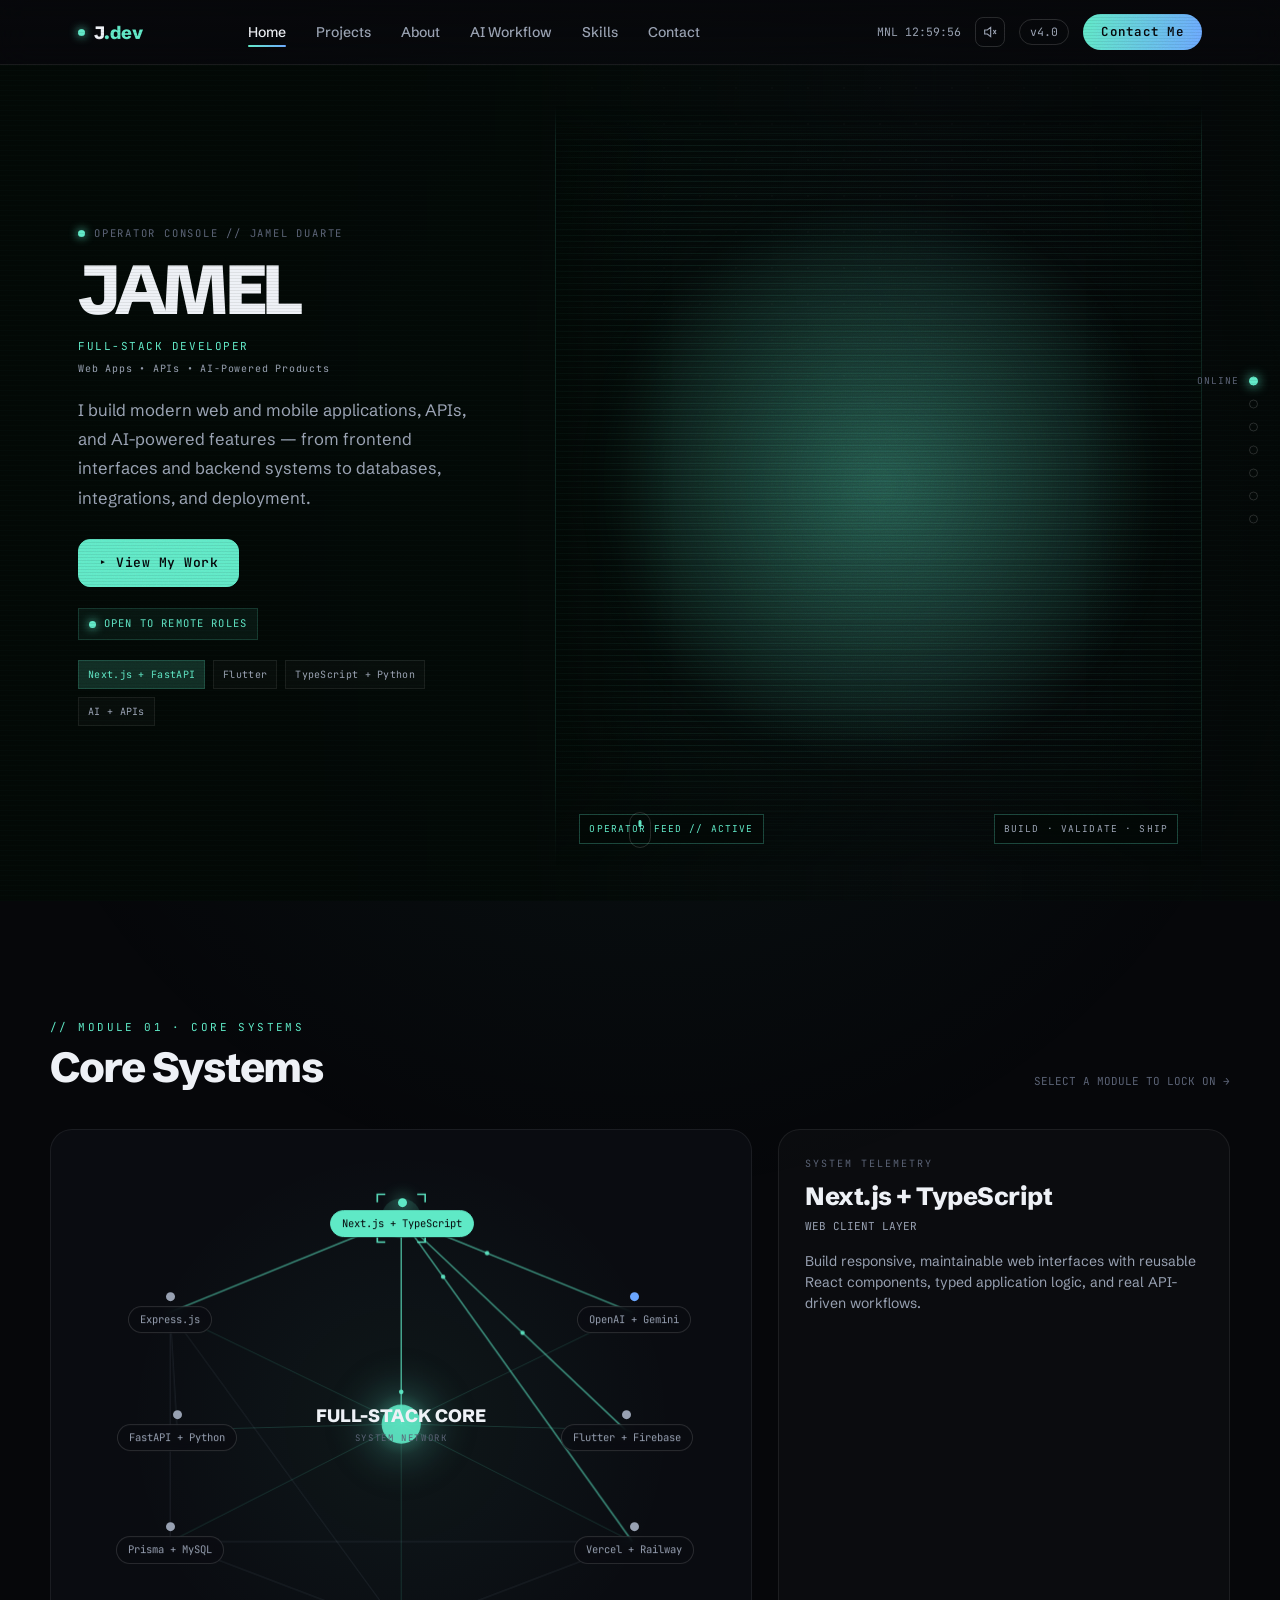
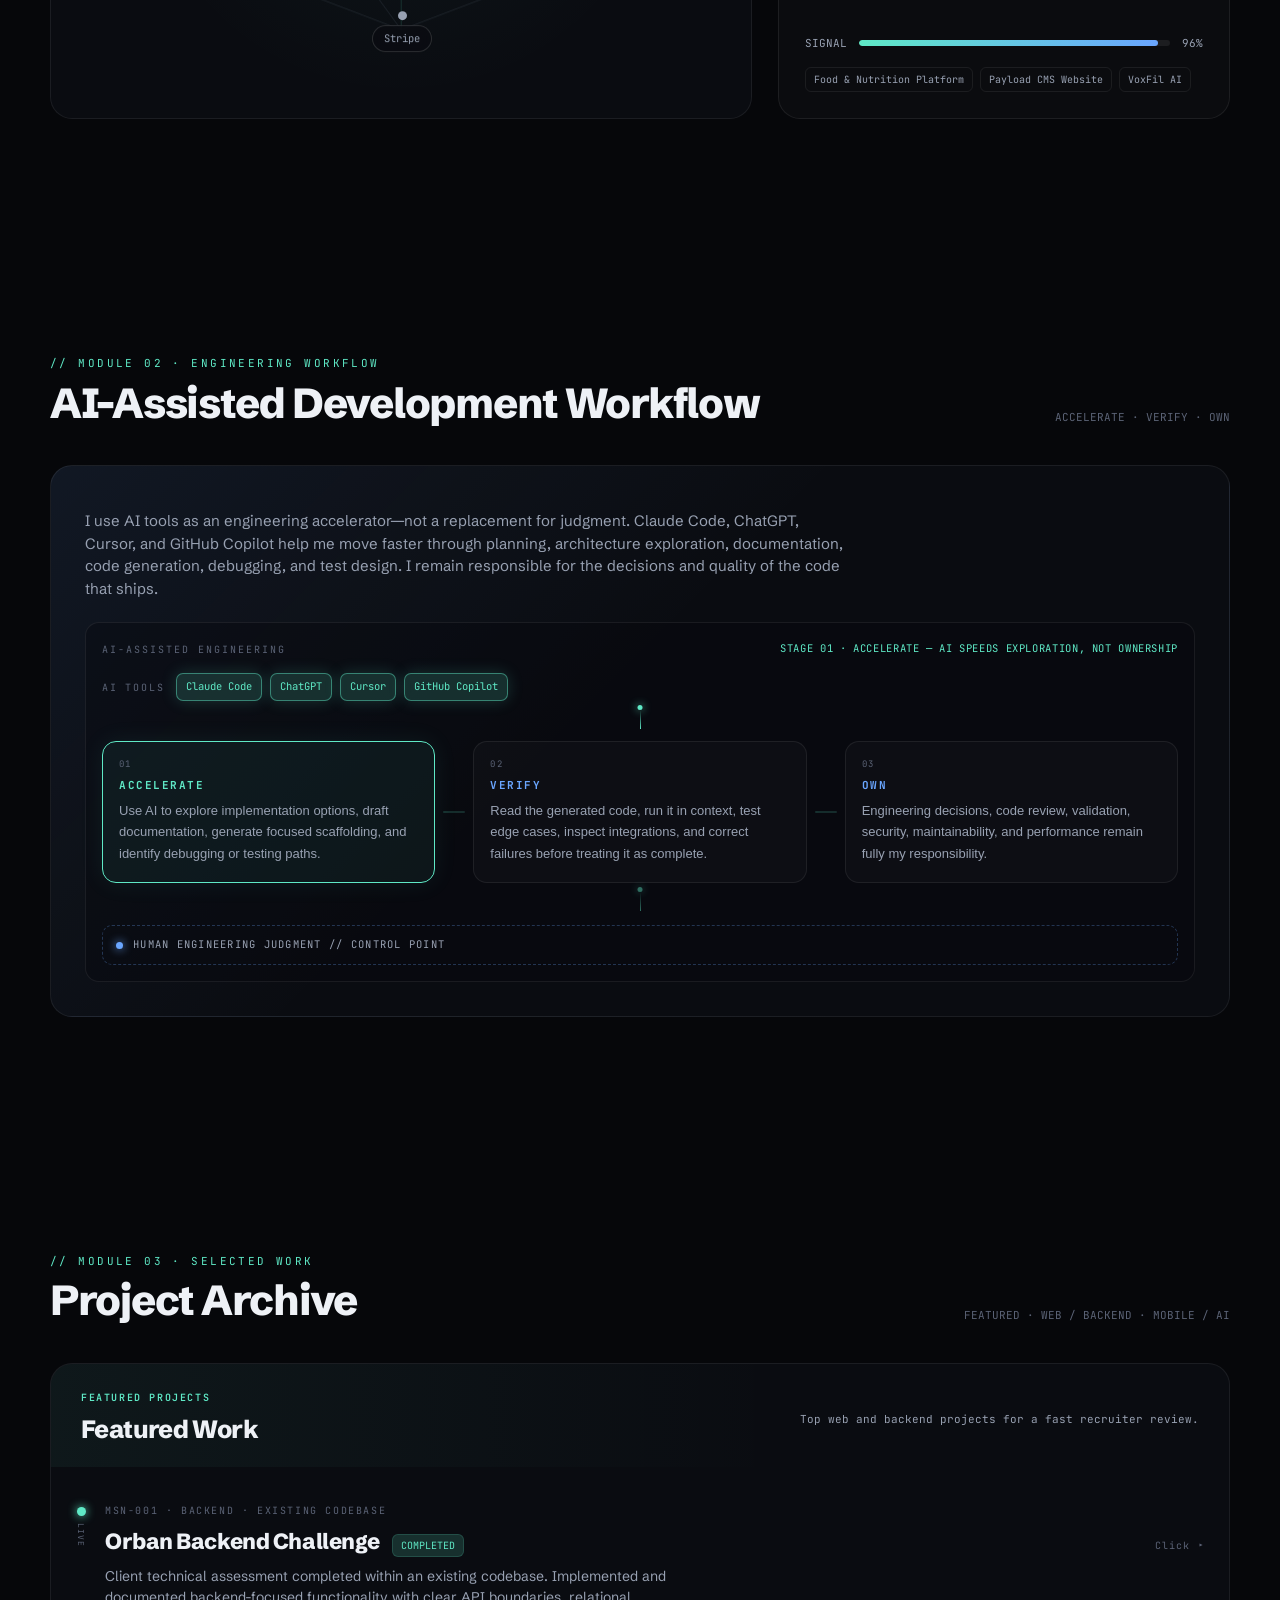
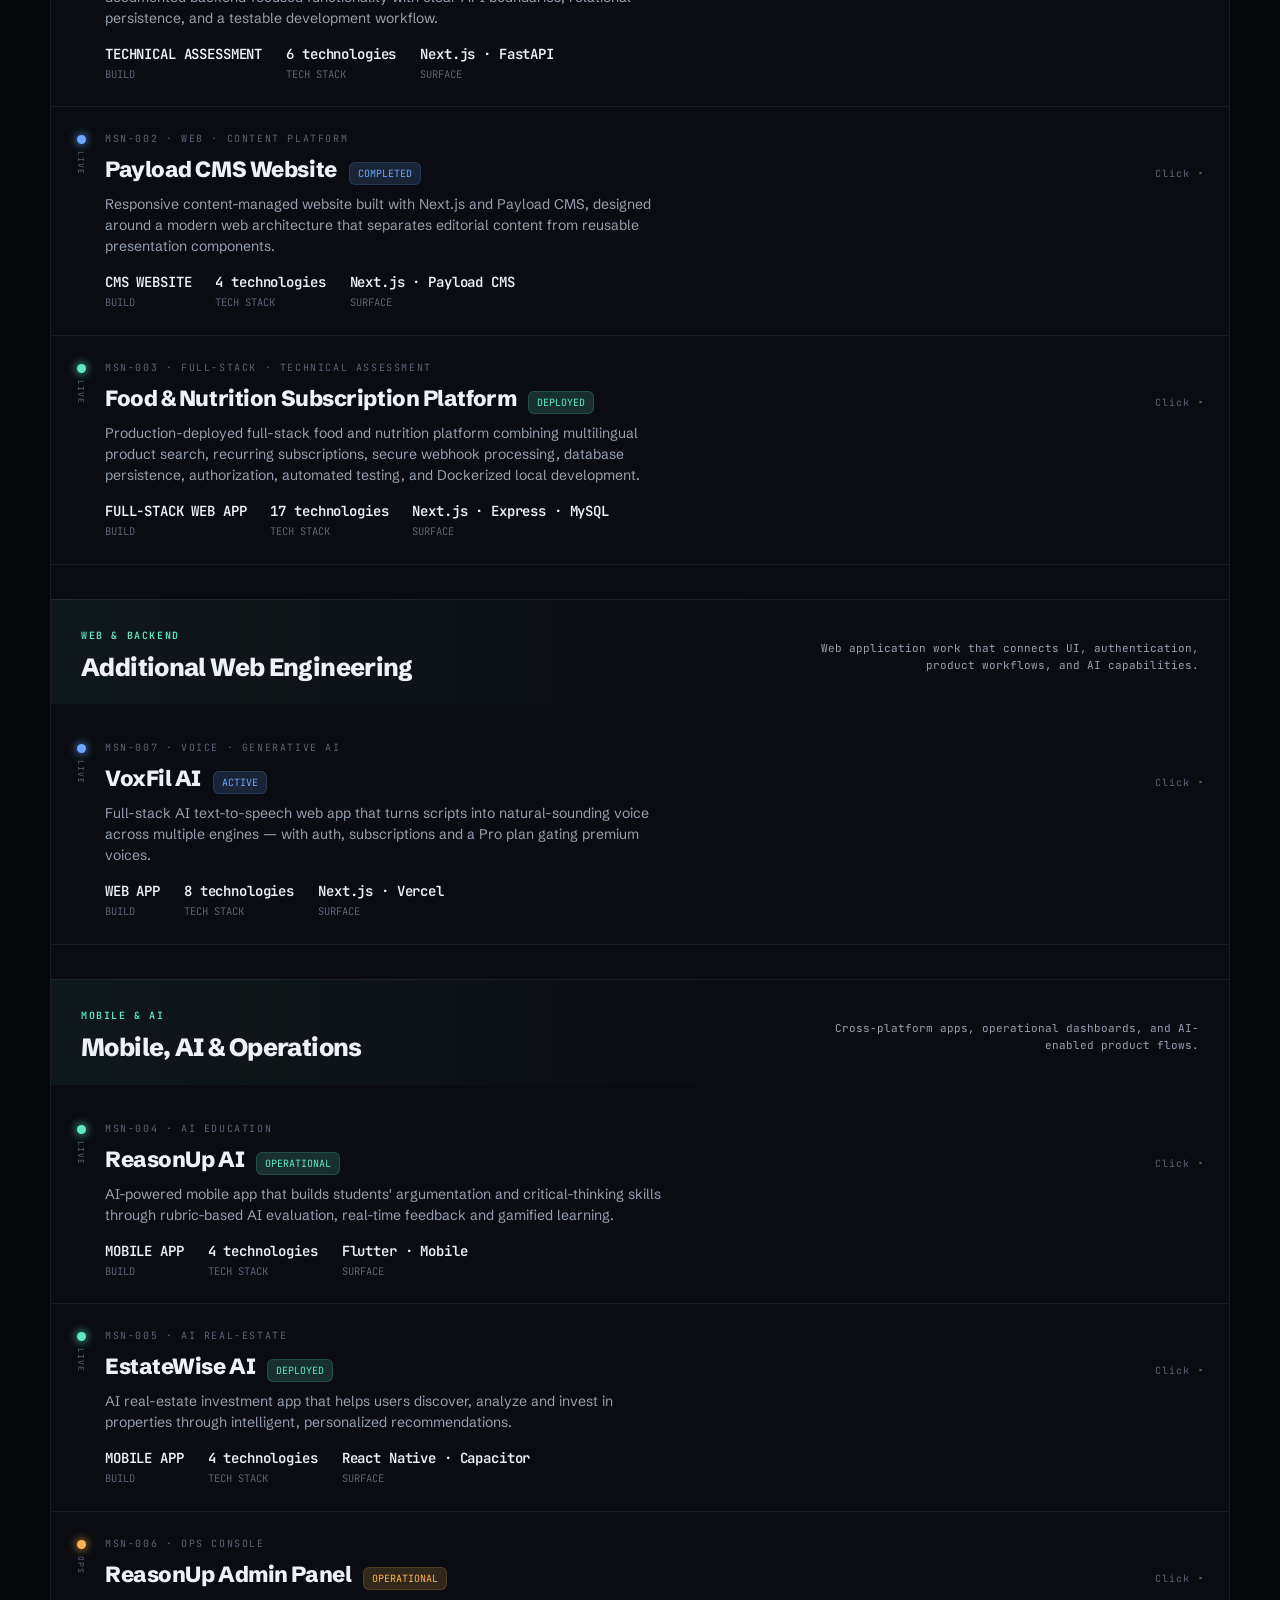
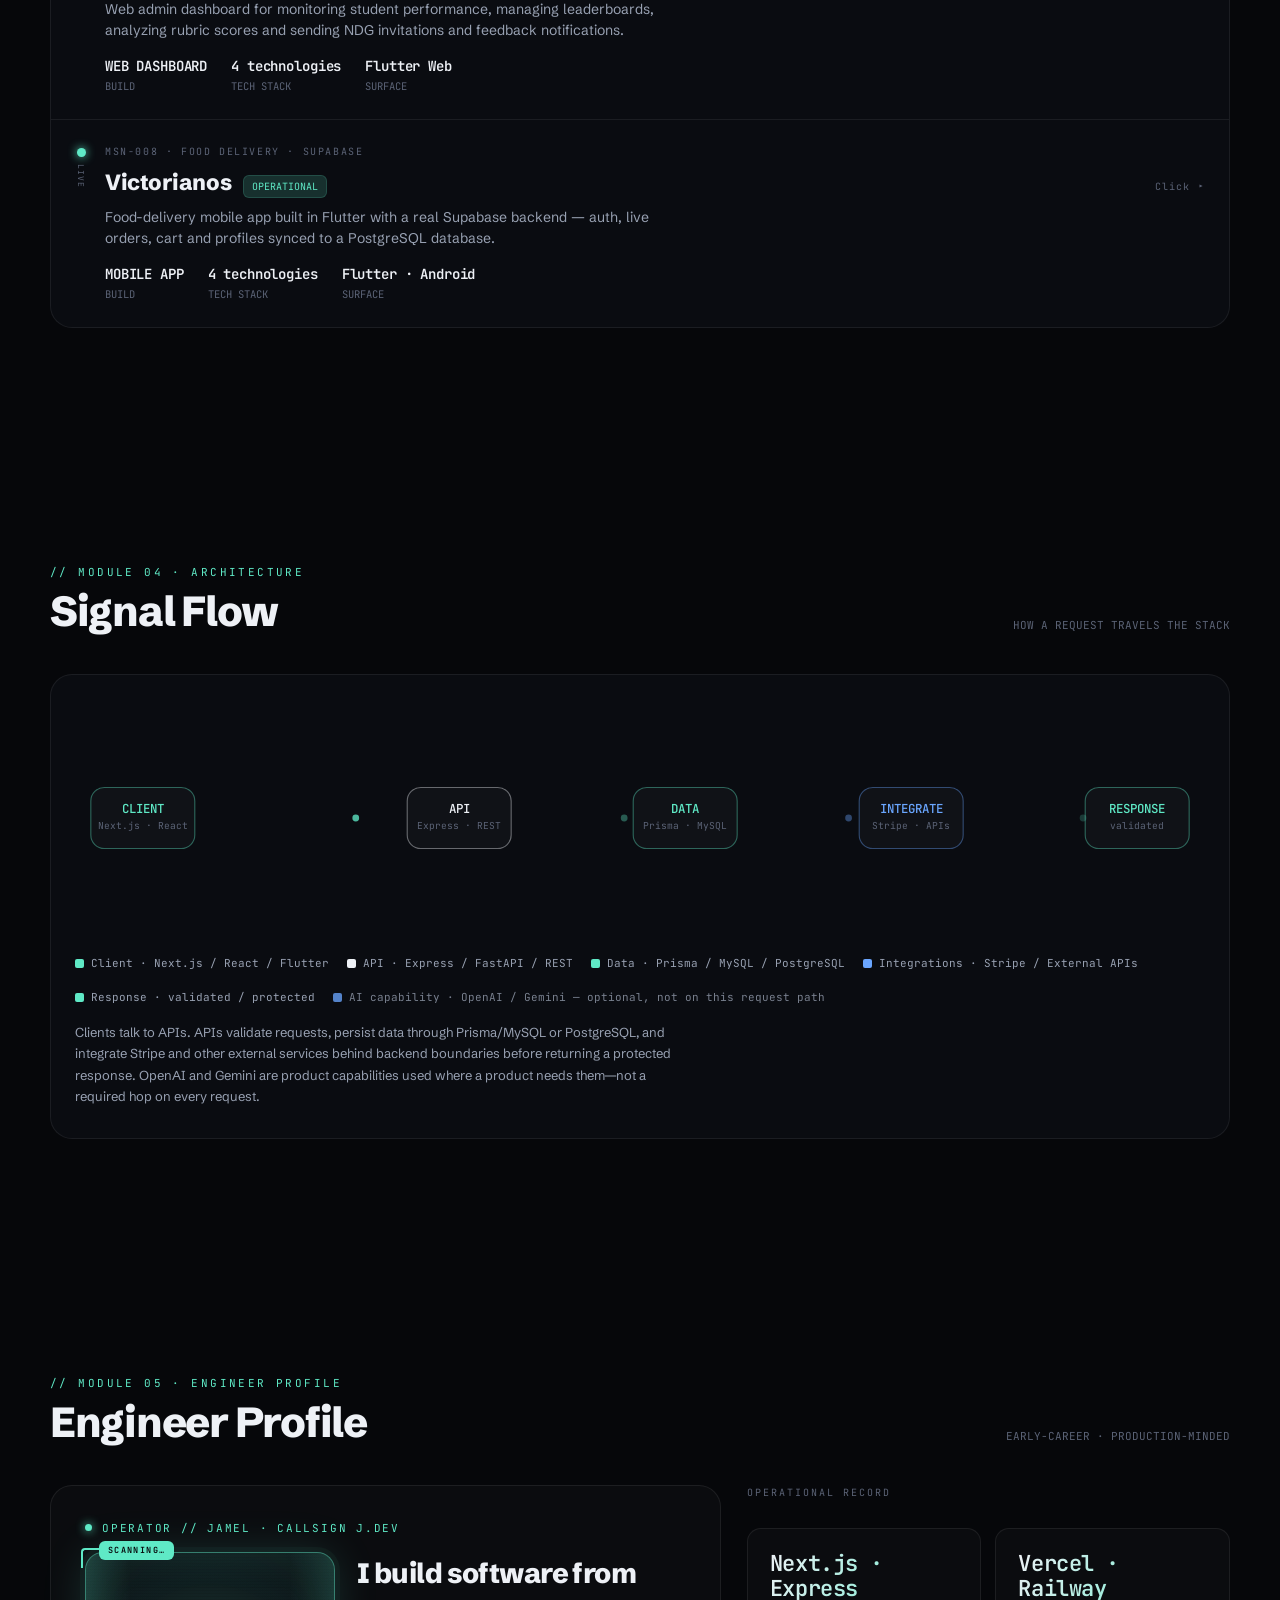
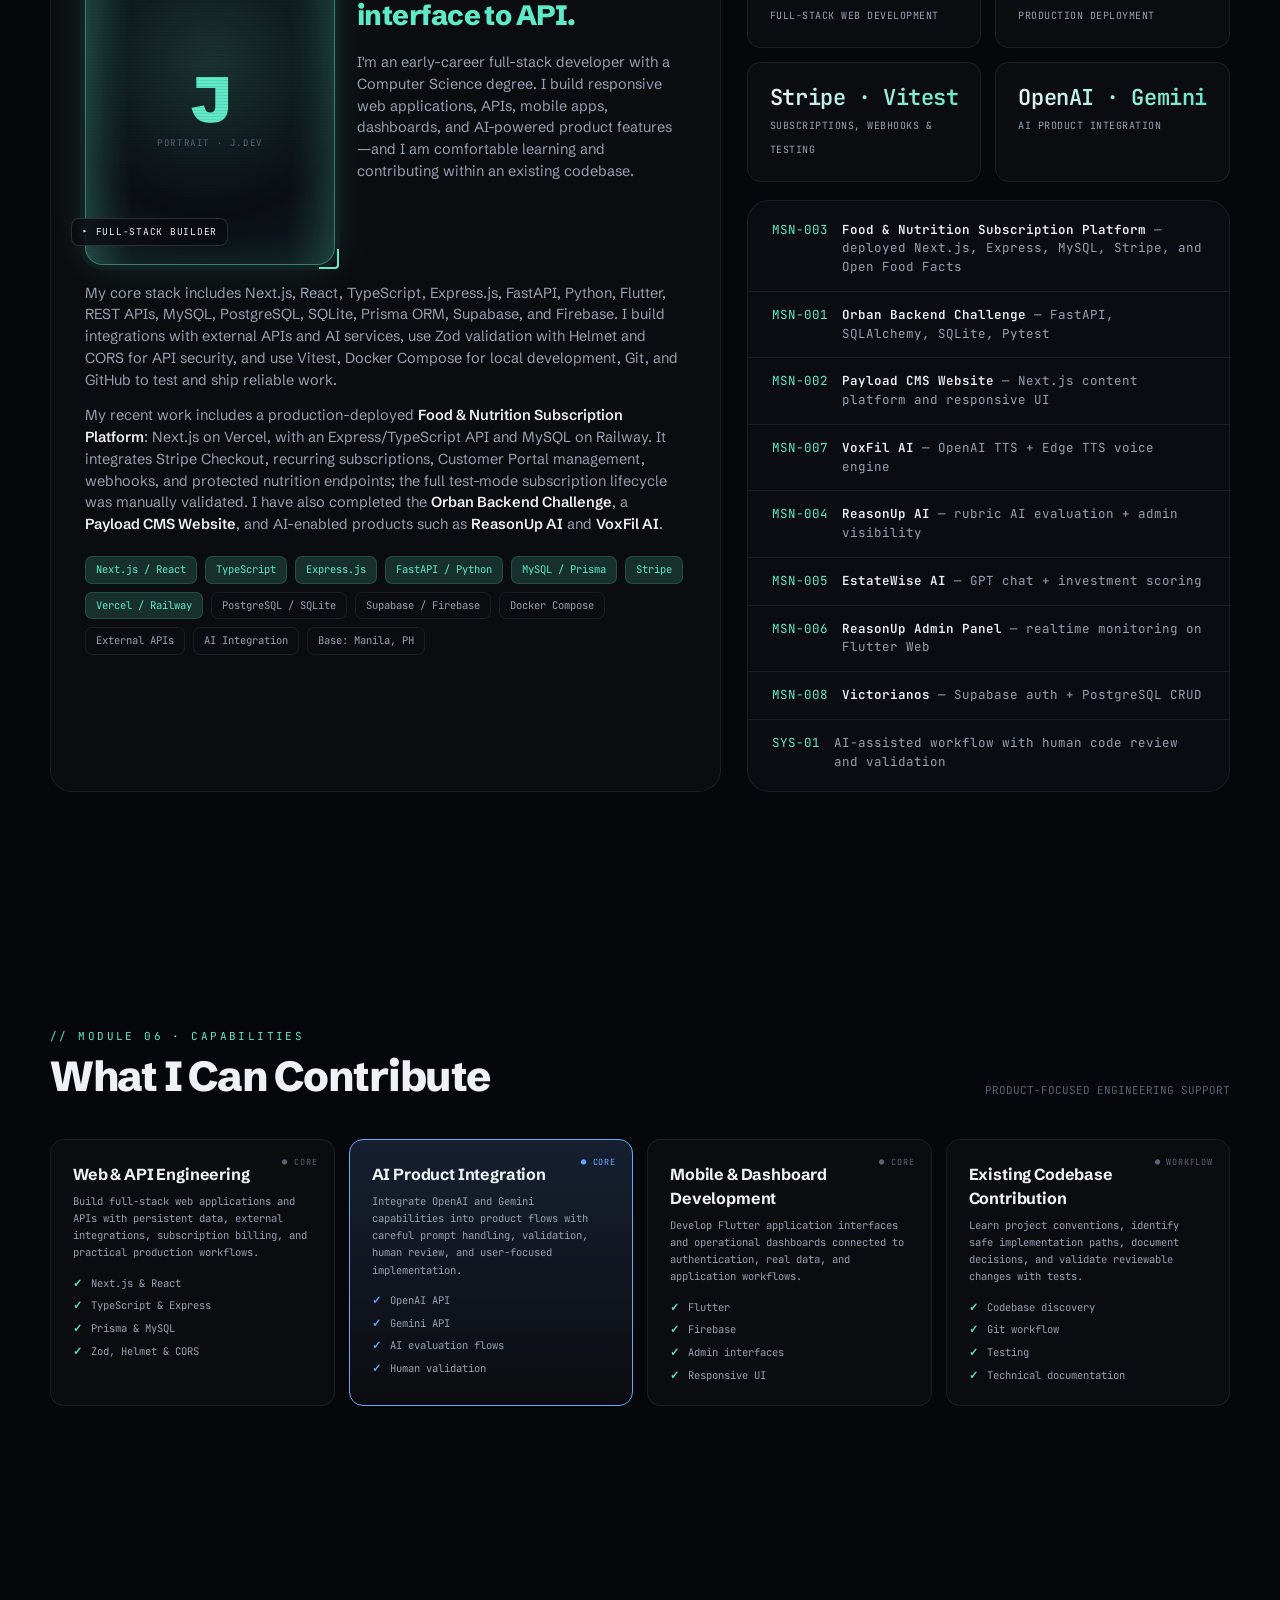
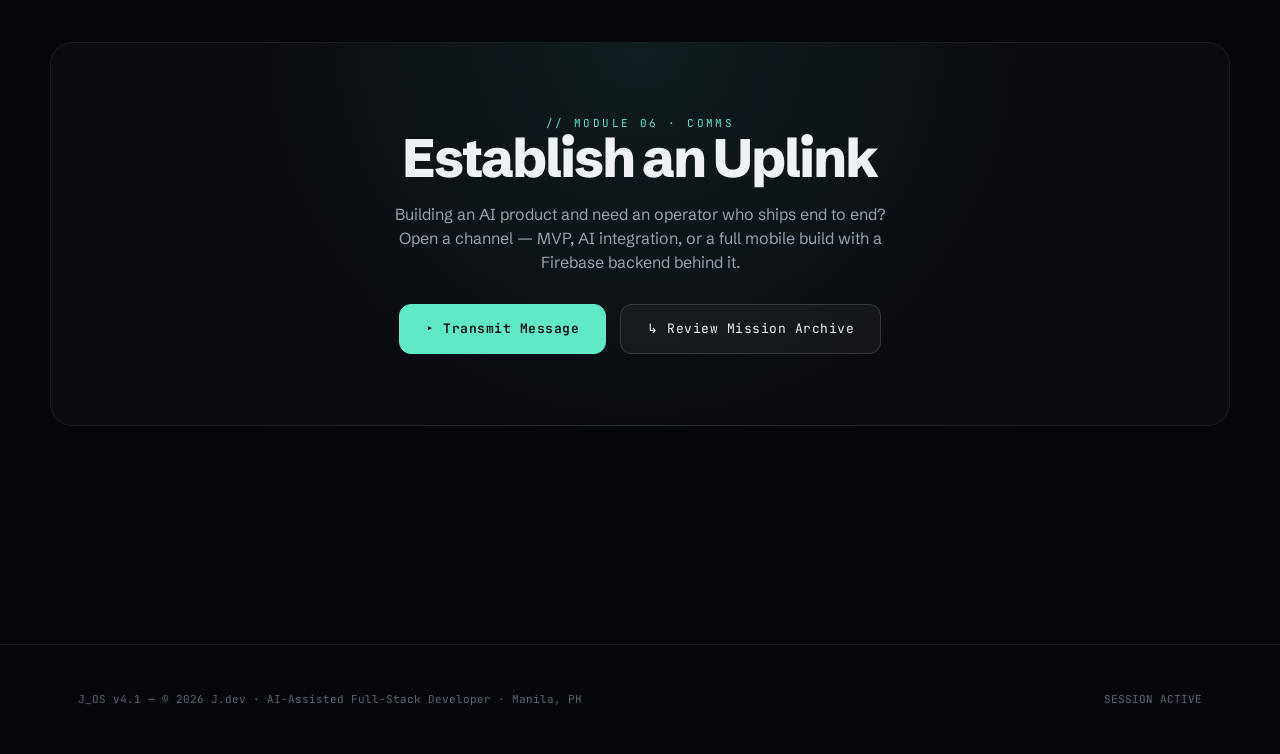
==== index.html @ 772b2059 "chore: remove experimental J.AI voice feature Co-authored-by: Cursor <cursoragent@cursor.com>" ====
<!doctype html>
<html lang="en">
<head>
<meta charset="utf-8" />
<meta name="viewport" content="width=device-width, initial-scale=1, viewport-fit=cover" />
<title>Jamel Duarte | AI-Assisted Full-Stack Developer</title>
<meta name="description" content="Jamel Duarte — early-career AI-assisted full-stack developer building production-minded web, backend, and mobile applications with Next.js, FastAPI, Flutter, TypeScript, and Python." />
<link rel="preconnect" href="https://fonts.googleapis.com">
<link rel="preconnect" href="https://fonts.gstatic.com" crossorigin>
<link href="https://fonts.googleapis.com/css2?family=Schibsted+Grotesk:wght@400;500;600;700;800;900&family=JetBrains+Mono:wght@400;500;600&display=swap" rel="stylesheet">
<style>
/* =====================================================================
   J.dev — AI Engineering Mission Control
   ┌ tokens ┌ reset ┌ atmosphere ┌ cursor ┌ shell ┌ modules ┌ responsive
   ===================================================================== */
:root{
  /* surfaces */
  --void:#06070A; --void-2:#0A0C11; --void-3:#0E1118;
  --panel:rgba(255,255,255,.025); --panel-2:rgba(255,255,255,.045);
  --line:rgba(255,255,255,.07); --line-2:rgba(255,255,255,.14);
  /* text */
  --ice:#EEF1F6; --mist:#98A1B2; --dim:#5b6376;
  /* signal palette — each colour has a JOB, not decoration */
  --signal:#5fe9c6;  --signal-d:rgba(95,233,198,.16);   /* systems online / primary */
  --amber:#ffb454;   --amber-d:rgba(255,180,84,.16);     /* live ops / active */
  --plasma:#6aa6ff;  --plasma-d:rgba(106,166,255,.16);   /* AI intelligence layer */
  --accent:var(--signal);
  /* shape & motion */
  --r:14px; --r-lg:22px; --maxw:1180px;
  --ease:cubic-bezier(.16,.84,.44,1);
  --fd:"Schibsted Grotesk",system-ui,sans-serif;
  --fm:"JetBrains Mono",ui-monospace,monospace;
}
*{box-sizing:border-box;margin:0;padding:0}
html{scroll-behavior:smooth;-webkit-text-size-adjust:100%}
body{font-family:var(--fd);background:var(--void);color:var(--ice);line-height:1.5;
  overflow-x:hidden;-webkit-font-smoothing:antialiased;cursor:none}
body.touch{cursor:auto}
a{color:inherit;text-decoration:none}
img,svg{display:block;max-width:100%}
::selection{background:var(--signal-d);color:#fff}
.mono{font-family:var(--fm)}

/* ---------- ATMOSPHERE ---------- */
.bg{position:fixed;inset:0;z-index:0;pointer-events:none}
.bg-grid{position:absolute;inset:-2px;
  background-image:radial-gradient(rgba(255,255,255,.04) 1px,transparent 1px);
  background-size:36px 36px;
  -webkit-mask-image:radial-gradient(circle at 50% 24%,#000,transparent 80%);
  mask-image:radial-gradient(circle at 50% 24%,#000,transparent 80%)}
.bg-aura{position:absolute;width:130vmax;height:130vmax;left:50%;top:-34%;transform:translateX(-50%);
  background:radial-gradient(circle,rgba(95,233,198,.06),transparent 58%);
  animation:aura 30s var(--ease) infinite alternate}
@keyframes aura{from{transform:translate(-53%,-3%) scale(1)}to{transform:translate(-47%,4%) scale(1.14)}}
.grain{position:fixed;inset:0;z-index:70;pointer-events:none;opacity:.38;mix-blend-mode:overlay;
  background-image:url("data:image/svg+xml;utf8,<svg xmlns='http://www.w3.org/2000/svg' width='150' height='150'><filter id='n'><feTurbulence type='fractalNoise' baseFrequency='.82' numOctaves='2'/></filter><rect width='100%25' height='100%25' filter='url(%23n)' opacity='.5'/></svg>")}
.scan{position:fixed;inset:0;z-index:69;pointer-events:none;opacity:.45;mix-blend-mode:multiply;
  background:repeating-linear-gradient(0deg,rgba(0,0,0,.16) 0 1px,transparent 1px 3px)}

/* ---------- NORMAL ARROW CURSOR ---------- */
.cursor{display:none!important}
*{cursor:auto!important}
a,button,.nav-link,.btn,.hire,.rail a,.dact,.mx,.cop,.vbadge,.burger,.sndbtn,.node,.social-btn,.brand,.ch-val,.ops-link,.wf-stage,.wf-tools span{cursor:pointer!important}

/* ---------- PRELOADER ---------- */
.boot{position:fixed;inset:0;z-index:100;background:var(--void);display:flex;align-items:center;justify-content:center;
  transition:opacity .8s,visibility .8s}
.boot.done{opacity:0;visibility:hidden;pointer-events:none}
.boot-in{width:min(540px,86vw);font-family:var(--fm);font-size:12.5px;color:var(--mist)}
.boot-logo{font-family:var(--fd);font-weight:800;font-size:30px;color:var(--ice);letter-spacing:-.03em;margin-bottom:8px}
.boot-logo span{color:var(--signal)}
.bk{animation:blink 1s steps(1) infinite}@keyframes blink{50%{opacity:0}}
.boot-line{display:flex;gap:10px;white-space:nowrap;overflow:hidden;padding:1px 0}
.boot-line b{color:var(--signal);font-weight:500}.boot-line .ok{color:var(--signal);margin-left:auto}
.boot-bar{height:2px;background:var(--line);border-radius:2px;overflow:hidden;margin-top:16px}
.boot-bar i{display:block;height:100%;width:0;background:linear-gradient(90deg,var(--signal),var(--plasma));transition:width .28s linear}
/* ---------- SNIPER SCOPE INTRO (one-time) ---------- */
.scope{position:fixed;inset:0;z-index:115;pointer-events:none;visibility:hidden}
.scope.run{visibility:visible}
.scope.done{display:none}
.scope-hole{position:fixed;left:50%;top:45%;width:min(440px,84vw);height:min(440px,84vw);border-radius:50%;
  transform:translate(-50%,-50%) scale(1.06);box-shadow:0 0 0 9999px rgba(0,0,0,.9),inset 0 0 60px rgba(0,0,0,.7)}
.scope.run .scope-hole{animation:scopeOpen 2.6s cubic-bezier(.7,0,.28,1) forwards}
.scope-ret{position:fixed;left:50%;top:45%;width:min(440px,84vw);height:min(440px,84vw);transform:translate(-50%,-50%);opacity:0}
.scope.run .scope-ret{animation:scopeRet 2.6s ease forwards}
.scope-hud{position:fixed;left:50%;top:calc(45% + min(220px,42vw));transform:translateX(-50%);
  font-family:var(--fm);font-size:12px;letter-spacing:.2em;color:var(--signal);opacity:0;white-space:nowrap}
.scope.run .scope-hud{animation:scopeHud 2.6s ease forwards}
@keyframes scopeOpen{0%{transform:translate(-50%,-50%) scale(1.06)}14%{transform:translate(-50%,-50%) scale(1)}
  40%{transform:translate(-50.7%,-49.3%) scale(1)}50%{transform:translate(-50%,-50%) scale(1)}
  60%{transform:translate(-50%,-50%) scale(1)}100%{transform:translate(-50%,-50%) scale(9)}}
@keyframes scopeRet{0%{opacity:0}8%{opacity:1}56%{opacity:1}70%{opacity:0}100%{opacity:0}}
@keyframes scopeHud{0%,20%{opacity:0}30%{opacity:1}52%{opacity:1}64%{opacity:0}100%{opacity:0}}

/* ---------- MODULE RAIL ---------- */
.rail{position:fixed;right:22px;top:50%;transform:translateY(-50%);z-index:45;display:flex;flex-direction:column;gap:14px}
.rail a{width:9px;height:9px;border-radius:50%;border:1px solid var(--line-2);position:relative;cursor:none;transition:.25s}
.rail a:after{content:attr(data-l);position:absolute;right:18px;top:50%;transform:translateY(-50%);
  font-family:var(--fm);font-size:9.5px;letter-spacing:.1em;color:var(--dim);opacity:0;white-space:nowrap;transition:.25s;text-transform:uppercase}
.rail a:hover:after,.rail a.on:after{opacity:1}
.rail a.on{background:var(--accent);border-color:var(--accent);box-shadow:0 0 12px var(--accent)}
@media(max-width:960px){.rail{display:none}}

/* ---------- NAV / HEADER ---------- */
.nav{position:sticky;top:0;z-index:50;backdrop-filter:blur(16px);
  background:linear-gradient(180deg,rgba(6,7,10,.9),rgba(6,7,10,.5));border-bottom:1px solid var(--line)}
.nav .wrap{display:flex;align-items:center;gap:20px;height:64px}
.brand{display:flex;align-items:center;gap:9px;font-family:var(--fd);font-weight:800;font-size:18px;letter-spacing:-.03em;cursor:none}
.brand span{color:var(--signal)}.brand .led{width:7px;height:7px}.brand .bword{color:var(--ice)}
.nav-links{display:none;align-items:center;gap:2px;margin:0 auto}
@media(min-width:920px){.nav-links{display:flex}}
.nav-link{position:relative;font-family:var(--fd);font-size:14px;font-weight:500;color:var(--mist);
  padding:8px 14px;border-radius:9px;cursor:none;transition:color .2s;background:none;border:0}
.nav-link:hover{color:var(--ice)}
.nav-link:after{content:"";position:absolute;left:14px;right:14px;bottom:4px;height:2px;border-radius:2px;
  background:linear-gradient(90deg,var(--signal),var(--plasma));transform:scaleX(0);transform-origin:left;transition:transform .26s var(--ease)}
.nav-link:hover:after{transform:scaleX(.45)}
.nav-link.on{color:var(--ice)}.nav-link.on:after{transform:scaleX(1)}
.nav-right{display:flex;align-items:center;gap:14px;margin-left:auto;font-family:var(--fm);font-size:11.5px}
@media(max-width:919px){.nav-right{display:none}}
.nav-clock{color:var(--mist);display:none}
@media(min-width:600px){.nav-clock{display:block}}
.vbadge{border:1px solid var(--line-2);border-radius:999px;padding:3px 10px;color:var(--mist);cursor:none;transition:.2s}
.vbadge:hover{border-color:var(--signal);color:var(--signal)}
@media(max-width:1100px){.vbadge{display:none}}
.hire{font-family:var(--fm);font-size:12.5px;font-weight:600;letter-spacing:.02em;color:var(--void);white-space:nowrap;cursor:none;
  background:linear-gradient(100deg,var(--signal),var(--plasma));border-radius:999px;padding:9px 18px;transition:.25s var(--ease)}
.hire:hover{box-shadow:0 0 28px var(--signal-d);transform:translateY(-1px)}
.sndbtn{width:30px;height:30px;border:1px solid var(--line-2);border-radius:8px;background:none;color:var(--mist);cursor:none;
  display:flex;align-items:center;justify-content:center;padding:0;transition:.2s}
.sndbtn:hover{color:var(--signal);border-color:var(--signal)}
.sndbtn svg{width:16px;height:16px}
.sndbtn .snd-on{display:none}
.sndbtn.on{color:var(--signal);border-color:var(--signal)}
.sndbtn.on .snd-x{display:none}
.sndbtn.on .snd-on{display:block}
.led{width:7px;height:7px;border-radius:50%;background:var(--signal);box-shadow:0 0 10px var(--signal);animation:pulse 2.4s infinite}
@keyframes pulse{0%,100%{opacity:1}50%{opacity:.35}}
/* hamburger */
.burger{display:flex;flex-direction:column;justify-content:center;gap:5px;width:28px;height:28px;margin-left:auto;
  background:none;border:0;padding:0;cursor:none}
@media(min-width:920px){.burger{display:none}}
.burger span{height:2px;width:100%;background:var(--ice);border-radius:2px;transition:.3s var(--ease)}
.burger.open span:nth-child(1){transform:translateY(7px) rotate(45deg)}
.burger.open span:nth-child(2){opacity:0}
.burger.open span:nth-child(3){transform:translateY(-7px) rotate(-45deg)}
/* mobile panel */
.mnav{position:fixed;left:0;right:0;top:64px;z-index:49;background:rgba(8,10,14,.98);backdrop-filter:blur(16px);
  border-bottom:1px solid var(--line);padding:12px 28px 24px;display:flex;flex-direction:column;
  transform:translateY(-14px);opacity:0;visibility:hidden;transition:.3s var(--ease)}
.mnav.open{transform:none;opacity:1;visibility:visible}
@media(min-width:920px){.mnav{display:none}}
.mnav .nav-link{font-size:16px;padding:14px 4px;border-bottom:1px solid var(--line);border-radius:0}
.mnav .nav-link:after{display:none}
.mnav .nav-link.on{color:var(--signal)}
.mnav-status{display:flex;flex-direction:column;gap:7px;font-family:var(--fm);font-size:11px;color:var(--mist);margin:18px 0 6px}
.mnav-status .led{display:inline-block;vertical-align:middle;margin-right:8px}
.mnav .hire{text-align:center;margin-top:10px}

.wrap{max-width:var(--maxw);margin:0 auto;padding:0 28px}
main section{scroll-margin-top:84px}
.eyebrow{font-family:var(--fm);font-size:11px;letter-spacing:.22em;text-transform:uppercase;color:var(--accent)}
.reveal{opacity:0;transform:translateY(26px);filter:blur(7px);
  transition:opacity .9s var(--ease),transform .9s var(--ease),filter .9s var(--ease)}
.reveal.on{opacity:1;transform:none;filter:none}
.modspace{padding:clamp(70px,11vw,118px) 0}
.shead{display:flex;align-items:flex-end;justify-content:space-between;gap:20px;flex-wrap:wrap;margin-bottom:40px}
.shead h2{font-size:clamp(27px,4.3vw,42px);font-weight:800;letter-spacing:-.03em;margin-top:10px;line-height:1.04}
.shead .idx{font-family:var(--fm);font-size:11px;color:var(--dim)}

/* ---------- HERO ---------- */
.hero{padding:96px 0 30px;text-align:center;position:relative}
.chip{display:inline-flex;align-items:center;gap:9px;font-family:var(--fm);font-size:11px;letter-spacing:.16em;
  text-transform:uppercase;color:var(--signal);border:1px solid var(--signal-d);background:var(--signal-d);border-radius:999px;padding:7px 15px}
.hero h1{font-size:clamp(42px,8.4vw,90px);font-weight:800;letter-spacing:-.04em;line-height:.96;margin-top:26px;position:relative}
/* ---------- TARGET KNOCKDOWN on hero title (one-time, FPS-style) ---------- */
.knockwrap{position:relative;perspective:1400px}
.knockwrap h1{transform-origin:50% 100%}
.knockwrap.knock h1{animation:knockdown 1.7s cubic-bezier(.34,1.3,.5,1) both}
@keyframes knockdown{0%{transform:rotateX(0)}5%{transform:rotateX(-8deg)}
  24%{transform:rotateX(-82deg) translateY(6px) scale(.97);opacity:.92}
  30%{transform:rotateX(-86deg) translateY(9px) scale(.95);opacity:.9}
  56%{transform:rotateX(-86deg) translateY(9px) scale(.95);opacity:.9}
  80%{transform:rotateX(12deg);opacity:1}92%{transform:rotateX(-4deg)}100%{transform:rotateX(0)}}
.htarget,.hitmark,.hflash,.hdown{position:absolute;left:50%;top:50%;visibility:hidden;pointer-events:none}
.htarget{width:min(300px,58vw);height:min(300px,58vw);transform:translate(-50%,-50%) scale(.3);border-radius:50%;
  background:repeating-radial-gradient(circle,rgba(95,233,198,.5) 0 1.5px,transparent 1.5px 24px)}
.htarget:before,.htarget:after{content:"";position:absolute;background:rgba(95,233,198,.55)}
.htarget:before{left:50%;top:8%;bottom:8%;width:1.5px;transform:translateX(-50%)}
.htarget:after{top:50%;left:8%;right:8%;height:1.5px;transform:translateY(-50%)}
.knockwrap.knock .htarget{visibility:visible;animation:htarget 1.7s var(--ease) both}
@keyframes htarget{0%{opacity:0;transform:translate(-50%,-50%) scale(.25)}8%{opacity:1;transform:translate(-50%,-50%) scale(1)}
  26%{opacity:.85}40%{opacity:0;transform:translate(-50%,-50%) scale(1.06)}100%{opacity:0}}
.hitmark{width:46px;height:46px;margin:-23px 0 0 -23px}
.hitmark span{position:absolute;width:13px;height:2.5px;background:#fff;border-radius:2px;box-shadow:0 0 8px var(--signal)}
.hitmark span:nth-child(1){top:6px;left:6px;transform:rotate(45deg)}
.hitmark span:nth-child(2){top:6px;right:6px;transform:rotate(-45deg)}
.hitmark span:nth-child(3){bottom:6px;left:6px;transform:rotate(-45deg)}
.hitmark span:nth-child(4){bottom:6px;right:6px;transform:rotate(45deg)}
.knockwrap.knock .hitmark{visibility:visible;animation:hitmark .5s var(--ease) both}
@keyframes hitmark{0%{opacity:0;transform:scale(1.6)}14%{opacity:1;transform:scale(1)}48%{opacity:1}100%{opacity:0;transform:scale(.9)}}
.hflash{width:130px;height:130px;border-radius:50%;transform:translate(-50%,-50%) scale(.2);
  background:radial-gradient(circle,rgba(255,255,255,.9),rgba(95,233,198,.4) 36%,transparent 70%)}
.knockwrap.knock .hflash{visibility:visible;animation:hflash .55s var(--ease) both}
@keyframes hflash{0%{opacity:0;transform:translate(-50%,-50%) scale(.2)}18%{opacity:1;transform:translate(-50%,-50%) scale(1)}100%{opacity:0;transform:translate(-50%,-50%) scale(1.7)}}
.hdown{transform:translate(-50%,-50%) translateY(46px);font-family:var(--fm);font-size:13px;letter-spacing:.2em;color:var(--amber);white-space:nowrap}
.knockwrap.knock .hdown{visibility:visible;animation:hdown 1.7s var(--ease) both}
@keyframes hdown{0%,18%{opacity:0}30%{opacity:1}54%{opacity:1}66%{opacity:0}100%{opacity:0}}
.hero h1 .grad{background:linear-gradient(108deg,var(--ice) 8%,var(--signal) 55%,var(--plasma));
  -webkit-background-clip:text;background-clip:text;-webkit-text-fill-color:transparent}
.hero .lead{max-width:600px;margin:24px auto 0;font-size:clamp(15px,2vw,18px);color:var(--mist)}
.ticker{margin-top:32px;display:flex;flex-wrap:wrap;gap:10px;justify-content:center;font-family:var(--fm);font-size:11px}
.ticker span{border:1px solid var(--line);border-radius:9px;padding:6px 12px;color:var(--mist)}
.ticker span b{color:var(--ice);font-weight:600}
.scrollcue{margin:52px auto 0;width:22px;height:36px;border:1px solid var(--line-2);border-radius:12px;position:relative}
.scrollcue:before{content:"";position:absolute;left:50%;top:7px;width:3px;height:7px;background:var(--accent);border-radius:2px;
  transform:translateX(-50%);animation:sd 1.8s var(--ease) infinite}
@keyframes sd{0%{opacity:0;transform:translate(-50%,0)}30%{opacity:1}100%{opacity:0;transform:translate(-50%,12px)}}

/* ---------- HERO HUD / OPERATOR REVEAL ---------- */
.hero.hero-hud{--hud-scroll:0;padding:28px 0 12px;text-align:left;min-height:calc(100svh - 64px);display:flex;align-items:center;overflow:hidden}
.hero-hud:before{content:"";position:absolute;inset:0;pointer-events:none;background:radial-gradient(circle at 50% 48%,rgba(95,233,198,.17),transparent 29%),linear-gradient(90deg,rgba(2,8,5,.96),rgba(2,8,5,.1) 42%,rgba(2,8,5,.86));z-index:0}
.hero-hud:after{content:"";position:absolute;inset:0;pointer-events:none;opacity:.33;background:repeating-linear-gradient(0deg,rgba(95,233,198,.045) 0 1px,transparent 1px 5px);z-index:1}
.hud-layout{position:relative;z-index:2;display:grid;grid-template-columns:minmax(260px,.9fr) minmax(320px,1.1fr) minmax(250px,.78fr);align-items:center;min-height:720px;gap:clamp(14px,2vw,34px)}
.hud-copy{position:relative;z-index:4}.hud-kicker{font-family:var(--fm);font-size:13px;letter-spacing:.17em;color:var(--signal);margin-bottom:15px}.hud-copy h1{font-family:var(--fm);font-size:clamp(44px,5.5vw,82px);line-height:.88;letter-spacing:-.075em;margin:0}.hud-copy h1 span{color:var(--signal);text-shadow:0 0 20px var(--signal-d)}
.hud-role{margin:16px 0 22px;font-family:var(--fm);font-size:clamp(11px,1.35vw,15px);letter-spacing:.1em;color:var(--signal)}.hud-copy .lead{max-width:37ch;margin:0;color:var(--mist);font-size:15px;line-height:1.75}.hud-actions{display:flex;gap:10px;flex-wrap:wrap;margin-top:25px}.hud-actions .btn{display:inline-flex;align-items:center;text-align:center}.hud-available{display:inline-flex;align-items:center;gap:8px;margin-top:24px;font-family:var(--fm);font-size:10.5px;letter-spacing:.11em;color:var(--signal);border:1px solid var(--signal-d);padding:7px 10px;background:rgba(95,233,198,.06)}.hud-available i{width:7px;height:7px;border-radius:50%;background:var(--signal);box-shadow:0 0 10px var(--signal)}
.hud-visual{position:relative;align-self:stretch;min-height:620px;display:flex;align-items:flex-end;justify-content:center;isolation:isolate;opacity:calc(1 - var(--hud-scroll)*.54);transform:translateY(calc(var(--hud-scroll)*-28px)) scale(calc(1 - var(--hud-scroll)*.055));transition:opacity .1s linear,transform .1s linear}.hud-visual:before{content:"";position:absolute;width:min(84%,530px);aspect-ratio:1;border-radius:50%;top:8%;left:50%;transform:translateX(-50%);background:radial-gradient(circle,rgba(95,233,198,.18),transparent 66%);filter:blur(12px);z-index:-2}
.hud-portrait{position:relative;width:min(100%,500px);height:650px;overflow:hidden;mask-image:linear-gradient(to bottom,#000 0 80%,transparent 100%);z-index:1}.hud-portrait video,.hud-portrait .video-poster{width:100%;height:100%;object-fit:cover;object-position:center 47%;filter:contrast(1.08) saturate(.88) brightness(.86);mix-blend-mode:screen}.hud-portrait .video-poster{display:none;position:absolute;inset:0}.hud-portrait:after{content:"";position:absolute;inset:0;background:linear-gradient(90deg,rgba(2,8,5,.66),transparent 25%,transparent 76%,rgba(2,8,5,.55)),repeating-linear-gradient(0deg,rgba(95,233,198,.11) 0 1px,transparent 1px 5px);pointer-events:none}
.hud-ring{position:absolute;left:50%;top:37%;width:min(94%,510px);aspect-ratio:1;border-radius:50%;transform:translate(-50%,-50%);pointer-events:none;z-index:2}.hud-ring.outer{border:1px solid rgba(95,233,198,.48);box-shadow:0 0 34px rgba(95,233,198,.18),inset 0 0 30px rgba(95,233,198,.08);border-right-color:transparent;border-bottom-color:rgba(95,233,198,.85);animation:hudSpin 22s linear infinite}.hud-ring.inner{width:min(75%,400px);border:2px dashed rgba(95,233,198,.42);border-top-color:#c8ffcf;border-left-color:transparent;animation:hudSpinReverse 16s linear infinite}.hud-ring.scan{width:min(105%,570px);background:conic-gradient(from 20deg,transparent 0 78%,rgba(95,233,198,.22) 82%,transparent 89%);mask-image:radial-gradient(transparent 61%,#000 63% 65%,transparent 67%);animation:hudSpin 8s linear infinite}.hud-ring:before,.hud-ring:after{content:"";position:absolute;width:12px;height:12px;border:2px solid var(--signal);box-shadow:0 0 12px var(--signal)}.hud-ring:before{top:12%;left:12%;border-right:0;border-bottom:0}.hud-ring:after{bottom:12%;right:12%;border-left:0;border-top:0}@keyframes hudSpin{to{transform:translate(-50%,-50%) rotate(360deg)}}@keyframes hudSpinReverse{to{transform:translate(-50%,-50%) rotate(-360deg)}}
.hud-panel{position:relative;border:1px solid rgba(95,233,198,.28);background:rgba(4,13,8,.68);padding:18px;box-shadow:inset 0 0 24px rgba(95,233,198,.035),0 0 24px rgba(95,233,198,.04);clip-path:polygon(0 0,93% 0,100% 10%,100% 90%,93% 100%,0 100%)}.hud-panel+.hud-panel{margin-top:20px}.hud-panel h2{font-family:var(--fm);font-size:11px;font-weight:600;letter-spacing:.14em;color:var(--signal);margin:0 0 14px}.hud-module{display:grid;grid-template-columns:30px 1fr;gap:10px;padding:12px 0;border-top:1px solid rgba(255,255,255,.07)}.hud-module i{width:28px;height:28px;border:1px solid var(--signal-d);display:grid;place-items:center;color:var(--signal);font-style:normal;font-family:var(--fm);font-size:11px}.hud-module b{display:block;font-family:var(--fm);font-size:10.5px;letter-spacing:.06em;color:var(--ice)}.hud-module span,.hud-mission p{display:block;margin-top:3px;color:var(--mist);font-size:12px;line-height:1.55}.hud-mission p{margin:0}.hud-status{margin-top:14px;padding:9px;border:1px solid var(--signal-d);font-family:var(--fm);font-size:10px;letter-spacing:.07em;color:var(--signal);display:flex;justify-content:space-between;align-items:center}.hud-status i{width:7px;height:7px;border-radius:50%;background:var(--signal);box-shadow:0 0 10px var(--signal)}
.hero-hud .scrollcue{position:absolute;z-index:4;bottom:28px;left:50%;margin:0;transform:translateX(-50%)}
@media(max-width:1040px){.hud-layout{grid-template-columns:minmax(230px,.85fr) minmax(310px,1.1fr);min-height:680px}.hud-side{display:none}.hud-portrait{height:610px}}
@media(max-width:720px){.hero.hero-hud{padding-top:30px;align-items:flex-start}.hud-layout{display:flex;flex-direction:column;min-height:auto;gap:10px;padding-top:25px;padding-bottom:86px}.hud-copy{text-align:center}.hud-copy .lead{margin-inline:auto}.hud-actions{justify-content:center}.hud-visual{width:100%;min-height:440px;height:56svh;max-height:560px;order:2}.hud-portrait{height:100%;width:min(100%,390px)}.hud-ring{top:43%;width:min(92%,400px)}.hud-ring.inner{width:min(72%,315px)}.hud-ring.scan{width:min(102%,430px)}.hud-copy h1{font-size:clamp(42px,13vw,62px)}.hud-role{font-size:10px}.hero-hud .scrollcue{bottom:22px}.hud-available{margin-top:18px}}
@media(prefers-reduced-motion:reduce){.hud-ring{animation:none}.hud-visual{transition:none}.hud-portrait:after{background:linear-gradient(90deg,rgba(2,8,5,.66),transparent 25%,transparent 76%,rgba(2,8,5,.55))}}

/* ---------- HERO HUD V2: CINEMATIC SPLIT CONSOLE ---------- */
.hero.hero-hud{padding:18px 0 12px}.hero-hud:before{background:radial-gradient(circle at 69% 50%,rgba(95,233,198,.15),transparent 29%),linear-gradient(90deg,rgba(2,8,5,.97) 0%,rgba(2,8,5,.91) 40%,rgba(2,8,5,.22) 73%,rgba(2,8,5,.68) 100%)}
.hud-layout{grid-template-columns:minmax(290px,.78fr) minmax(470px,1.22fr);gap:clamp(28px,5vw,88px);min-height:720px}.hud-copy{align-self:center;padding:26px 0 46px}.hud-kicker{font-size:10.5px;margin-bottom:16px;color:var(--dim)}.hud-kicker:before{content:"";display:inline-block;width:7px;height:7px;border-radius:50%;margin-right:9px;background:var(--signal);box-shadow:0 0 10px var(--signal)}.hud-copy h1{max-width:500px;font-family:var(--fd);font-size:clamp(50px,5.4vw,78px);line-height:.91;letter-spacing:-.065em;text-transform:none}.hud-role{margin:17px 0 20px;font-size:11px;letter-spacing:.14em}.hud-copy .lead{max-width:43ch;font-size:clamp(15px,1.3vw,17px);line-height:1.75;color:var(--mist)}.hud-actions{margin-top:26px}.hud-actions .btn{padding:13px 20px}.hud-available{margin-top:22px}.hud-stack{display:flex;flex-wrap:wrap;gap:8px;padding:0;margin:20px 0 0;list-style:none}.hud-stack li{font-family:var(--fm);font-size:10px;letter-spacing:.03em;color:var(--mist);border:1px solid var(--line);padding:6px 9px;background:rgba(255,255,255,.018)}.hud-stack li:first-child{color:var(--signal);border-color:var(--signal-d);background:var(--signal-d)}
.hud-visual{min-height:690px;height:calc(100svh - 94px);max-height:780px;align-self:center;align-items:center;justify-content:center}.hud-visual:before{width:min(96%,690px);top:50%;transform:translate(-50%,-50%);background:radial-gradient(circle,rgba(95,233,198,.24),transparent 65%);filter:blur(18px)}.hud-portrait{width:min(100%,650px);height:100%;max-height:760px;mask-image:linear-gradient(to bottom,transparent 0,#000 5%,#000 86%,transparent 100%);border-left:1px solid rgba(95,233,198,.12);border-right:1px solid rgba(95,233,198,.12)}.hud-portrait video,.hud-portrait .video-poster{object-position:center 48%;filter:contrast(1.06) saturate(.86) brightness(.91)}.hud-portrait:after{background:linear-gradient(90deg,rgba(2,8,5,.56),transparent 18%,transparent 82%,rgba(2,8,5,.36)),linear-gradient(to bottom,rgba(2,8,5,.15),transparent 20%,transparent 80%,rgba(2,8,5,.55)),repeating-linear-gradient(0deg,rgba(95,233,198,.07) 0 1px,transparent 1px 6px)}.hero-vmeta{position:absolute;z-index:3;left:clamp(10px,2vw,24px);right:clamp(10px,2vw,24px);bottom:32px;display:flex;justify-content:space-between;gap:10px;font-family:var(--fm);font-size:9.5px;letter-spacing:.12em;color:var(--signal);pointer-events:none}.hero-vmeta span{padding:7px 9px;border:1px solid rgba(95,233,198,.27);background:rgba(2,8,5,.7)}.hero-vmeta span:last-child{color:var(--mist)}
.hud-role{margin:17px 0 7px}.hud-specialization{margin:0 0 20px;font-family:var(--fm);font-size:10px;letter-spacing:.08em;color:var(--mist)}
@media(max-width:860px){.hud-layout{grid-template-columns:minmax(270px,.85fr) minmax(390px,1.15fr);gap:20px}.hud-copy h1{font-size:clamp(48px,6.2vw,65px)}.hud-visual{min-height:610px}.hud-portrait{height:670px}}
@media(max-width:720px){.hero.hero-hud{padding-top:0}.hud-layout{display:flex;flex-direction:column;gap:0;padding:0 0 84px}.hud-visual{order:1;width:100%;min-height:490px;height:57svh;max-height:610px}.hud-copy{order:2;width:100%;text-align:left;padding:16px 0 0}.hud-copy .lead{margin:0}.hud-actions{justify-content:flex-start}.hud-portrait{width:min(100%,450px);height:100%;mask-image:linear-gradient(to bottom,transparent 0,#000 6%,#000 86%,transparent 100%)}.hero-vmeta{bottom:20px}.hero-hud .scrollcue{bottom:20px}}

/* ---------- REACTOR ---------- */
.reactor{display:grid;grid-template-columns:1fr;gap:26px}
@media(min-width:940px){.reactor{grid-template-columns:1.4fr .9fr}}
.stage{position:relative;aspect-ratio:1/.84;min-height:350px;border:1px solid var(--line);border-radius:var(--r-lg);
  background:radial-gradient(circle at 50% 50%,rgba(95,233,198,.05),transparent 60%),var(--void-2);overflow:hidden}
.stage canvas{position:absolute;inset:0;width:100%;height:100%}
.node{position:absolute;transform:translate(-50%,-50%);display:flex;flex-direction:column;align-items:center;gap:5px;cursor:none;z-index:3}
.node .chip2{font-family:var(--fm);font-size:10.5px;color:var(--mist);border:1px solid var(--line-2);
  background:rgba(10,12,17,.72);backdrop-filter:blur(6px);border-radius:999px;padding:5px 11px;white-space:nowrap;transition:.2s var(--ease)}
.node .pip{width:9px;height:9px;border-radius:50%;background:var(--mist);transition:.25s}
.node[data-layer=ai] .pip{background:var(--plasma)}
.node:hover .chip2,.node.active .chip2{color:var(--void);background:var(--signal);border-color:var(--signal);transform:translateY(-2px)}
.node:hover .pip,.node.active .pip{background:var(--signal);box-shadow:0 0 16px var(--signal)}
.node[data-layer=ai]:hover .chip2,.node[data-layer=ai].active .chip2{background:var(--plasma);border-color:var(--plasma)}
.node[data-layer=ai]:hover .pip,.node[data-layer=ai].active .pip{background:var(--plasma);box-shadow:0 0 16px var(--plasma)}
.node.ping .pip{animation:nodePing .55s var(--ease)}
.node.ping .chip2{animation:nodePingChip .55s var(--ease)}
@keyframes nodePing{0%{box-shadow:0 0 0 0 var(--signal);background:var(--signal)}100%{box-shadow:0 0 14px var(--signal)}}
@keyframes nodePingChip{0%{border-color:var(--signal);color:var(--ice)}100%{}}
.corelbl{position:absolute;left:50%;top:50%;transform:translate(-50%,-50%);text-align:center;z-index:2;pointer-events:none}
.corelbl b{font-family:var(--fd);font-weight:800;font-size:18px;color:var(--ice)}
.corelbl small{display:block;font-family:var(--fm);font-size:9px;color:var(--dim);letter-spacing:.18em;margin-top:3px}
.telemetry{border:1px solid var(--line);border-radius:var(--r-lg);background:var(--panel);padding:26px;display:flex;flex-direction:column;min-height:350px}
.tlabel{font-family:var(--fm);font-size:10px;letter-spacing:.2em;text-transform:uppercase;color:var(--dim)}
.telemetry h3{font-size:25px;font-weight:800;letter-spacing:-.02em;margin:7px 0 2px;transition:color .3s}
.tsub{font-family:var(--fm);font-size:11px;color:var(--mist)}
.tdesc{font-size:14px;color:var(--mist);margin:17px 0;flex:1}
.sigrow{display:flex;align-items:center;gap:12px;font-family:var(--fm);font-size:11px;color:var(--mist);margin-bottom:12px}
.sigbar{flex:1;height:6px;border-radius:6px;background:var(--line);overflow:hidden}
.sigbar i{display:block;height:100%;width:0;background:linear-gradient(90deg,var(--signal),var(--plasma));border-radius:6px;transition:width 1s var(--ease)}
.tpw{display:flex;flex-wrap:wrap;gap:7px;margin-top:4px}
.tpw span{font-family:var(--fm);font-size:10px;color:var(--mist);border:1px solid var(--line);border-radius:6px;padding:4px 8px}

/* ---------- OPS BOARD ---------- */
.ops{border:1px solid var(--line);border-radius:var(--r-lg);overflow:hidden;background:var(--void-2)}
.ops-row{display:grid;grid-template-columns:auto 1fr;gap:18px;padding:24px;border-bottom:1px solid var(--line);cursor:none;transition:background .25s}
.ops-row:last-child{border-bottom:0}.ops-row:hover{background:var(--panel-2)}
.ops-led{display:flex;flex-direction:column;align-items:center;gap:7px;padding-top:4px}
.ops-led .led{width:9px;height:9px}
.ops-led .led.amber{background:var(--amber);box-shadow:0 0 10px var(--amber)}
.ops-led .led.plasma{background:var(--plasma);box-shadow:0 0 10px var(--plasma)}
.ops-led small{font-family:var(--fm);font-size:8px;color:var(--dim);writing-mode:vertical-rl;letter-spacing:.12em}
.ops-main{min-width:0}
.ops-top{display:flex;align-items:baseline;gap:12px;flex-wrap:wrap}
.ops-top h3{font-size:22px;font-weight:800;letter-spacing:-.02em}
.ops-top .tag{font-family:var(--fm);font-size:10px;color:var(--accent);border:1px solid var(--signal-d);background:var(--signal-d);border-radius:6px;padding:3px 8px}
.ops-desc{color:var(--mist);font-size:14px;margin-top:8px;max-width:64ch}
.ops-tele{display:flex;flex-wrap:wrap;gap:24px;margin-top:15px;font-family:var(--fm);font-size:10.5px;color:var(--dim)}
.ops-tele b{display:block;font-size:14px;color:var(--ice);font-weight:600;letter-spacing:-.01em;margin-bottom:2px}
.ops-tele i{font-style:normal}
.chev{margin-left:auto;color:var(--dim);font-family:var(--fm);transition:transform .3s}
.ops-row.open .chev{transform:rotate(90deg);color:var(--accent)}
.ops-exp{max-height:0;overflow:hidden;transition:max-height .5s var(--ease)}
.ops-row.open .ops-exp{max-height:260px}
.ops-feat{display:flex;flex-wrap:wrap;gap:7px;margin:16px 0 4px}
.ops-feat span{font-family:var(--fm);font-size:10px;color:var(--mist);border:1px solid var(--line);border-radius:6px;padding:4px 9px}
.ops-feat span.k{color:var(--signal);border-color:var(--signal-d);background:var(--signal-d)}

/* ---------- SIGNAL FLOW ---------- */
.flow{border:1px solid var(--line);border-radius:var(--r-lg);background:var(--void-2);padding:30px 24px}
.flow svg{width:100%;height:auto;overflow:visible}
.fnl{font-family:var(--fm);font-size:11px;font-weight:500}
.fns{font-family:var(--fm);font-size:8.5px;fill:var(--dim)}
.flow-leg{display:flex;flex-wrap:wrap;gap:18px;margin-top:24px;font-family:var(--fm);font-size:11px;color:var(--mist)}
.flow-leg i{font-style:normal;display:inline-flex;align-items:center;gap:7px}
.flow-leg i:before{content:"";width:9px;height:9px;border-radius:2px;background:var(--c,var(--signal))}
.flow-leg i.opt{opacity:.78}
.flow-note{margin-top:16px;max-width:78ch;color:var(--mist);font-size:13px;line-height:1.65}

/* ---------- AI-ASSISTED ENGINEERING WORKFLOW ---------- */
.workflow{border:1px solid var(--line);border-radius:var(--r-lg);background:linear-gradient(135deg,rgba(106,166,255,.08),transparent 46%),var(--void-2);padding:clamp(22px,4vw,34px)}
.workflow-intro{max-width:760px;color:var(--mist);font-size:15px;margin:10px 0 22px}
.wf-sys{border:1px solid var(--line);border-radius:var(--r);background:rgba(6,8,12,.35);padding:18px 16px 16px}
.wf-syshead{display:flex;justify-content:space-between;align-items:flex-end;gap:12px;flex-wrap:wrap;margin-bottom:16px}
.wf-telem{font-family:var(--fm);font-size:10.5px;letter-spacing:.06em;color:var(--signal);text-transform:uppercase}
.wf-tools{display:flex;flex-wrap:wrap;align-items:center;gap:8px}
.wf-inlbl{font-family:var(--fm);font-size:10px;letter-spacing:.18em;text-transform:uppercase;color:var(--dim);margin-right:4px}
.wf-tools span:not(.wf-inlbl){font-family:var(--fm);font-size:10.5px;color:var(--signal);border:1px solid var(--signal-d);background:var(--signal-d);border-radius:7px;padding:5px 9px;transition:.25s var(--ease)}
.wf-pipe[data-stage="accelerate"] .wf-tools span:not(.wf-inlbl){box-shadow:0 0 16px rgba(95,233,198,.18);border-color:rgba(95,233,198,.45)}
.wf-drop{width:1px;height:18px;margin:10px auto 12px;background:linear-gradient(to bottom,rgba(95,233,198,.05),var(--signal));position:relative;opacity:.45;transition:.25s}
.wf-pipe[data-stage="accelerate"] .wf-drop.from-tools,
.wf-pipe[data-stage="own"] .wf-drop.to-ctrl{opacity:1}
.wf-drop i{position:absolute;left:50%;width:5px;height:5px;border-radius:50%;background:var(--signal);transform:translate(-50%,-6px);box-shadow:0 0 8px var(--signal);animation:wfPulse 2.2s var(--ease) infinite}
.wf-flow{display:grid;grid-template-columns:1fr 22px 1fr 22px 1fr;gap:8px;align-items:stretch}
.wf-stage{text-align:left;border:1px solid var(--line);border-radius:var(--r);background:var(--panel);padding:16px 16px 18px;color:inherit;transition:.25s var(--ease)}
.wf-stage .wf-no{display:block;font-family:var(--fm);font-size:9px;letter-spacing:.16em;color:var(--dim);margin-bottom:8px}
.wf-stage b{display:block;font-family:var(--fm);font-size:11px;letter-spacing:.14em;color:var(--plasma);text-transform:uppercase;margin-bottom:8px}
.wf-stage p{font-size:13px;color:var(--mist);line-height:1.65}
.wf-stage.on{border-color:var(--signal);background:rgba(95,233,198,.06);box-shadow:0 0 24px rgba(95,233,198,.08)}
.wf-stage.on b{color:var(--signal)}
.wf-stage[data-stage="own"].on{border-color:var(--plasma);background:rgba(106,166,255,.08);box-shadow:0 0 24px rgba(106,166,255,.1)}
.wf-stage[data-stage="own"].on b{color:var(--plasma)}
.wf-link{position:relative;align-self:center;height:2px;background:rgba(95,233,198,.16);overflow:hidden;border-radius:2px}
.wf-link i{position:absolute;top:-2px;left:-8px;width:8px;height:6px;border-radius:50%;background:var(--signal);box-shadow:0 0 10px var(--signal);opacity:.2}
.wf-pipe[data-stage="verify"] .wf-link[data-from="accelerate"] i,
.wf-pipe[data-stage="own"] .wf-link[data-from="verify"] i{opacity:1;animation:wfSignal 1.6s linear infinite}
.wf-ctrl{margin-top:14px;display:flex;align-items:center;gap:10px;border:1px dashed rgba(106,166,255,.28);border-radius:10px;padding:11px 13px;font-family:var(--fm);font-size:10.5px;letter-spacing:.12em;text-transform:uppercase;color:var(--mist);transition:.25s var(--ease)}
.wf-ctrl .led.plasma{background:var(--plasma);box-shadow:0 0 10px var(--plasma);flex:0 0 auto}
.wf-pipe[data-stage="own"] .wf-ctrl{border-color:rgba(106,166,255,.55);color:var(--ice);background:rgba(106,166,255,.06);box-shadow:0 0 18px rgba(106,166,255,.08)}
@keyframes wfSignal{0%{left:-10px}100%{left:calc(100% + 4px)}}
@keyframes wfPulse{0%,100%{opacity:.35;transform:translate(-50%,-8px)}50%{opacity:1;transform:translate(-50%,6px)}}
@media(max-width:760px){
  .wf-flow{grid-template-columns:1fr}
  .wf-link{width:2px;height:18px;margin:0 auto;background:rgba(95,233,198,.16)}
  .wf-link i{left:-2px;top:-8px;animation-name:wfSignalY}
}
@keyframes wfSignalY{0%{top:-8px}100%{top:calc(100% + 4px)}}
@media(prefers-reduced-motion:reduce){
  .wf-drop i,.wf-link i{animation:none!important;opacity:.7}
}

/* ---------- FLIGHT LOG ---------- */
.split{display:grid;grid-template-columns:1fr;gap:26px}
@media(min-width:900px){.split{grid-template-columns:1.05fr 1fr}}
.metrics{display:grid;grid-template-columns:1fr 1fr;gap:14px}
.metric{border:1px solid var(--line);border-radius:var(--r);background:var(--panel);padding:22px}
.metric b{font-family:var(--fm);font-size:clamp(28px,5vw,42px);font-weight:600;letter-spacing:-.02em;display:block;
  background:linear-gradient(120deg,var(--ice),var(--signal));-webkit-background-clip:text;background-clip:text;-webkit-text-fill-color:transparent}
.metric small{font-family:var(--fm);font-size:10px;color:var(--mist);letter-spacing:.05em;text-transform:uppercase}
.log{border:1px solid var(--line);border-radius:var(--r-lg);background:var(--void-2);padding:6px 0;font-family:var(--fm);font-size:12.5px}
.lrow{display:grid;grid-template-columns:auto 1fr;gap:14px;padding:14px 24px;border-bottom:1px solid var(--line);align-items:baseline}
.lrow:last-child{border-bottom:0}
.lt{color:var(--accent)}.lmsg{color:var(--mist)}.lmsg b{color:var(--ice);font-weight:600}

/* ---------- UPLINK ---------- */
.uplink{border:1px solid var(--line);border-radius:var(--r-lg);position:relative;overflow:hidden;text-align:center;
  background:radial-gradient(circle at 50% 0%,rgba(95,233,198,.08),transparent 55%),var(--void-2);padding:clamp(44px,7vw,72px) 28px}
.uplink h2{font-size:clamp(30px,5.5vw,54px);font-weight:800;letter-spacing:-.035em;line-height:1.01}
.uplink p{color:var(--mist);max-width:500px;margin:16px auto 30px}
.btns{display:flex;gap:14px;justify-content:center;flex-wrap:wrap}
.btn{font-family:var(--fm);font-size:13px;letter-spacing:.04em;padding:14px 26px;border-radius:12px;cursor:none;
  border:1px solid var(--line-2);color:var(--ice);background:var(--panel-2);transition:.25s var(--ease);will-change:transform}
.btn.primary{background:var(--signal);color:var(--void);border-color:var(--signal);font-weight:600}
.btn.primary:hover{box-shadow:0 0 36px var(--signal-d)}
.btn:hover{border-color:var(--signal);color:var(--signal)}.btn.primary:hover{color:var(--void)}

footer{padding:46px 0;border-top:1px solid var(--line);margin-top:100px}
footer .wrap{display:flex;align-items:center;justify-content:space-between;flex-wrap:wrap;gap:14px;font-family:var(--fm);font-size:11px;color:var(--dim)}

/* ---------- DIAGNOSTICS + OVERCLOCK ---------- */
.diag{position:fixed;right:18px;bottom:18px;z-index:80;width:min(320px,80vw);font-family:var(--fm);font-size:10.5px;
  border:1px solid var(--line-2);border-radius:12px;background:rgba(8,10,14,.94);backdrop-filter:blur(10px);padding:14px 16px;color:var(--mist);
  transform:translateY(140%);opacity:0;transition:.4s var(--ease)}
.diag.show{transform:none;opacity:1}
.diag .dh{display:flex;justify-content:space-between;color:var(--signal);margin-bottom:9px;letter-spacing:.08em}
.diag .drow{display:flex;justify-content:space-between;padding:3px 0;border-bottom:1px dashed var(--line)}
.diag .drow:last-child{border-bottom:0}.diag .dv{color:var(--ice)}
.oc{position:fixed;top:64px;left:50%;transform:translateX(-50%);z-index:80;font-family:var(--fm);font-size:11px;letter-spacing:.2em;
  color:var(--amber);border:1px solid var(--amber-d);background:var(--amber-d);border-radius:999px;padding:6px 16px;opacity:0;transition:.4s;pointer-events:none}
.oc.show{opacity:1}
body.ocmode{--accent:var(--amber);--signal:var(--amber)}

/* ---------- MISSION ARCHIVE additions ---------- */
.ops-no{font-family:var(--fm);font-size:10px;letter-spacing:.16em;color:var(--dim);margin-bottom:7px;text-transform:uppercase}
.tag.amber{color:var(--amber);border-color:var(--amber-d);background:var(--amber-d)}
.tag.plasma{color:var(--plasma);border-color:var(--plasma-d);background:var(--plasma-d)}
.ops-impact{font-size:13px;color:var(--mist);margin:16px 0 2px;max-width:64ch}
.ops-impact .lbl{font-family:var(--fm);font-size:10px;letter-spacing:.12em;color:var(--accent);margin-right:6px}
.ops-row.open .ops-exp{max-height:440px}
.ops-links{display:flex;flex-wrap:wrap;gap:10px;margin-top:18px}
.ops-link{font-family:var(--fm);font-size:11px;letter-spacing:.03em;padding:9px 15px;border-radius:9px;
  border:1px solid var(--line-2);color:var(--ice);transition:.25s var(--ease);cursor:none;white-space:nowrap}
.ops-link:hover{border-color:var(--signal);color:var(--signal)}
.ops-link.pri{background:var(--signal-d);border-color:var(--signal-d);color:var(--signal)}
.ops-link.pri:hover{background:var(--signal);color:var(--void)}
.ops-link.dis{color:var(--dim);border-color:var(--line)}
.ops-link.dis:hover{color:var(--dim);border-color:var(--line)}
.ops-link em{font-style:normal;opacity:.55;font-size:9.5px;margin-left:4px}
.ops-creds{font-family:var(--fm);font-size:10.5px;color:var(--mist);margin-top:14px;border:1px dashed var(--line-2);border-radius:8px;padding:10px 12px}
.ops-creds b{color:var(--ice);font-weight:600}

/* ---------- PROJECT ARCHIVE GROUPS ---------- */
.archive-group{display:flex;align-items:center;justify-content:space-between;gap:24px;margin:34px 0 12px;padding:28px 30px 18px;border-top:1px solid var(--line);background:linear-gradient(90deg,rgba(95,233,198,.055),transparent 62%)}
.archive-group:first-child{margin-top:0;padding-top:26px;border-top:0}
.archive-group h3{font-size:clamp(20px,2.5vw,25px);font-weight:800;letter-spacing:-.025em;margin:0;color:var(--ice)}
.archive-group p{font-family:var(--fm);font-size:11px;color:var(--mist);max-width:410px;text-align:right;margin:0;line-height:1.6}
.archive-group .ag-kicker{display:block;font-family:var(--fm);font-size:10px;font-weight:600;letter-spacing:.16em;color:var(--signal);text-transform:uppercase;margin-bottom:6px}
@media(max-width:620px){.archive-group{display:block;padding:22px 20px 15px}.archive-group p{text-align:left;margin-top:9px}}

/* ---------- OPERATOR PROFILE ---------- */
.op{display:grid;grid-template-columns:1fr;gap:26px}
@media(min-width:900px){.op{grid-template-columns:1.25fr .9fr}}
.op-card{border:1px solid var(--line);border-radius:var(--r-lg);background:var(--panel);padding:clamp(24px,3vw,34px)}
.op-id{font-family:var(--fm);font-size:11px;letter-spacing:.16em;text-transform:uppercase;color:var(--accent);
  margin-bottom:16px;display:flex;gap:10px;align-items:center}
.op-card h3{font-size:clamp(22px,3vw,28px);font-weight:800;letter-spacing:-.02em;margin-bottom:16px}
.op-card h3 span{color:var(--signal)}
.op-card p{color:var(--mist);font-size:14.5px;margin-bottom:14px}
.op-meta{display:flex;flex-wrap:wrap;gap:8px;margin-top:20px}
.op-meta span{font-family:var(--fm);font-size:10.5px;color:var(--mist);border:1px solid var(--line);border-radius:7px;padding:5px 10px}
.op-meta span.k{color:var(--signal);border-color:var(--signal-d);background:var(--signal-d)}
.op-side{display:flex;flex-direction:column;gap:18px}
.op-side .tlabel{margin-bottom:10px;display:block}
/* operator portrait — HUD personnel frame (rectangle) */
.op-head{display:flex;flex-direction:column;gap:22px;margin-bottom:18px}
@media(min-width:580px){.op-head{flex-direction:row;align-items:flex-start}}
.op-headtext{min-width:0}
.op-photo{position:relative;width:100%;max-width:250px;flex:none;margin:6px auto 0;isolation:isolate}
@media(min-width:580px){.op-photo{margin:0}}
.op-photo .frame{position:relative;aspect-ratio:4/5;border-radius:18px;overflow:hidden;border:1px solid rgba(95,233,198,.52);
  background:radial-gradient(circle at 50% 35%,rgba(95,233,198,.18),transparent 65%),#0a0c11;box-shadow:0 0 0 5px rgba(95,233,198,.035),0 0 44px var(--signal-d),inset 0 0 40px rgba(95,233,198,.1)}
.op-photo .frame img,.op-photo .frame video{width:100%;height:100%;object-fit:cover;object-position:center 45%;display:block;position:relative;z-index:2;filter:contrast(1.08) saturate(.82) brightness(.92)}
.op-photo .frame .op-video-poster{display:none;position:absolute;inset:0}
.op-photo .frame:after{content:"";position:absolute;inset:0;z-index:3;pointer-events:none;
  background:repeating-linear-gradient(0deg,rgba(0,0,0,.16) 0 1px,transparent 1px 3px);mix-blend-mode:multiply;opacity:.5}
.op-photo .frame:before{content:"";position:absolute;z-index:4;inset:0;pointer-events:none;opacity:.75;
  background:linear-gradient(90deg,rgba(95,233,198,.22),transparent 18%,transparent 82%,rgba(95,233,198,.16)),radial-gradient(circle at 50% 45%,transparent 48%,rgba(95,233,198,.11) 100%)}
.op-photo.verified .frame img{filter:contrast(1.12) saturate(.78) brightness(.96) sepia(.12)}
.op-photo.verified .frame video{filter:contrast(1.12) saturate(.78) brightness(.96) sepia(.12)}
.op-fb{position:absolute;inset:0;z-index:1;display:flex;flex-direction:column;align-items:center;justify-content:center;gap:6px;
  font-family:var(--fd);color:var(--signal)}
.op-fb b{font-size:64px;font-weight:900;line-height:1;letter-spacing:-.04em}
.op-fb small{font-family:var(--fm);font-size:9px;letter-spacing:.18em;color:var(--dim)}
/* corner brackets */
.op-photo:before,.op-photo:after{content:"";position:absolute;width:18px;height:18px;z-index:4;pointer-events:none}
.op-photo:before{top:-4px;left:-4px;border-top:2px solid var(--signal);border-left:2px solid var(--signal);border-radius:4px 0 0 0}
.op-photo:after{bottom:-4px;right:-4px;border-bottom:2px solid var(--signal);border-right:2px solid var(--signal);border-radius:0 0 4px 0}
/* floating tags */
.op-tag{position:absolute;z-index:5;font-family:var(--fm);font-size:9.5px;letter-spacing:.08em;color:var(--ice);
  background:rgba(10,12,17,.82);backdrop-filter:blur(6px);border:1px solid var(--line-2);border-radius:8px;
  padding:6px 10px;white-space:nowrap;display:flex;align-items:center;gap:7px}
.op-tag .led{width:6px;height:6px}
.op-tag.t1{top:14px;right:-12px}
.op-tag.t2{bottom:18px;left:-14px}
.op-idtag{position:absolute;top:-11px;left:14px;z-index:5;font-family:var(--fm);font-size:8.5px;letter-spacing:.16em;
  color:var(--void);background:var(--signal);border-radius:6px;padding:3px 9px;font-weight:600;transition:background .3s}
/* one-time green scan / target-lock sweep */
.op-scan{position:absolute;left:0;right:0;top:-20%;height:15%;z-index:4;pointer-events:none;opacity:0;
  background:linear-gradient(180deg,transparent,rgba(95,233,198,.22) 78%,rgba(95,233,198,.95));
  box-shadow:0 0 24px 5px rgba(95,233,198,.45);border-bottom:1px solid var(--signal)}
.op-photo.scanning .op-scan{animation:opScan 1.9s cubic-bezier(.45,0,.2,1) forwards}
@keyframes opScan{0%{opacity:0;top:-20%}10%{opacity:1}90%{opacity:1}100%{opacity:0;top:104%}}
.op-photo.scanning .frame{animation:opFrame 1.9s var(--ease)}
@keyframes opFrame{0%,100%{box-shadow:0 0 44px var(--signal-d)}45%{box-shadow:0 0 72px rgba(95,233,198,.55)}}
.op-photo.scanning:before,.op-photo.scanning:after{animation:opBrk 1.9s var(--ease)}
@keyframes opBrk{0%,100%{box-shadow:none}40%{box-shadow:0 0 16px var(--signal)}}
.op-photo.verified:after{box-shadow:0 0 18px var(--signal)}
@media(prefers-reduced-motion:reduce){.op-photo .frame .op-video{display:none}.op-photo .frame .op-video-poster{display:block}}

/* ---------- CURRENT OPERATIONS ---------- */
.cops{display:grid;grid-template-columns:repeat(auto-fit,minmax(184px,1fr));gap:14px}
.cop{border:1px solid var(--line);border-radius:var(--r);background:var(--panel);padding:22px;position:relative;overflow:hidden;transition:.25s var(--ease)}
.cop:hover{border-color:var(--signal);background:var(--panel-2);transform:translateY(-3px)}
.cop .led{margin-bottom:16px}
.cop h4{font-size:16px;font-weight:700;letter-spacing:-.01em;margin-bottom:7px}
.cop p{font-family:var(--fm);font-size:10.5px;color:var(--mist);line-height:1.65}
.cop-feat{list-style:none;margin:14px 0 0;display:flex;flex-direction:column;gap:8px}
.cop-feat li{display:flex;gap:9px;font-family:var(--fm);font-size:10.5px;color:var(--mist);line-height:1.4}
.cop-feat li b{color:var(--signal);font-weight:700;flex:none}
.cop.featured{border-color:var(--plasma);background:linear-gradient(180deg,var(--plasma-d),var(--panel))}
.cop.featured:hover{border-color:var(--plasma)}
.cop.featured .st{color:var(--plasma)}
.cop.featured .cop-feat li b{color:var(--plasma)}
.cop .st{position:absolute;top:16px;right:16px;font-family:var(--fm);font-size:8.5px;letter-spacing:.1em;color:var(--dim)}

.metric b.txt{font-size:clamp(16px,2.4vw,22px);line-height:1.15}

/* ---------- DECRYPT affordance on archive rows ---------- */
.decrypt{margin-left:auto;font-family:var(--fm);font-size:10px;letter-spacing:.12em;color:var(--dim);transition:.25s;white-space:nowrap}
.ops-row:hover .decrypt{color:var(--accent)}

/* ---------- MISSION DOSSIER MODAL ---------- */
.modal{position:fixed;inset:0;z-index:120;display:flex;align-items:center;justify-content:center;padding:18px;
  background:rgba(4,5,8,.82);backdrop-filter:blur(0px);opacity:0;visibility:hidden;
  transition:opacity .45s var(--ease),visibility .45s var(--ease),backdrop-filter .45s var(--ease)}
.modal.open{opacity:1;visibility:visible;backdrop-filter:blur(10px)}
.modal-card{width:min(960px,100%);max-height:92vh;overflow-y:auto;border:1px solid var(--line-2);border-radius:var(--r-lg);
  background:radial-gradient(circle at 50% 0%,rgba(95,233,198,.06),transparent 50%),var(--void-2);
  transform:translateY(26px) scale(.97);opacity:.4;transition:transform .5s var(--ease),opacity .5s var(--ease)}
.modal.open .modal-card{transform:none;opacity:1}
.modal-head{position:sticky;top:0;display:flex;align-items:center;gap:12px;padding:16px 22px;border-bottom:1px solid var(--line);
  background:rgba(10,12,17,.92);backdrop-filter:blur(10px);font-family:var(--fm);font-size:11px;letter-spacing:.1em;color:var(--dim);z-index:3}
.modal-head .mx{margin-left:auto;cursor:none;color:var(--mist);border:1px solid var(--line-2);border-radius:7px;padding:5px 10px;transition:.2s}
.modal-head .mx:hover{color:var(--signal);border-color:var(--signal)}
.modal-body{padding:clamp(20px,3vw,34px)}
.modal-grid{display:grid;grid-template-columns:1fr;gap:30px;align-items:start}
/* portrait/phone projects: side-by-side on desktop, stacked on mobile */
@media(min-width:780px){.modal-grid.grid-split{grid-template-columns:.95fr 1.05fr}}
/* landscape/desktop projects: big centered media on top, details below */
.modal-grid.grid-stack>div:first-child{display:flex;justify-content:center}
.modal-grid>div{opacity:0;transform:translateY(16px)}
.modal.open .modal-grid>div{animation:dossierIn .55s var(--ease) forwards}
.modal.open .modal-grid>div:nth-child(1){animation-delay:.12s}
.modal.open .modal-grid>div:nth-child(2){animation-delay:.22s}
@keyframes dossierIn{to{opacity:1;transform:none}}
.dossier-type{font-family:var(--fm);font-size:11px;color:var(--accent);letter-spacing:.08em;text-transform:uppercase}
.modal-body h3{font-size:clamp(22px,3vw,30px);font-weight:800;letter-spacing:-.02em;margin:6px 0 4px}
.dossier-desc{color:var(--mist);font-size:14px;margin:14px 0}
.dossier-stack{display:flex;flex-wrap:wrap;gap:7px;margin:6px 0 4px}
.dossier-stack span{font-family:var(--fm);font-size:10.5px;color:var(--mist);border:1px solid var(--line);border-radius:6px;padding:4px 9px}
.dossier-feat{list-style:none;margin:18px 0 4px;display:flex;flex-direction:column;gap:10px}
.dossier-feat li{display:flex;gap:11px;font-size:13.5px;color:var(--ice);line-height:1.45}
.dossier-feat li b{color:var(--signal);font-weight:700;flex:none}
.dossier-creds{font-family:var(--fm);font-size:11.5px;color:var(--mist);border:1px solid var(--line);border-radius:9px;
  padding:12px 14px;margin-top:16px;line-height:1.9;background:var(--panel)}
.dossier-creds b{color:var(--ice)}.dossier-creds .lbl{color:var(--accent)}
.dossier-actions{display:flex;flex-wrap:wrap;gap:11px;margin-top:24px}
.dact{font-family:var(--fm);font-size:12.5px;font-weight:600;padding:12px 19px;border-radius:11px;cursor:none;
  transition:.25s var(--ease);display:inline-flex;align-items:center;gap:8px;white-space:nowrap}
.dact.primary{background:var(--signal);color:var(--void);border:1px solid var(--signal)}
.dact.primary:hover{box-shadow:0 0 28px var(--signal-d);transform:translateY(-2px)}
.dact.ghost{background:var(--panel-2);color:var(--ice);border:1px solid var(--line-2)}
.dact.ghost:hover{border-color:var(--signal);color:var(--signal)}
.dact.disabled{opacity:.38;pointer-events:none;background:transparent;color:var(--dim);border:1px solid var(--line)}
body.modal-open{overflow:hidden}

/* ---------- UPLINK COMMS CONSOLE ---------- */
.uplink-console{max-height:0;opacity:0;overflow:hidden;text-align:left;
  transition:max-height .55s var(--ease),opacity .45s var(--ease),margin-top .55s var(--ease)}
.uplink-console.open{max-height:1400px;opacity:1;margin-top:36px}
.console-grid{display:grid;grid-template-columns:1fr;gap:26px;border-top:1px solid var(--line);padding-top:30px}
@media(min-width:820px){.console-grid{grid-template-columns:.85fr 1.15fr}}
.console-grid .tlabel{display:block;margin-bottom:6px}
.channel{display:flex;align-items:center;gap:13px;padding:13px 0;border-bottom:1px solid var(--line)}
.channel:last-of-type{border-bottom:0}
.ch-ic{width:40px;height:40px;flex:none;border-radius:11px;border:1px solid var(--line-2);background:var(--panel);
  display:flex;align-items:center;justify-content:center;color:var(--signal)}
.ch-ic svg{width:18px;height:18px}
.ch-meta{display:flex;flex-direction:column;min-width:0}
.ch-label{font-family:var(--fm);font-size:9.5px;letter-spacing:.14em;text-transform:uppercase;color:var(--dim)}
.ch-val{font-size:14px;color:var(--ice);word-break:break-all}
a.ch-val{transition:.2s}a.ch-val:hover{color:var(--signal)}
.social-row{display:flex;gap:10px;margin-top:20px;flex-wrap:wrap}
.social-btn{width:42px;height:42px;border-radius:11px;border:1px solid var(--line-2);background:var(--panel);color:var(--mist);
  display:flex;align-items:center;justify-content:center;cursor:none;transition:.22s var(--ease)}
.social-btn:hover{color:var(--signal);border-color:var(--signal);transform:translateY(-2px);box-shadow:0 0 18px var(--signal-d)}
.social-btn svg{width:18px;height:18px}
.cform{display:flex;flex-direction:column;gap:15px}
.form-row{display:grid;grid-template-columns:1fr;gap:15px}
@media(min-width:520px){.form-row{grid-template-columns:1fr 1fr}}
.fg{display:flex;flex-direction:column;gap:7px}
.fg label{font-family:var(--fm);font-size:9.5px;letter-spacing:.14em;text-transform:uppercase;color:var(--dim)}
.fg input,.fg textarea{font-family:var(--fd);font-size:14px;color:var(--ice);background:var(--void-3);border:1px solid var(--line-2);
  border-radius:11px;padding:13px 15px;outline:none;transition:.2s;resize:vertical;width:100%}
.fg input::placeholder,.fg textarea::placeholder{color:var(--dim)}
.fg input:focus,.fg textarea:focus{border-color:var(--signal);box-shadow:0 0 0 3px var(--signal-d)}
.btn.full{width:100%;justify-content:center;text-align:center;display:inline-flex;align-items:center;gap:8px}
.form-fb{font-family:var(--fm);font-size:12px;min-height:18px;transition:.2s}
.form-fb.ok{color:var(--signal)}.form-fb.err{color:var(--amber)}

/* ---------- DEVICE MOCKUPS + media feed ---------- */
.pf{position:relative;width:min(244px,72vw);aspect-ratio:9/19;border-radius:32px;border:1px solid var(--line-2);background:#000;overflow:hidden;margin:0 auto;
  box-shadow:0 0 0 6px #0c0e13,0 30px 70px rgba(0,0,0,.6),0 0 50px var(--signal-d)}
.pf:before{content:"";position:absolute;top:10px;left:50%;transform:translateX(-50%);width:56px;height:6px;border-radius:6px;background:#1b1f27;z-index:4}
.df{position:relative;width:100%;max-width:760px;border-radius:14px;border:1px solid var(--line-2);background:#000;overflow:hidden;margin:0 auto;
  box-shadow:0 24px 60px rgba(0,0,0,.6),0 0 50px var(--signal-d)}
.df .bar{height:30px;background:#0c0e13;display:flex;align-items:center;gap:7px;padding:0 13px;border-bottom:1px solid var(--line)}
.df .bar i{width:9px;height:9px;border-radius:50%;background:#2a2f3a}
.df .scr{aspect-ratio:16/10;position:relative}
.pf video,.pf img,.df .scr video{width:100%;height:100%;object-fit:cover;display:block;position:relative;z-index:2}
.df .scr img{width:100%;height:100%;object-fit:contain;background:#0a0c11;display:block;position:relative;z-index:2}
.feed-fb{position:absolute;inset:0;z-index:1;display:flex;flex-direction:column;align-items:center;justify-content:center;gap:10px;
  background:radial-gradient(circle at 50% 38%,rgba(95,233,198,.1),transparent 60%),#0a0c11;
  font-family:var(--fm);color:var(--dim);font-size:9.5px;letter-spacing:.12em;text-align:center;padding:12px}
.feed-fb .pl{width:50px;height:50px;border-radius:50%;border:1px solid var(--signal);color:var(--signal);
  display:flex;align-items:center;justify-content:center;font-size:15px;animation:pulse 2.6s infinite}
.feed-fb .fn{color:var(--mist)}

@media(prefers-reduced-motion:reduce){*{animation-duration:.001ms!important;transition-duration:.01ms!important}}
</style>
</head>
<body>
<div class="bg"><div class="bg-aura"></div><div class="bg-grid"></div></div>
<div class="scan"></div><div class="grain"></div>

<div class="cursor" id="cursor"><div class="ring"><div class="dot"></div></div><div class="co" id="co">0000 · 0000</div></div>

<div class="boot" id="boot"><div class="boot-in">
  <div class="boot-logo">J<span>.dev</span><span class="bk">_</span></div>
  <div id="bootlog"></div>
  <div class="boot-bar"><i id="bootbar"></i></div>
</div></div>

<div class="scope" id="scope" aria-hidden="true">
  <div class="scope-hole"></div>
  <svg class="scope-ret" viewBox="0 0 440 440">
    <circle cx="220" cy="220" r="216" fill="none" stroke="rgba(95,233,198,.55)" stroke-width="1.5"/>
    <circle cx="220" cy="220" r="205" fill="none" stroke="rgba(95,233,198,.14)" stroke-width="1"/>
    <line x1="220" y1="6" x2="220" y2="194" stroke="rgba(95,233,198,.85)" stroke-width="1"/>
    <line x1="220" y1="246" x2="220" y2="434" stroke="rgba(95,233,198,.85)" stroke-width="1"/>
    <line x1="6" y1="220" x2="194" y2="220" stroke="rgba(95,233,198,.85)" stroke-width="1"/>
    <line x1="246" y1="220" x2="434" y2="220" stroke="rgba(95,233,198,.85)" stroke-width="1"/>
    <circle cx="220" cy="100" r="2" fill="#5fe9c6"/><circle cx="220" cy="140" r="2" fill="#5fe9c6"/>
    <circle cx="220" cy="300" r="2" fill="#5fe9c6"/><circle cx="220" cy="340" r="2" fill="#5fe9c6"/>
    <circle cx="100" cy="220" r="2" fill="#5fe9c6"/><circle cx="140" cy="220" r="2" fill="#5fe9c6"/>
    <circle cx="300" cy="220" r="2" fill="#5fe9c6"/><circle cx="340" cy="220" r="2" fill="#5fe9c6"/>
    <circle cx="220" cy="220" r="22" fill="none" stroke="rgba(95,233,198,.8)" stroke-width="1"/>
    <circle cx="220" cy="220" r="2.6" fill="#5fe9c6"/>
    <path d="M220 14v14M220 426v-14M14 220h14M426 220h-14" stroke="#5fe9c6" stroke-width="2"/>
  </svg>
  <div class="scope-hud">◎ TARGET ACQUIRED · J.DEV</div>
</div>

<nav class="rail" id="rail">
  <a href="#hero" data-l="online" class="on"></a>
  <a href="#core-sec" data-l="core systems"></a>
  <a href="#workflow-sec" data-l="ai workflow"></a>
  <a href="#archive-sec" data-l="mission archive"></a>
  <a href="#flow-sec" data-l="signal flow"></a>
  <a href="#operator-sec" data-l="operator"></a>
  <a href="#current-sec" data-l="current ops"></a>
</nav>

<header class="nav"><div class="wrap">
  <a href="#hero" class="brand"><span class="led"></span><span class="bword">J<span>.dev</span></span></a>
  <nav class="nav-links">
    <a href="#hero" class="nav-link on">Home</a>
    <a href="#archive-sec" class="nav-link">Projects</a>
    <a href="#operator-sec" class="nav-link">About</a>
    <a href="#workflow-sec" class="nav-link">AI Workflow</a>
    <a href="#core-sec" class="nav-link">Skills</a>
    <a href="#uplink-sec" class="nav-link">Contact</a>
  </nav>
  <div class="nav-right">
    <span class="nav-clock" id="clock">MNL --:--:--</span>
    <button class="sndbtn" id="sndbtn" aria-label="Toggle sound" title="Sound off">
      <svg viewBox="0 0 24 24" fill="none" stroke="currentColor" stroke-width="1.7"><path d="M4 9v6h4l5 4V5L8 9H4z"/><path class="snd-x" d="M17 9l4 6M21 9l-4 6"/><path class="snd-on" d="M16.5 8.5a5 5 0 0 1 0 7M19 6a8 8 0 0 1 0 12"/></svg>
    </button>
    <span class="vbadge" id="vbadge" title="diagnostics">v4.0</span>
    <a href="#uplink-sec" class="hire">Contact Me</a>
  </div>
  <button class="burger" id="burger" aria-label="Toggle menu"><span></span><span></span><span></span></button>
</div></header>

<div class="mnav" id="mnav">
  <a href="#hero" class="nav-link on">Home</a>
  <a href="#archive-sec" class="nav-link">Projects</a>
  <a href="#operator-sec" class="nav-link">About</a>
  <a href="#workflow-sec" class="nav-link">AI Workflow</a>
  <a href="#core-sec" class="nav-link">Skills</a>
  <div class="mnav-status">
    <span><span class="led"></span>ALL SYSTEMS NOMINAL</span>
    <span id="uptime">UPTIME 00:00:00</span>
  </div>
  <a href="#uplink-sec" class="hire">Contact Me</a>
</div>

<main>
  <!-- HERO -->
  <section class="hero hero-hud" id="hero" aria-labelledby="heroTitle"><div class="wrap hud-layout">
    <div class="hud-copy">
      <p class="hud-kicker reveal">OPERATOR CONSOLE // JAMEL DUARTE</p>
      <h1 class="reveal" id="heroTitle">JAMEL</h1>
      <p class="hud-role reveal">FULL-STACK DEVELOPER</p>
      <p class="hud-specialization reveal">Web Apps • APIs • AI-Powered Products</p>
      <p class="lead reveal">I build modern web and mobile applications, APIs, and AI-powered features — from frontend interfaces and backend systems to databases, integrations, and deployment.</p>
      <div class="hud-actions reveal"><a class="btn primary" href="#archive-sec">▸ View My Work</a></div>
      <span class="hud-available reveal"><i></i> OPEN TO REMOTE ROLES</span>
      <ul class="hud-stack reveal" aria-label="Primary technologies"><li>Next.js + FastAPI</li><li>Flutter</li><li>TypeScript + Python</li><li>AI + APIs</li></ul>
    </div>
    <div class="hud-visual" aria-label="Jamel Duarte in a green futuristic engineering operator portrait">
      <div class="hud-portrait">
        <video autoplay muted loop playsinline preload="metadata" aria-label="Cinematic green futuristic developer armor portrait of Jamel Duarte"><source src="videos/jamel-operator-powerup.mp4?v=20260901" type="video/mp4"></video>
      </div>
      <div class="hero-vmeta" aria-hidden="true"><span>OPERATOR FEED // ACTIVE</span><span>BUILD · VALIDATE · SHIP</span></div>
    </div>
    <div class="scrollcue" aria-hidden="true"></div>
  </div></section>

  <!-- CORE SYSTEMS -->
  <section class="modspace wrap" id="core-sec">
    <div class="shead reveal">
      <div><div class="eyebrow">// module 01 · core systems</div><h2>Core Systems</h2></div>
      <div class="idx">SELECT A MODULE TO LOCK ON →</div>
    </div>
    <div class="reactor reveal">
      <div class="stage" id="stage">
        <canvas id="rcanvas"></canvas>
        <div class="corelbl"><b>FULL-STACK CORE</b><small>SYSTEM NETWORK</small></div>
      </div>
      <div class="telemetry" id="telemetry">
        <span class="tlabel">System Telemetry</span>
        <h3 id="t-name">Next.js + TypeScript</h3>
        <span class="tsub" id="t-sub">WEB CLIENT LAYER</span>
        <p class="tdesc" id="t-desc"></p>
        <div class="sigrow"><span>SIGNAL</span><div class="sigbar"><i id="t-sig"></i></div><span id="t-val">96%</span></div>
        <div class="tpw" id="t-pw"></div>
      </div>
    </div>
  </section>

  <!-- AI-ASSISTED DEVELOPMENT WORKFLOW -->
  <section class="modspace wrap" id="workflow-sec">
    <div class="shead reveal">
      <div><div class="eyebrow">// module 02 · engineering workflow</div><h2>AI-Assisted Development Workflow</h2></div>
      <div class="idx">ACCELERATE · VERIFY · OWN</div>
    </div>
    <div class="workflow reveal">
      <p class="workflow-intro">I use AI tools as an engineering accelerator—not a replacement for judgment. Claude Code, ChatGPT, Cursor, and GitHub Copilot help me move faster through planning, architecture exploration, documentation, code generation, debugging, and test design. I remain responsible for the decisions and quality of the code that ships.</p>
      <div class="wf-sys wf-pipe" id="wfPipe" data-stage="accelerate">
        <div class="wf-syshead">
          <span class="tlabel">AI-Assisted Engineering</span>
          <span class="wf-telem" id="wfTelem">STAGE 01 · ACCELERATE — AI speeds exploration, not ownership</span>
        </div>
        <div class="wf-tools" id="wfTools">
          <span class="wf-inlbl">AI Tools</span>
          <span data-stage="accelerate">Claude Code</span>
          <span data-stage="accelerate">ChatGPT</span>
          <span data-stage="accelerate">Cursor</span>
          <span data-stage="accelerate">GitHub Copilot</span>
        </div>
        <div class="wf-drop from-tools" aria-hidden="true"><i></i></div>
        <div class="wf-flow">
          <button type="button" class="wf-stage on" data-stage="accelerate">
            <span class="wf-no">01</span>
            <b>Accelerate</b>
            <p>Use AI to explore implementation options, draft documentation, generate focused scaffolding, and identify debugging or testing paths.</p>
          </button>
          <div class="wf-link" data-from="accelerate" aria-hidden="true"><i></i></div>
          <button type="button" class="wf-stage" data-stage="verify">
            <span class="wf-no">02</span>
            <b>Verify</b>
            <p>Read the generated code, run it in context, test edge cases, inspect integrations, and correct failures before treating it as complete.</p>
          </button>
          <div class="wf-link" data-from="verify" aria-hidden="true"><i></i></div>
          <button type="button" class="wf-stage" data-stage="own">
            <span class="wf-no">03</span>
            <b>Own</b>
            <p>Engineering decisions, code review, validation, security, maintainability, and performance remain fully my responsibility.</p>
          </button>
        </div>
        <div class="wf-drop to-ctrl" aria-hidden="true"><i></i></div>
        <div class="wf-ctrl"><span class="led plasma"></span>Human engineering judgment // control point</div>
      </div>
    </div>
  </section>

  <!-- MISSION ARCHIVE -->
  <section class="modspace wrap" id="archive-sec">
    <div class="shead reveal">
      <div><div class="eyebrow">// module 03 · selected work</div><h2>Project Archive</h2></div>
      <div class="idx">FEATURED · WEB / BACKEND · MOBILE / AI</div>
    </div>
    <div class="ops reveal" id="ops"></div>
  </section>

  <!-- SIGNAL FLOW -->
  <section class="modspace wrap" id="flow-sec">
    <div class="shead reveal">
      <div><div class="eyebrow">// module 04 · architecture</div><h2>Signal Flow</h2></div>
      <div class="idx">HOW A REQUEST TRAVELS THE STACK</div>
    </div>
    <div class="flow reveal">
      <svg id="flowSvg" viewBox="0 0 1000 200" preserveAspectRatio="xMidYMid meet">
        <defs><linearGradient id="lg" x1="0" x2="1"><stop offset="0" stop-color="#5fe9c6"/><stop offset="1" stop-color="#6aa6ff"/></linearGradient></defs>
        <path class="fpath" d="M120,100 H300"/><path class="fpath" d="M380,100 H500"/>
        <path class="fpath" d="M580,100 H700"/><path class="fpath" d="M780,100 H900"/>
        <g id="flowNodes"></g>
      </svg>
      <div class="flow-leg">
        <i style="--c:var(--signal)">Client · Next.js / React / Flutter</i>
        <i style="--c:var(--ice)">API · Express / FastAPI / REST</i>
        <i style="--c:var(--signal)">Data · Prisma / MySQL / PostgreSQL</i>
        <i style="--c:var(--plasma)">Integrations · Stripe / External APIs</i>
        <i style="--c:var(--signal)">Response · validated / protected</i>
        <i class="opt" style="--c:var(--plasma)">AI capability · OpenAI / Gemini — optional, not on this request path</i>
      </div>
      <p class="flow-note">Clients talk to APIs. APIs validate requests, persist data through Prisma/MySQL or PostgreSQL, and integrate Stripe and other external services behind backend boundaries before returning a protected response. OpenAI and Gemini are product capabilities used where a product needs them—not a required hop on every request.</p>
    </div>
  </section>

  <!-- OPERATOR PROFILE -->
  <section class="modspace wrap" id="operator-sec">
    <div class="shead reveal">
      <div><div class="eyebrow">// module 05 · engineer profile</div><h2>Engineer Profile</h2></div>
      <div class="idx">EARLY-CAREER · PRODUCTION-MINDED</div>
    </div>
    <div class="op reveal">
      <div class="op-card">
        <div class="op-id"><span class="led"></span> OPERATOR // JAMEL · CALLSIGN J.DEV</div>
        <div class="op-head">
          <div class="op-photo">
            <span class="op-idtag">OPERATOR ID</span>
            <div class="frame">
              <div class="op-fb"><b>J</b><small>PORTRAIT · J.DEV</small></div>
              <video class="op-video" muted loop playsinline preload="none" aria-label="Cinematic green operator profile video of Jamel Duarte"><source src="videos/jamel-operator-powerup.mp4?v=20260901" type="video/mp4"></video>
              <div class="op-scan"></div>
            </div>
            <span class="op-tag t2">▸ FULL-STACK BUILDER</span>
          </div>
          <div class="op-headtext">
            <h3>I build software from <span>interface to API.</span></h3>
            <p>I'm an early-career full-stack developer with a Computer Science degree. I build responsive web applications, APIs, mobile apps, dashboards, and AI-powered product features—and I am comfortable learning and contributing within an existing codebase.</p>
          </div>
        </div>
        <p>My core stack includes Next.js, React, TypeScript, Express.js, FastAPI, Python, Flutter, REST APIs, MySQL, PostgreSQL, SQLite, Prisma ORM, Supabase, and Firebase. I build integrations with external APIs and AI services, use Zod validation with Helmet and CORS for API security, and use Vitest, Docker Compose for local development, Git, and GitHub to test and ship reliable work.</p>
        <p>My recent work includes a production-deployed <b style="color:var(--ice);font-weight:600">Food &amp; Nutrition Subscription Platform</b>: Next.js on Vercel, with an Express/TypeScript API and MySQL on Railway. It integrates Stripe Checkout, recurring subscriptions, Customer Portal management, webhooks, and protected nutrition endpoints; the full test-mode subscription lifecycle was manually validated. I have also completed the <b style="color:var(--ice);font-weight:600">Orban Backend Challenge</b>, a <b style="color:var(--ice);font-weight:600">Payload CMS Website</b>, and AI-enabled products such as <b style="color:var(--ice);font-weight:600">ReasonUp AI</b> and <b style="color:var(--ice);font-weight:600">VoxFil AI</b>.</p>
        <div class="op-meta">
          <span class="k">Next.js / React</span><span class="k">TypeScript</span><span class="k">Express.js</span><span class="k">FastAPI / Python</span><span class="k">MySQL / Prisma</span><span class="k">Stripe</span><span class="k">Vercel / Railway</span>
          <span>PostgreSQL / SQLite</span><span>Supabase / Firebase</span><span>Docker Compose</span><span>External APIs</span><span>AI Integration</span><span>Base: Manila, PH</span>
        </div>
      </div>
      <div class="op-side">
        <span class="tlabel">Operational Record</span>
        <div class="metrics" id="metrics"></div>
        <div class="log" id="log"></div>
      </div>
    </div>
  </section>

  <!-- CURRENT OPERATIONS -->
  <section class="modspace wrap" id="current-sec">
    <div class="shead reveal">
      <div><div class="eyebrow">// module 06 · capabilities</div><h2>What I Can Contribute</h2></div>
      <div class="idx">PRODUCT-FOCUSED ENGINEERING SUPPORT</div>
    </div>
    <div class="cops reveal" id="cops"></div>
  </section>

  <!-- UPLINK -->
  <section class="modspace wrap" id="uplink-sec">
    <div class="uplink reveal">
      <div class="eyebrow">// module 06 · comms</div>
      <h2>Establish an Uplink</h2>
      <p>Building an AI product and need an operator who ships end to end? Open a channel — MVP, AI integration, or a full mobile build with a Firebase backend behind it.</p>
      <div class="btns">
        <a class="btn primary" id="transmit" href="#">▸ Transmit Message</a>
        <a class="btn" id="archive" href="#archive-sec">↳ Review Mission Archive</a>
      </div>

      <div class="uplink-console" id="uplinkConsole">
        <div class="console-grid">
          <div class="channels">
            <span class="tlabel">Comms Channels</span>
            <div class="channel">
              <div class="ch-ic"><svg viewBox="0 0 24 24" fill="none" stroke="currentColor" stroke-width="1.6"><rect x="3" y="5" width="18" height="14" rx="2"/><path d="M3 7l9 6 9-6"/></svg></div>
              <div class="ch-meta"><span class="ch-label">Email</span><a class="ch-val" href="mailto:jamelduarte93@gmail.com">jamelduarte93@gmail.com</a></div>
            </div>
            <div class="channel">
              <div class="ch-ic"><svg viewBox="0 0 24 24" fill="currentColor"><path d="M24 12.07C24 5.4 18.63 0 12 0S0 5.4 0 12.07c0 6.03 4.39 11.03 10.13 11.93v-8.44H7.08v-3.49h3.05V9.41c0-3.02 1.79-4.69 4.53-4.69 1.31 0 2.68.24 2.68.24v2.97h-1.5c-1.49 0-1.95.93-1.95 1.88v2.26h3.32l-.53 3.49h-2.79V24C19.61 23.1 24 18.1 24 12.07z"/></svg></div>
              <div class="ch-meta"><span class="ch-label">Facebook</span><a class="ch-val" href="https://www.facebook.com/profile.php?id=61567499357368" target="_blank" rel="noopener">Jamel Duarte</a></div>
            </div>
            <div class="channel">
              <div class="ch-ic"><svg viewBox="0 0 24 24" fill="currentColor"><path d="M.057 24l1.687-6.163a11.867 11.867 0 0 1-1.587-5.946C.16 5.335 5.495 0 12.05 0a11.82 11.82 0 0 1 8.413 3.488 11.82 11.82 0 0 1 3.48 8.414c-.003 6.557-5.338 11.892-11.893 11.892a11.9 11.9 0 0 1-5.688-1.448L.057 24zm6.597-3.807c1.676.995 3.276 1.591 5.392 1.592 5.448 0 9.886-4.434 9.889-9.885.002-5.462-4.415-9.89-9.881-9.892-5.452 0-9.887 4.434-9.889 9.884-.001 2.225.651 3.891 1.746 5.634l-.999 3.648 3.742-.981zm11.387-5.464c-.074-.124-.272-.198-.57-.347-.297-.149-1.758-.868-2.031-.967-.272-.099-.47-.149-.669.149-.198.297-.768.967-.941 1.165-.173.198-.347.223-.644.074-.297-.149-1.255-.462-2.39-1.475-.883-.788-1.48-1.761-1.653-2.059-.173-.297-.018-.458.13-.606.134-.133.297-.347.446-.521.151-.172.2-.296.3-.495.099-.198.05-.372-.025-.521-.075-.148-.669-1.611-.916-2.206-.242-.579-.487-.501-.669-.51l-.57-.01c-.198 0-.52.074-.792.372s-1.04 1.016-1.04 2.479 1.065 2.876 1.213 3.074c.149.198 2.095 3.2 5.076 4.487.709.306 1.263.489 1.694.626.712.226 1.36.194 1.872.118.571-.085 1.758-.719 2.006-1.413.248-.695.248-1.29.173-1.414z"/></svg></div>
              <div class="ch-meta"><span class="ch-label">WhatsApp</span><a class="ch-val" href="https://wa.me/qr/N3QDIKGLJFK6G1" target="_blank" rel="noopener">Message me on WhatsApp</a></div>
            </div>
            <div class="channel">
              <div class="ch-ic"><svg viewBox="0 0 24 24" fill="currentColor"><path d="M12 .5C5.7.5.5 5.7.5 12c0 5.1 3.3 9.4 7.9 10.9.6.1.8-.3.8-.6v-2c-3.2.7-3.9-1.4-3.9-1.4-.5-1.3-1.3-1.7-1.3-1.7-1.1-.7.1-.7.1-.7 1.2.1 1.8 1.2 1.8 1.2 1 .1.8 1.3 1.5 1.6 1.2.5 2 .9 2.2.4-.1-.8.3-1.2.6-1.5-2.6-.3-5.3-1.3-5.3-5.8 0-1.3.5-2.3 1.2-3.1-.1-.3-.5-1.5.1-3.2 0 0 1-.3 3.3 1.2a11.5 11.5 0 0 1 6 0C17 4.7 18 5 18 5c.6 1.7.2 2.9.1 3.2.8.8 1.2 1.8 1.2 3.1 0 4.5-2.7 5.5-5.3 5.8.4.3.7 1 .7 2v3c0 .3.2.7.8.6 4.6-1.5 7.9-5.8 7.9-10.9C23.5 5.7 18.3.5 12 .5z"/></svg></div>
              <div class="ch-meta"><span class="ch-label">GitHub</span><a class="ch-val" href="https://github.com/melLsCode" target="_blank" rel="noopener">@melLsCode</a></div>
            </div>
            <div class="channel">
              <div class="ch-ic"><svg viewBox="0 0 24 24" fill="currentColor"><path d="M20.317 4.369a19.79 19.79 0 0 0-4.885-1.515.074.074 0 0 0-.079.037c-.211.375-.444.864-.608 1.249a18.27 18.27 0 0 0-5.487 0 12.64 12.64 0 0 0-.617-1.249.077.077 0 0 0-.079-.037A19.736 19.736 0 0 0 3.677 4.369a.07.07 0 0 0-.032.027C.533 9.046-.32 13.58.099 18.057a.082.082 0 0 0 .031.057 19.9 19.9 0 0 0 5.993 3.03.078.078 0 0 0 .084-.028 14.09 14.09 0 0 0 1.226-1.994.076.076 0 0 0-.041-.106 13.1 13.1 0 0 1-1.872-.892.077.077 0 0 1-.008-.128c.126-.094.252-.192.372-.291a.074.074 0 0 1 .077-.01c3.928 1.793 8.18 1.793 12.062 0a.074.074 0 0 1 .078.009c.12.099.246.198.373.292a.077.077 0 0 1-.006.127 12.3 12.3 0 0 1-1.873.891.077.077 0 0 0-.041.107c.36.698.772 1.362 1.225 1.993a.076.076 0 0 0 .084.028 19.84 19.84 0 0 0 6.002-3.03.077.077 0 0 0 .032-.054c.5-5.177-.838-9.674-3.549-13.66a.061.061 0 0 0-.031-.028zM8.02 15.331c-1.183 0-2.157-1.085-2.157-2.419 0-1.333.956-2.419 2.157-2.419 1.21 0 2.176 1.096 2.157 2.419 0 1.334-.956 2.419-2.157 2.419zm7.975 0c-1.183 0-2.157-1.085-2.157-2.419 0-1.333.955-2.419 2.157-2.419 1.21 0 2.176 1.096 2.157 2.419 0 1.334-.946 2.419-2.157 2.419z"/></svg></div>
              <div class="ch-meta"><span class="ch-label">Discord</span><span class="ch-val">jamel00929</span></div>
            </div>
            <div class="social-row">
              <a href="https://www.facebook.com/profile.php?id=61567499357368" target="_blank" rel="noopener" class="social-btn" aria-label="Facebook"><svg viewBox="0 0 24 24" fill="currentColor"><path d="M24 12.07C24 5.4 18.63 0 12 0S0 5.4 0 12.07c0 6.03 4.39 11.03 10.13 11.93v-8.44H7.08v-3.49h3.05V9.41c0-3.02 1.79-4.69 4.53-4.69 1.31 0 2.68.24 2.68.24v2.97h-1.5c-1.49 0-1.95.93-1.95 1.88v2.26h3.32l-.53 3.49h-2.79V24C19.61 23.1 24 18.1 24 12.07z"/></svg></a>
              <a href="https://wa.me/qr/N3QDIKGLJFK6G1" target="_blank" rel="noopener" class="social-btn" aria-label="WhatsApp"><svg viewBox="0 0 24 24" fill="currentColor"><path d="M.057 24l1.687-6.163a11.867 11.867 0 0 1-1.587-5.946C.16 5.335 5.495 0 12.05 0a11.82 11.82 0 0 1 8.413 3.488 11.82 11.82 0 0 1 3.48 8.414c-.003 6.557-5.338 11.892-11.893 11.892a11.9 11.9 0 0 1-5.688-1.448L.057 24zm6.597-3.807c1.676.995 3.276 1.591 5.392 1.592 5.448 0 9.886-4.434 9.889-9.885.002-5.462-4.415-9.89-9.881-9.892-5.452 0-9.887 4.434-9.889 9.884-.001 2.225.651 3.891 1.746 5.634l-.999 3.648 3.742-.981zm11.387-5.464c-.074-.124-.272-.198-.57-.347-.297-.149-1.758-.868-2.031-.967-.272-.099-.47-.149-.669.149-.198.297-.768.967-.941 1.165-.173.198-.347.223-.644.074-.297-.149-1.255-.462-2.39-1.475-.883-.788-1.48-1.761-1.653-2.059-.173-.297-.018-.458.13-.606.134-.133.297-.347.446-.521.151-.172.2-.296.3-.495.099-.198.05-.372-.025-.521-.075-.148-.669-1.611-.916-2.206-.242-.579-.487-.501-.669-.51l-.57-.01c-.198 0-.52.074-.792.372s-1.04 1.016-1.04 2.479 1.065 2.876 1.213 3.074c.149.198 2.095 3.2 5.076 4.487.709.306 1.263.489 1.694.626.712.226 1.36.194 1.872.118.571-.085 1.758-.719 2.006-1.413.248-.695.248-1.29.173-1.414z"/></svg></a>
              <a href="https://github.com/melLsCode" target="_blank" rel="noopener" class="social-btn" aria-label="GitHub"><svg viewBox="0 0 24 24" fill="currentColor"><path d="M12 .5C5.7.5.5 5.7.5 12c0 5.1 3.3 9.4 7.9 10.9.6.1.8-.3.8-.6v-2c-3.2.7-3.9-1.4-3.9-1.4-.5-1.3-1.3-1.7-1.3-1.7-1.1-.7.1-.7.1-.7 1.2.1 1.8 1.2 1.8 1.2 1 .1.8 1.3 1.5 1.6 1.2.5 2 .9 2.2.4-.1-.8.3-1.2.6-1.5-2.6-.3-5.3-1.3-5.3-5.8 0-1.3.5-2.3 1.2-3.1-.1-.3-.5-1.5.1-3.2 0 0 1-.3 3.3 1.2a11.5 11.5 0 0 1 6 0C17 4.7 18 5 18 5c.6 1.7.2 2.9.1 3.2.8.8 1.2 1.8 1.2 3.1 0 4.5-2.7 5.5-5.3 5.8.4.3.7 1 .7 2v3c0 .3.2.7.8.6 4.6-1.5 7.9-5.8 7.9-10.9C23.5 5.7 18.3.5 12 .5z"/></svg></a>
              <span class="social-btn" aria-label="Discord" title="Discord: jamel00929"><svg viewBox="0 0 24 24" fill="currentColor"><path d="M20.317 4.369a19.79 19.79 0 0 0-4.885-1.515.074.074 0 0 0-.079.037c-.211.375-.444.864-.608 1.249a18.27 18.27 0 0 0-5.487 0 12.64 12.64 0 0 0-.617-1.249.077.077 0 0 0-.079-.037A19.736 19.736 0 0 0 3.677 4.369a.07.07 0 0 0-.032.027C.533 9.046-.32 13.58.099 18.057a.082.082 0 0 0 .031.057 19.9 19.9 0 0 0 5.993 3.03.078.078 0 0 0 .084-.028 14.09 14.09 0 0 0 1.226-1.994.076.076 0 0 0-.041-.106 13.1 13.1 0 0 1-1.872-.892.077.077 0 0 1-.008-.128c.126-.094.252-.192.372-.291a.074.074 0 0 1 .077-.01c3.928 1.793 8.18 1.793 12.062 0a.074.074 0 0 1 .078.009c.12.099.246.198.373.292a.077.077 0 0 1-.006.127 12.3 12.3 0 0 1-1.873.891.077.077 0 0 0-.041.107c.36.698.772 1.362 1.225 1.993a.076.076 0 0 0 .084.028 19.84 19.84 0 0 0 6.002-3.03.077.077 0 0 0 .032-.054c.5-5.177-.838-9.674-3.549-13.66a.061.061 0 0 0-.031-.028zM8.02 15.331c-1.183 0-2.157-1.085-2.157-2.419 0-1.333.956-2.419 2.157-2.419 1.21 0 2.176 1.096 2.157 2.419 0 1.334-.956 2.419-2.157 2.419zm7.975 0c-1.183 0-2.157-1.085-2.157-2.419 0-1.333.955-2.419 2.157-2.419 1.21 0 2.176 1.096 2.157 2.419 0 1.334-.946 2.419-2.157 2.419z"/></svg></span>
            </div>
          </div>
          <form class="cform" id="contactForm" novalidate>
            <div class="form-row">
              <div class="fg"><label for="c_name">Name</label><input id="c_name" type="text" placeholder="Your name" required></div>
              <div class="fg"><label for="c_email">Email</label><input id="c_email" type="email" placeholder="your@email.com" required></div>
            </div>
            <div class="fg"><label for="c_subject">Subject</label><input id="c_subject" type="text" placeholder="Project inquiry"></div>
            <div class="fg"><label for="c_message">Message</label><textarea id="c_message" rows="5" placeholder="Tell me about your project..." required></textarea></div>
            <button type="submit" class="btn primary full">Transmit ▸</button>
            <div class="form-fb" id="formFeedback"></div>
          </form>
        </div>
      </div>
    </div>
  </section>

  <footer><div class="wrap"><div>J_OS v4.1 — © 2026 J.dev · AI-Assisted Full-Stack Developer · Manila, PH</div><div id="fclock">SESSION ACTIVE</div></div></footer>
</main>

<div class="modal" id="modal"><div class="modal-card" id="modalCard"></div></div>

<div class="diag" id="diag">
  <div class="dh"><span>◢ DIAGNOSTICS</span><span id="diag-x" style="cursor:none">[ESC]</span></div>
  <div class="drow"><span>render</span><span class="dv" id="d-fps">— fps</span></div>
  <div class="drow"><span>core systems</span><span class="dv">8 / 8 online</span></div>
  <div class="drow"><span>ai providers</span><span class="dv">openai · gemini</span></div>
  <div class="drow"><span>projects</span><span class="dv">8 selected</span></div>
  <div class="drow"><span>viewport</span><span class="dv" id="d-vp">—</span></div>
  <div class="drow"><span>build</span><span class="dv">jos-4.1-recruiter</span></div>
</div>
<div class="oc" id="oc">⚡ OVERCLOCK MODE ENGAGED</div>

<script>
"use strict";
(function(){
  const reduce=matchMedia("(prefers-reduced-motion: reduce)").matches;
  const isTouch=matchMedia("(pointer: coarse)").matches;
  if(isTouch)document.body.classList.add("touch");
  const $=(s,p=document)=>p.querySelector(s), $$=(s,p=document)=>[...p.querySelectorAll(s)];

  /* ===== REAL DATA — core systems (engineering architecture map) ===== */
  const NODES=[
    {name:"Next.js + TypeScript",layer:"client",sub:"WEB CLIENT LAYER",sig:96,x:.50,y:.15,
     desc:"Build responsive, maintainable web interfaces with reusable React components, typed application logic, and real API-driven workflows.",
     pw:["Food & Nutrition Platform","Payload CMS Website","VoxFil AI"]},
    {name:"Express.js",layer:"backend",sub:"API / SERVICE LAYER",sig:95,x:.17,y:.31,
     desc:"Build structured REST APIs with clear service boundaries, validation, security middleware, error handling, and external service integrations.",
     pw:["Food & Nutrition Platform","Stripe","Open Food Facts"]},
    {name:"Prisma + MySQL",layer:"backend",sub:"DATA LAYER",sig:94,x:.17,y:.70,
     desc:"Design persistent application data models and reliable database workflows using Prisma ORM and relational databases.",
     pw:["Food & Nutrition Platform","Railway MySQL"]},
    {name:"Stripe",layer:"client",sub:"BILLING INTEGRATION",sig:93,x:.50,y:.85,
     desc:"Integrate recurring subscriptions, Checkout, Customer Portal, and verified webhooks into production-oriented application flows.",
     pw:["Food & Nutrition Platform","Checkout","Subscription webhooks"]},
    {name:"Vercel + Railway",layer:"client",sub:"PRODUCTION DEPLOYMENT",sig:94,x:.83,y:.70,
     desc:"Deploy full-stack applications across managed frontend, API, and database infrastructure with environment-specific configuration.",
     pw:["Food & Nutrition Platform","Vercel frontend","Railway API + MySQL"]},
    {name:"OpenAI + Gemini",layer:"ai",sub:"AI PRODUCT INTEGRATION",sig:92,x:.83,y:.31,
     desc:"Integrate AI capabilities into product workflows with prompt handling, validation, evaluation, and user-focused implementation.",
     pw:["ReasonUp AI","VoxFil AI","EstateWise AI"]},
    {name:"FastAPI + Python",layer:"backend",sub:"API / SERVICE LAYER",sig:92,x:.18,y:.51,
     desc:"Develop testable Python API services with clear REST boundaries, documentation, and maintainable existing-codebase contributions.",
     pw:["Orban Backend Challenge","REST APIs","Pytest"]},
    {name:"Flutter + Firebase",layer:"client",sub:"MOBILE / APPLICATION LAYER",sig:90,x:.82,y:.51,
     desc:"Build mobile application interfaces and operational dashboards connected to authentication, real data, and application workflows.",
     pw:["ReasonUp AI","ReasonUp Admin Panel","Firebase"]}
  ];

  /* ===== REAL DATA — mission archive (real dev projects) ===== */
  const MISSIONS=[
    {no:"MSN-001",name:"Orban Backend Challenge",status:"COMPLETED",state:"signal",platform:"TECHNICAL ASSESSMENT",
     tag:"BACKEND · EXISTING CODEBASE",engine:"FastAPI + SQLAlchemy",surface:"Next.js · FastAPI",media:"desktop",video:null,poster:"images/orban-backend.png",
     objective:"Client technical assessment completed within an existing codebase. Implemented and documented backend-focused functionality with clear API boundaries, relational persistence, and a testable development workflow.",
     impact:"Demonstrates practical engineering beyond a greenfield UI: codebase discovery, backend architecture, Git workflow, API implementation, documentation, and automated validation with Pytest.",
     stack:["Next.js","FastAPI","SQLite","SQLAlchemy","Pytest","TypeScript"],
     feat:["Worked within an existing codebase","Implemented backend architecture and REST API flows","Modeled persistence with SQLite and SQLAlchemy","Validated behavior with Pytest","Documented implementation decisions and workflow"],
     links:[{label:"View Code",href:"https://github.com/melLsCode/orban-backend-challenge",primary:true}]},

    {no:"MSN-002",name:"Payload CMS Website",status:"COMPLETED",state:"plasma",platform:"CMS WEBSITE",
     tag:"WEB · CONTENT PLATFORM",engine:"Payload CMS",surface:"Next.js · Payload CMS",media:"desktop",video:null,poster:"images/payload-cms.png",
     objective:"Responsive content-managed website built with Next.js and Payload CMS, designed around a modern web architecture that separates editorial content from reusable presentation components.",
     impact:"Shows CMS development, responsive UI implementation, and a maintainable architecture for teams that need to update content without rewriting the front end.",
     stack:["Next.js","Payload CMS","TypeScript","Responsive Design"],
     feat:["Next.js application architecture","Payload CMS content modeling","Reusable, responsive UI components","Editorial workflow separated from presentation"],
     links:[{label:"Live Demo",href:"https://lendly-payload-hero-section-vert.vercel.app/",primary:true},{label:"View Code",href:"https://github.com/melLsCode/lendly-payload-hero-section"}]},

    {no:"MSN-003",name:"Food & Nutrition Subscription Platform",status:"DEPLOYED",state:"signal",platform:"FULL-STACK WEB APP",
     tag:"FULL-STACK · TECHNICAL ASSESSMENT",engine:"Stripe + Open Food Facts",surface:"Next.js · Express · MySQL",media:"desktop",video:null,poster:"images/foodSearch.png",
     objective:"Production-deployed full-stack food and nutrition platform combining multilingual product search, recurring subscriptions, secure webhook processing, database persistence, authorization, automated testing, and Dockerized local development.",
     impact:"Live production deployment with the complete subscription lifecycle manually validated: subscribe, nutrition unlock, manage subscription, cancel, nutrition lock, and subscribe again.",
     stack:["TypeScript","React","Next.js","Express.js","REST APIs","MySQL","Prisma ORM","Stripe Checkout","Stripe Webhooks","Open Food Facts","Zod","Vitest","Docker","Docker Compose","Helmet","CORS","Git + GitHub"],
     feat:["Production deployment with Next.js on Vercel, Express API and MySQL on Railway, with Stripe test-mode billing and webhooks.","Open Food Facts product search with English, Dutch, German, and French support","Recent-search persistence in MySQL through Prisma ORM","Stripe Checkout and monthly recurring subscriptions in test mode","Webhook signature verification, idempotency, and subscription state persistence","Backend authorization for protected nutrition data and API endpoints","External API caching with in-flight request deduplication","Zod validation, Helmet, CORS, error handling, and environment configuration","Vitest unit and integration tests with Docker Compose local MySQL and Prisma migrations","Source code is available privately upon request"],
     links:[{label:"Live Demo",href:"https://food-product-search-web.vercel.app",primary:true},{label:"Source Code · Private Repository",href:"#",private:true}]},

    {no:"MSN-004",name:"ReasonUp AI",status:"OPERATIONAL",state:"signal",platform:"MOBILE APP",
     tag:"AI EDUCATION",engine:"OpenAI + Gemini",surface:"Flutter · Mobile",media:"phone",video:"videos/reasonup-demo.mp4",poster:"images/reasonup-homepage.png",
     objective:"AI-powered mobile app that builds students' argumentation and critical-thinking skills through rubric-based AI evaluation, real-time feedback and gamified learning.",
     impact:"Dual-engine evaluation on OpenAI + Gemini grades reasoning against rubrics in real time, with anti-cheat answer protection and a leaderboard that keeps students progressing.",
     stack:["Flutter","Firebase","OpenAI API","Gemini API"],
     feat:["AI-based rubric evaluation","Real-time feedback & suggestions","Anti-cheat timer & answer protection","Leaderboard & progress tracking"],
     links:[{label:"Install App",href:"https://drive.google.com/file/d/1Me-kjHiP5dgrvhUpR3r-NR_GsOtyzsbK/view?usp=sharing",primary:true},{label:"View Code",href:"#"}]},

    {no:"MSN-005",name:"EstateWise AI",status:"DEPLOYED",state:"signal",platform:"MOBILE APP",
     tag:"AI REAL-ESTATE",engine:"OpenAI GPT-3.5",surface:"React Native · Capacitor",media:"phone",video:"videos/estatewise-demo.mp4",poster:"images/estatewise-preview.png",
     objective:"AI real-estate investment app that helps users discover, analyze and invest in properties through intelligent, personalized recommendations.",
     impact:"A live GPT-3.5 chatbot plus AI investment scoring turns listings into ranked, explainable plays — with Google sign-in, contact-agent (call / SMS / email) and a Stripe-style premium flow.",
     stack:["React Native","Capacitor","Firebase","OpenAI API"],
     feat:["AI-powered property investment scoring","Live GPT-3.5 real-estate chatbot","Google Sign-in via Firebase Auth","Contact Agent — Call / SMS / Email","Stripe-style premium subscription UI","Real-time property recommendations"],
     links:[{label:"Install App",href:"https://drive.google.com/file/d/1lD7sonUY-Mj9i5wfCjLKZ8J5JHUvChAm/view?usp=sharing",primary:true},{label:"View Code",href:"#"}]},

    {no:"MSN-006",name:"ReasonUp Admin Panel",status:"OPERATIONAL",state:"amber",platform:"WEB DASHBOARD",
     tag:"OPS CONSOLE",engine:"Gemini",surface:"Flutter Web",media:"desktop",video:null,poster:"images/reasonup-admin.png",
     objective:"Web admin dashboard for monitoring student performance, managing leaderboards, analyzing rubric scores and sending NDG invitations and feedback notifications.",
     impact:"Real-time Firebase monitoring with student analytics, leaderboard / ranking management and an NDG invitation + notification system — the control surface behind ReasonUp.",
     stack:["Flutter Web","Firebase","Dart","Gemini API"],
     feat:["Student performance analytics","Leaderboard & ranking management","NDG invitation & notification system","Real-time Firebase monitoring"],
     links:[{label:"Live Demo",href:"#",primary:true},{label:"View Code",href:"#"}]},

    {no:"MSN-007",name:"VoxFil AI",status:"ACTIVE",state:"plasma",platform:"WEB APP",
     tag:"VOICE · GENERATIVE AI",engine:"OpenAI TTS + Edge TTS",surface:"Next.js · Vercel",media:"desktop",video:"videos/voxfil-demo.mp4",poster:"images/voice-studio.png",
     objective:"Full-stack AI text-to-speech web app that turns scripts into natural-sounding voice across multiple engines — with auth, subscriptions and a Pro plan gating premium voices.",
     impact:"Three TTS engines (Web Speech, free Edge TTS, premium OpenAI), Supabase auth (email/password + Google), and Stripe subscriptions gating Pro features — shipped live on Vercel.",
     stack:["Next.js 14","React","TypeScript","Tailwind CSS","Supabase","Stripe","OpenAI API","Vercel"],
     feat:["Browser-based TTS (Web Speech, 20K chars)","Free Edge TTS download — no API key, multi-language","OpenAI TTS — 6 premium voices, MP3 export","Adjustable speed & tone","Supabase auth — email/password + Google OAuth","Stripe subscriptions with Pro-plan gating","Protected routes via middleware + session management","Deployed live on Vercel"],
     links:[{label:"Live Demo",href:"https://vox-fil-3kw1.vercel.app/",primary:true},{label:"View Code",href:"https://github.com/melLsCode/VoxFil"}]},

    {no:"MSN-008",name:"Victorianos",status:"OPERATIONAL",state:"signal",platform:"MOBILE APP",
     tag:"FOOD DELIVERY · SUPABASE",engine:"Supabase",surface:"Flutter · Android",media:"phone",video:"videos/victorianos-demo1.mp4",poster:"images/onboarding.png",
     objective:"Food-delivery mobile app built in Flutter with a real Supabase backend — auth, live orders, cart and profiles synced to a PostgreSQL database.",
     impact:"Email/password and Google sign-in through Supabase Auth, full CRUD on orders, a persistent cart, and profile editing backed by real user data — with an order flow from checkout to tracking.",
     stack:["Flutter","Dart","Supabase","PostgreSQL"],
     feat:["Supabase Auth — email/password + Google Sign-In","Real-time orders, cart & profiles on Supabase PostgreSQL","Full CRUD order flow: checkout → place → track","Persistent cart service across navigation","Profile management with live user data","Row Level Security (RLS) on user data"],
     links:[{label:"Install App",href:"https://drive.google.com/file/d/1qFiQzM3Iirm71BZVq7k4WsGGbWnB3uO0/view?usp=sharing",primary:true},{label:"View Code",href:"https://github.com/melLsCode/victorianos"}]}
  ];

  /* ===== mission status metrics, field log, current ops ===== */
  const METRICS=[
    {text:"Next.js · Express",label:"Full-Stack Web Development"},
    {text:"Vercel · Railway",label:"Production Deployment"},
    {text:"Stripe · Vitest",label:"Subscriptions, Webhooks & Testing"},
    {text:"OpenAI · Gemini",label:"AI Product Integration"}
  ];
  const LOG=[
    ["MSN-003","<b>Food &amp; Nutrition Subscription Platform</b> — deployed Next.js, Express, MySQL, Stripe, and Open Food Facts"],
    ["MSN-001","<b>Orban Backend Challenge</b> — FastAPI, SQLAlchemy, SQLite, Pytest"],
    ["MSN-002","<b>Payload CMS Website</b> — Next.js content platform and responsive UI"],
    ["MSN-007","<b>VoxFil AI</b> — OpenAI TTS + Edge TTS voice engine"],
    ["MSN-004","<b>ReasonUp AI</b> — rubric AI evaluation + admin visibility"],
    ["MSN-005","<b>EstateWise AI</b> — GPT chat + investment scoring"],
    ["MSN-006","<b>ReasonUp Admin Panel</b> — realtime monitoring on Flutter Web"],
    ["MSN-008","<b>Victorianos</b> — Supabase auth + PostgreSQL CRUD"],
    ["SYS-01","AI-assisted workflow with human code review and validation"]
  ];
  const CURRENTOPS=[
    {h:"Web & API Engineering",st:"CORE",state:"signal",
     p:"Build full-stack web applications and APIs with persistent data, external integrations, subscription billing, and practical production workflows.",
     feat:["Next.js & React","TypeScript & Express","Prisma & MySQL","Zod, Helmet & CORS"]},
    {h:"AI Product Integration",st:"CORE",state:"plasma",featured:true,
     p:"Integrate OpenAI and Gemini capabilities into product flows with careful prompt handling, validation, human review, and user-focused implementation.",
     feat:["OpenAI API","Gemini API","AI evaluation flows","Human validation"]},
    {h:"Mobile & Dashboard Development",st:"CORE",state:"signal",
     p:"Develop Flutter application interfaces and operational dashboards connected to authentication, real data, and application workflows.",
     feat:["Flutter","Firebase","Admin interfaces","Responsive UI"]},
    {h:"Existing Codebase Contribution",st:"WORKFLOW",state:"amber",
     p:"Learn project conventions, identify safe implementation paths, document decisions, and validate reviewable changes with tests.",
     feat:["Codebase discovery","Git workflow","Testing","Technical documentation"]}
  ];
  const FLOW=[
    {x:60,label:"CLIENT",sub:"Next.js · React",c:"#5fe9c6"},
    {x:340,label:"API",sub:"Express · REST",c:"#EEF1F6"},
    {x:540,label:"DATA",sub:"Prisma · MySQL",c:"#5fe9c6"},
    {x:740,label:"INTEGRATE",sub:"Stripe · APIs",c:"#6aa6ff"},
    {x:940,label:"RESPONSE",sub:"validated",c:"#5fe9c6"}
  ];

  /* ===== PRELOADER ===== */
  const bootLines=[
    ["init j_os kernel","OK"],["mount client layer · next.js / flutter","OK"],
    ["link api + data layer · fastapi / sql","OK"],["handshake openai api","OK"],["handshake gemini api","OK"],
    ["calibrate core systems · 8 modules","OK"],["index project archive · 8 projects","OK"],["all systems nominal","READY"]
  ];
  function runBoot(){
    if(reduce){finishBoot();return;}
    const lg=$("#bootlog"),bar=$("#bootbar");let i=0;
    (function step(){
      if(i<bootLines.length){
        const[t,ok]=bootLines[i];const r=document.createElement("div");r.className="boot-line";
        r.innerHTML=`<b>›</b><span>${t}</span><span class="ok">[${ok}]</span>`;lg.appendChild(r);
        bar.style.width=((i+1)/bootLines.length*100)+"%";i++;setTimeout(step,210);
      }else setTimeout(finishBoot,420);
    })();
  }
  function finishBoot(){
    $("#boot").classList.add("done");revealObserver();
    $$(".hero .reveal").forEach((el,k)=>setTimeout(()=>el.classList.add("on"),k*90));
    /* INTRO DISABLED (sniper scope + title knockdown) — uncomment to re-enable:
    setTimeout(startScope,280); */
  }
  function startScope(){
    const sc=$("#scope");if(!sc)return;
    if(reduce){sc.remove();return;}
    sc.classList.add("run");
    const hole=sc.querySelector(".scope-hole");
    if(hole)hole.addEventListener("animationend",()=>sc.classList.add("done"),{once:true});
    setTimeout(()=>sc.classList.add("done"),3200);
    setTimeout(knockText,1750);
  }
  function knockText(){
    const h1=$("#heroTitle");if(!h1||reduce||h1.dataset.knocked)return;
    h1.dataset.knocked="1";
    let wrap=h1.closest(".knockwrap");
    if(!wrap){wrap=document.createElement("div");wrap.className="knockwrap";h1.parentNode.insertBefore(wrap,h1);wrap.appendChild(h1);}
    const add=(cls,inner)=>{const e=document.createElement("span");e.className=cls;if(inner)e.innerHTML=inner;wrap.appendChild(e);};
    add("htarget");
    add("hitmark","<span></span><span></span><span></span><span></span>");
    add("hflash");
    add("hdown","▼ TARGET DOWN");
    wrap.classList.add("knock");
    if(typeof thwip==="function")thwip();
    setTimeout(()=>{wrap.classList.remove("knock");wrap.querySelectorAll(".htarget,.hitmark,.hflash,.hdown").forEach(n=>n.remove());},1750);
  }

  /* ===== REVEAL ON SCROLL ===== */
  function revealObserver(){
    const io=new IntersectionObserver(es=>es.forEach(e=>{if(e.isIntersecting){e.target.classList.add("on");io.unobserve(e.target);}}),{threshold:.12});
    $$(".reveal").forEach(el=>{if(!el.classList.contains("on"))io.observe(el);});
  }

  /* ===== CURSOR + MOUSE LIGHT ===== */
  const cursor=$("#cursor"),co=$("#co");
  let mx=innerWidth/2,my=innerHeight/2;
  if(!isTouch){
    addEventListener("pointermove",e=>{
      mx=e.clientX;my=e.clientY;
      cursor.style.transform=`translate(${mx}px,${my}px) translate(-50%,-50%)`;
      co.textContent=String(Math.round(mx)).padStart(4,"0")+" · "+String(Math.round(my)).padStart(4,"0");
    },{passive:true});
    const hot=".node,.ops-row,.btn,.vbadge,.rail a,a,.dact,.mx,.decrypt,.hire,.burger,.cop,.sndbtn";
    addEventListener("pointerover",e=>{if(e.target.closest(hot))cursor.classList.add("hot");});
    addEventListener("pointerout",e=>{if(e.target.closest(hot))cursor.classList.remove("hot");});
  }

  /* ===== MAGNETIC BUTTONS ===== */
  if(!isTouch&&!reduce){
    $$(".btn").forEach(b=>{
      b.addEventListener("pointermove",e=>{const r=b.getBoundingClientRect();
        b.style.transform=`translate(${(e.clientX-r.left-r.width/2)*.25}px,${(e.clientY-r.top-r.height/2)*.35}px)`;});
      b.addEventListener("pointerleave",()=>b.style.transform="");
    });
  }

  /* ===== CLOCKS ===== */
  const start=Date.now(),p2=n=>String(n).padStart(2,"0");
  function tick(){
    const mnl=new Date(new Date().toLocaleString("en-US",{timeZone:"Asia/Manila"}));
    const c=$("#clock");if(c)c.textContent="MNL "+p2(mnl.getHours())+":"+p2(mnl.getMinutes())+":"+p2(mnl.getSeconds());
    const up=Math.floor((Date.now()-start)/1000),u=$("#uptime");
    if(u)u.textContent="UPTIME "+p2(up/3600|0)+":"+p2((up/60|0)%60)+":"+p2(up%60);
  }
  setInterval(tick,1000);tick();

  /* ===== CAPABILITY REACTOR ===== */
  const stage=$("#stage"),canvas=$("#rcanvas"),ctx=canvas.getContext("2d");
  const dpr=Math.min(devicePixelRatio||1,2);
  let W=0,H=0,nodeEls=[],hover=-1,active=0,lastUser=Date.now();
  let nx=[],ny=[];
  function buildNodes(){
    NODES.forEach((n,i)=>{
      const el=document.createElement("div");el.className="node";el.dataset.layer=n.layer;
      el.innerHTML=`<div class="pip"></div><div class="chip2">${n.name}</div>`;
      el.addEventListener("pointerenter",()=>{hover=i;lastUser=Date.now();setActive(i);});
      el.addEventListener("pointerleave",()=>hover=-1);
      el.addEventListener("click",()=>{lastUser=Date.now();setActive(i);});
      stage.appendChild(el);nodeEls.push(el);
    });
  }
  function layout(){
    const r=stage.getBoundingClientRect();W=r.width;H=r.height;
    canvas.width=W*dpr;canvas.height=H*dpr;ctx.setTransform(dpr,0,0,dpr,0,0);
    nx=[];ny=[];
    NODES.forEach((n,i)=>{
      const x=W*n.x,y=H*n.y;
      nx[i]=x;ny[i]=y;
      nodeEls[i].style.left=x+"px";nodeEls[i].style.top=y+"px";
    });
  }
  function setActive(i){
    active=i;nodeEls.forEach((e,k)=>e.classList.toggle("active",k===i));
    const n=NODES[i];
    $("#t-name").textContent=n.name;$("#t-sub").textContent=n.sub;$("#t-desc").textContent=n.desc;
    $("#t-val").textContent=n.sig+"%";$("#t-sig").style.width=n.sig+"%";
    $("#t-name").style.color=n.layer==="ai"?"var(--plasma)":"var(--ice)";
    const pw=$("#t-pw");pw.innerHTML="";n.pw.forEach(x=>{const s=document.createElement("span");s.textContent=x;pw.appendChild(s);});
  }
  function drawBracket(x,y,ai){
    ctx.strokeStyle=ai?"rgba(106,166,255,.95)":"rgba(95,233,198,.95)";ctx.lineWidth=1.6;
    const r=24,t=8;[[-1,-1],[1,-1],[1,1],[-1,1]].forEach(([sx,sy])=>{
      ctx.beginPath();ctx.moveTo(x+sx*r,y+sy*r-sy*t);ctx.lineTo(x+sx*r,y+sy*r);ctx.lineTo(x+sx*r-sx*t,y+sy*r);ctx.stroke();});
  }
  function drawNetwork(t){
    if(!W)return;ctx.clearRect(0,0,W,H);
    const cx=W/2,cy=H/2,cr=18+(reduce?0:Math.sin(t*.002)*2);
    const g=ctx.createRadialGradient(cx,cy,0,cx,cy,cr*4);
    g.addColorStop(0,"rgba(95,233,198,.5)");g.addColorStop(.4,"rgba(95,233,198,.12)");g.addColorStop(1,"transparent");
    ctx.fillStyle=g;ctx.beginPath();ctx.arc(cx,cy,cr*4,0,7);ctx.fill();
    ctx.fillStyle="rgba(95,233,198,.9)";ctx.beginPath();ctx.arc(cx,cy,cr,0,7);ctx.fill();
    NODES.forEach((n,i)=>{
      const activeLink=i===active||i===hover;
      ctx.strokeStyle=activeLink?"rgba(95,233,198,.7)":"rgba(95,233,198,.16)";
      ctx.lineWidth=activeLink?1.5:1;ctx.beginPath();ctx.moveTo(cx,cy);ctx.lineTo(nx[i],ny[i]);ctx.stroke();
      if(!reduce&&activeLink){
        const p=(t*.00032+i*.13)%1,x=cx+(nx[i]-cx)*p,y=cy+(ny[i]-cy)*p;
        ctx.fillStyle="rgba(95,233,198,.95)";ctx.beginPath();ctx.arc(x,y,2.3,0,7);ctx.fill();
      }
    });
    const links=[[0,1],[0,4],[1,2],[1,3],[1,6],[2,3],[2,4],[3,4],[0,5],[0,7]];
    links.forEach(([a,b],k)=>{
      const activeLink=a===active||b===active;
      ctx.strokeStyle=activeLink?"rgba(95,233,198,.58)":"rgba(149,172,191,.14)";
      ctx.lineWidth=activeLink?1.5:1;ctx.beginPath();ctx.moveTo(nx[a],ny[a]);ctx.lineTo(nx[b],ny[b]);ctx.stroke();
      if(!reduce&&activeLink){
        const p=(t*.00028+k*.17)%1,x=nx[a]+(nx[b]-nx[a])*p,y=ny[a]+(ny[b]-ny[a])*p;
        ctx.fillStyle="rgba(95,233,198,.9)";ctx.beginPath();ctx.arc(x,y,2.2,0,7);ctx.fill();
      }
    });
    NODES.forEach((n,i)=>{
      const ai=n.layer==="ai",on=(i===active||i===hover);
      if(on){ctx.fillStyle=ai?"rgba(106,166,255,.16)":"rgba(95,233,198,.14)";ctx.beginPath();ctx.arc(nx[i],ny[i],20,0,7);ctx.fill();}
      if(on)drawBracket(nx[i],ny[i],ai);
    });
    if(!reduce&&Date.now()-lastUser>5000){lastUser=Date.now();setActive((active+1)%NODES.length);}
  }

  /* ===== MISSION ARCHIVE ===== */
  /* ===== MEDIA FEED (device mockups w/ graceful fallback) ===== */
  function mediaHTML(s){
    const file=(s.video||s.poster||"").split("/").pop()||"no media";
    const fb=`<div class="feed-fb"><div class="pl">▶</div><span>MISSION FEED</span><span class="fn">${file}</span><span style="opacity:.55">plays on deployment</span></div>`;
    let inner;
    if(s.video) inner=`${fb}<video autoplay loop muted playsinline preload="auto"${s.poster?` poster="${s.poster}"`:""} onerror="this.style.display='none'"><source src="${s.video}" type="video/mp4"></video>`;
    else if(s.poster) inner=`${fb}<img src="${s.poster}" alt="${s.name}" onerror="this.style.display='none'">`;
    else inner=fb;
    return s.media==='desktop'
      ? `<div class="df"><div class="bar"><i></i><i></i><i></i></div><div class="scr">${inner}</div></div>`
      : `<div class="pf">${inner}</div>`;
  }
  function actBtn(b){
    if(b.private)return `<span class="dact disabled">⌁ ${b.label}</span>`;
    const real=b.href&&b.href!=="#";
    const lc=b.label.toLowerCase();
    const g=lc.includes("install")?"⬇":lc.includes("code")?"&lt;/&gt;":"↗";
    if(real) return `<a class="dact ${b.primary?'primary':'ghost'}" href="${b.href}" target="_blank" rel="noopener">${g} ${b.label}</a>`;
    return `<span class="dact disabled">${g} ${lc.includes("code")?"Repo Private":b.label}</span>`;
  }

  /* ===== MISSION DOSSIER ===== */
  function openDossier(i){
    const s=MISSIONS[i];if(!s)return;
    const statusCls=s.state==='amber'?'amber':s.state==='plasma'?'plasma':'';
    const stack=s.stack.map(t=>`<span>${t}</span>`).join("");
    const feat=s.feat.map(f=>`<li><b>✓</b><span>${f}</span></li>`).join("");
    const creds=s.creds?`<div class="dossier-creds"><span class="lbl">TEST CREDENTIALS //</span><br>Email: <b>${s.creds[0]}</b><br>Password: <b>${s.creds[1]}</b></div>`:"";
    const btns=s.links.map(actBtn).join("");
    $("#modalCard").innerHTML=`
      <div class="modal-head"><span>${s.no} · ${s.tag}</span><span style="color:var(--accent)">● ${s.status}</span><span class="mx" id="mx">CLOSE [ESC]</span></div>
      <div class="modal-body"><div class="modal-grid ${s.media==='desktop'?'grid-stack':'grid-split'}">
        <div>${mediaHTML(s)}</div>
        <div>
          <span class="dossier-type">${(s.platform||s.type)} · ${s.surface}</span>
          <h3>${s.name}</h3>
          <p class="dossier-desc">${s.objective}</p>
          <p class="dossier-desc" style="color:var(--ice)"><span style="font-family:var(--fm);font-size:10px;letter-spacing:.12em;color:var(--accent)">IMPACT // </span>${s.impact}</p>
          <div class="dossier-stack">${stack}</div>
          <ul class="dossier-feat">${feat}</ul>
          ${creds}
          <div class="dossier-actions">${btns}</div>
        </div>
      </div></div>`;
    $("#modal").classList.add("open");document.body.classList.add("modal-open");
    const mx=$("#mx");if(mx)mx.addEventListener("click",closeDossier);
  }
  function closeDossier(){
    const m=$("#modal");m.classList.remove("open");document.body.classList.remove("modal-open");
    const v=m.querySelector("video");if(v){try{v.pause();}catch(e){}}
  }
  function dossierSetup(){
    const m=$("#modal");if(!m)return;
    m.addEventListener("click",e=>{if(e.target===m)closeDossier();});
    addEventListener("keydown",e=>{if(e.key==="Escape")closeDossier();});
  }

  /* ===== MISSION ARCHIVE BOARD ===== */
  function buildOps(){
    const ops=$("#ops");
    const groups=[
      {kicker:"Featured projects",title:"Featured Work",detail:"Top web and backend projects for a fast recruiter review.",items:[0,1,2]},
      {kicker:"Web & backend",title:"Additional Web Engineering",detail:"Web application work that connects UI, authentication, product workflows, and AI capabilities.",items:[6]},
      {kicker:"Mobile & AI",title:"Mobile, AI & Operations",detail:"Cross-platform apps, operational dashboards, and AI-enabled product flows.",items:[3,4,5,7]}
    ];
    groups.forEach(group=>{
      const head=document.createElement("div");head.className="archive-group";
      head.innerHTML=`<div><span class="ag-kicker">${group.kicker}</span><h3>${group.title}</h3></div><p>${group.detail}</p>`;
      ops.appendChild(head);
      group.items.forEach(i=>{
        const s=MISSIONS[i],row=document.createElement("div");row.className="ops-row";row.tabIndex=0;
        const statusCls=s.state==='amber'?'amber':s.state==='plasma'?'plasma':'';
        const tele=`<i><b>${s.platform}</b>BUILD</i><i><b>${s.stack.length} technologies</b>TECH STACK</i><i><b>${s.surface}</b>SURFACE</i>`;
        row.innerHTML=`<div class="ops-led"><span class="led ${statusCls}"></span><small>${s.state==='amber'?'OPS':'LIVE'}</small></div>
        <div class="ops-main">
          <div class="ops-no">${s.no} · ${s.tag}</div>
          <div class="ops-top"><h3>${s.name}</h3><span class="tag ${statusCls}">${s.status}</span><span class="decrypt">Click ▸</span></div>
          <div class="ops-desc">${s.objective}</div>
          <div class="ops-tele">${tele}</div>
        </div>`;
        row.addEventListener("click",()=>openDossier(i));
        row.addEventListener("keydown",e=>{if(e.key==="Enter"){e.preventDefault();openDossier(i);}});
        ops.appendChild(row);
      });
    });
  }

  /* ===== CURRENT OPERATIONS ===== */
  function buildCurrentOps(){
    const c=$("#cops");if(!c)return;
    CURRENTOPS.forEach(o=>{
      const cls=o.state==='amber'?'amber':o.state==='plasma'?'plasma':'';
      const feat=(o.feat||[]).map(f=>`<li><b>✓</b><span>${f}</span></li>`).join("");
      const d=document.createElement("div");d.className="cop"+(o.featured?" featured":"");
      d.innerHTML=`<span class="st">● ${o.st}</span><span class="led ${cls}"></span><h4>${o.h}</h4><p>${o.p}</p>`+(feat?`<ul class="cop-feat">${feat}</ul>`:"");
      c.appendChild(d);
    });
  }

  /* ===== SIGNAL FLOW ===== */
  function buildFlow(){
    const NS="http://www.w3.org/2000/svg",g=$("#flowNodes");
    FLOW.forEach(f=>{
      const grp=document.createElementNS(NS,"g"),w=92,h=54;
      const rect=document.createElementNS(NS,"rect");
      rect.setAttribute("x",f.x-w/2);rect.setAttribute("y",100-h/2);rect.setAttribute("width",w);rect.setAttribute("height",h);
      rect.setAttribute("rx",12);rect.setAttribute("fill","rgba(255,255,255,.025)");rect.setAttribute("stroke",f.c);rect.setAttribute("stroke-opacity",".4");
      const t1=document.createElementNS(NS,"text");t1.setAttribute("x",f.x);t1.setAttribute("y",96);t1.setAttribute("text-anchor","middle");
      t1.setAttribute("class","fnl");t1.setAttribute("fill",f.c);t1.textContent=f.label;
      const t2=document.createElementNS(NS,"text");t2.setAttribute("x",f.x);t2.setAttribute("y",110);t2.setAttribute("text-anchor","middle");
      t2.setAttribute("class","fns");t2.textContent=f.sub;
      grp.append(rect,t1,t2);g.appendChild(grp);
    });
    const paths=$$(".fpath");
    paths.forEach(p=>{p.setAttribute("stroke","url(#lg)");p.setAttribute("stroke-width","1.4");p.setAttribute("fill","none");p.setAttribute("stroke-opacity",".5");});
    if(reduce)return;
    const svg=$("#flowSvg");
    paths.forEach((p,k)=>{
      const len=p.getTotalLength(),dot=document.createElementNS(NS,"circle");
      dot.setAttribute("r","3");dot.setAttribute("fill",k===2?"#6aa6ff":"#5fe9c6");svg.appendChild(dot);
      let s=Math.random();
      (function move(){s=(s+.006)%1;const pt=p.getPointAtLength(s*len);
        dot.setAttribute("cx",pt.x);dot.setAttribute("cy",pt.y);dot.setAttribute("opacity",Math.sin(s*Math.PI).toFixed(2));
        requestAnimationFrame(move);})();
    });
  }

  /* ===== METRICS + LOG ===== */
  function buildMetrics(){
    const m=$("#metrics");
    METRICS.forEach(x=>{const d=document.createElement("div");d.className="metric";
      if(x.text){d.innerHTML=`<b class="txt">${x.text}</b><small>${x.label}</small>`;}
      else{d.innerHTML=`<b data-v="${x.v}" data-suf="${x.suf}">0</b><small>${x.label}</small>`;}
      m.appendChild(d);});
    const log=$("#log");
    LOG.forEach(([t,msg])=>{const r=document.createElement("div");r.className="lrow";
      r.innerHTML=`<span class="lt">${t}</span><span class="lmsg">${msg}</span>`;log.appendChild(r);});
    const io=new IntersectionObserver(es=>es.forEach(e=>{if(e.isIntersecting){countUp(e.target);io.unobserve(e.target);}}),{threshold:.5});
    $$("#metrics b:not(.txt)").forEach(b=>io.observe(b));
  }
  function countUp(el){
    const tv=+el.dataset.v,suf=el.dataset.suf,dur=1100;
    if(reduce){el.textContent=tv+suf;return;}
    const t0=performance.now();
    (function f(t){const p=Math.min((t-t0)/dur,1),v=tv*(1-Math.pow(1-p,3));
      el.textContent=Math.floor(v)+suf;if(p<1)requestAnimationFrame(f);else el.textContent=tv+suf;})(t0);
  }

  /* ===== RAIL SCROLL SPY ===== */
  function railSpy(){
    const secs=["hero","core-sec","workflow-sec","archive-sec","flow-sec","operator-sec","current-sec"];
    const io=new IntersectionObserver(es=>es.forEach(e=>{
      if(e.isIntersecting){const id=e.target.id;
        $$(".rail a").forEach(a=>a.classList.toggle("on",a.getAttribute("href")==="#"+id));
        // only re-point nav links when this section is actually in the nav (skip Signal Flow)
        if($$('.nav-link[href="#'+id+'"]').length)
          $$(".nav-link").forEach(a=>a.classList.toggle("on",a.getAttribute("href")==="#"+id));}
    }),{threshold:.4});
    secs.forEach(id=>{const s=document.getElementById(id);if(s)io.observe(s);});
  }

  /* ===== OPERATOR SCAN (one-time green target-lock) ===== */
  function runScan(){
    const ph=$(".op-photo");if(!ph)return;
    const tag=ph.querySelector(".op-idtag");
    ph.classList.remove("scanning","verified");void ph.offsetWidth;ph.classList.add("scanning");
    if(tag)tag.textContent="SCANNING…";
    clearTimeout(ph._a);clearTimeout(ph._b);
    ph._a=setTimeout(()=>{if(tag)tag.textContent="● ID VERIFIED";ph.classList.add("verified");},1900);
    ph._b=setTimeout(()=>{if(tag)tag.textContent="OPERATOR ID";ph.classList.remove("scanning");},4400);
  }
  function operatorScan(){
    const sec=$("#operator-sec");
    if(sec){
      const io=new IntersectionObserver(es=>es.forEach(e=>{if(e.isIntersecting){runScan();io.unobserve(e.target);}}),{threshold:.45});
      io.observe(sec);
    }
    $$('a[href="#operator-sec"]').forEach(a=>a.addEventListener("click",()=>setTimeout(runScan,650)));
  }

  /* ===== MOBILE NAV ===== */
  function mobileNav(){
    const burger=$("#burger"),mnav=$("#mnav");if(!burger||!mnav)return;
    const close=()=>{mnav.classList.remove("open");burger.classList.remove("open");};
    burger.addEventListener("click",()=>{const o=mnav.classList.toggle("open");burger.classList.toggle("open",o);});
    $$(".mnav a").forEach(a=>a.addEventListener("click",close));
    addEventListener("keydown",e=>{if(e.key==="Escape")close();});
  }

  /* ===== EASTER EGGS ===== */
  const diag=$("#diag");
  $("#vbadge").addEventListener("click",()=>diag.classList.toggle("show"));
  $("#diag-x").addEventListener("click",()=>diag.classList.remove("show"));
  addEventListener("keydown",e=>{if(e.key==="Escape")diag.classList.remove("show");});
  const vp=()=>{const d=$("#d-vp");if(d)d.textContent=innerWidth+"×"+innerHeight;};vp();addEventListener("resize",vp);
  const seq=["ArrowUp","ArrowUp","ArrowDown","ArrowDown","ArrowLeft","ArrowRight","ArrowLeft","ArrowRight","b","a"];let ki=0;
  addEventListener("keydown",e=>{
    ki=(e.key.toLowerCase()===seq[ki].toLowerCase())?ki+1:0;
    if(ki===seq.length){ki=0;document.body.classList.toggle("ocmode");
      const oc=$("#oc");oc.classList.add("show");setTimeout(()=>oc.classList.remove("show"),2200);}
  });
  /* ===== UPLINK CONSOLE + CONTACT FORM ===== */
  (function(){
    const tBtn=$("#transmit"),uc=$("#uplinkConsole");
    if(tBtn&&uc){
      tBtn.addEventListener("click",e=>{e.preventDefault();
        const open=uc.classList.toggle("open");
        tBtn.textContent=open?"▾ Close Channel":"▸ Transmit Message";
        if(open)setTimeout(()=>uc.scrollIntoView({behavior:"smooth",block:"center"}),170);
      });
    }
    const cform=$("#contactForm");
    if(cform){
      cform.addEventListener("submit",e=>{
        e.preventDefault();
        const fb=$("#formFeedback"),v=id=>($("#"+id).value||"").trim();
        const name=v("c_name"),email=v("c_email"),subject=v("c_subject"),message=v("c_message");
        const okEmail=/^[^\s@]+@[^\s@]+\.[^\s@]+$/.test(email);
        if(!name||!okEmail||!message){
          fb.className="form-fb err";
          fb.textContent="⚠ Transmission incomplete — need a name, a valid email and a message.";
          return;
        }
        const sub=encodeURIComponent(subject||("Project inquiry from "+name));
        const body=encodeURIComponent(message+"\n\n— "+name+" ("+email+")");
        fb.className="form-fb ok";
        fb.textContent="● Channel open — routing to your mail client…";
        window.location.href="mailto:jamelduarte93@gmail.com?subject="+sub+"&body="+body;
      });
    }
  })();
  /* ===== SOUND — silenced-sniper click (Web Audio, no files) ===== */
  let ac=null,master=null,sndOn=false;
  function ensureAudio(){
    if(ac)return;
    const AC=window.AudioContext||window.webkitAudioContext;if(!AC)return;
    ac=new AC();master=ac.createGain();master.gain.value=0.85;master.connect(ac.destination);
  }
  function thwip(){
    if(!sndOn||!ac)return;
    const t=ac.currentTime,dur=0.14;
    // suppressed-shot air burst: decaying noise through a downward lowpass
    const buf=ac.createBuffer(1,Math.floor(ac.sampleRate*dur),ac.sampleRate),d=buf.getChannelData(0);
    for(let i=0;i<d.length;i++)d[i]=(Math.random()*2-1)*Math.pow(1-i/d.length,2);
    const src=ac.createBufferSource();src.buffer=buf;
    const lp=ac.createBiquadFilter();lp.type="lowpass";
    lp.frequency.setValueAtTime(3200,t);lp.frequency.exponentialRampToValueAtTime(380,t+dur);
    const g=ac.createGain();g.gain.setValueAtTime(0.0001,t);
    g.gain.exponentialRampToValueAtTime(0.5,t+0.004);g.gain.exponentialRampToValueAtTime(0.0001,t+dur);
    src.connect(lp);lp.connect(g);g.connect(master);src.start(t);src.stop(t+dur);
    // crisp transient "snap" at the very start (the click bite)
    const sb=ac.createBuffer(1,Math.floor(ac.sampleRate*0.02),ac.sampleRate),sd=sb.getChannelData(0);
    for(let i=0;i<sd.length;i++)sd[i]=(Math.random()*2-1)*Math.pow(1-i/sd.length,1);
    const ssrc=ac.createBufferSource();ssrc.buffer=sb;
    const hp=ac.createBiquadFilter();hp.type="highpass";hp.frequency.value=1800;
    const sg=ac.createGain();sg.gain.setValueAtTime(0.45,t);sg.gain.exponentialRampToValueAtTime(0.0001,t+0.02);
    ssrc.connect(hp);hp.connect(sg);sg.connect(master);ssrc.start(t);ssrc.stop(t+0.02);
    // low "suppressed" thump for body
    const o=ac.createOscillator();o.type="sine";
    o.frequency.setValueAtTime(190,t);o.frequency.exponentialRampToValueAtTime(60,t+0.1);
    const og=ac.createGain();og.gain.setValueAtTime(0.0001,t);
    og.gain.exponentialRampToValueAtTime(0.3,t+0.004);og.gain.exponentialRampToValueAtTime(0.0001,t+0.12);
    o.connect(og);og.connect(master);o.start(t);o.stop(t+0.13);
  }
  function powerBeep(){
    if(!ac)return;const t=ac.currentTime;
    const o=ac.createOscillator();o.type="triangle";
    o.frequency.setValueAtTime(520,t);o.frequency.exponentialRampToValueAtTime(880,t+0.12);
    const g=ac.createGain();g.gain.setValueAtTime(0.0001,t);
    g.gain.exponentialRampToValueAtTime(0.32,t+0.02);g.gain.exponentialRampToValueAtTime(0.0001,t+0.22);
    o.connect(g);g.connect(master);o.start(t);o.stop(t+0.24);
  }
  function setupSound(){
    const sb=$("#sndbtn");if(!sb)return;
    sb.addEventListener("click",()=>{
      sndOn=!sndOn;sb.classList.toggle("on",sndOn);sb.title=sndOn?"Sound on":"Sound off";
      if(sndOn){ensureAudio();if(ac&&ac.state==="suspended")ac.resume();powerBeep();}
    });
    const SEL=".nav-link,.btn,.hire,.ops-row,.node,.dact,.mx,.social-btn,.cop,.vbadge,.rail a,.burger,.decrypt,.ch-val,.wf-stage";
    document.addEventListener("click",e=>{
      if(!sndOn||!e.target.closest(SEL))return;
      ensureAudio();if(ac&&ac.state==="suspended")ac.resume();thwip();
    },true);
  }
  /* ===== HERO HUD SCROLL TRANSITION ===== */
  function heroHudTransition(){
    const hero=$(".hero-hud");if(!hero||reduce)return;
    let queued=false;
    const update=()=>{queued=false;const rect=hero.getBoundingClientRect(),progress=Math.max(0,Math.min(1,-rect.top/Math.max(innerHeight*.9,1)));hero.style.setProperty("--hud-scroll",progress.toFixed(3));};
    const onScroll=()=>{if(!queued){queued=true;requestAnimationFrame(update);}};
    addEventListener("scroll",onScroll,{passive:true});addEventListener("resize",onScroll,{passive:true});update();
  }
  /* ===== VIDEO PLAYBACK: ONE VISIBLE OPERATOR FEED AT A TIME ===== */
  function manageOperatorVideos(){
    const videos=$$(".hud-portrait video,.op-video");if(!videos.length||reduce)return;
    const start=video=>{const play=video.play();if(play&&typeof play.catch==="function")play.catch(()=>{});};
    const observer=new IntersectionObserver(entries=>entries.forEach(entry=>{if(entry.isIntersecting)start(entry.target);else entry.target.pause();}),{threshold:.35});
    videos.forEach(video=>observer.observe(video));
  }
  console.log("%cJ_OS v4.0 — AI Engineering Mission Control","color:#5fe9c6;font:600 14px monospace");
  console.log("%cYou opened the console. That's the kind of curiosity I build for. — J.dev","color:#98A1B2;font:12px monospace");

  /* ===== FPS ===== */
  let frames=0,lastF=performance.now();
  function fps(t){frames++;if(t-lastF>=1000){const el=$("#d-fps");if(el)el.textContent=frames+" fps";frames=0;lastF=t;}}

  /* ===== AI ENGINEERING CONTROL FLOW ===== */
  function bindWorkflow(){
    const pipe=$("#wfPipe");if(!pipe)return;
    const telem=$("#wfTelem");
    const copy={
      accelerate:"STAGE 01 · ACCELERATE — AI speeds exploration, not ownership",
      verify:"STAGE 02 · VERIFY — generated code is inspected and tested",
      own:"STAGE 03 · OWN — human judgment remains the control point"
    };
    let last=Date.now(),stage="accelerate";
    const setStage=s=>{
      stage=s;pipe.dataset.stage=s;
      $$(".wf-stage",pipe).forEach(el=>el.classList.toggle("on",el.dataset.stage===s));
      if(telem)telem.textContent=copy[s];
    };
    pipe.addEventListener("pointerenter",e=>{
      const t=e.target.closest("[data-stage]");if(!t||!copy[t.dataset.stage])return;
      last=Date.now();setStage(t.dataset.stage);
    });
    pipe.addEventListener("click",e=>{
      const t=e.target.closest("[data-stage]");if(!t||!copy[t.dataset.stage])return;
      last=Date.now();setStage(t.dataset.stage);
    });
    if(!reduce)setInterval(()=>{
      if(Date.now()-last<5000)return;
      const order=["accelerate","verify","own"];
      setStage(order[(order.indexOf(stage)+1)%order.length]);
    },5000);
  }

  /* ===== LOOP + INIT ===== */
  function loop(t){drawNetwork(t);fps(t);requestAnimationFrame(loop);}
  function init(){
    buildNodes();layout();setActive(0);buildOps();buildFlow();buildMetrics();buildCurrentOps();railSpy();mobileNav();dossierSetup();operatorScan();setupSound();heroHudTransition();manageOperatorVideos();bindWorkflow();
    addEventListener("resize",layout);requestAnimationFrame(loop);
    /* BOOT PRELOADER DISABLED — reveal directly. To re-enable, swap finishBoot() back to runBoot(): */
    finishBoot(); /* was: runBoot(); */
  }
  if(document.readyState!=="loading")init();else addEventListener("DOMContentLoaded",init);
})();
</script>
</body>
</html>
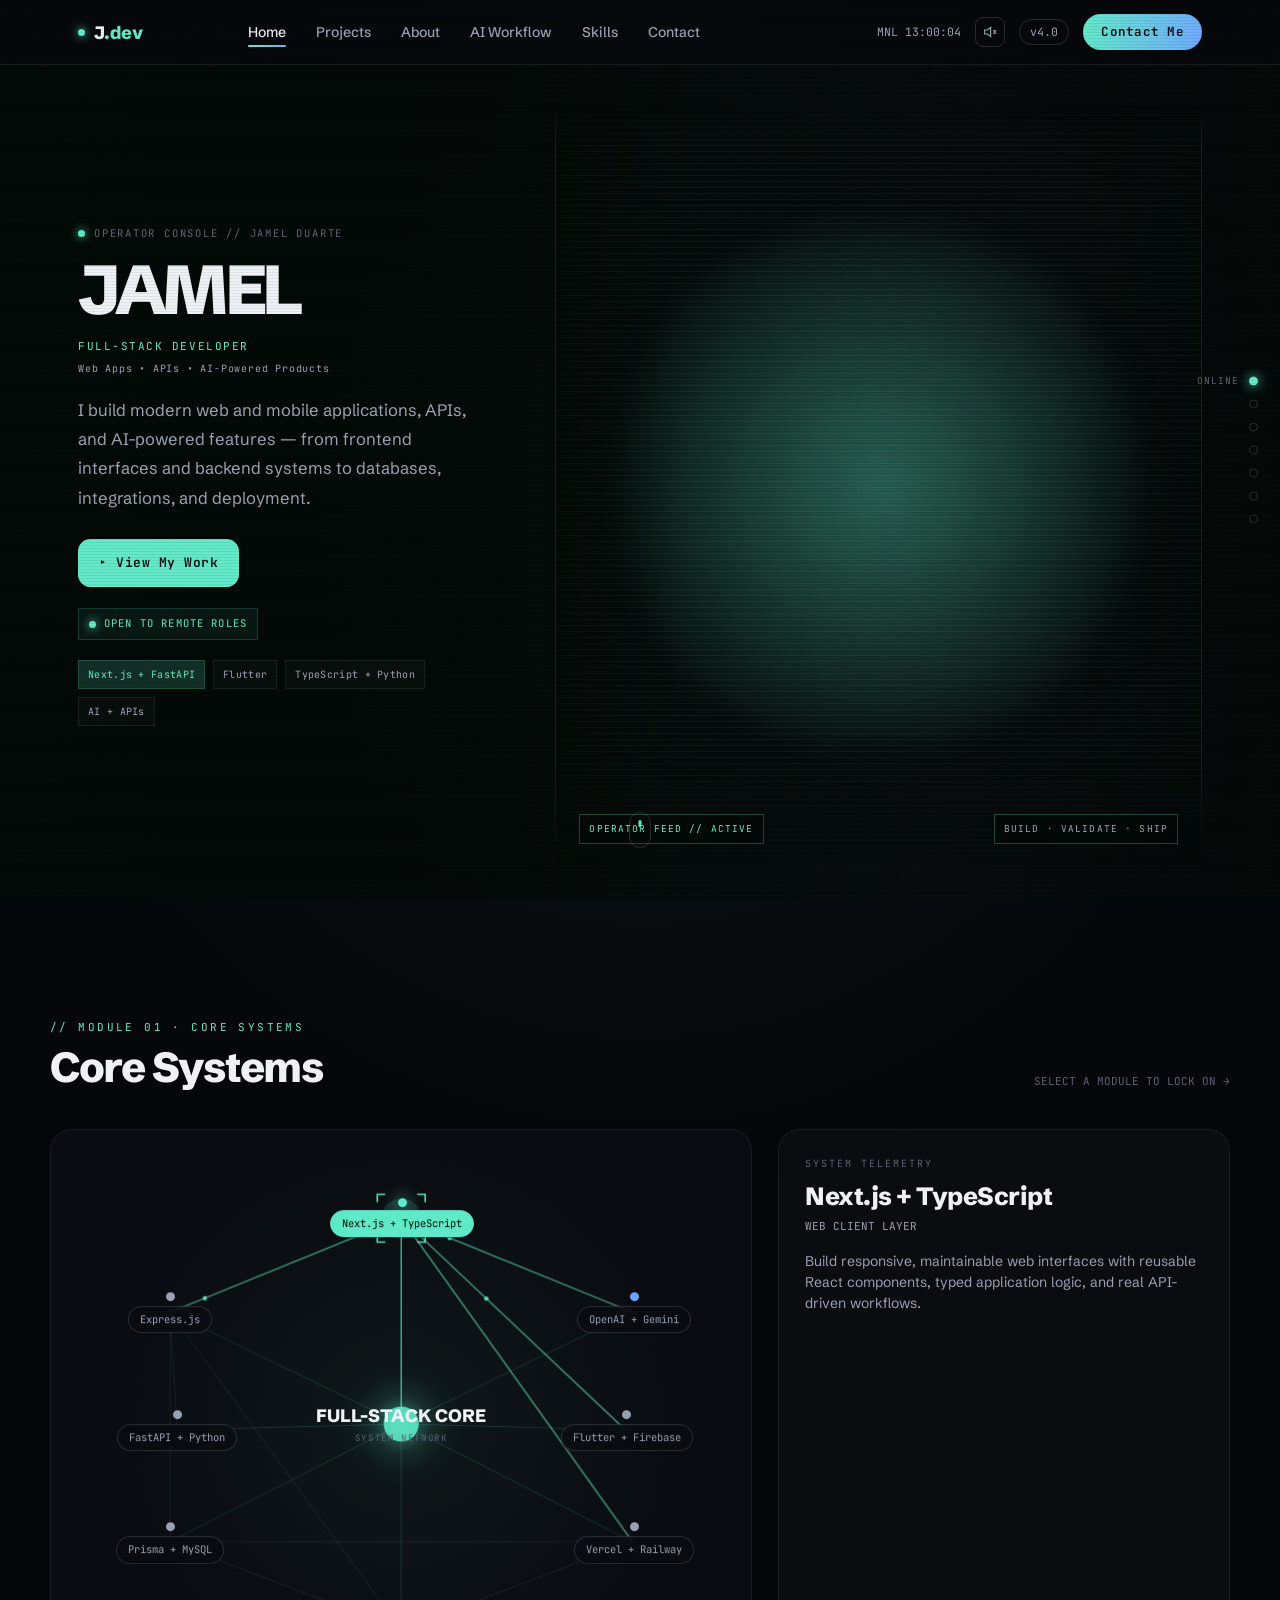
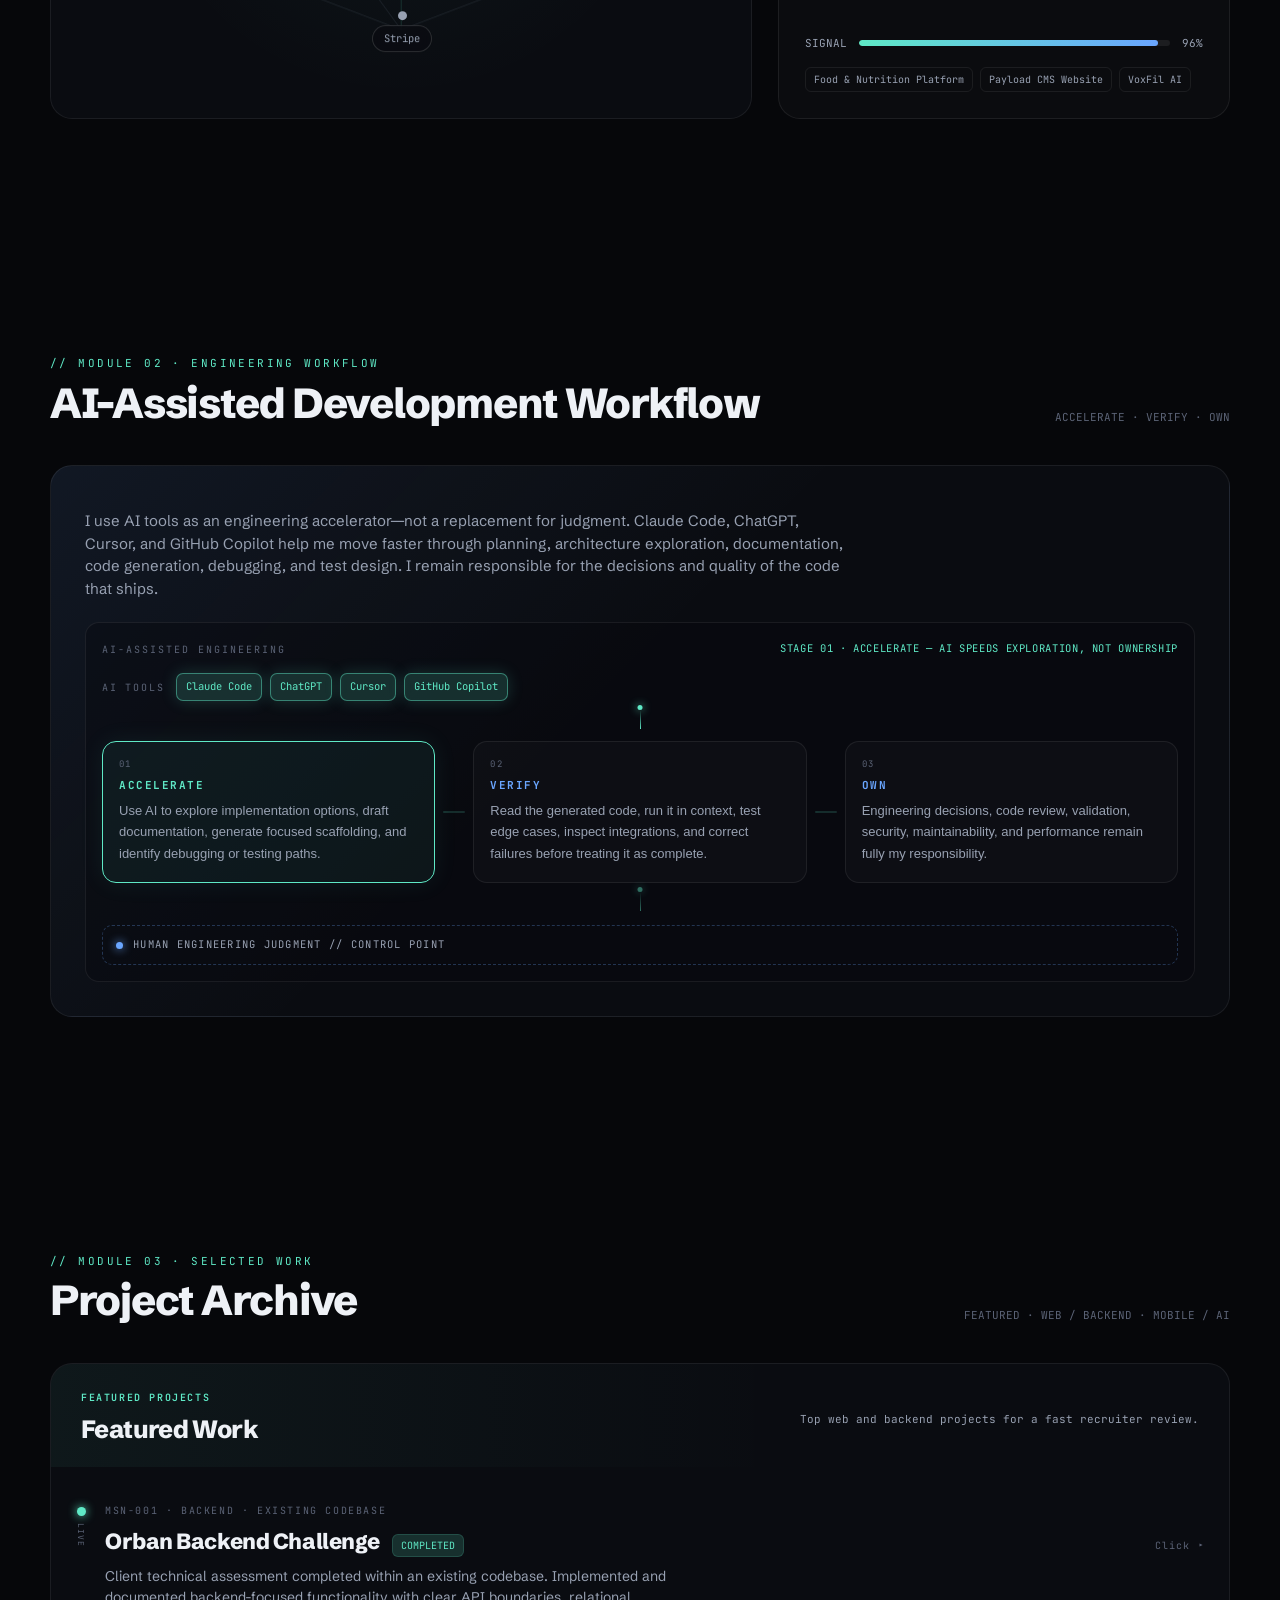
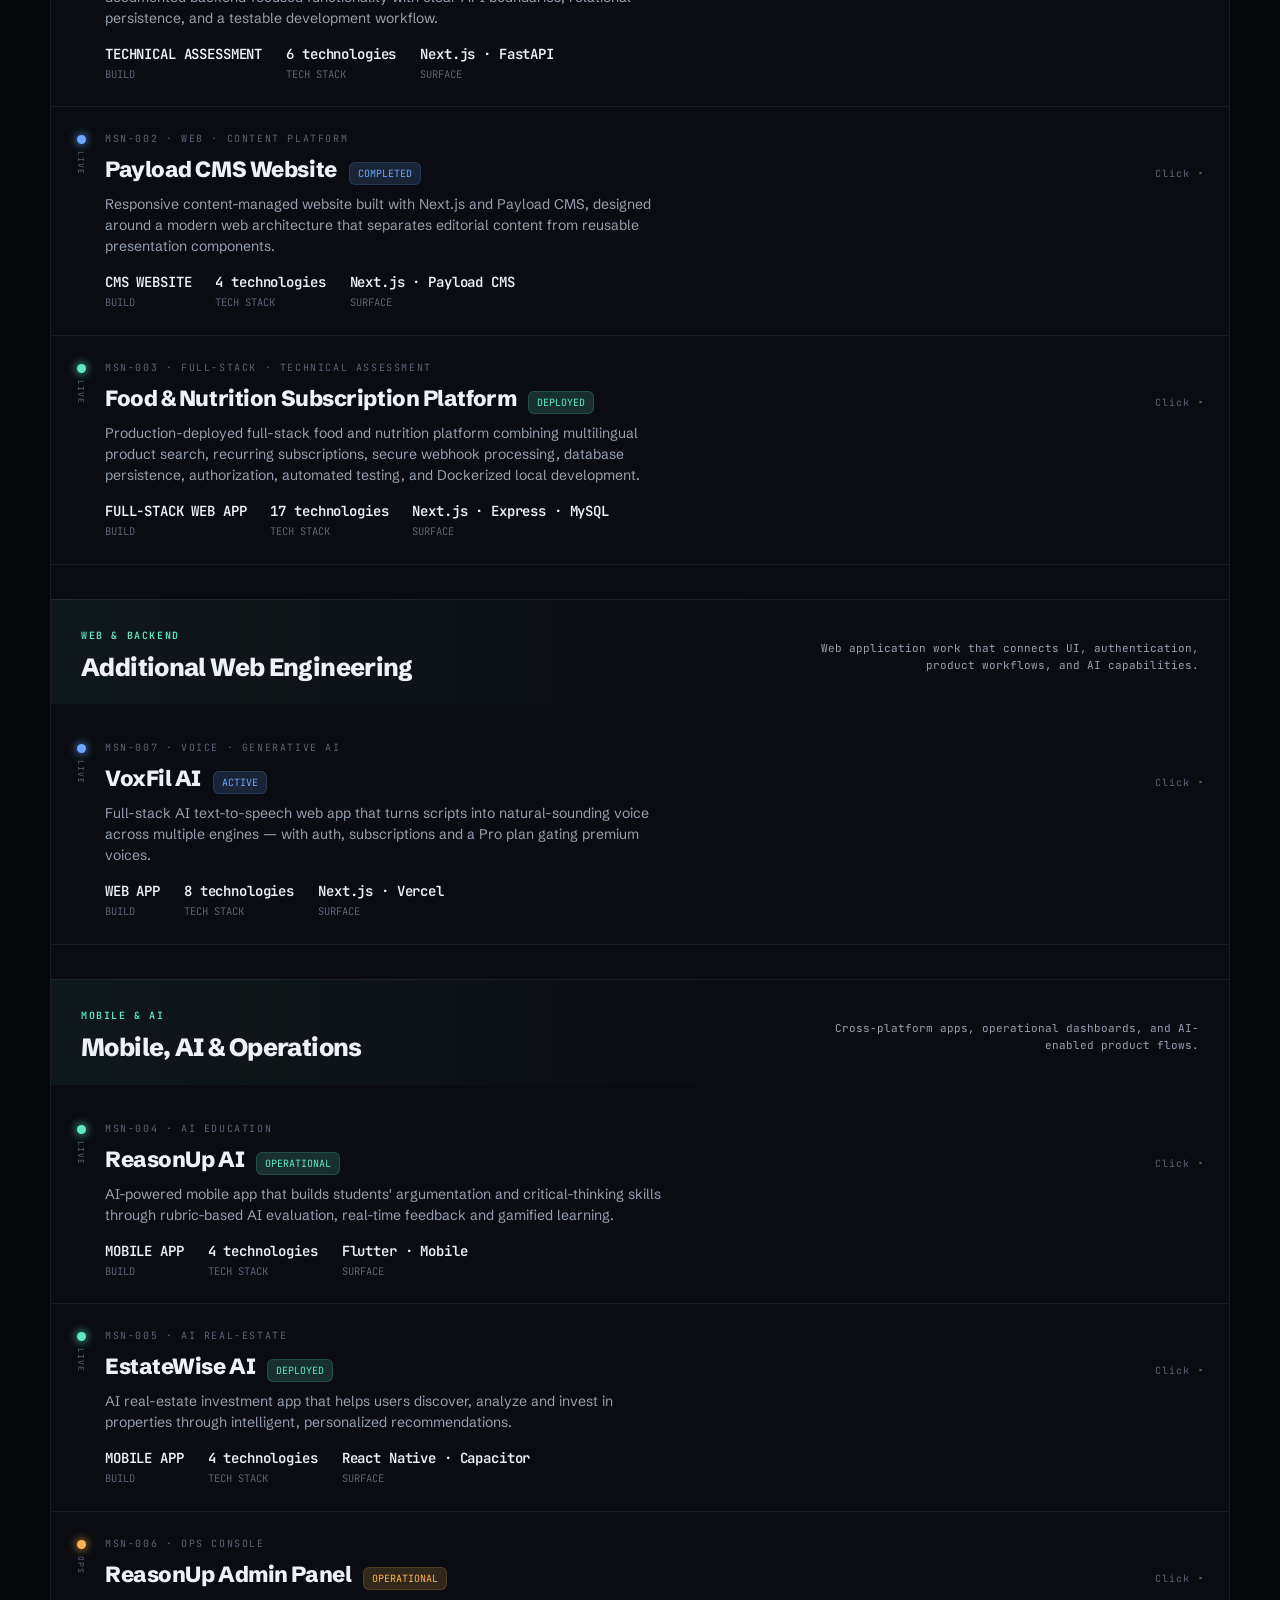
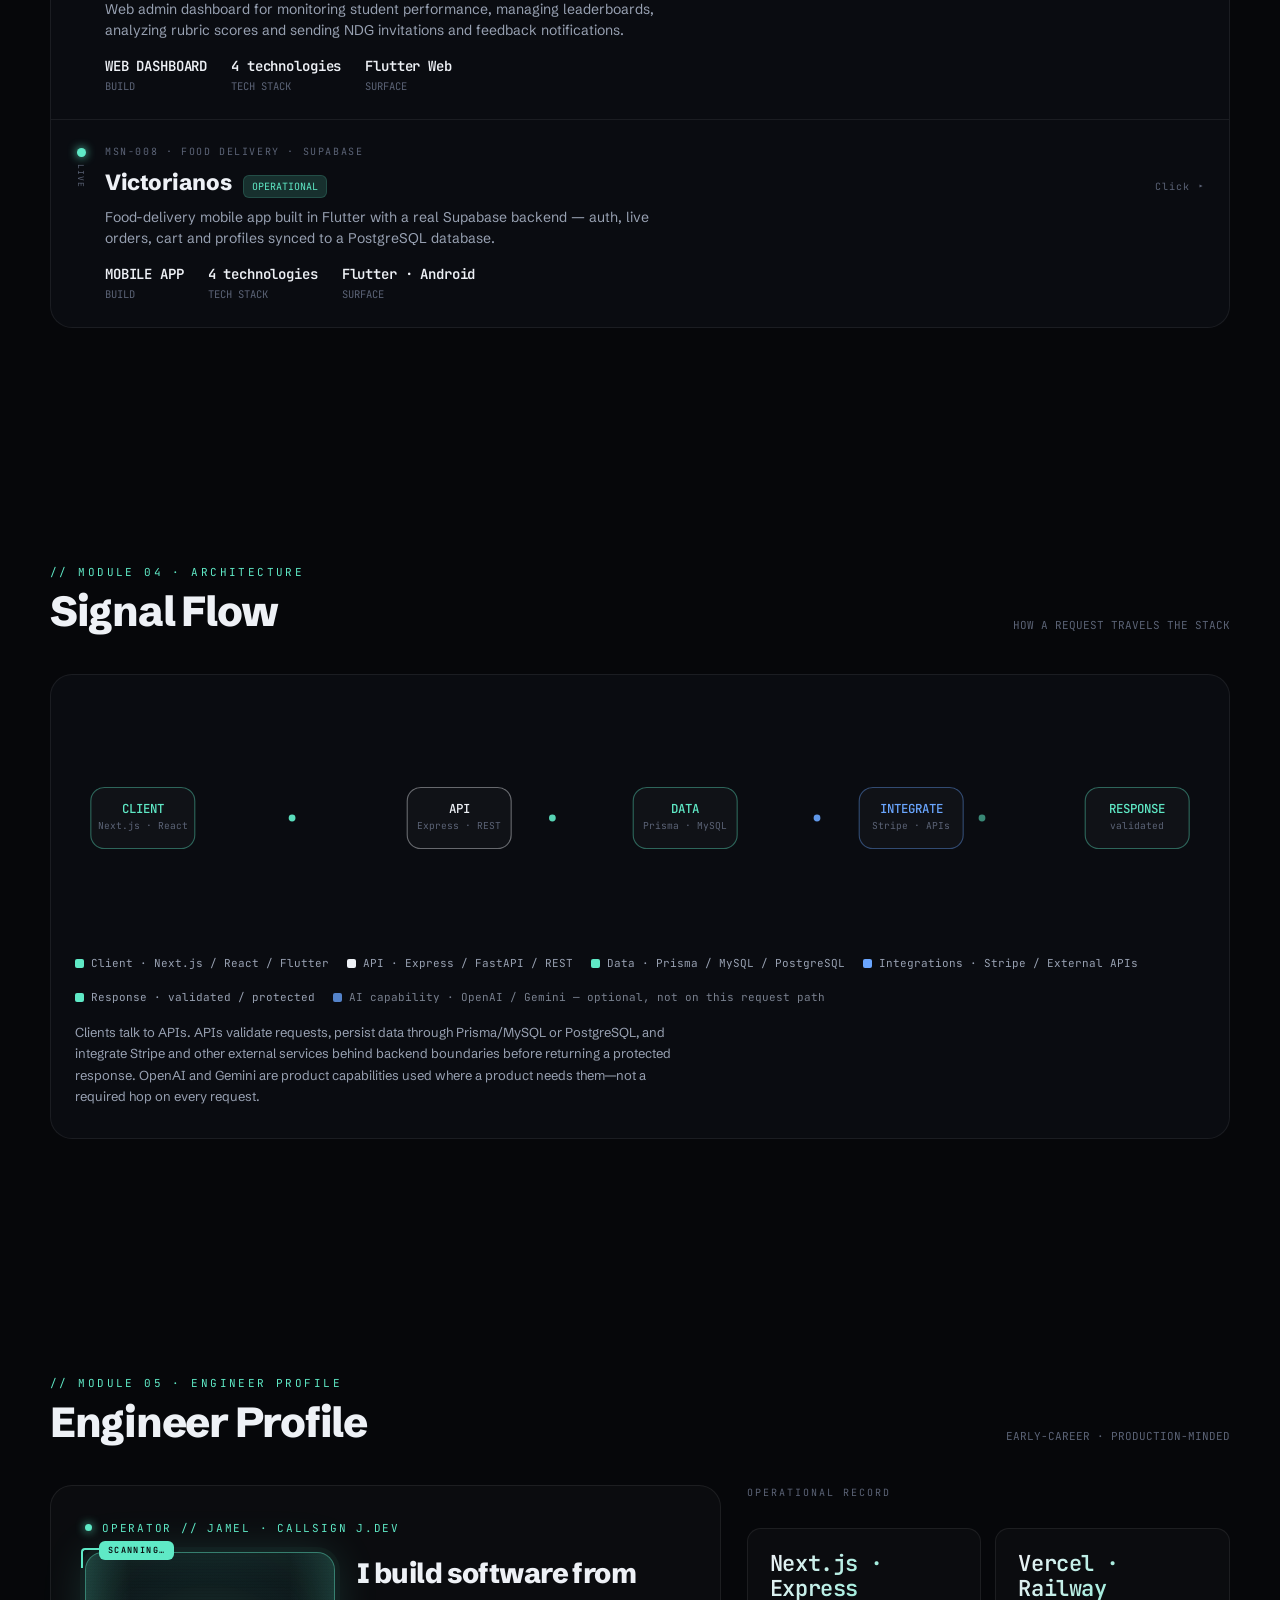
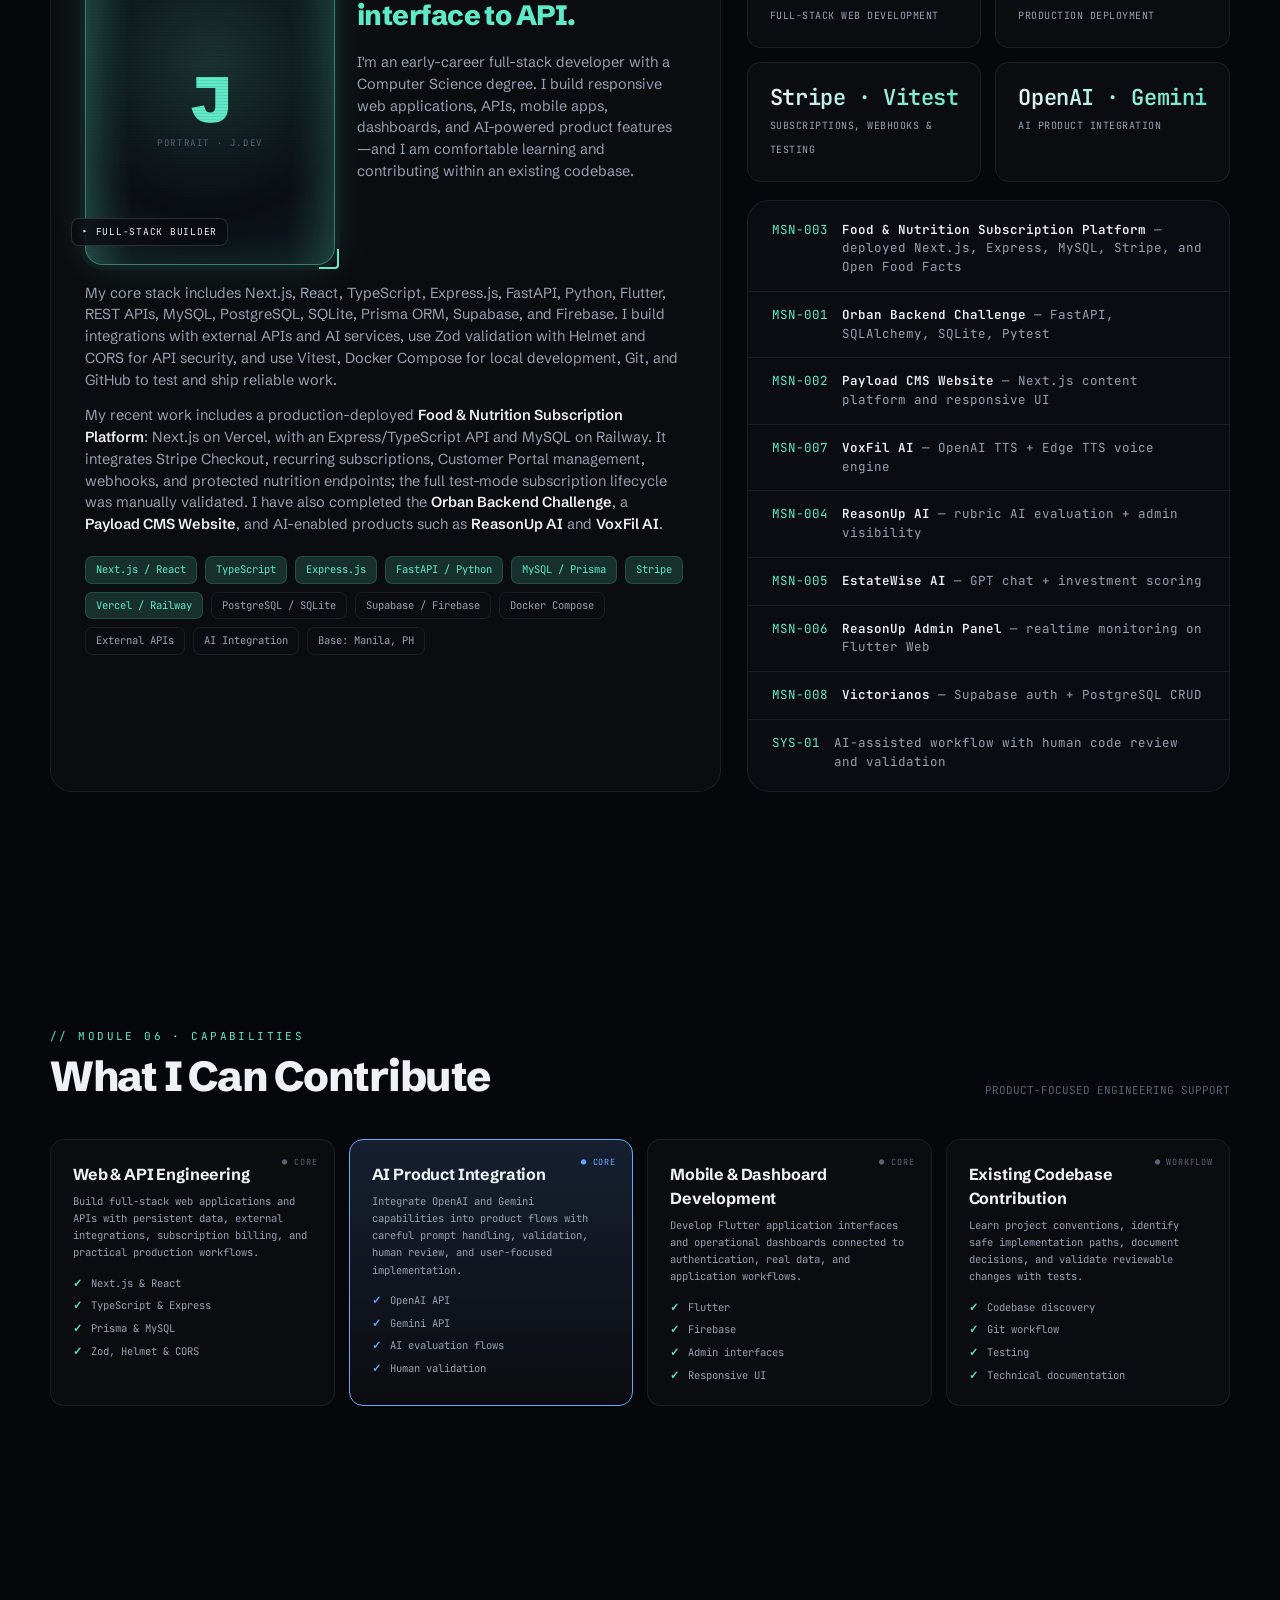
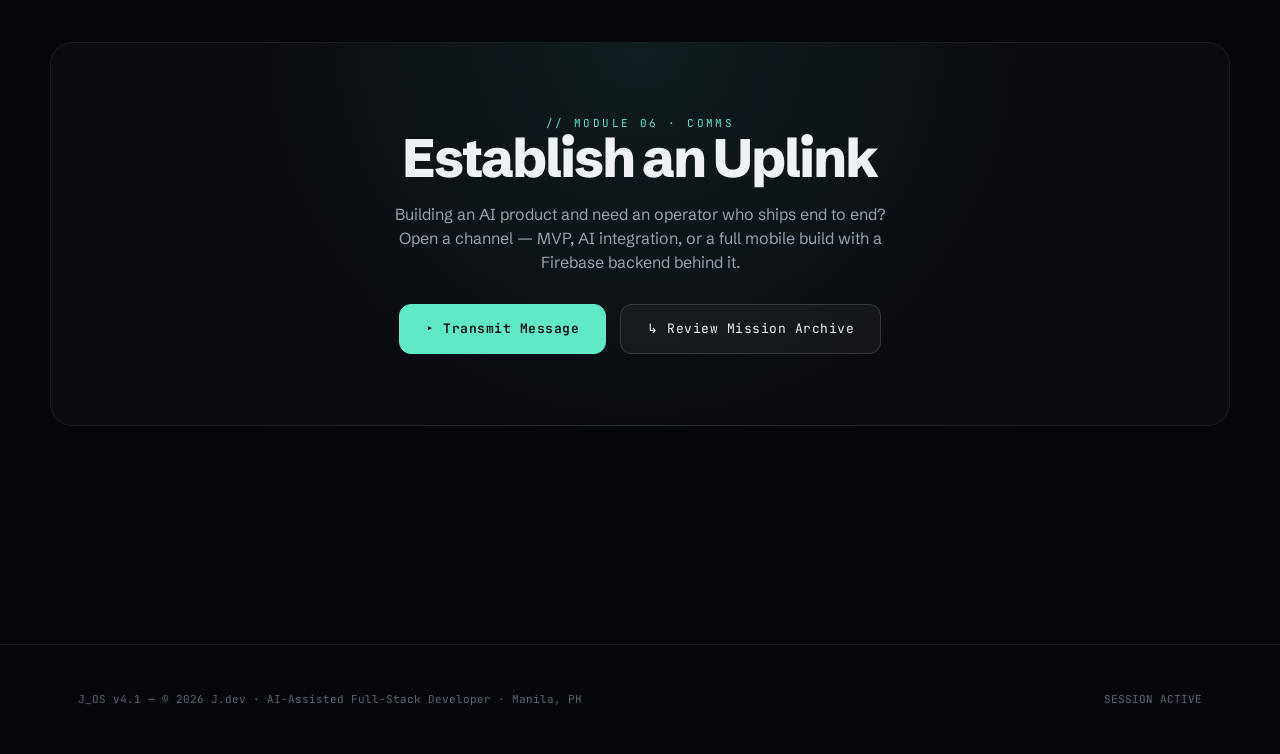
==== commit 38c4af0c: "update: link Food Search source to the public GitHub repo Co-authored-by: Cursor <cursoragent@cursor" ====
--- a/index.html
+++ b/index.html
@@ -982,8 +982,8 @@
      objective:"Production-deployed full-stack food and nutrition platform combining multilingual product search, recurring subscriptions, secure webhook processing, database persistence, authorization, automated testing, and Dockerized local development.",
      impact:"Live production deployment with the complete subscription lifecycle manually validated: subscribe, nutrition unlock, manage subscription, cancel, nutrition lock, and subscribe again.",
      stack:["TypeScript","React","Next.js","Express.js","REST APIs","MySQL","Prisma ORM","Stripe Checkout","Stripe Webhooks","Open Food Facts","Zod","Vitest","Docker","Docker Compose","Helmet","CORS","Git + GitHub"],
-     feat:["Production deployment with Next.js on Vercel, Express API and MySQL on Railway, with Stripe test-mode billing and webhooks.","Open Food Facts product search with English, Dutch, German, and French support","Recent-search persistence in MySQL through Prisma ORM","Stripe Checkout and monthly recurring subscriptions in test mode","Webhook signature verification, idempotency, and subscription state persistence","Backend authorization for protected nutrition data and API endpoints","External API caching with in-flight request deduplication","Zod validation, Helmet, CORS, error handling, and environment configuration","Vitest unit and integration tests with Docker Compose local MySQL and Prisma migrations","Source code is available privately upon request"],
-     links:[{label:"Live Demo",href:"https://food-product-search-web.vercel.app",primary:true},{label:"Source Code · Private Repository",href:"#",private:true}]},
+     feat:["Production deployment with Next.js on Vercel, Express API and MySQL on Railway, with Stripe test-mode billing and webhooks.","Open Food Facts product search with English, Dutch, German, and French support","Recent-search persistence in MySQL through Prisma ORM","Stripe Checkout and monthly recurring subscriptions in test mode","Webhook signature verification, idempotency, and subscription state persistence","Backend authorization for protected nutrition data and API endpoints","External API caching with in-flight request deduplication","Zod validation, Helmet, CORS, error handling, and environment configuration","Vitest unit and integration tests with Docker Compose local MySQL and Prisma migrations","Public source on GitHub"],
+     links:[{label:"Live Demo",href:"https://food-product-search-web.vercel.app",primary:true},{label:"View Code",href:"https://github.com/melLsCode/food-product-search"}]},
 
     {no:"MSN-004",name:"ReasonUp AI",status:"OPERATIONAL",state:"signal",platform:"MOBILE APP",
      tag:"AI EDUCATION",engine:"OpenAI + Gemini",surface:"Flutter · Mobile",media:"phone",video:"videos/reasonup-demo.mp4",poster:"images/reasonup-homepage.png",
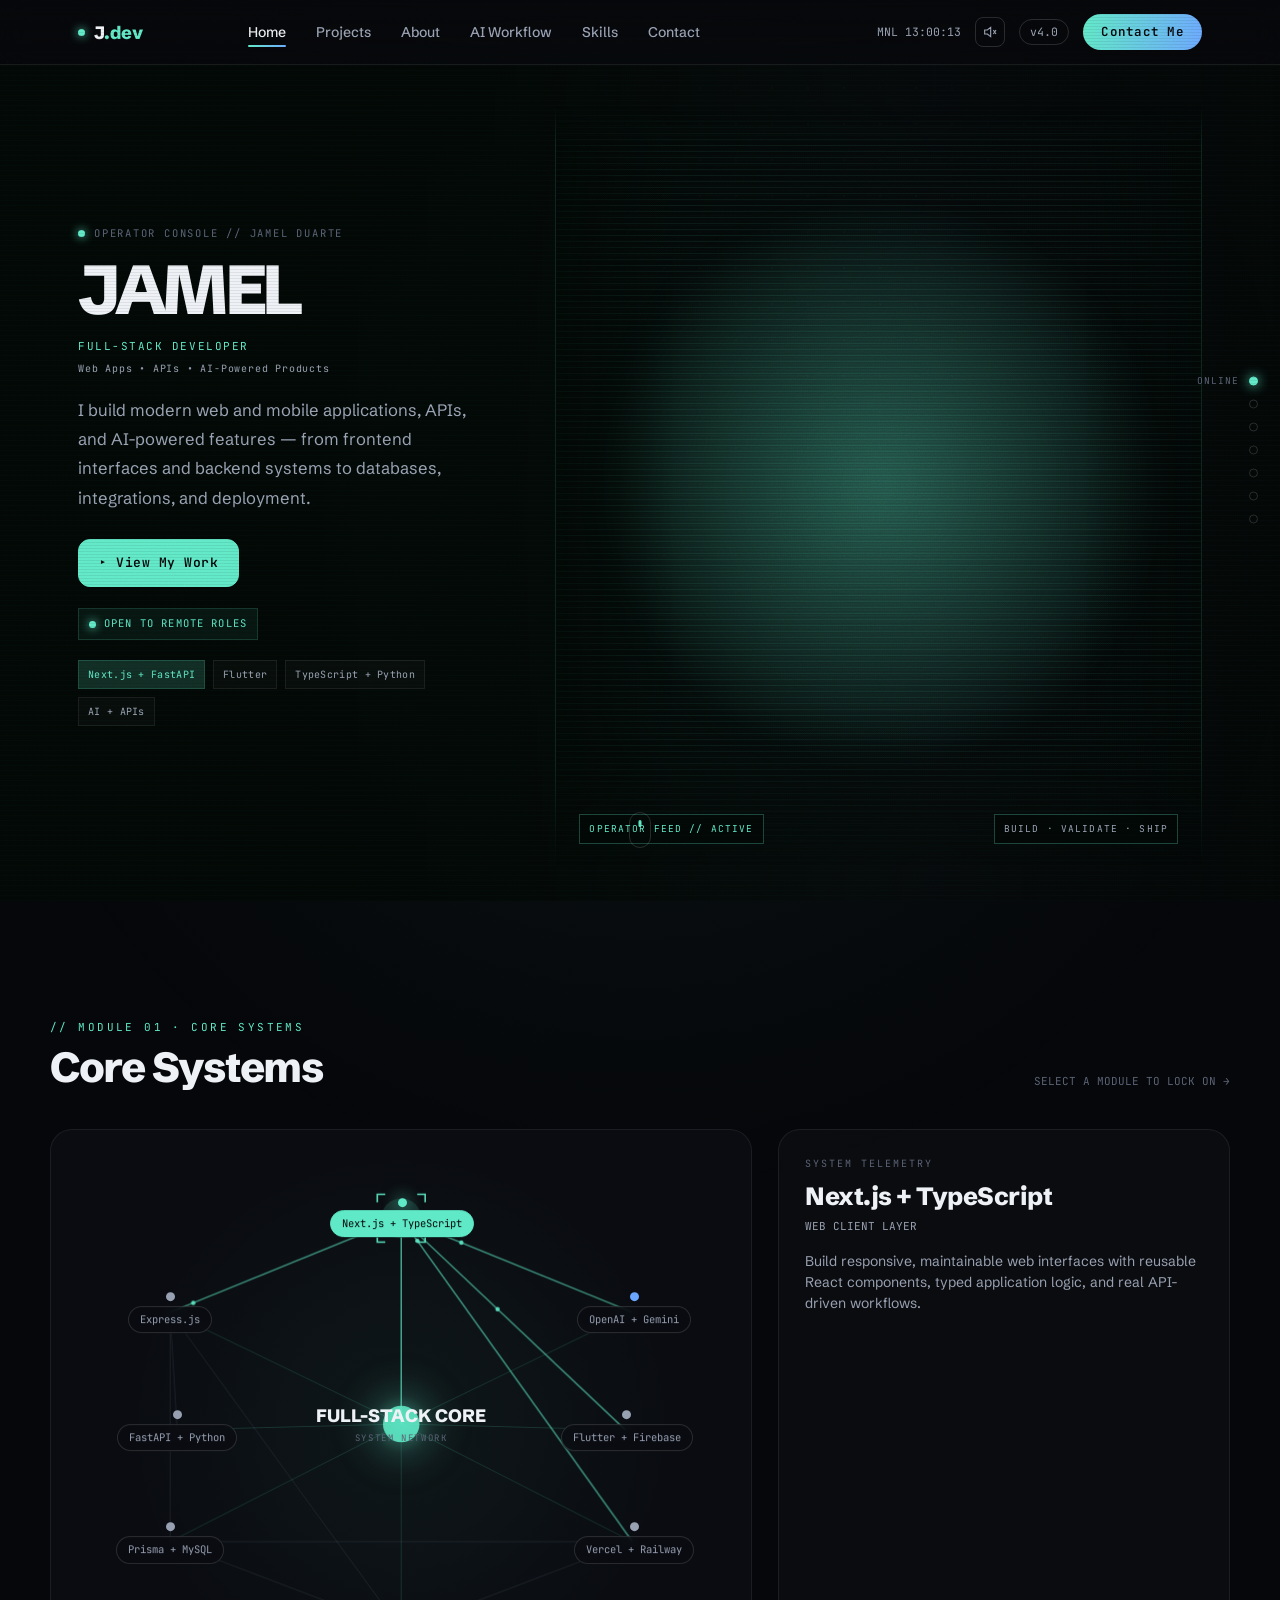
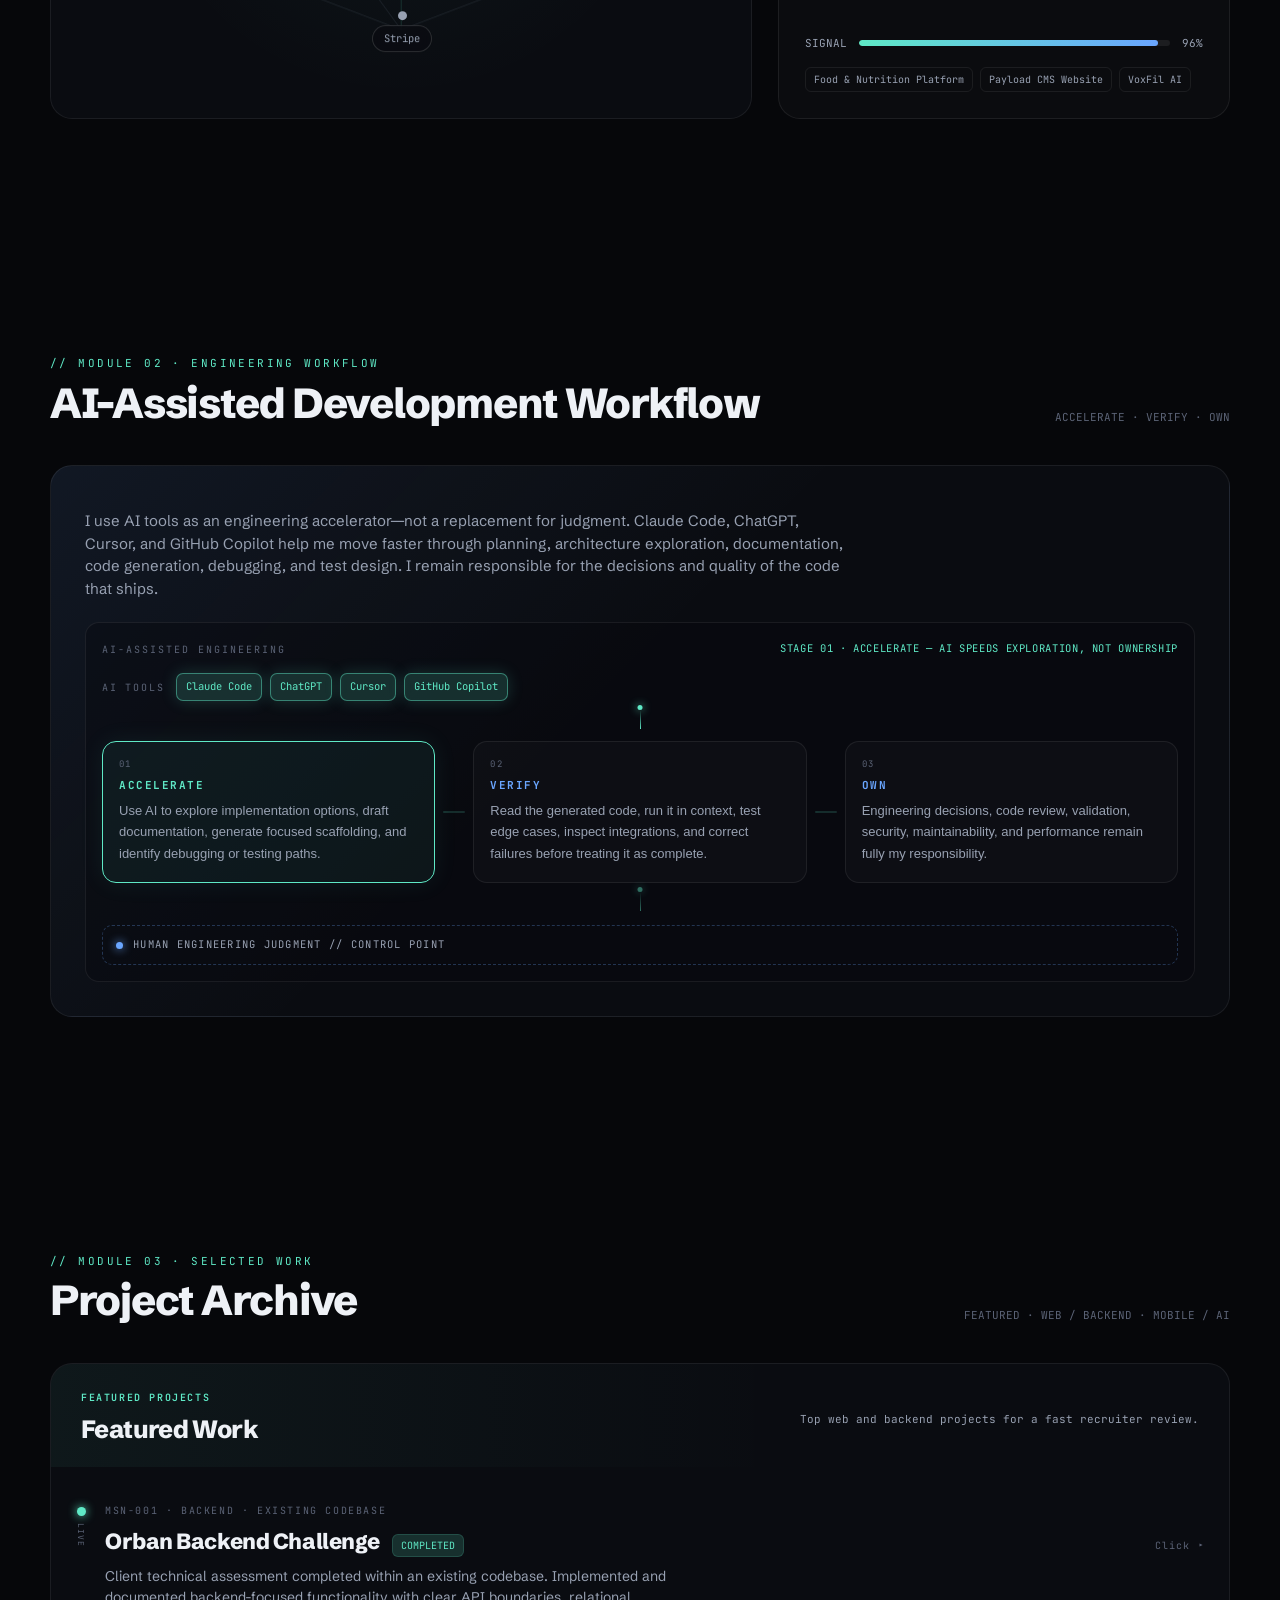
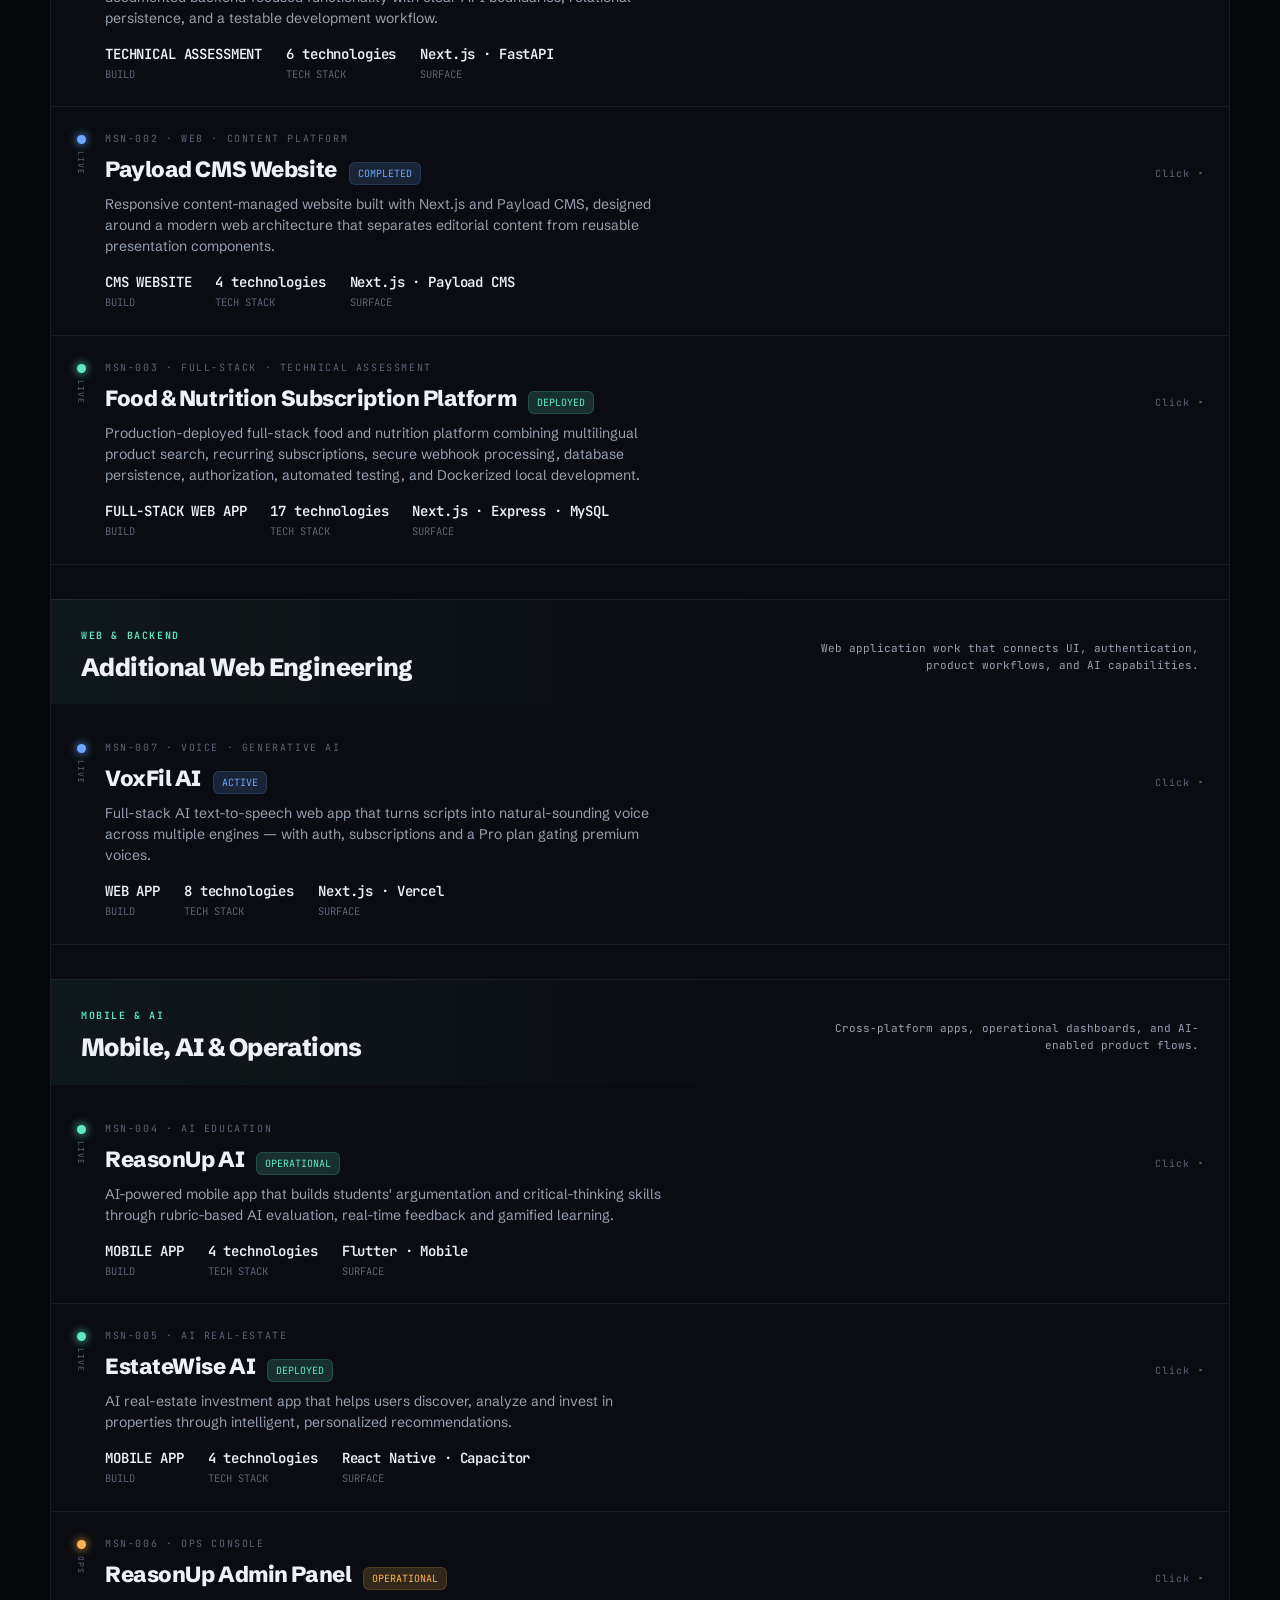
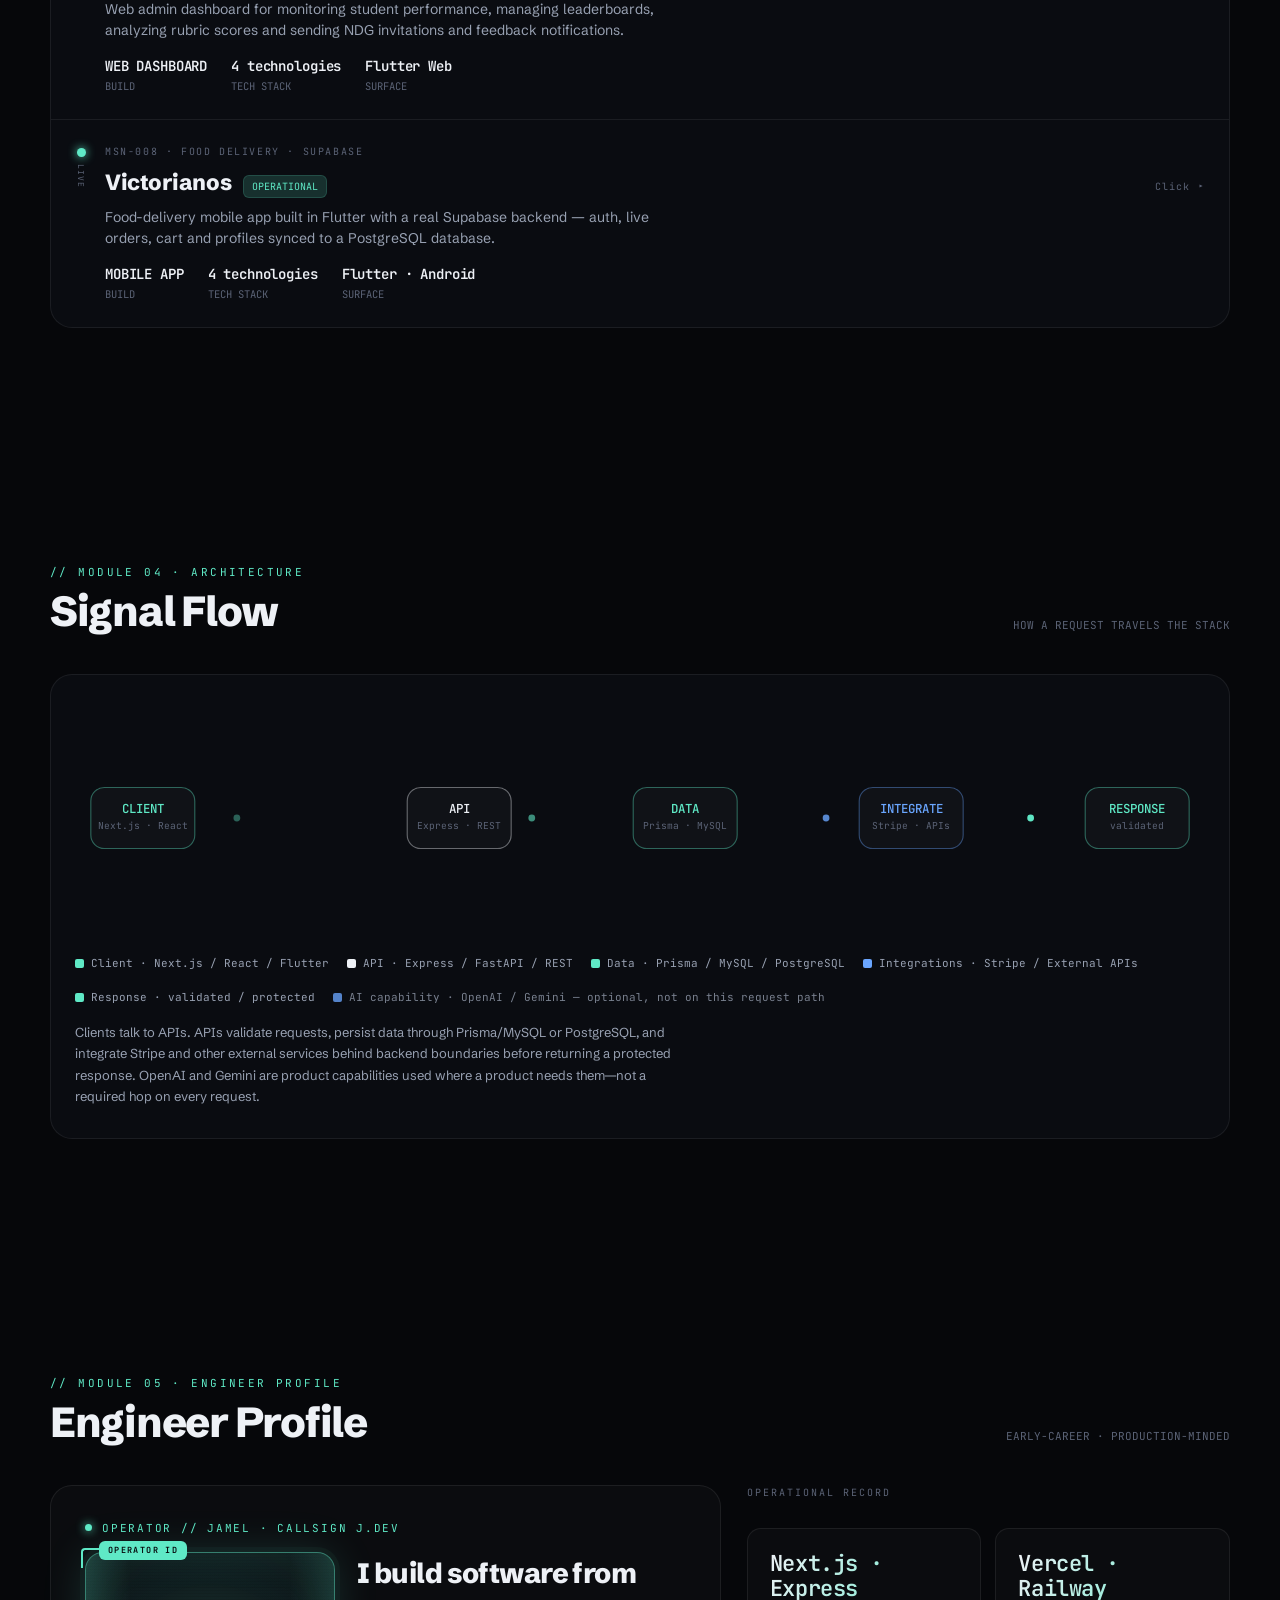
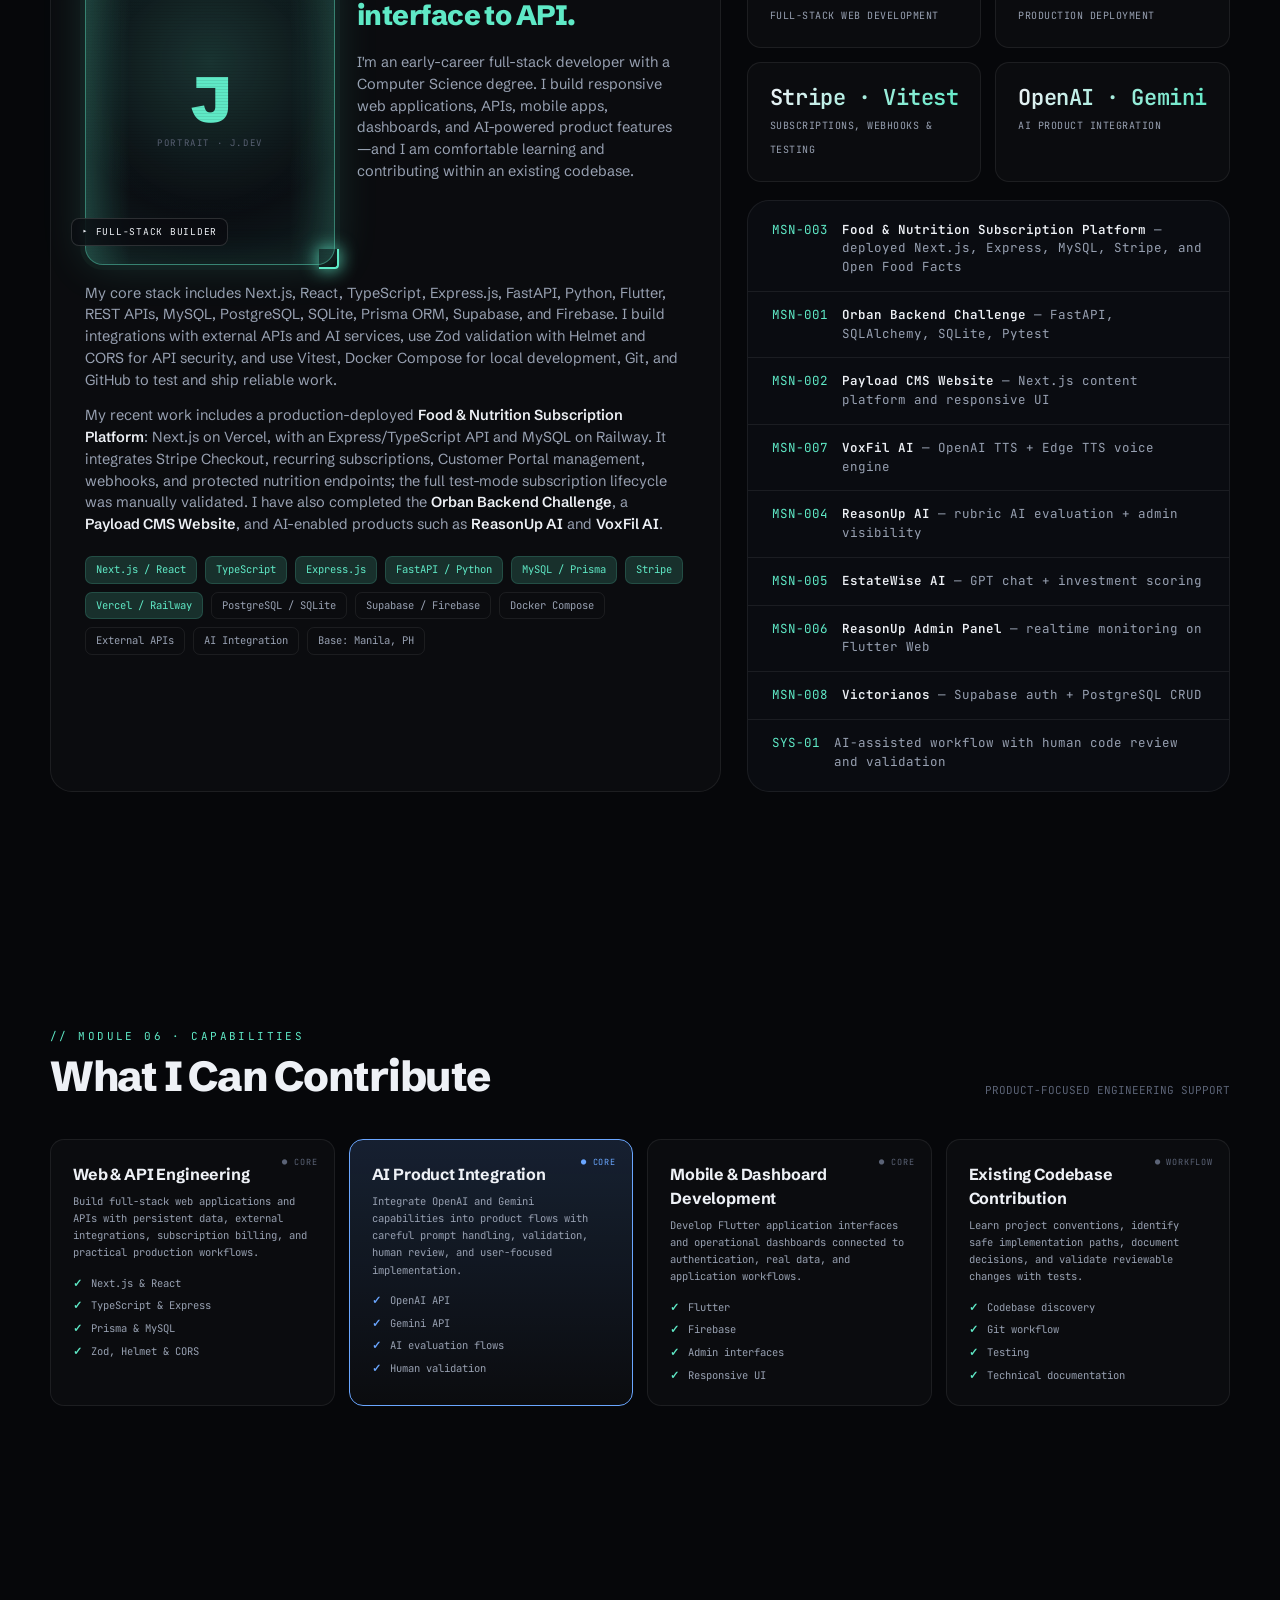
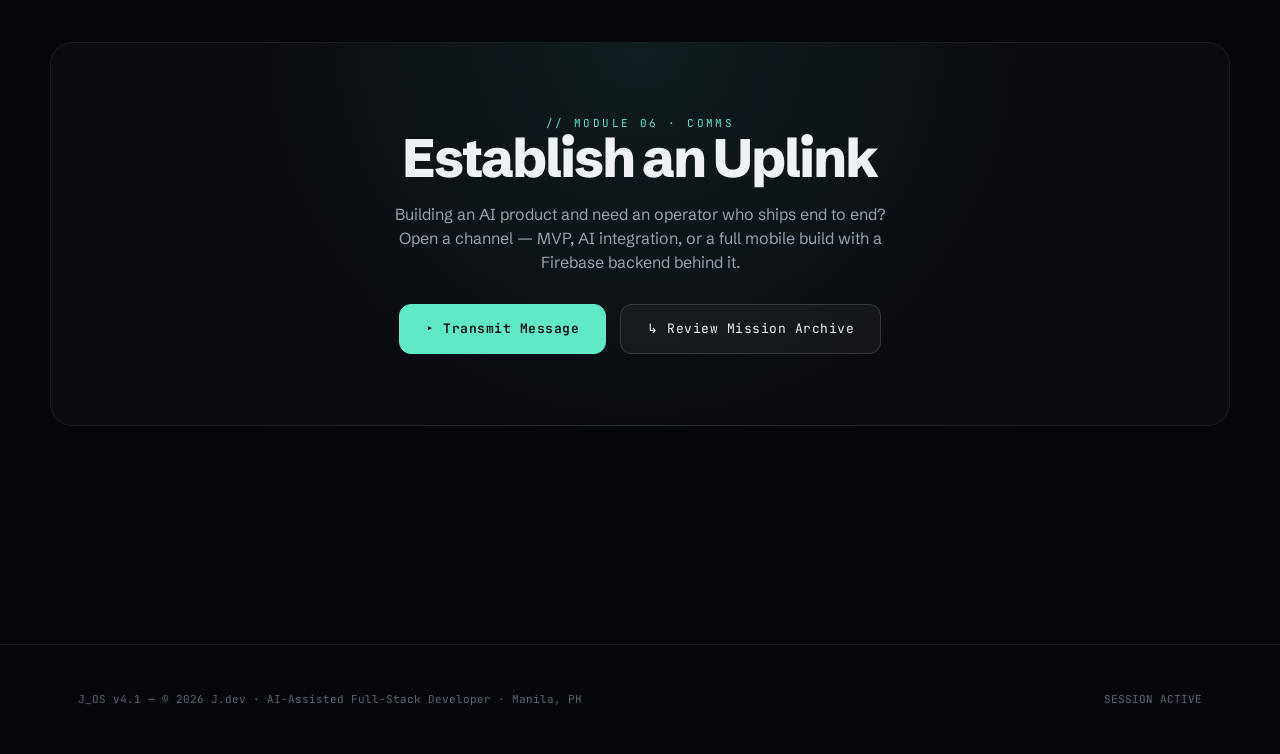
==== commit 8b4660a6: "fix: show engineer profile immediately Co-authored-by: Cursor <cursoragent@cursor.com>" ====
--- a/index.html
+++ b/index.html
@@ -467,16 +467,6 @@
 .op-tag.t2{bottom:18px;left:-14px}
 .op-idtag{position:absolute;top:-11px;left:14px;z-index:5;font-family:var(--fm);font-size:8.5px;letter-spacing:.16em;
   color:var(--void);background:var(--signal);border-radius:6px;padding:3px 9px;font-weight:600;transition:background .3s}
-/* one-time green scan / target-lock sweep */
-.op-scan{position:absolute;left:0;right:0;top:-20%;height:15%;z-index:4;pointer-events:none;opacity:0;
-  background:linear-gradient(180deg,transparent,rgba(95,233,198,.22) 78%,rgba(95,233,198,.95));
-  box-shadow:0 0 24px 5px rgba(95,233,198,.45);border-bottom:1px solid var(--signal)}
-.op-photo.scanning .op-scan{animation:opScan 1.9s cubic-bezier(.45,0,.2,1) forwards}
-@keyframes opScan{0%{opacity:0;top:-20%}10%{opacity:1}90%{opacity:1}100%{opacity:0;top:104%}}
-.op-photo.scanning .frame{animation:opFrame 1.9s var(--ease)}
-@keyframes opFrame{0%,100%{box-shadow:0 0 44px var(--signal-d)}45%{box-shadow:0 0 72px rgba(95,233,198,.55)}}
-.op-photo.scanning:before,.op-photo.scanning:after{animation:opBrk 1.9s var(--ease)}
-@keyframes opBrk{0%,100%{box-shadow:none}40%{box-shadow:0 0 16px var(--signal)}}
 .op-photo.verified:after{box-shadow:0 0 18px var(--signal)}
 @media(prefers-reduced-motion:reduce){.op-photo .frame .op-video{display:none}.op-photo .frame .op-video-poster{display:block}}
 
@@ -804,20 +794,19 @@
 
   <!-- OPERATOR PROFILE -->
   <section class="modspace wrap" id="operator-sec">
-    <div class="shead reveal">
+    <div class="shead reveal on">
       <div><div class="eyebrow">// module 05 · engineer profile</div><h2>Engineer Profile</h2></div>
       <div class="idx">EARLY-CAREER · PRODUCTION-MINDED</div>
     </div>
-    <div class="op reveal">
+    <div class="op reveal on">
       <div class="op-card">
         <div class="op-id"><span class="led"></span> OPERATOR // JAMEL · CALLSIGN J.DEV</div>
         <div class="op-head">
-          <div class="op-photo">
+          <div class="op-photo verified">
             <span class="op-idtag">OPERATOR ID</span>
             <div class="frame">
               <div class="op-fb"><b>J</b><small>PORTRAIT · J.DEV</small></div>
               <video class="op-video" muted loop playsinline preload="none" aria-label="Cinematic green operator profile video of Jamel Duarte"><source src="videos/jamel-operator-powerup.mp4?v=20260901" type="video/mp4"></video>
-              <div class="op-scan"></div>
             </div>
             <span class="op-tag t2">▸ FULL-STACK BUILDER</span>
           </div>
@@ -1384,25 +1373,6 @@
           $$(".nav-link").forEach(a=>a.classList.toggle("on",a.getAttribute("href")==="#"+id));}
     }),{threshold:.4});
     secs.forEach(id=>{const s=document.getElementById(id);if(s)io.observe(s);});
-  }
-
-  /* ===== OPERATOR SCAN (one-time green target-lock) ===== */
-  function runScan(){
-    const ph=$(".op-photo");if(!ph)return;
-    const tag=ph.querySelector(".op-idtag");
-    ph.classList.remove("scanning","verified");void ph.offsetWidth;ph.classList.add("scanning");
-    if(tag)tag.textContent="SCANNING…";
-    clearTimeout(ph._a);clearTimeout(ph._b);
-    ph._a=setTimeout(()=>{if(tag)tag.textContent="● ID VERIFIED";ph.classList.add("verified");},1900);
-    ph._b=setTimeout(()=>{if(tag)tag.textContent="OPERATOR ID";ph.classList.remove("scanning");},4400);
-  }
-  function operatorScan(){
-    const sec=$("#operator-sec");
-    if(sec){
-      const io=new IntersectionObserver(es=>es.forEach(e=>{if(e.isIntersecting){runScan();io.unobserve(e.target);}}),{threshold:.45});
-      io.observe(sec);
-    }
-    $$('a[href="#operator-sec"]').forEach(a=>a.addEventListener("click",()=>setTimeout(runScan,650)));
   }
 
   /* ===== MOBILE NAV ===== */
@@ -1564,7 +1534,7 @@
   /* ===== LOOP + INIT ===== */
   function loop(t){drawNetwork(t);fps(t);requestAnimationFrame(loop);}
   function init(){
-    buildNodes();layout();setActive(0);buildOps();buildFlow();buildMetrics();buildCurrentOps();railSpy();mobileNav();dossierSetup();operatorScan();setupSound();heroHudTransition();manageOperatorVideos();bindWorkflow();
+    buildNodes();layout();setActive(0);buildOps();buildFlow();buildMetrics();buildCurrentOps();railSpy();mobileNav();dossierSetup();setupSound();heroHudTransition();manageOperatorVideos();bindWorkflow();
     addEventListener("resize",layout);requestAnimationFrame(loop);
     /* BOOT PRELOADER DISABLED — reveal directly. To re-enable, swap finishBoot() back to runBoot(): */
     finishBoot(); /* was: runBoot(); */
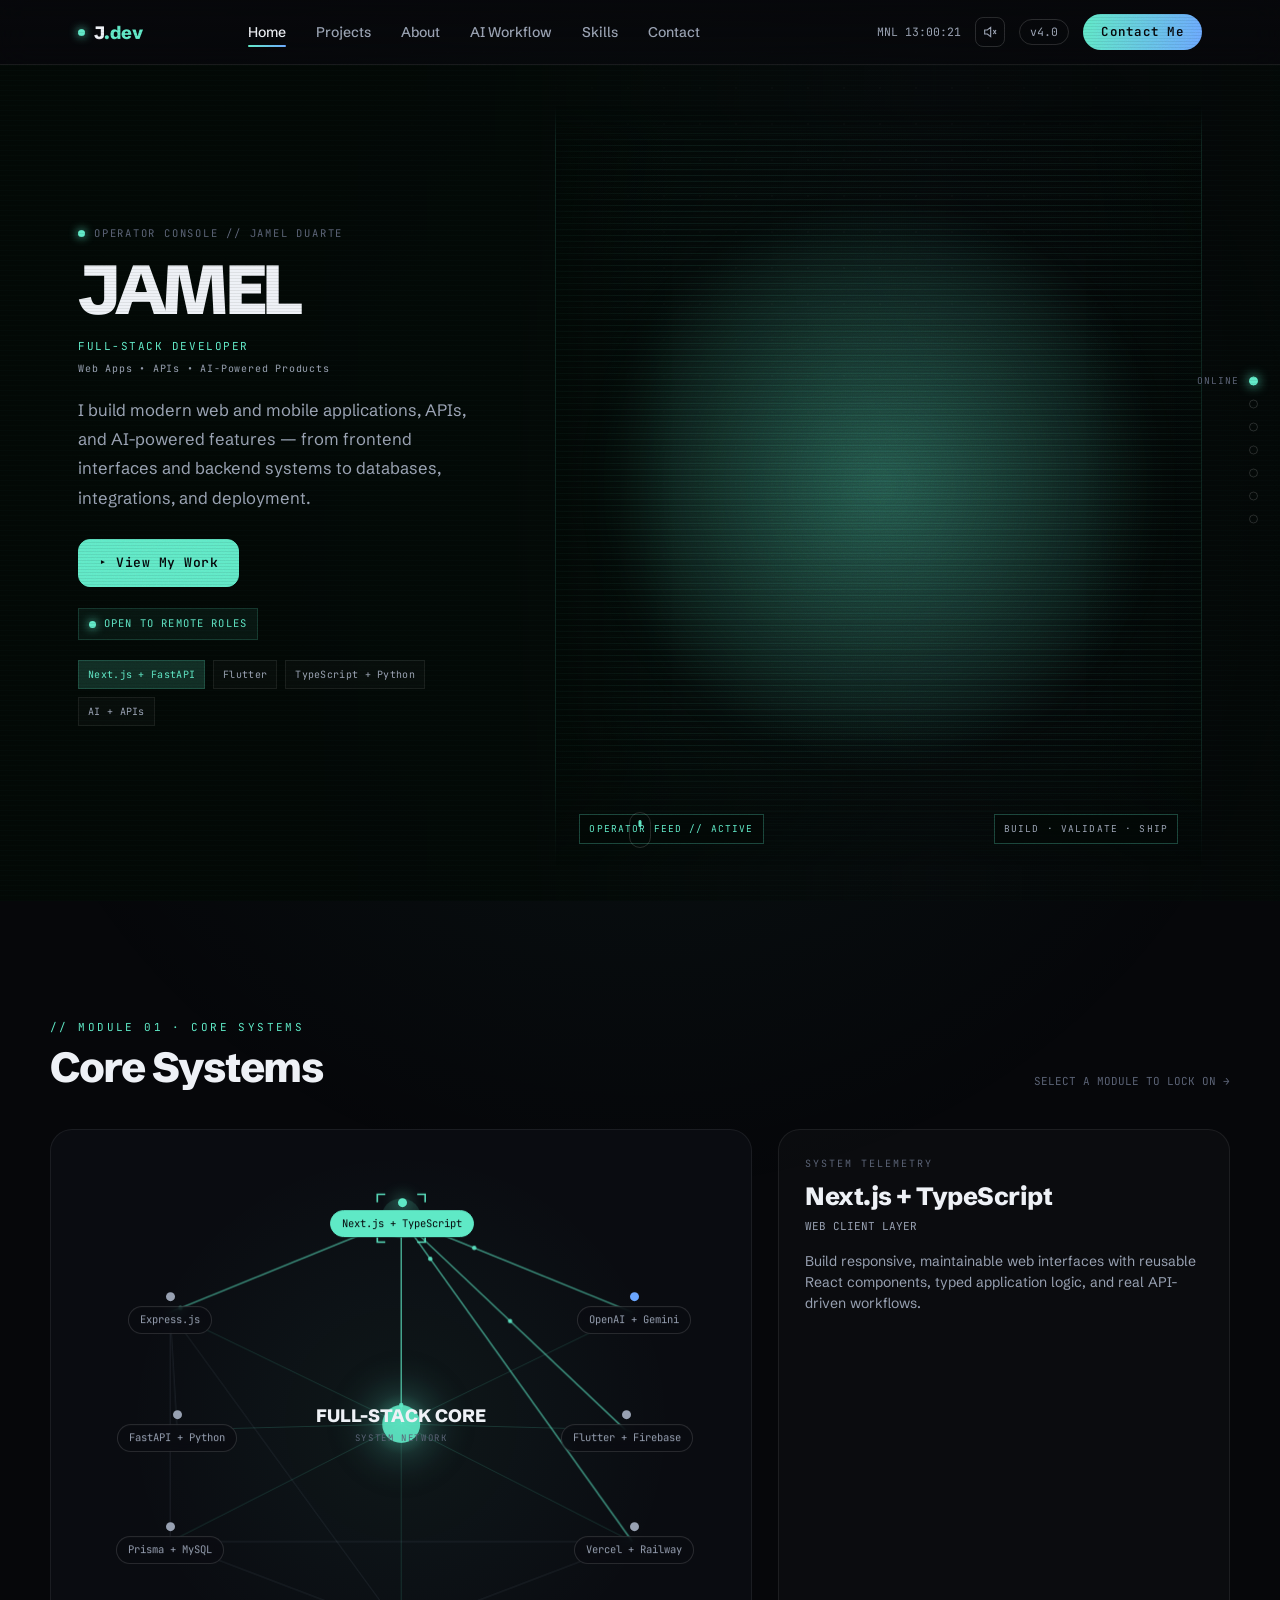
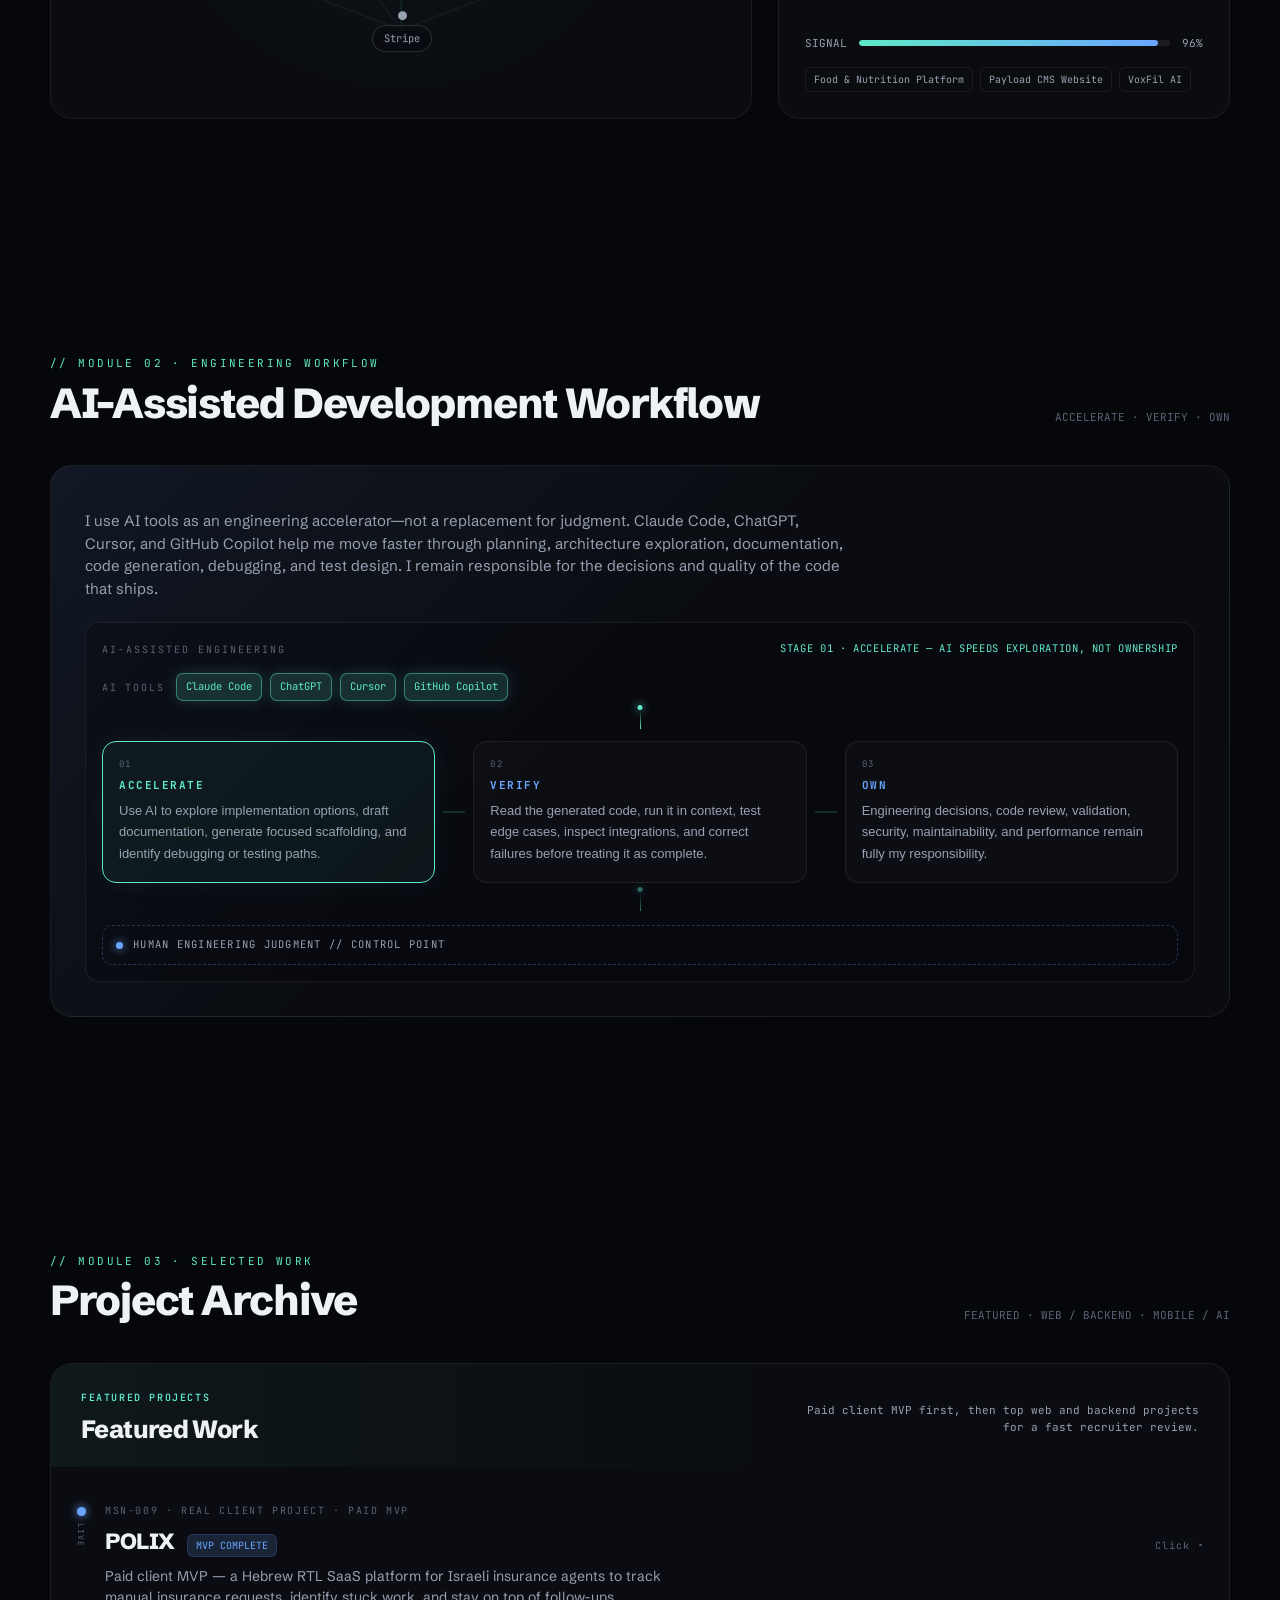
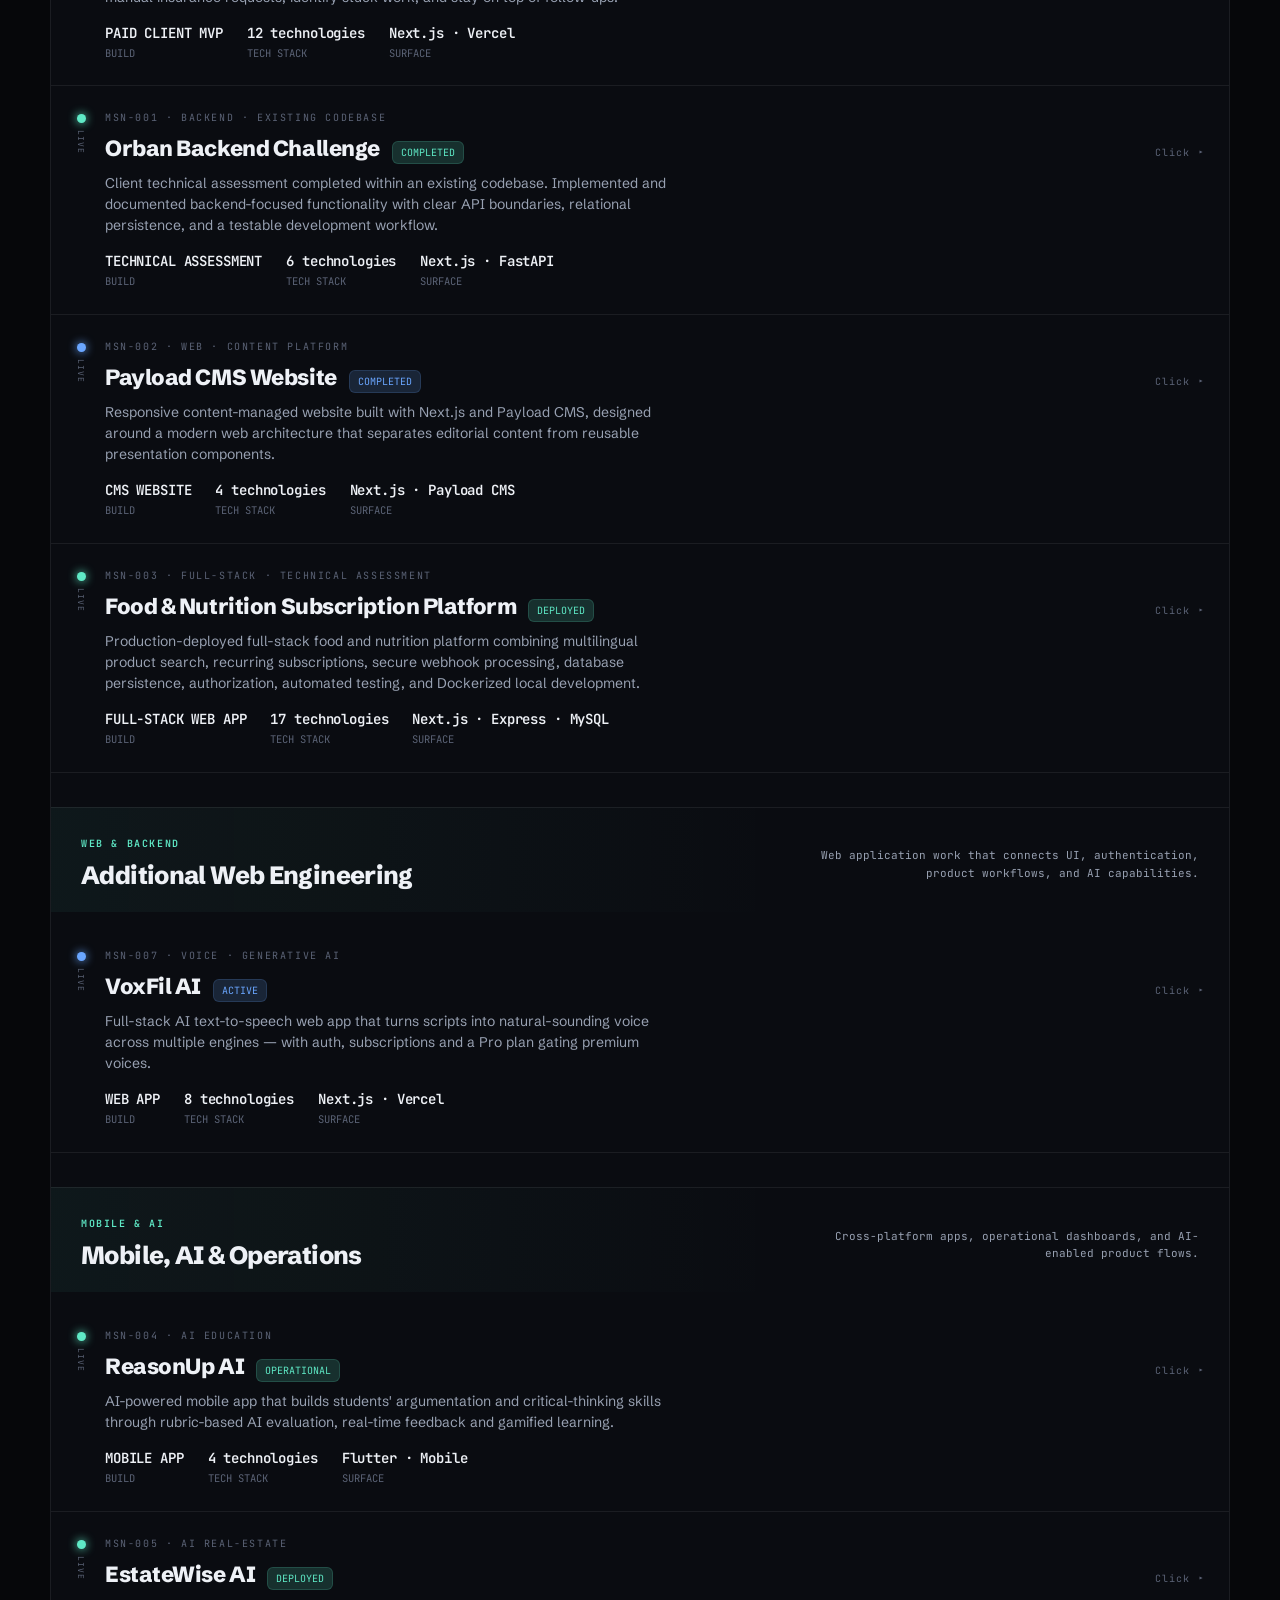
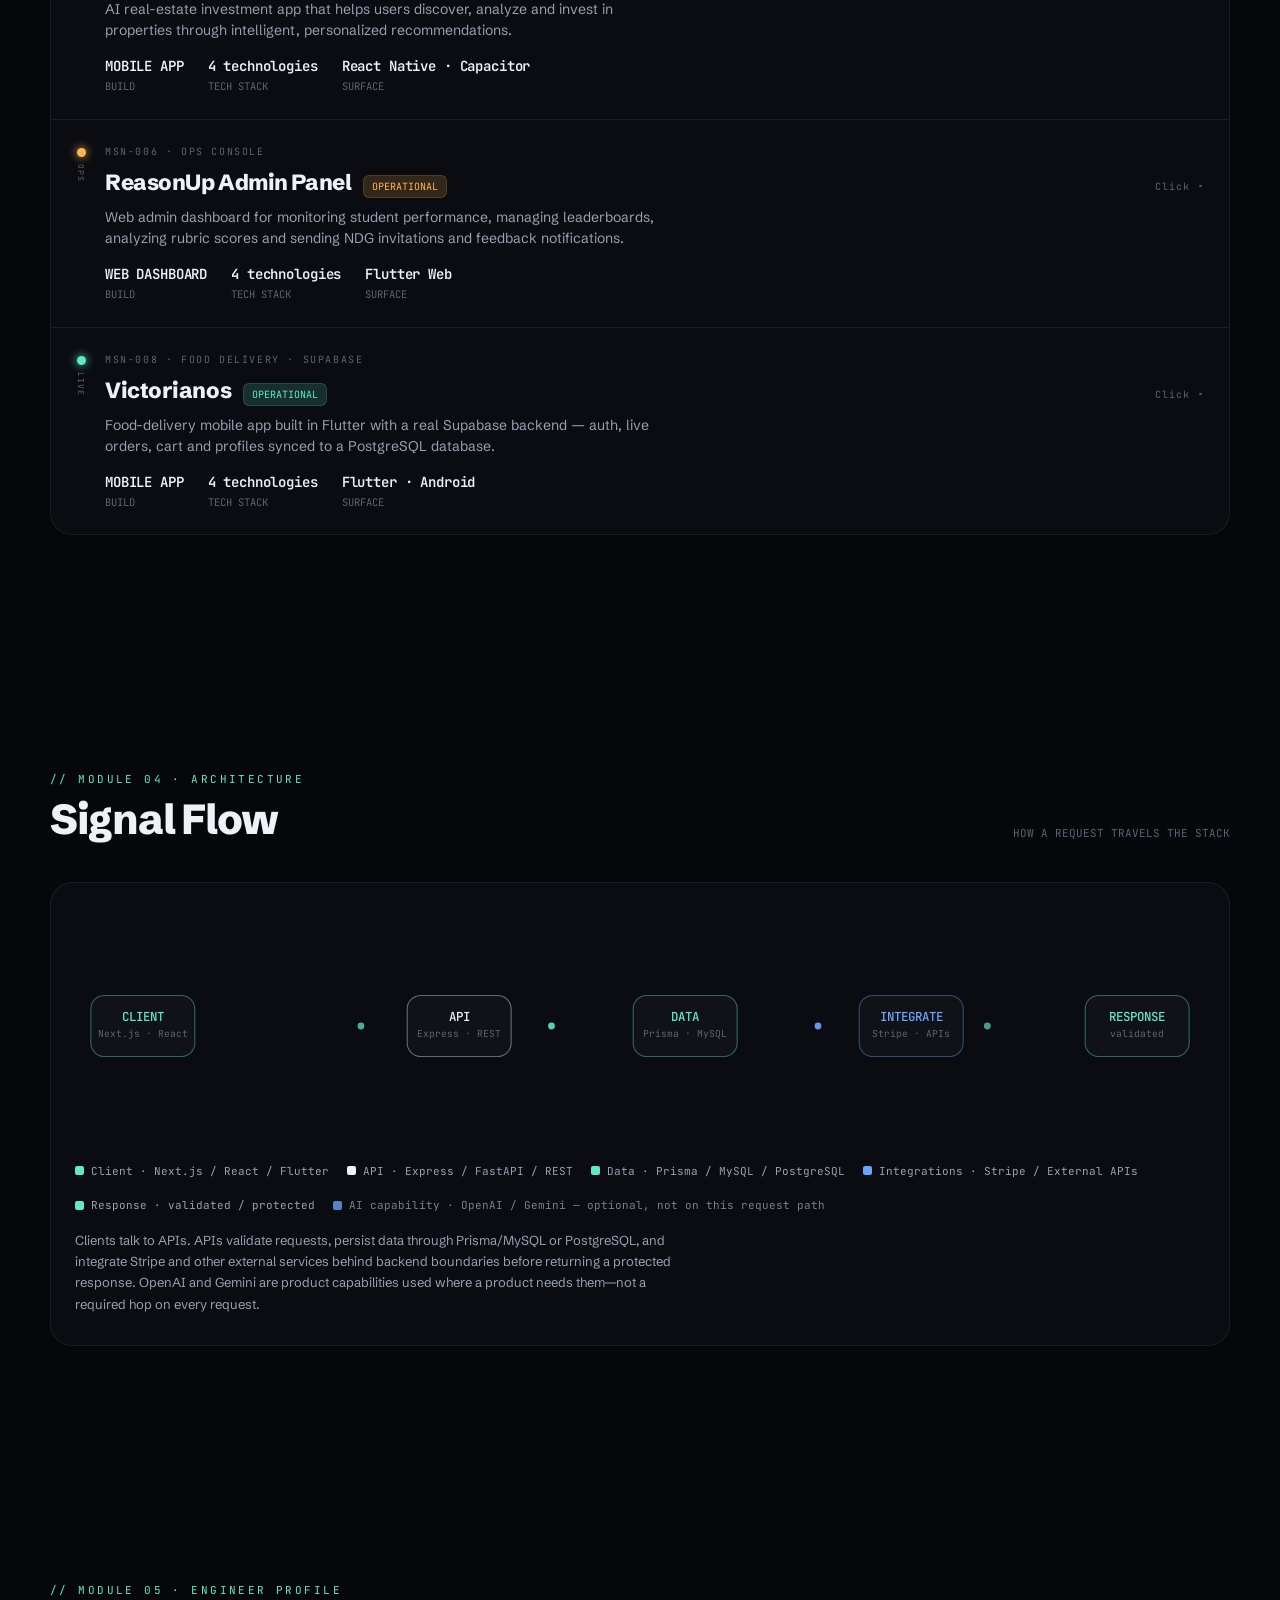
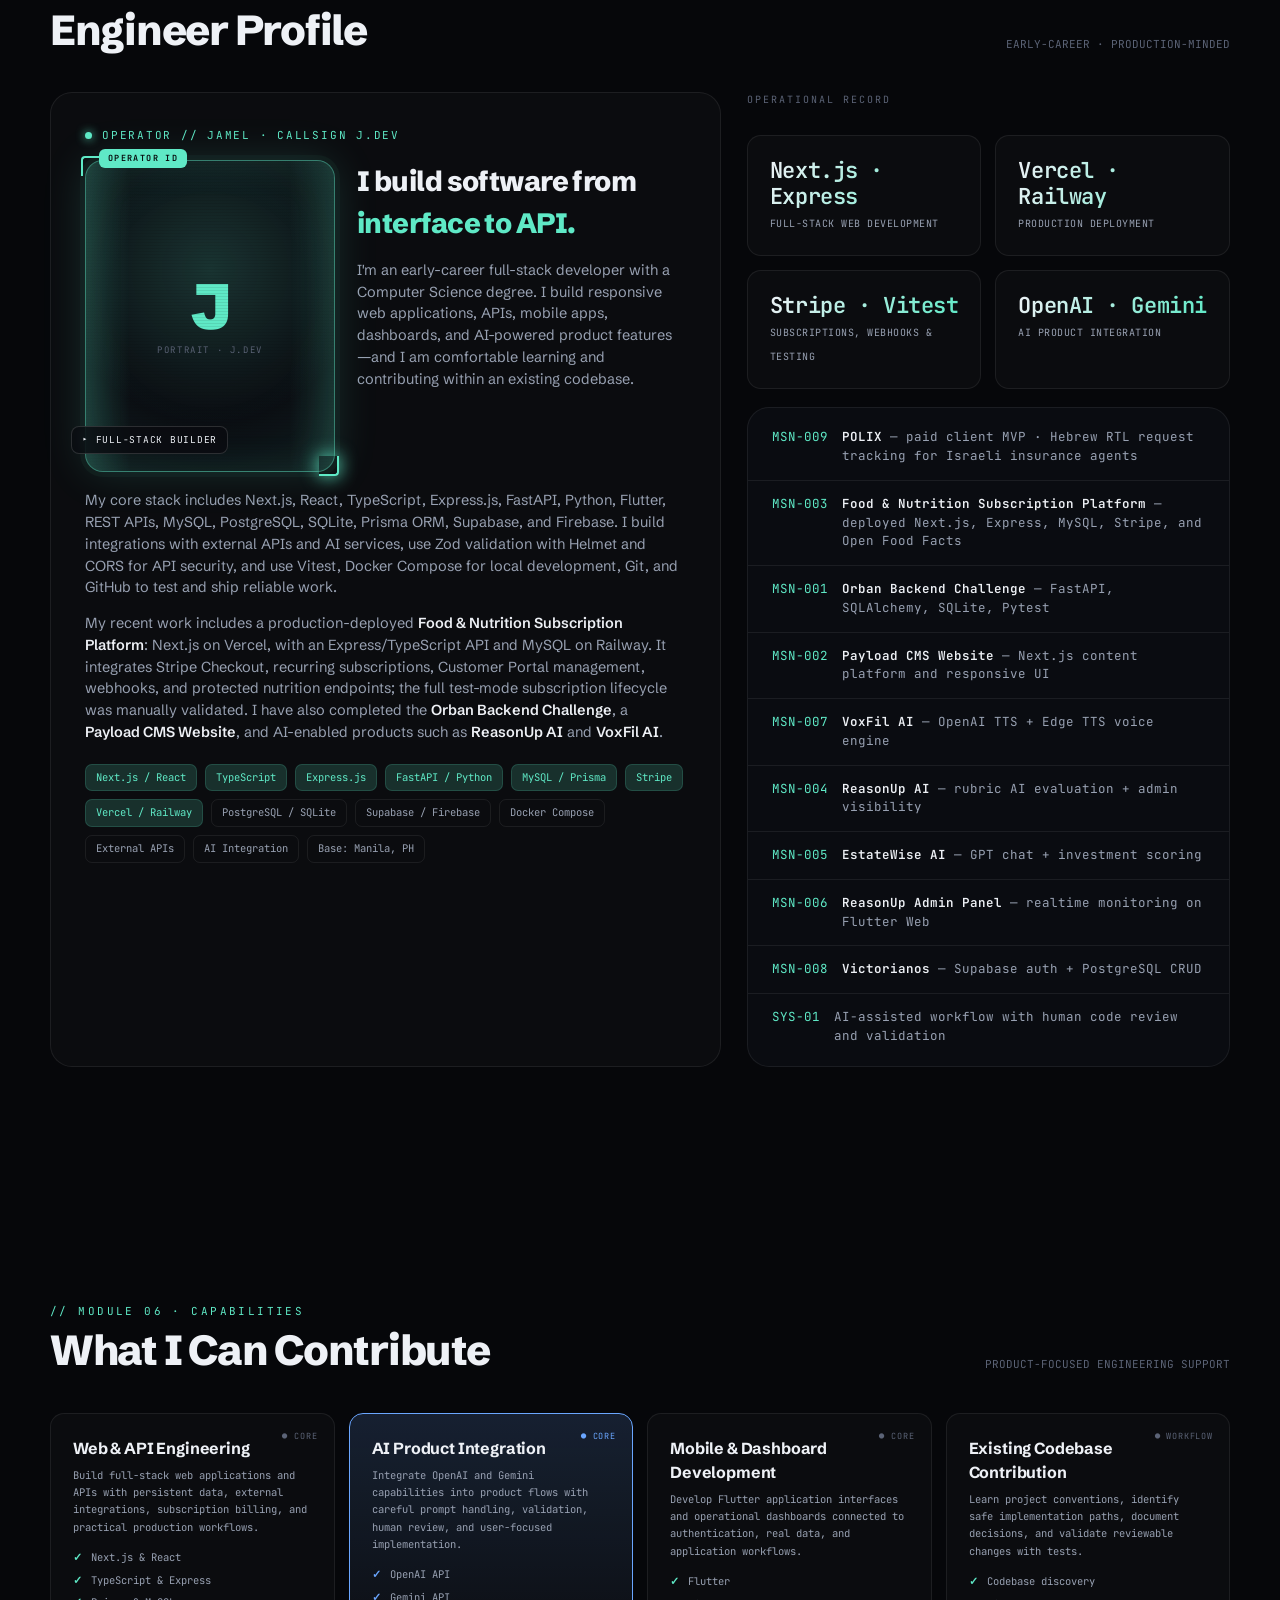
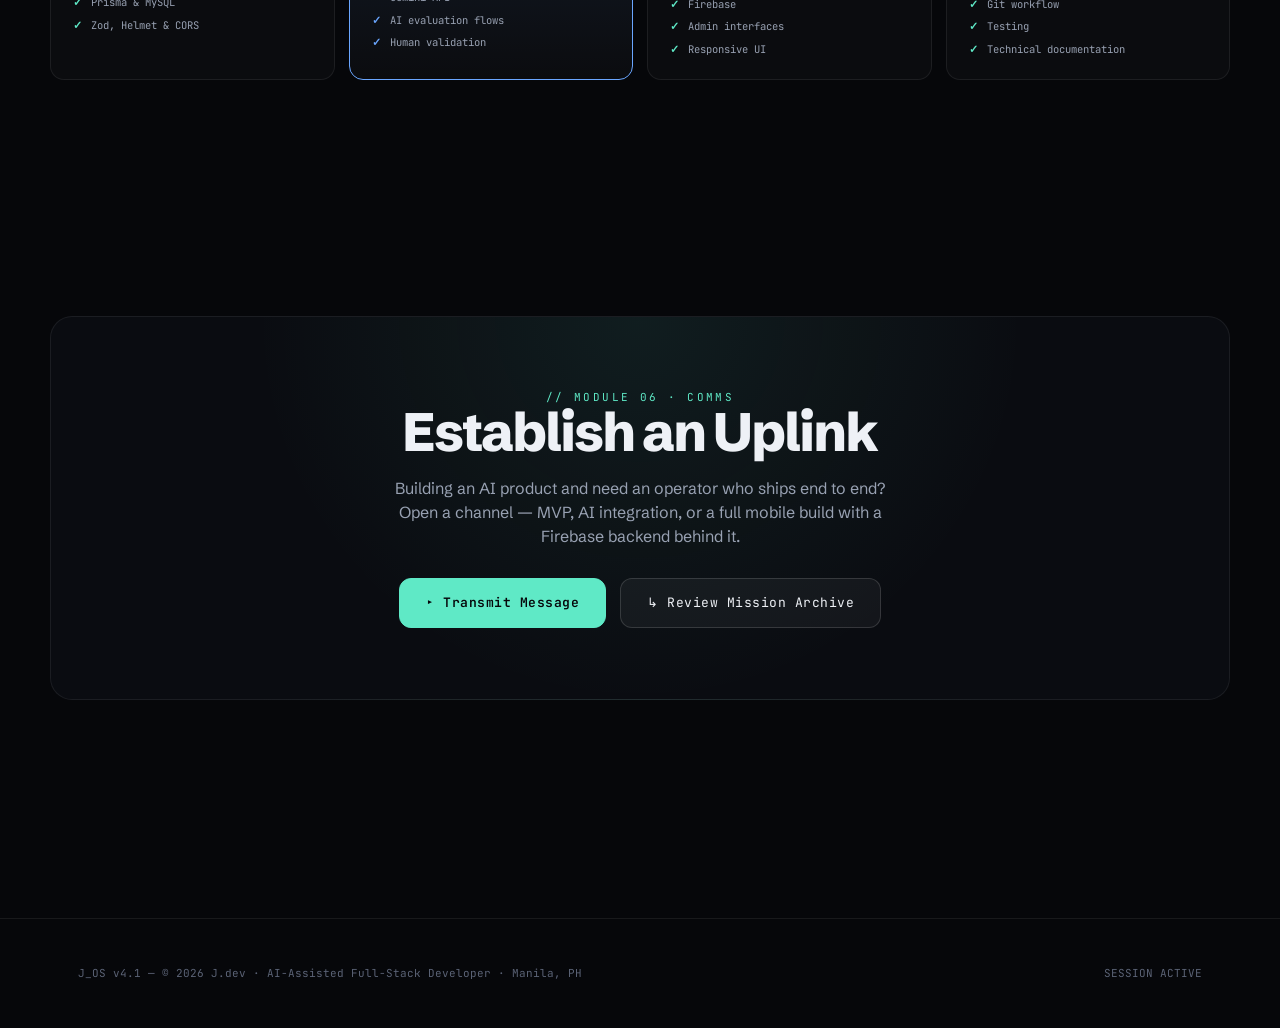
==== commit 255a66e0: "feat: add POLIX client project to portfolio Co-authored-by: Cursor <cursoragent@cursor.com>" ====
--- a/index.html
+++ b/index.html
@@ -906,7 +906,7 @@
   <div class="drow"><span>render</span><span class="dv" id="d-fps">— fps</span></div>
   <div class="drow"><span>core systems</span><span class="dv">8 / 8 online</span></div>
   <div class="drow"><span>ai providers</span><span class="dv">openai · gemini</span></div>
-  <div class="drow"><span>projects</span><span class="dv">8 selected</span></div>
+  <div class="drow"><span>projects</span><span class="dv">9 selected</span></div>
   <div class="drow"><span>viewport</span><span class="dv" id="d-vp">—</span></div>
   <div class="drow"><span>build</span><span class="dv">jos-4.1-recruiter</span></div>
 </div>
@@ -950,6 +950,14 @@
 
   /* ===== REAL DATA — mission archive (real dev projects) ===== */
   const MISSIONS=[
+    {no:"MSN-009",name:"POLIX",status:"MVP COMPLETE",state:"plasma",platform:"PAID CLIENT MVP",
+     tag:"REAL CLIENT PROJECT · PAID MVP",engine:"Supabase + Resend",surface:"Next.js · Vercel",media:"desktop",video:null,poster:null,
+     objective:"Paid client MVP — a Hebrew RTL SaaS platform for Israeli insurance agents to track manual insurance requests, identify stuck work, and stay on top of follow-ups.",
+     impact:"שליטה חכמה בכל בקשה — a fixed-scope paid MVP for Israeli insurance agents (Asia/Jerusalem). Agents record requests to insurers, track status and days-in-status, surface stuck or action-required items, and get in-app plus email reminders. The Next.js app on Vercel uses Supabase Auth, PostgreSQL, and RLS; Vercel Cron runs alert processing and Resend sends email. The MVP does not connect to insurer APIs, payments, analytics, or native mobile apps.",
+     stack:["Next.js","React","TypeScript","Tailwind CSS","shadcn/ui","Supabase","PostgreSQL","RLS","Vercel","Resend","Zod","Git + GitHub"],
+     feat:["Hebrew RTL-first SaaS UX (Heebo / Assistant) for insurance-agent request tracking","Request create/edit with client, insurer, type, dates, notes, status, history, and soft delete","Statuses: Submitted, In Progress, Action Required, Completed, Rejected","Dashboard KPIs, attention items, search, and filters (status, company, type, date, days since status change)","Configurable stuck-request alerts, action-required reminders, and a notification inbox with read/handled state","Email pipeline via Resend with deduplicated keys, retries, and timestamps only after successful delivery","30-day trial with 7/3/1-day reminders; data remains after trial expiration","Supabase Auth (register, login, email confirm, password reset) and protected routes","PostgreSQL RLS, per-user isolation, server-side ownership checks, and Zod validation","Vercel Cron alerts with CRON_SECRET timing-safe comparison; secrets kept out of Git","Automated unit/integration-style tests (Node.js test runner / tsx)"],
+     links:[{label:"Live Demo",href:"#",private:true},{label:"Source Code · Private Repository",href:"#",private:true}]},
+
     {no:"MSN-001",name:"Orban Backend Challenge",status:"COMPLETED",state:"signal",platform:"TECHNICAL ASSESSMENT",
      tag:"BACKEND · EXISTING CODEBASE",engine:"FastAPI + SQLAlchemy",surface:"Next.js · FastAPI",media:"desktop",video:null,poster:"images/orban-backend.png",
      objective:"Client technical assessment completed within an existing codebase. Implemented and documented backend-focused functionality with clear API boundaries, relational persistence, and a testable development workflow.",
@@ -1023,6 +1031,7 @@
     {text:"OpenAI · Gemini",label:"AI Product Integration"}
   ];
   const LOG=[
+    ["MSN-009","<b>POLIX</b> — paid client MVP · Hebrew RTL request tracking for Israeli insurance agents"],
     ["MSN-003","<b>Food &amp; Nutrition Subscription Platform</b> — deployed Next.js, Express, MySQL, Stripe, and Open Food Facts"],
     ["MSN-001","<b>Orban Backend Challenge</b> — FastAPI, SQLAlchemy, SQLite, Pytest"],
     ["MSN-002","<b>Payload CMS Website</b> — Next.js content platform and responsive UI"],
@@ -1059,7 +1068,7 @@
   const bootLines=[
     ["init j_os kernel","OK"],["mount client layer · next.js / flutter","OK"],
     ["link api + data layer · fastapi / sql","OK"],["handshake openai api","OK"],["handshake gemini api","OK"],
-    ["calibrate core systems · 8 modules","OK"],["index project archive · 8 projects","OK"],["all systems nominal","READY"]
+    ["calibrate core systems · 8 modules","OK"],["index project archive · 9 projects","OK"],["all systems nominal","READY"]
   ];
   function runBoot(){
     if(reduce){finishBoot();return;}
@@ -1275,9 +1284,9 @@
   function buildOps(){
     const ops=$("#ops");
     const groups=[
-      {kicker:"Featured projects",title:"Featured Work",detail:"Top web and backend projects for a fast recruiter review.",items:[0,1,2]},
-      {kicker:"Web & backend",title:"Additional Web Engineering",detail:"Web application work that connects UI, authentication, product workflows, and AI capabilities.",items:[6]},
-      {kicker:"Mobile & AI",title:"Mobile, AI & Operations",detail:"Cross-platform apps, operational dashboards, and AI-enabled product flows.",items:[3,4,5,7]}
+      {kicker:"Featured projects",title:"Featured Work",detail:"Paid client MVP first, then top web and backend projects for a fast recruiter review.",items:[0,1,2,3]},
+      {kicker:"Web & backend",title:"Additional Web Engineering",detail:"Web application work that connects UI, authentication, product workflows, and AI capabilities.",items:[7]},
+      {kicker:"Mobile & AI",title:"Mobile, AI & Operations",detail:"Cross-platform apps, operational dashboards, and AI-enabled product flows.",items:[4,5,6,8]}
     ];
     groups.forEach(group=>{
       const head=document.createElement("div");head.className="archive-group";
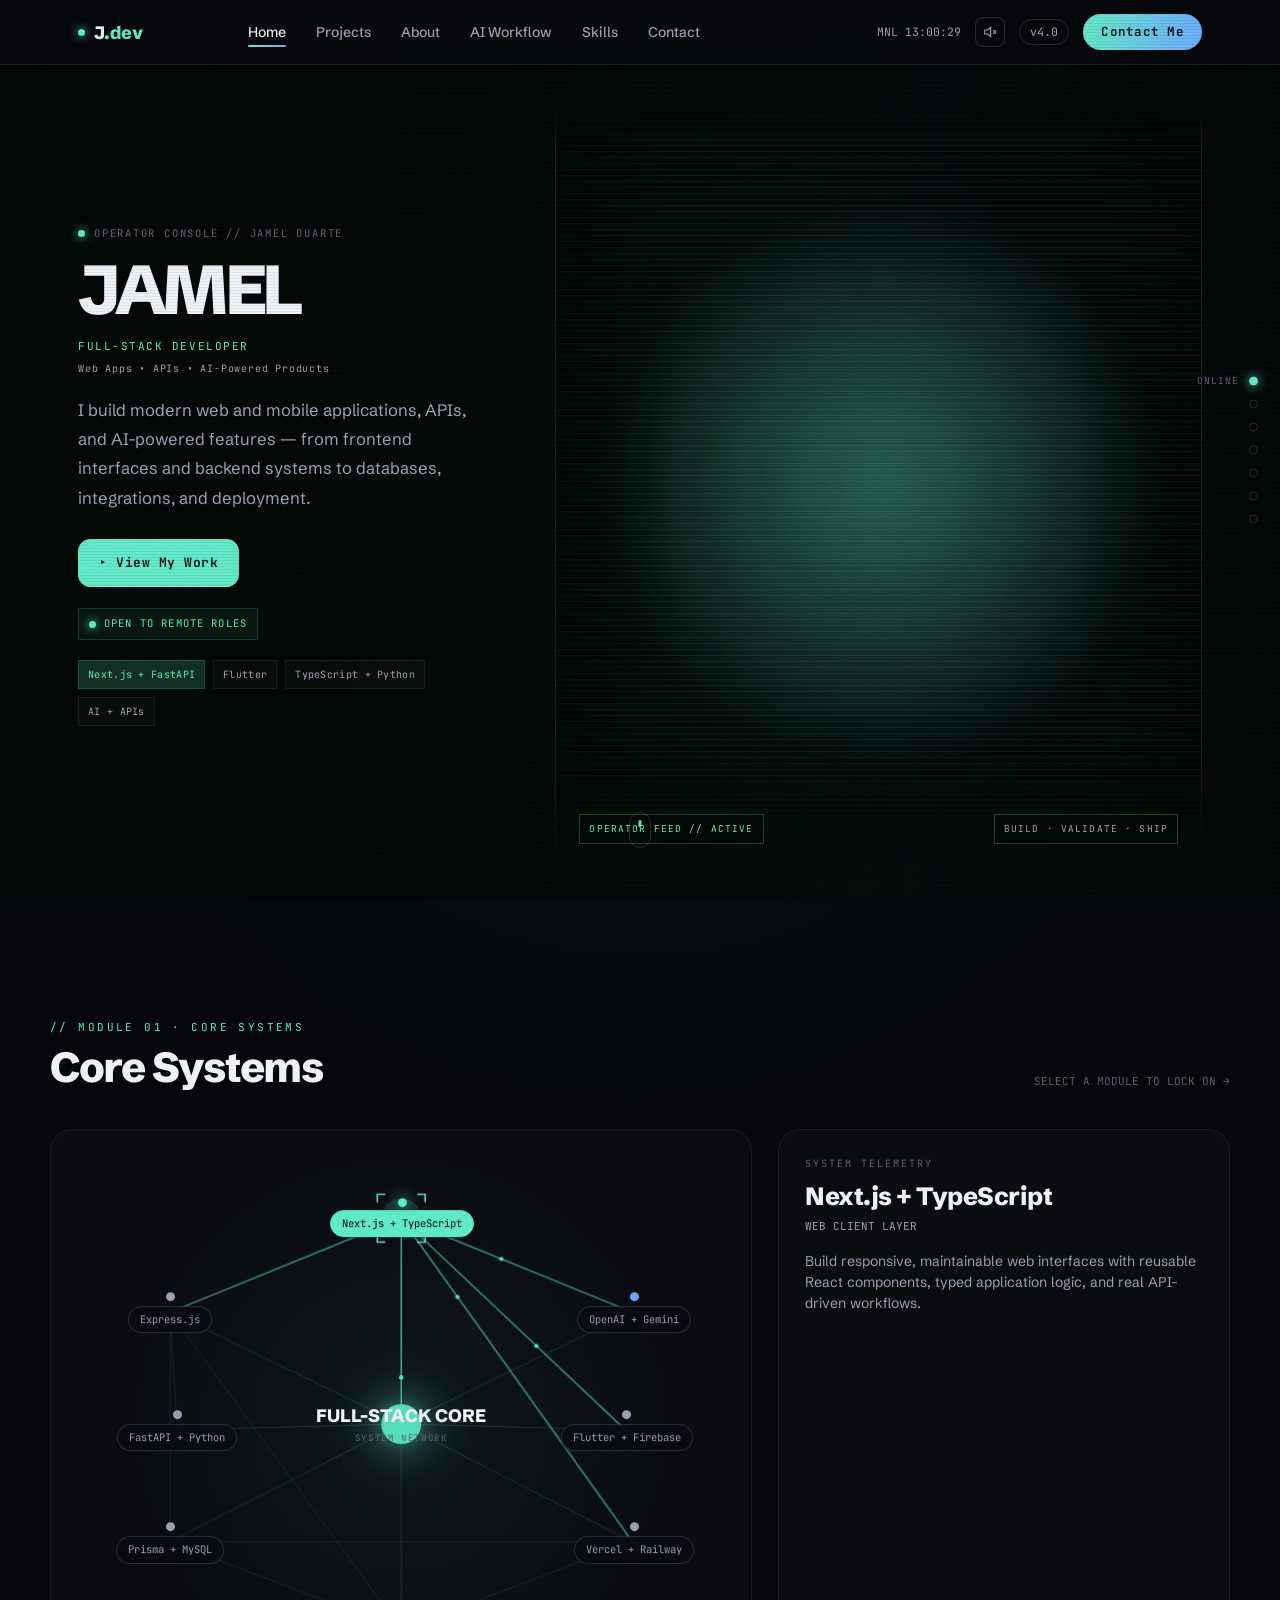
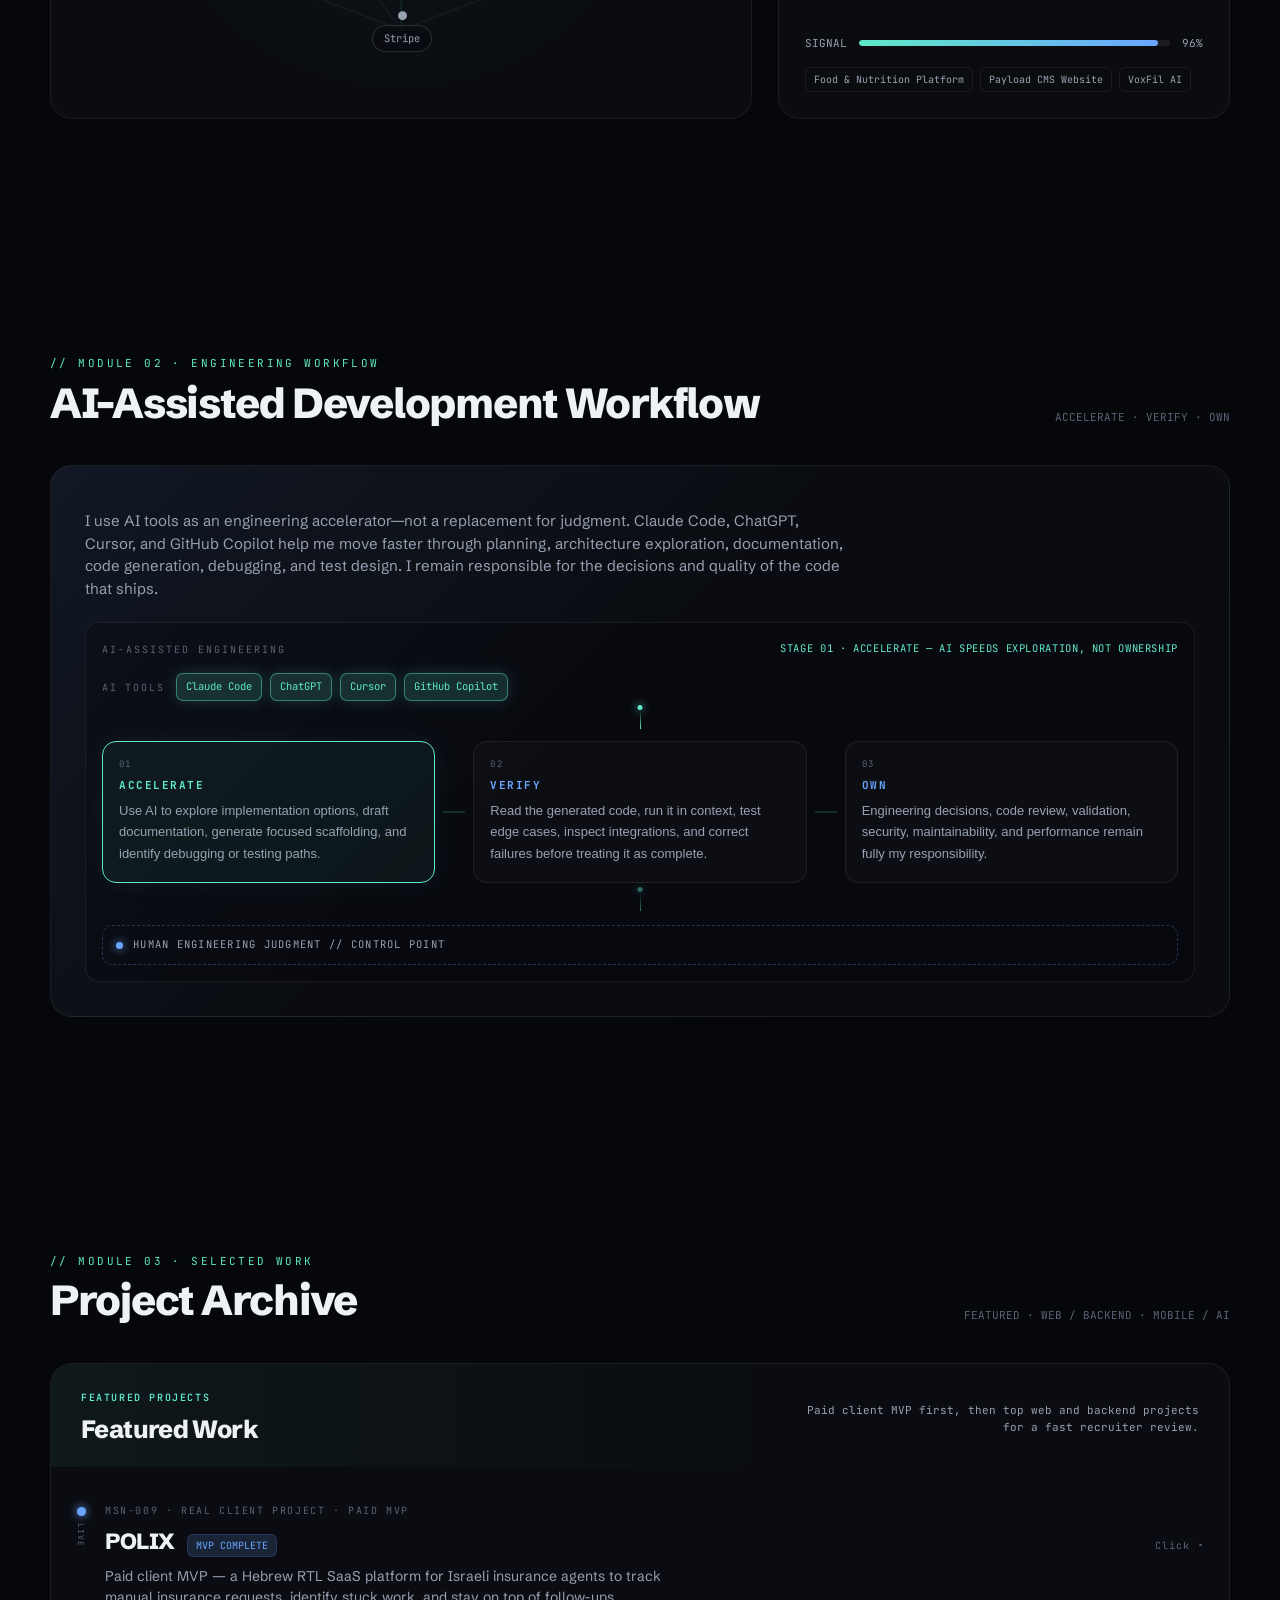
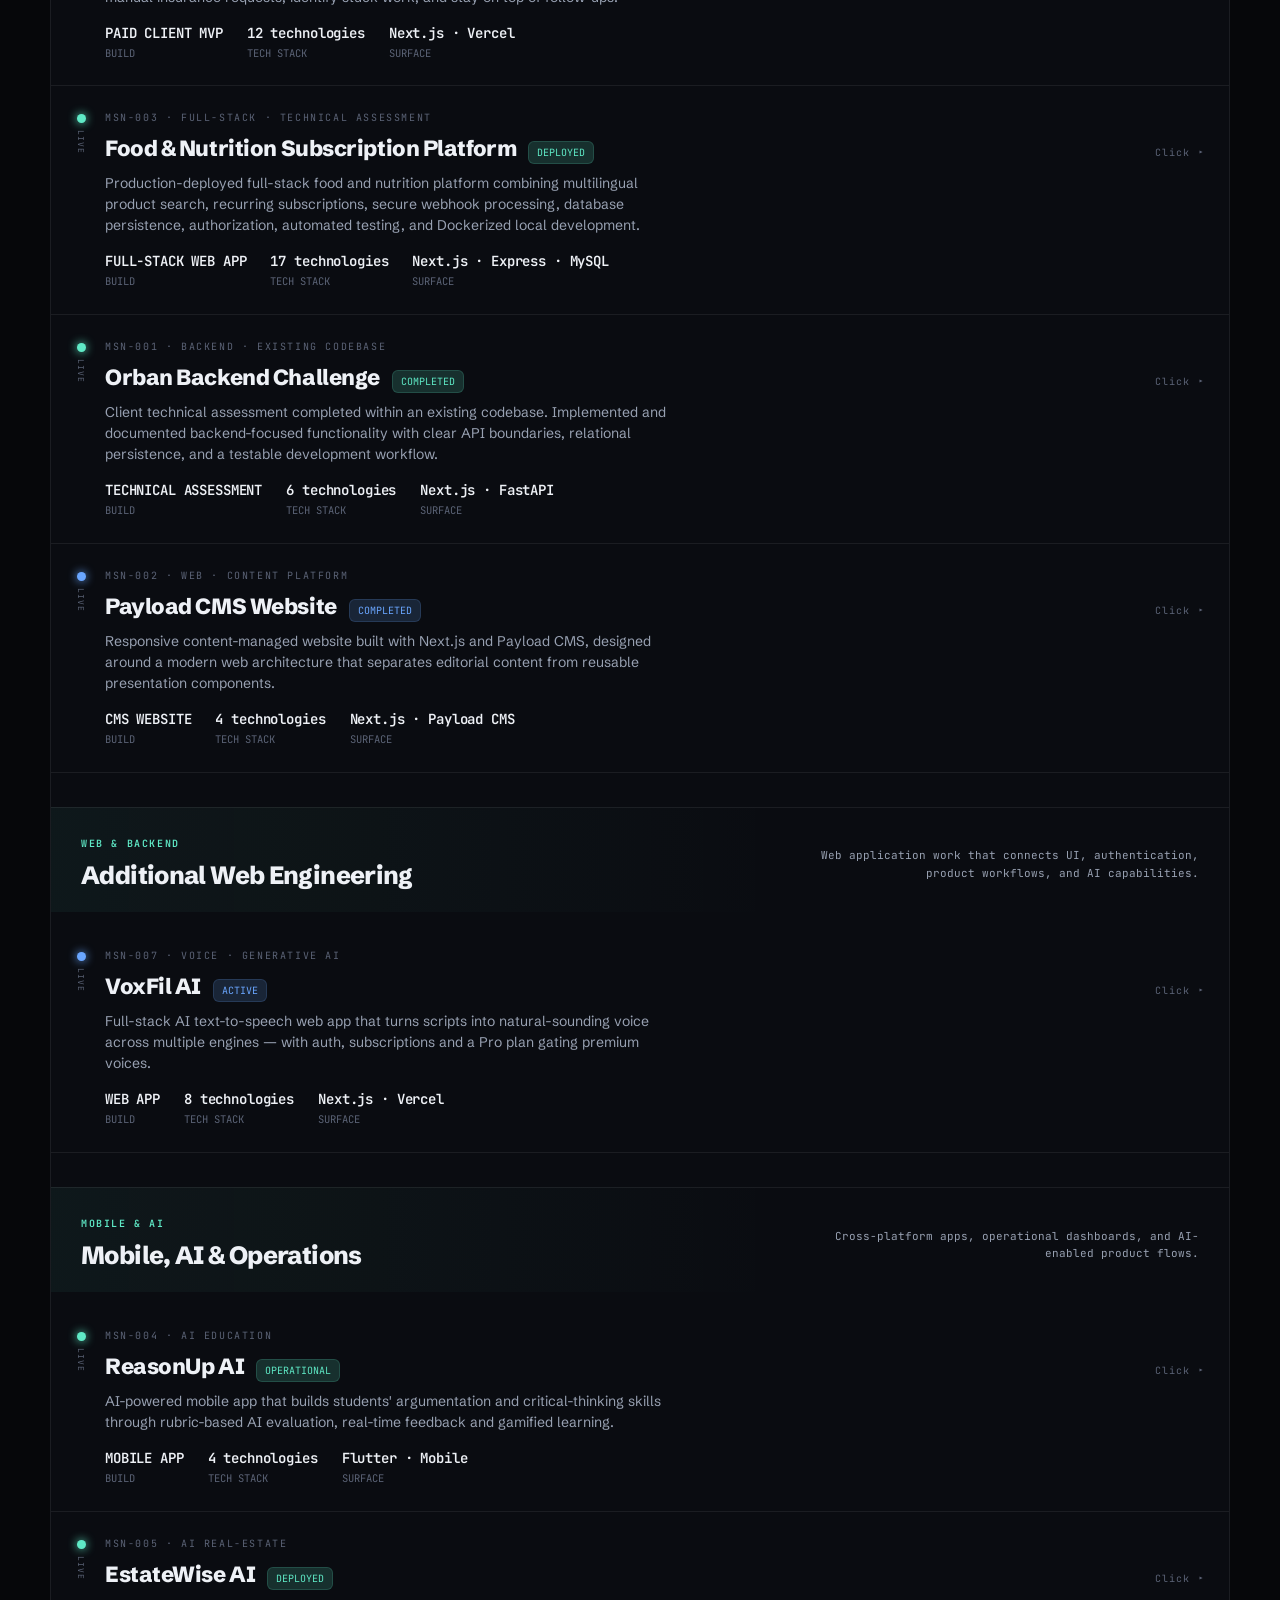
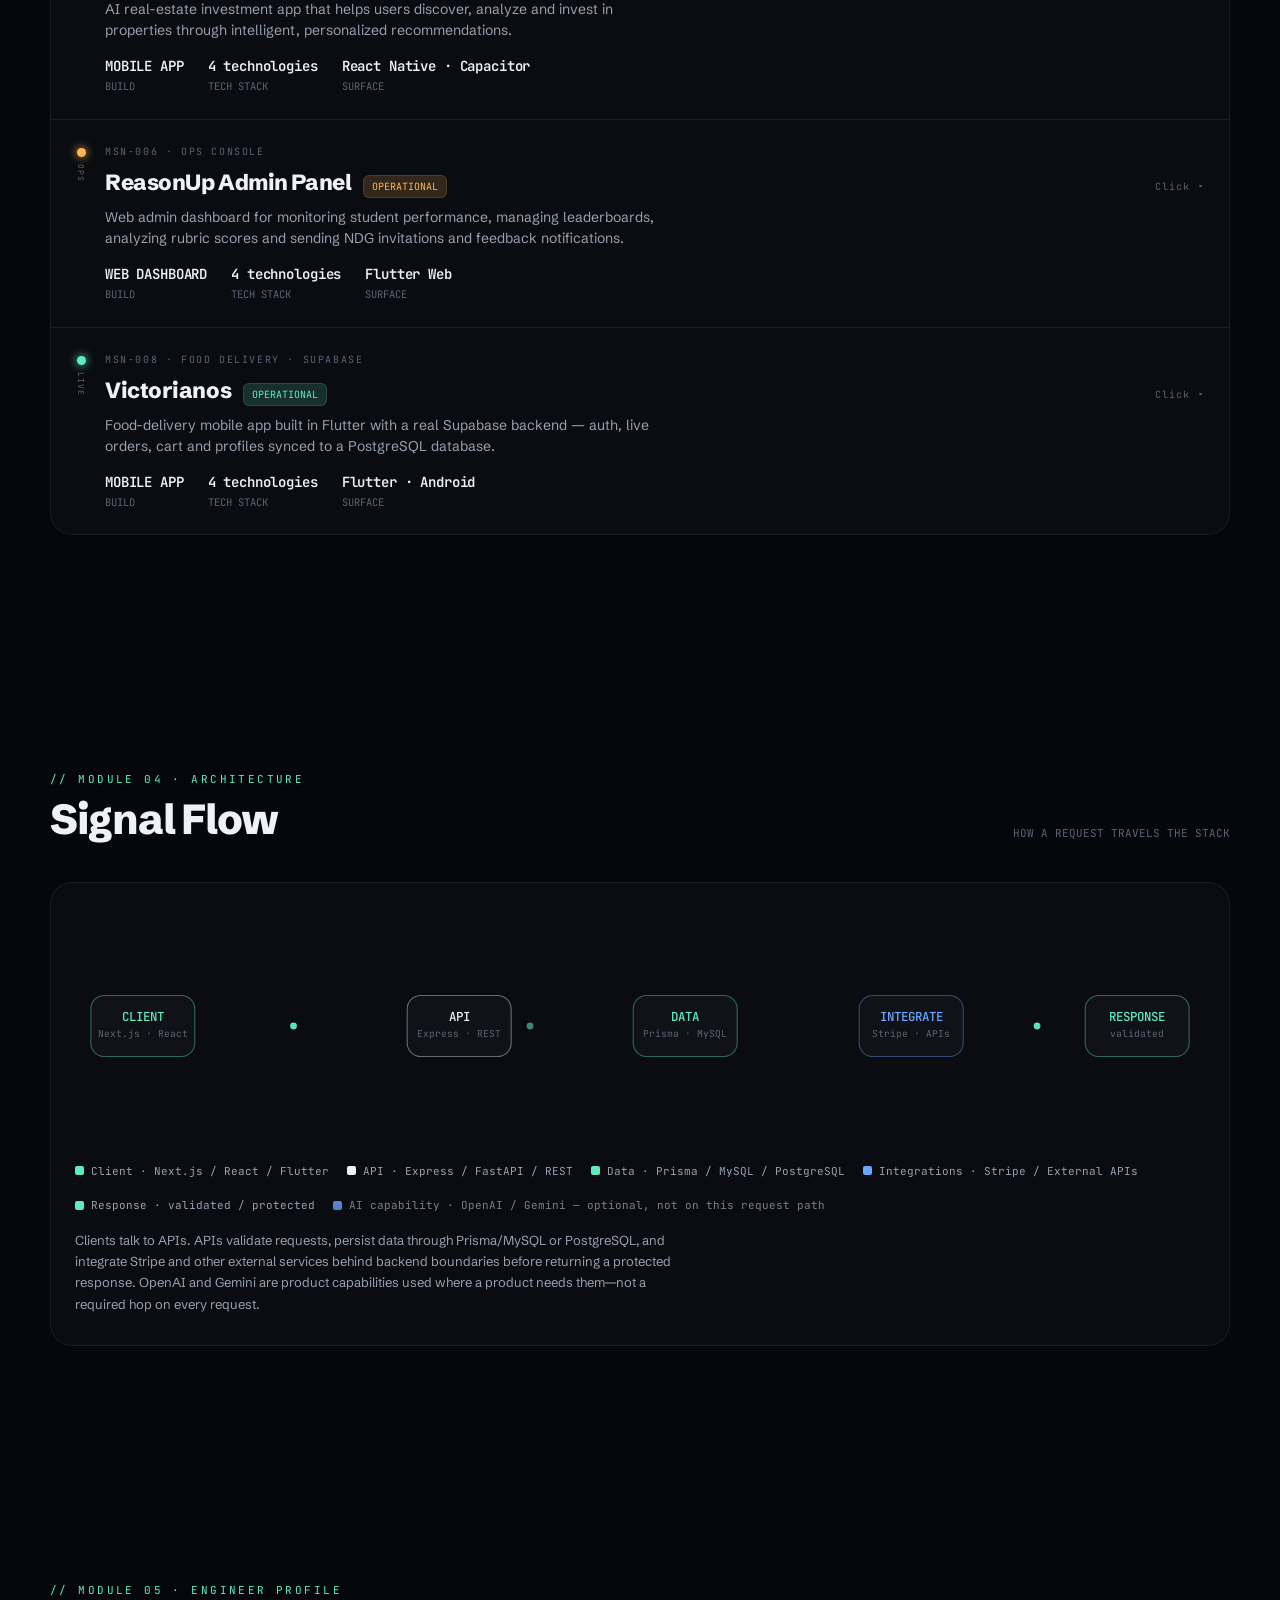
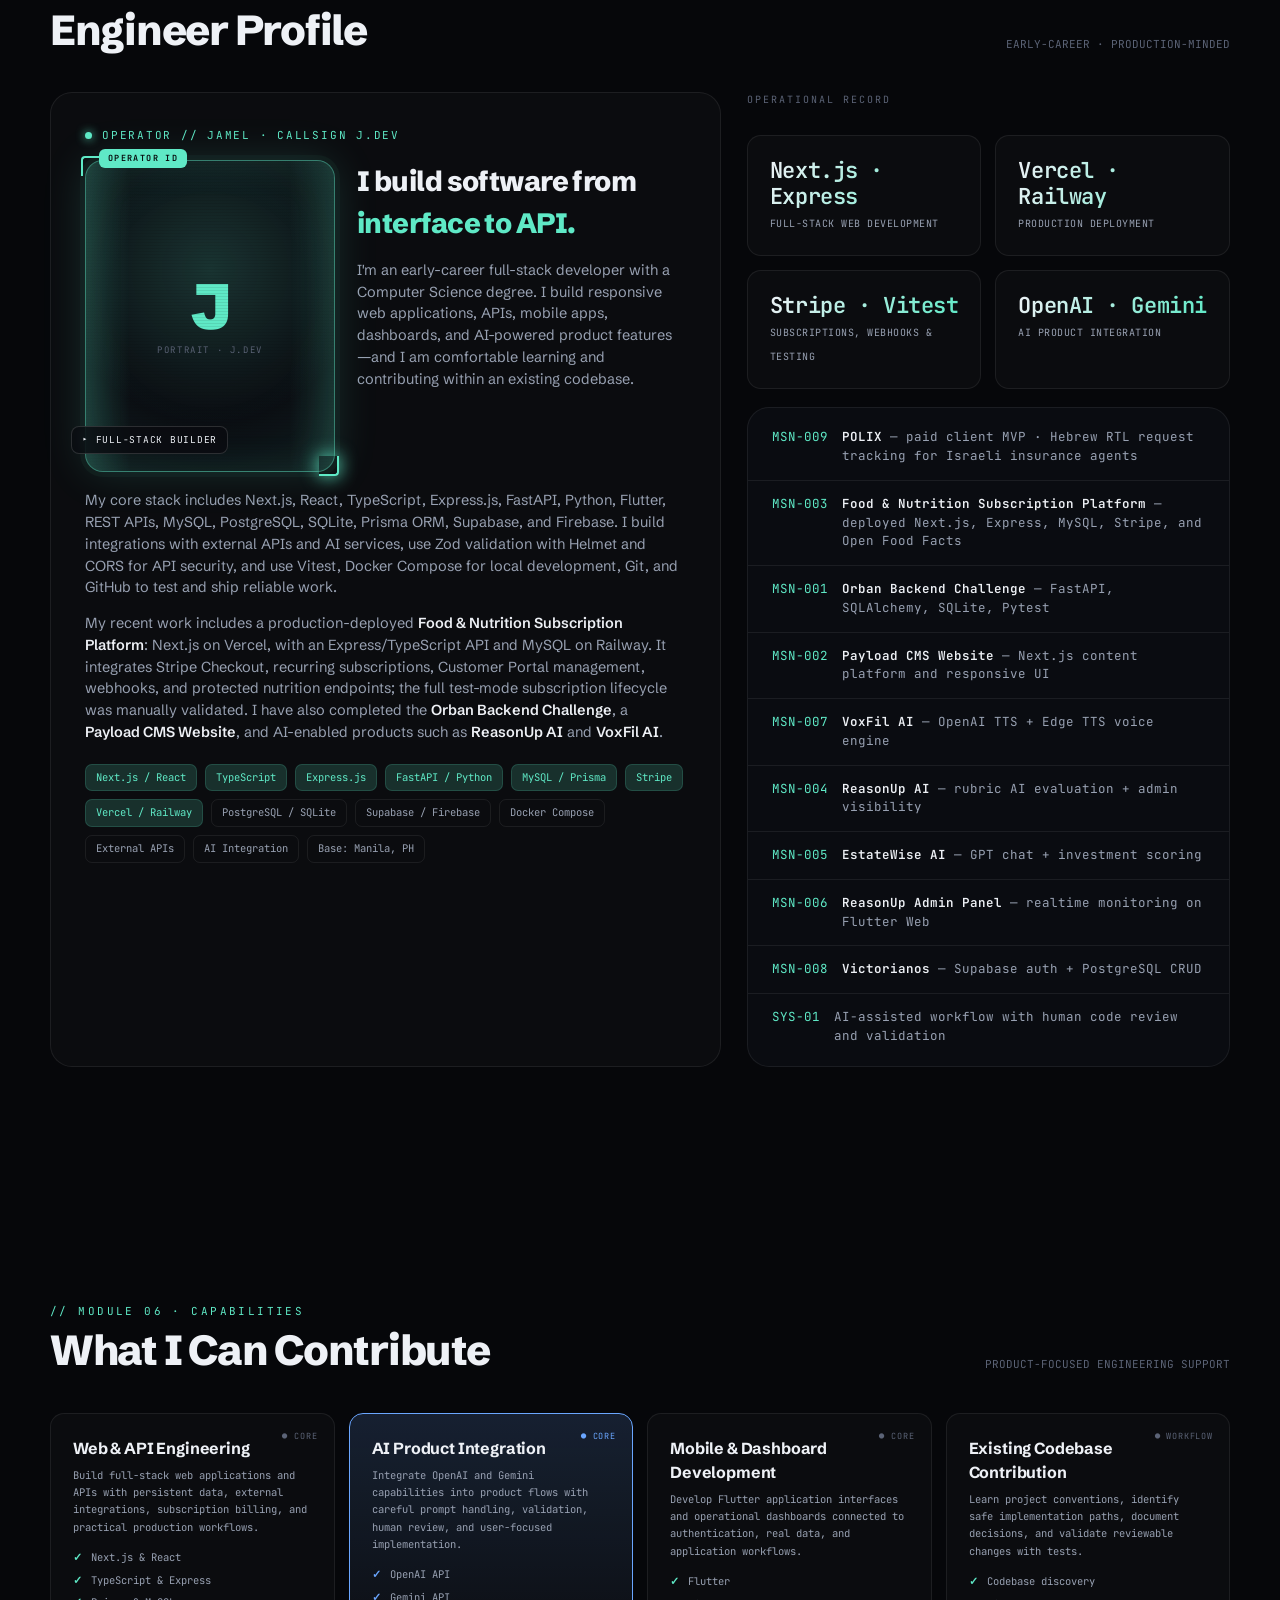
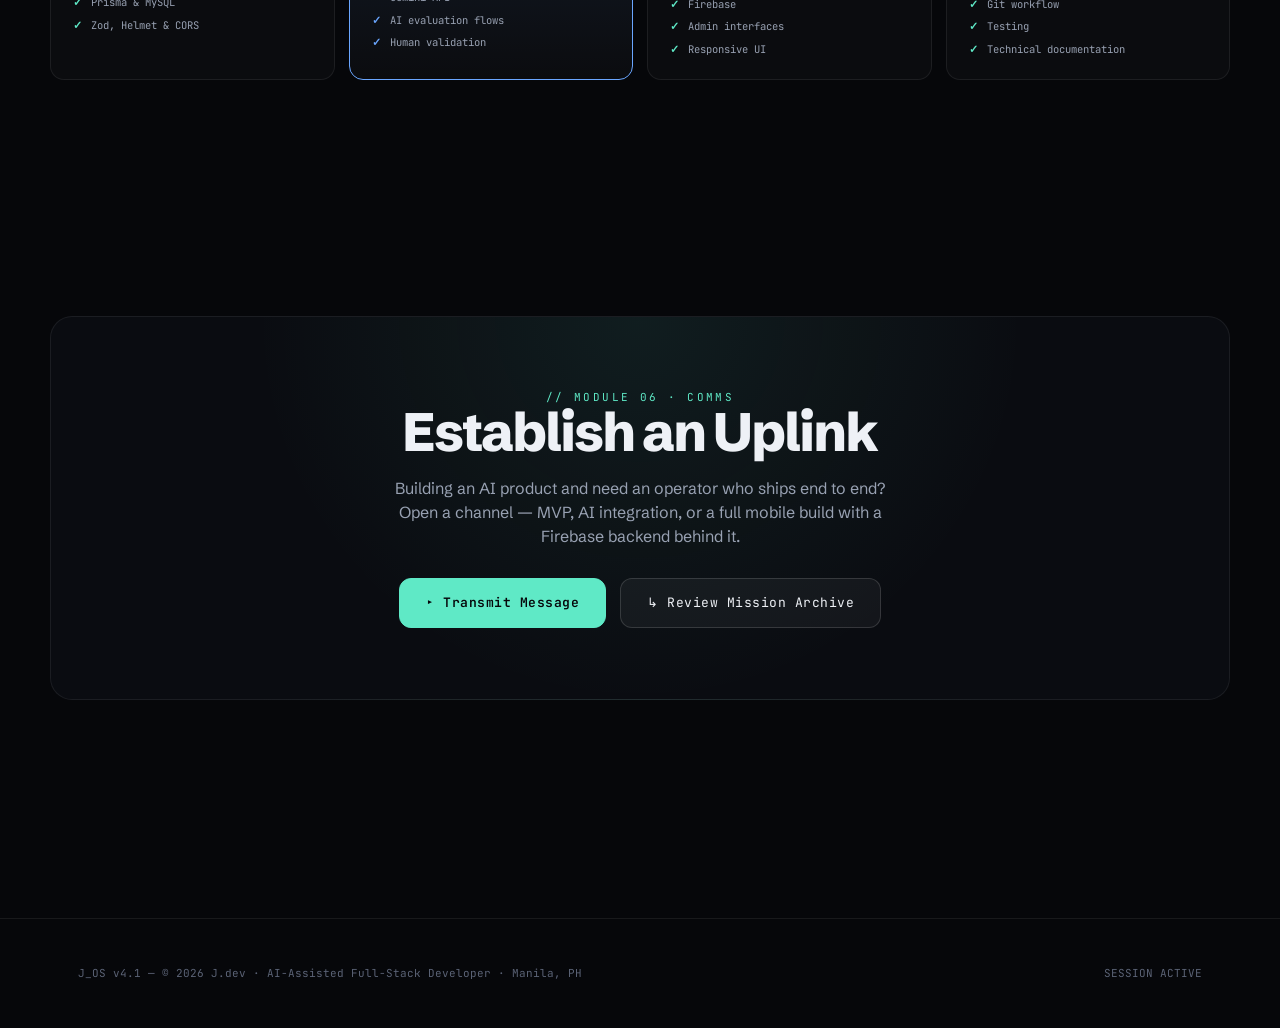
==== commit 1bd708eb: "feat: add POLIX portfolio image and reorder featured work Co-authored-by: Cursor <cursoragent@cursor" ====
--- a/index.html
+++ b/index.html
@@ -951,7 +951,7 @@
   /* ===== REAL DATA — mission archive (real dev projects) ===== */
   const MISSIONS=[
     {no:"MSN-009",name:"POLIX",status:"MVP COMPLETE",state:"plasma",platform:"PAID CLIENT MVP",
-     tag:"REAL CLIENT PROJECT · PAID MVP",engine:"Supabase + Resend",surface:"Next.js · Vercel",media:"desktop",video:null,poster:null,
+     tag:"REAL CLIENT PROJECT · PAID MVP",engine:"Supabase + Resend",surface:"Next.js · Vercel",media:"desktop",video:null,poster:"images/Polix.png",
      objective:"Paid client MVP — a Hebrew RTL SaaS platform for Israeli insurance agents to track manual insurance requests, identify stuck work, and stay on top of follow-ups.",
      impact:"שליטה חכמה בכל בקשה — a fixed-scope paid MVP for Israeli insurance agents (Asia/Jerusalem). Agents record requests to insurers, track status and days-in-status, surface stuck or action-required items, and get in-app plus email reminders. The Next.js app on Vercel uses Supabase Auth, PostgreSQL, and RLS; Vercel Cron runs alert processing and Resend sends email. The MVP does not connect to insurer APIs, payments, analytics, or native mobile apps.",
      stack:["Next.js","React","TypeScript","Tailwind CSS","shadcn/ui","Supabase","PostgreSQL","RLS","Vercel","Resend","Zod","Git + GitHub"],
@@ -1284,7 +1284,7 @@
   function buildOps(){
     const ops=$("#ops");
     const groups=[
-      {kicker:"Featured projects",title:"Featured Work",detail:"Paid client MVP first, then top web and backend projects for a fast recruiter review.",items:[0,1,2,3]},
+      {kicker:"Featured projects",title:"Featured Work",detail:"Paid client MVP first, then top web and backend projects for a fast recruiter review.",items:[0,3,1,2]},
       {kicker:"Web & backend",title:"Additional Web Engineering",detail:"Web application work that connects UI, authentication, product workflows, and AI capabilities.",items:[7]},
       {kicker:"Mobile & AI",title:"Mobile, AI & Operations",detail:"Cross-platform apps, operational dashboards, and AI-enabled product flows.",items:[4,5,6,8]}
     ];
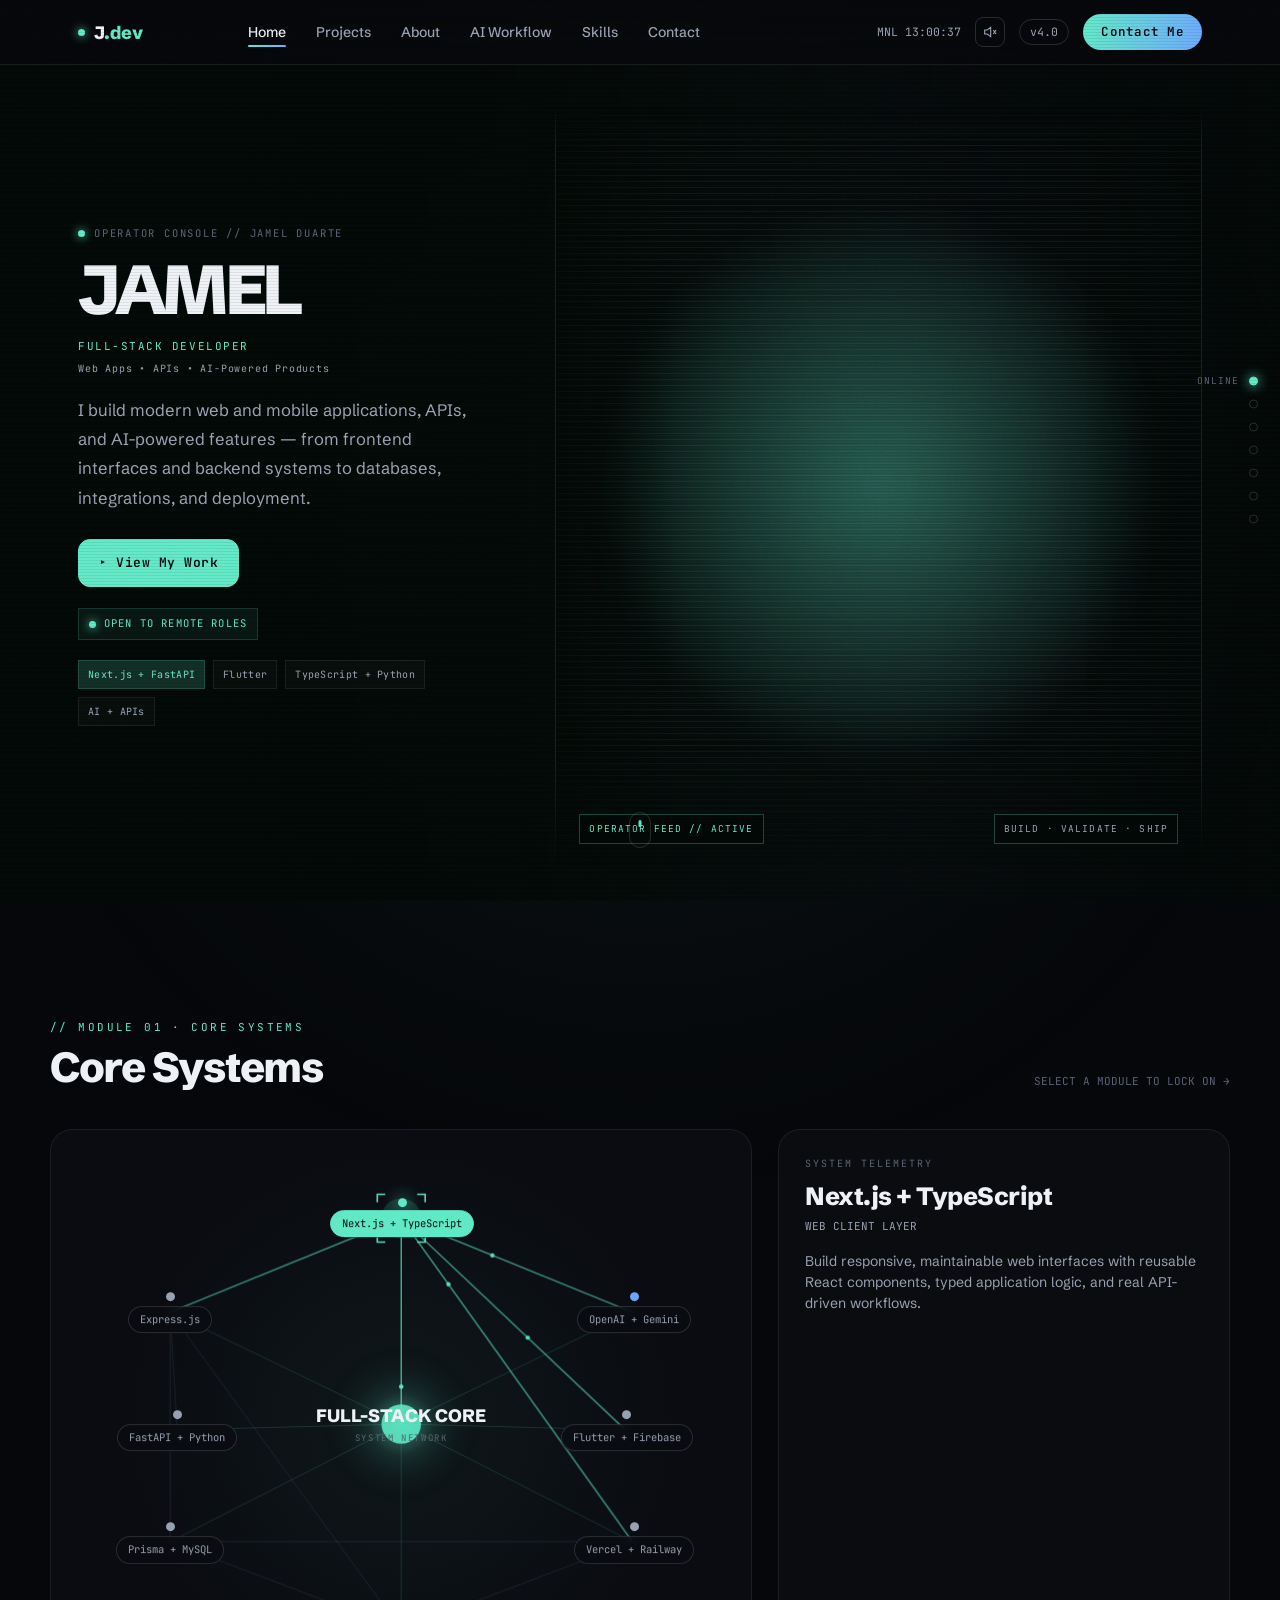
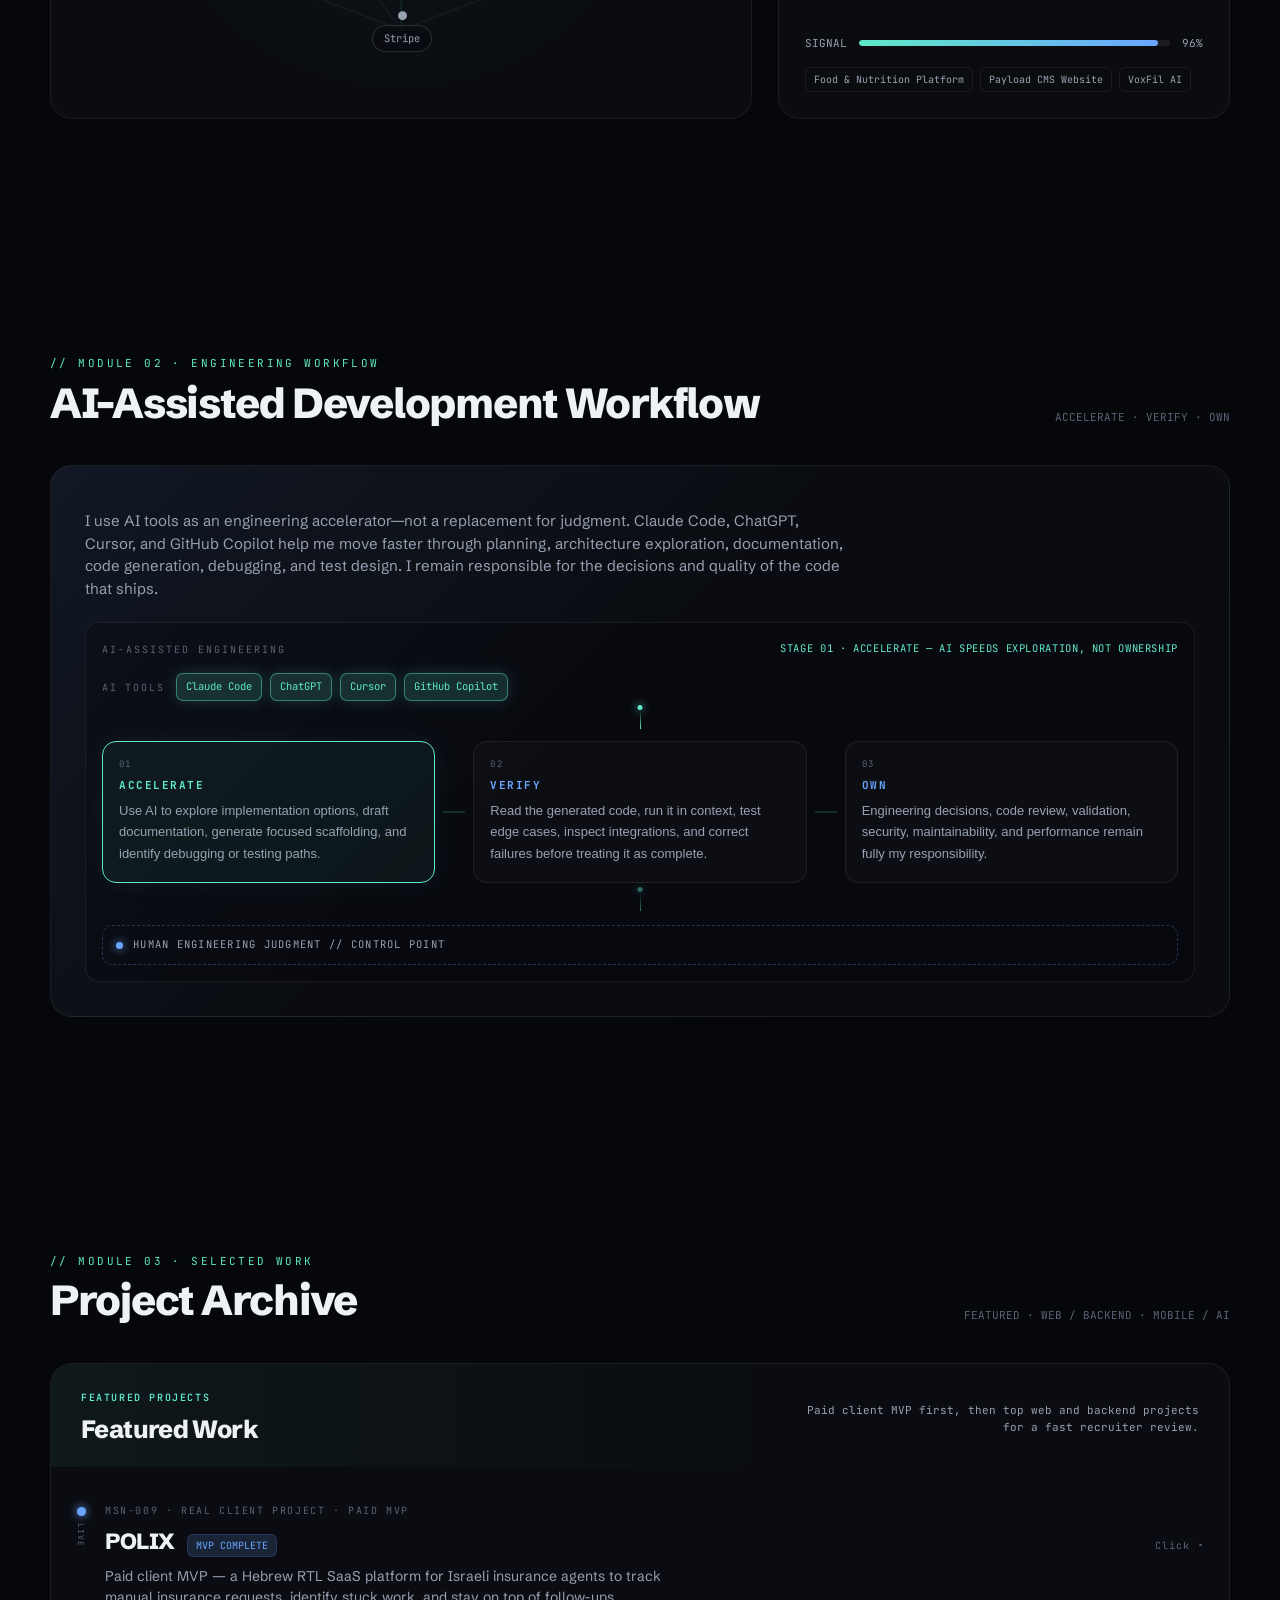
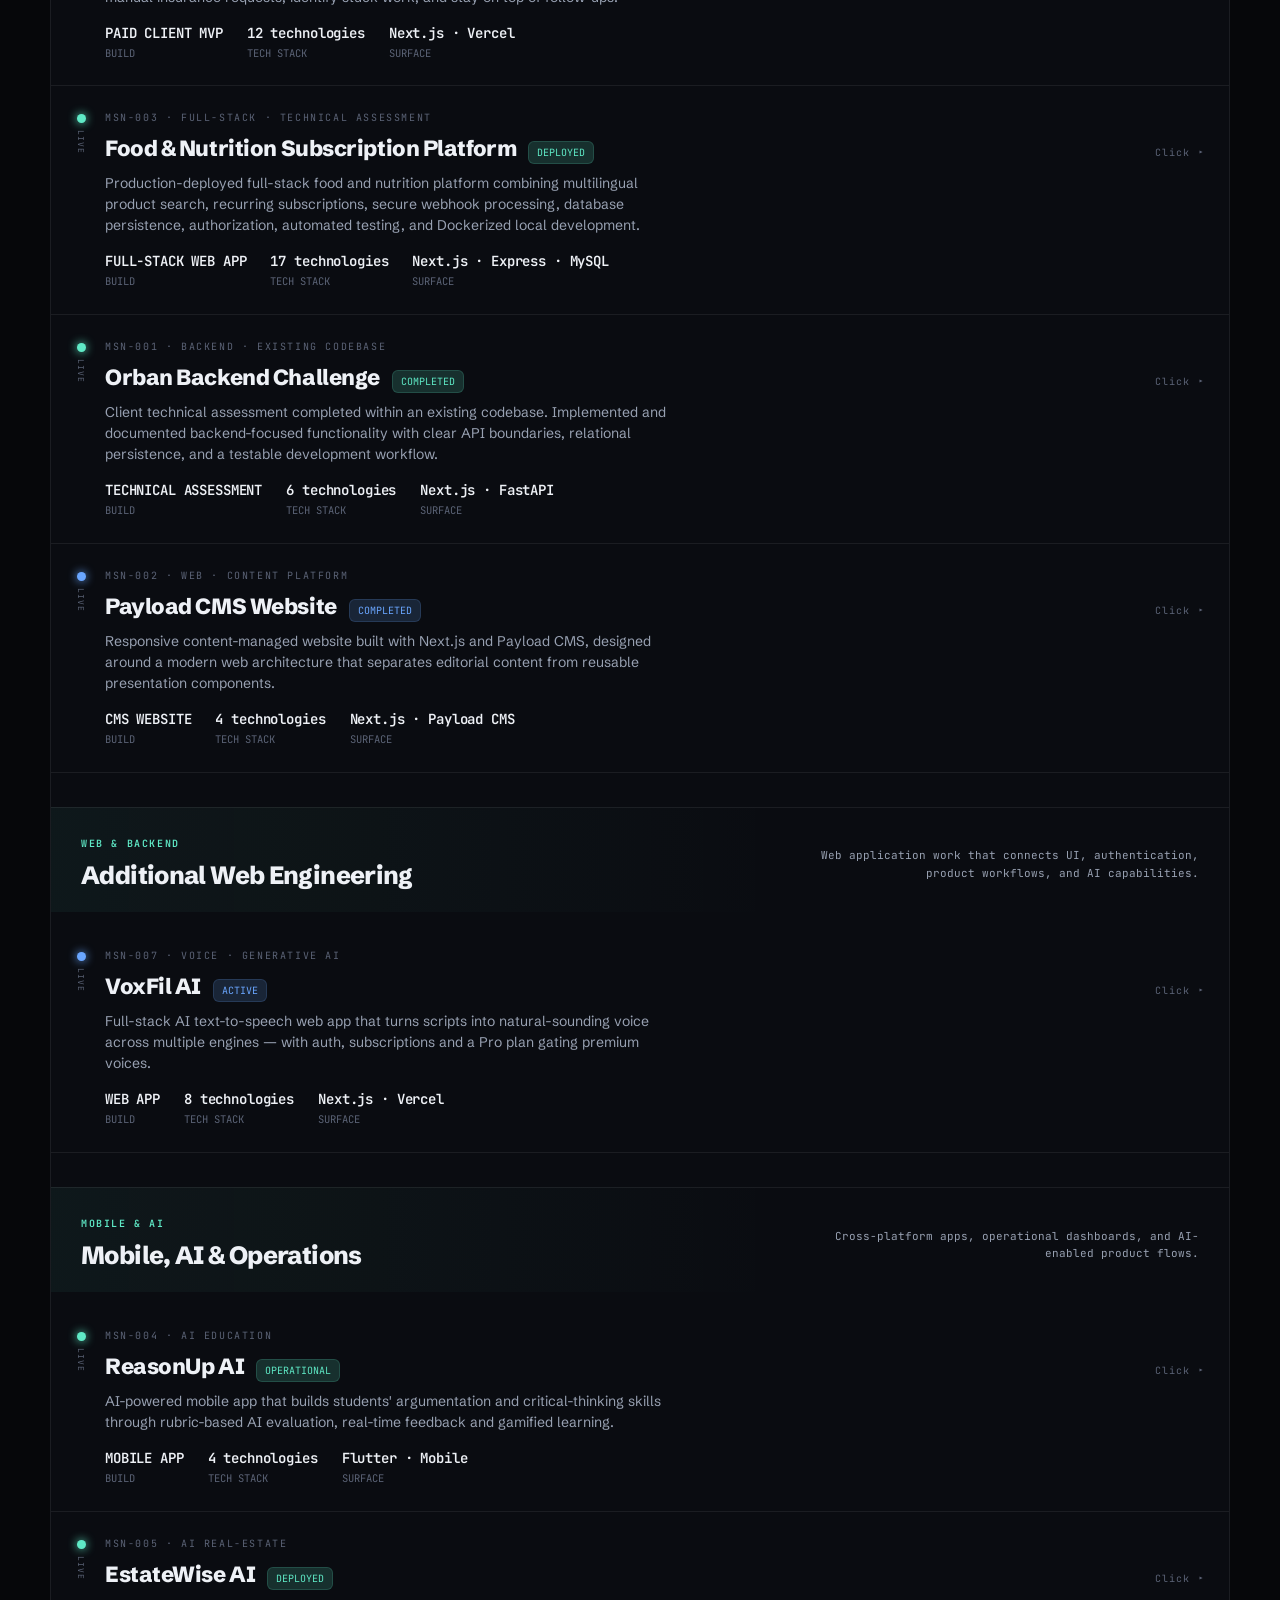
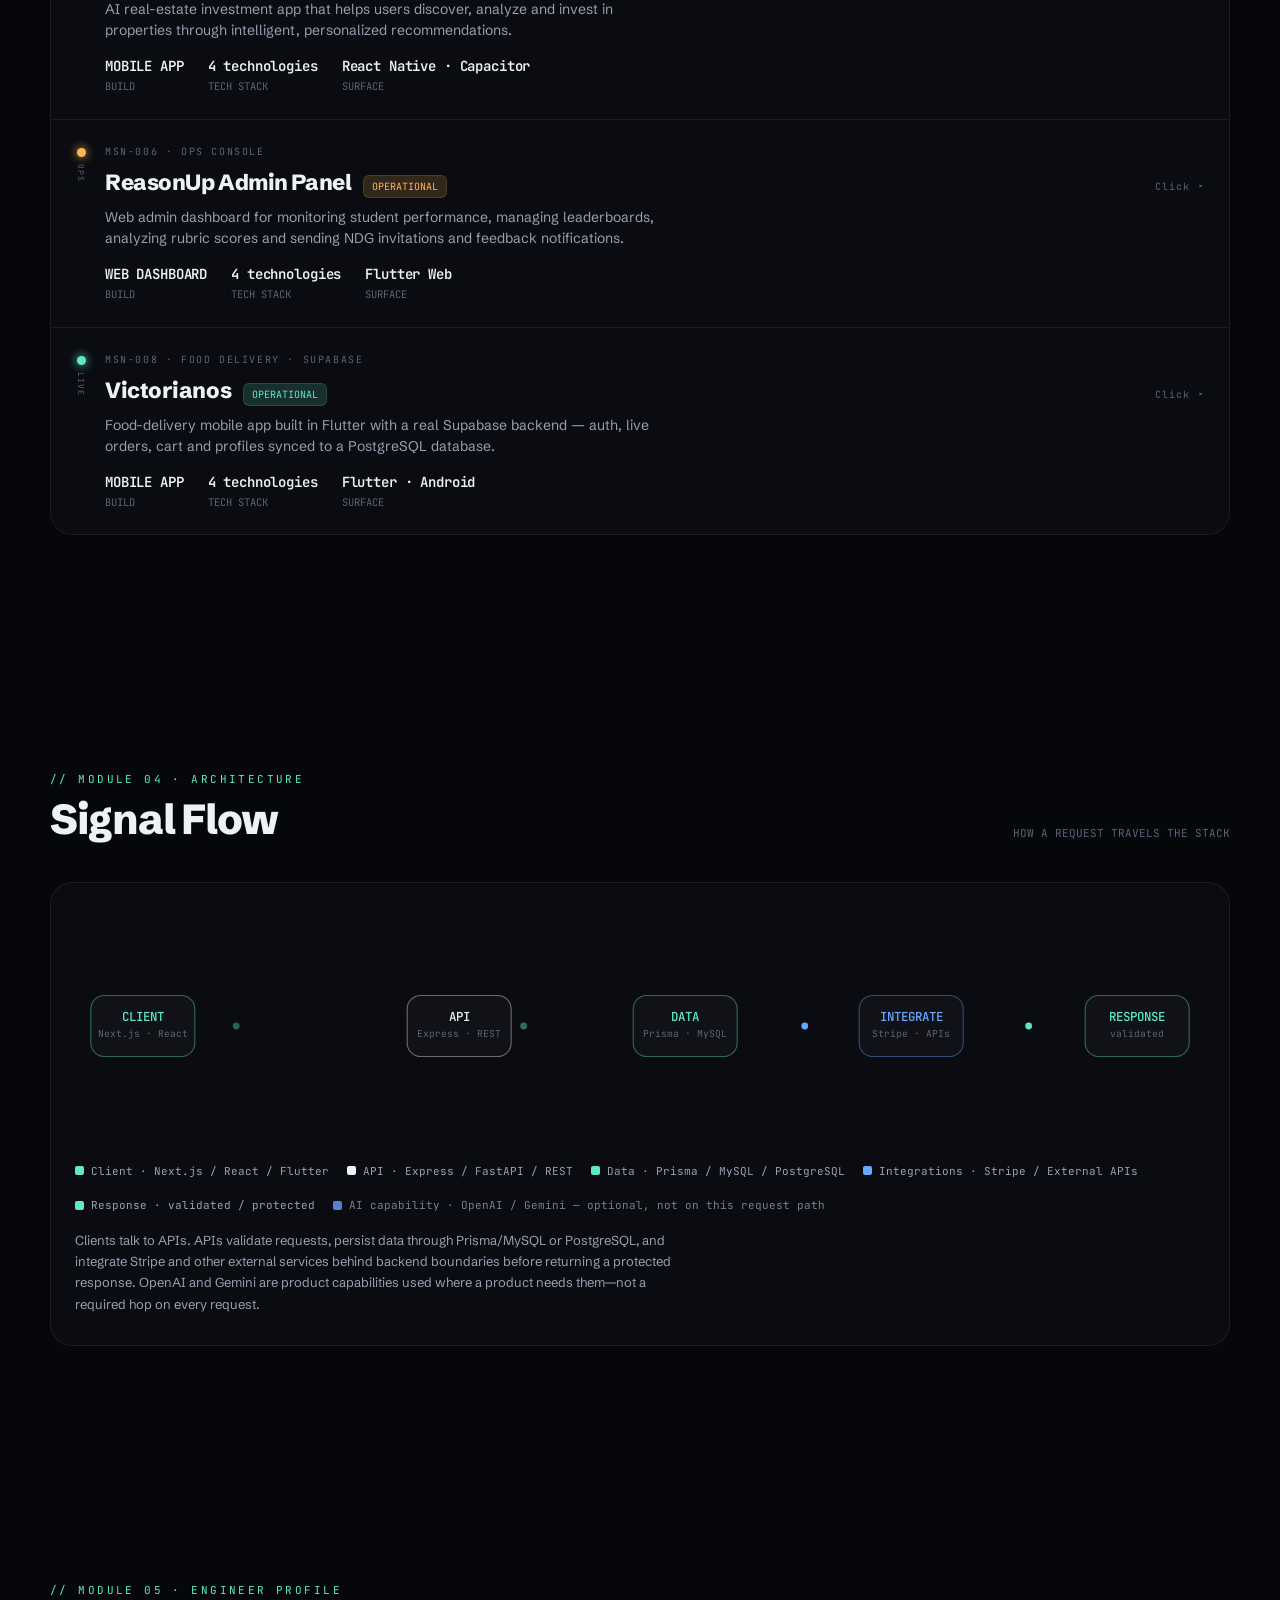
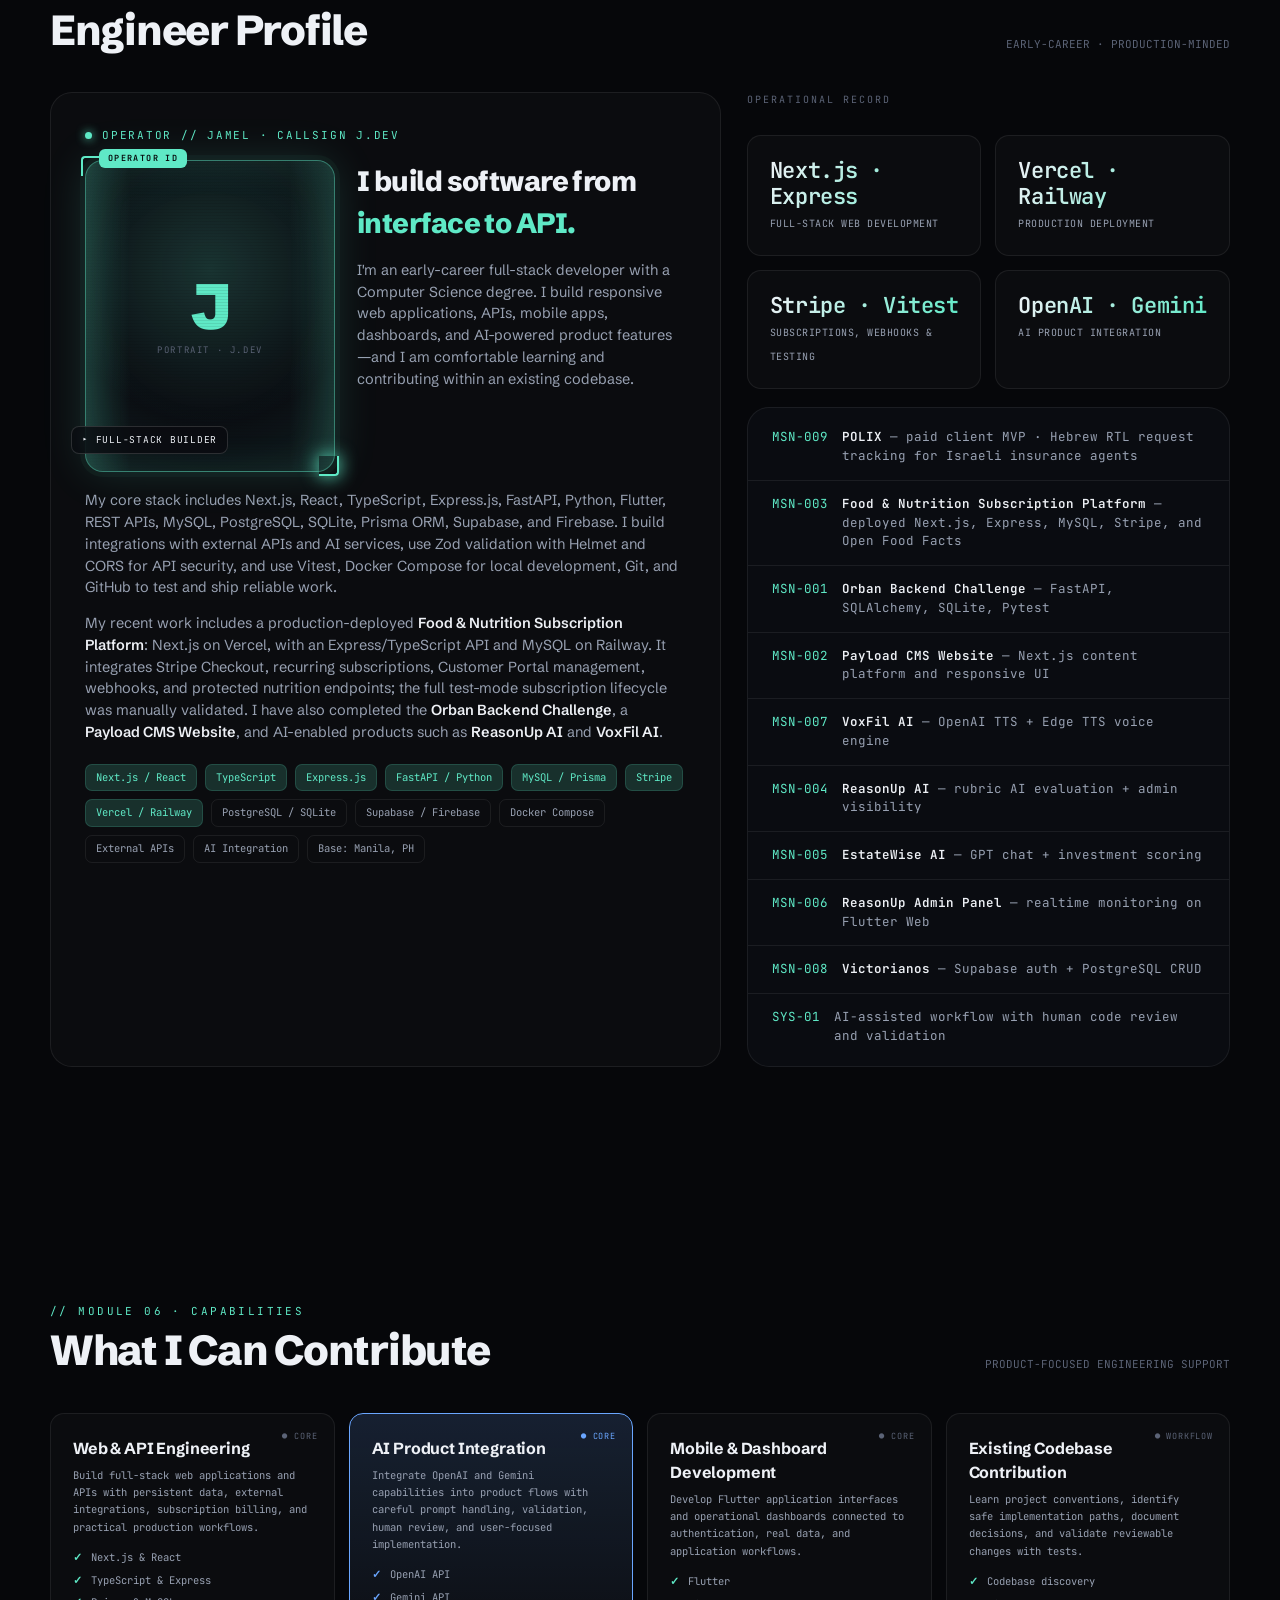
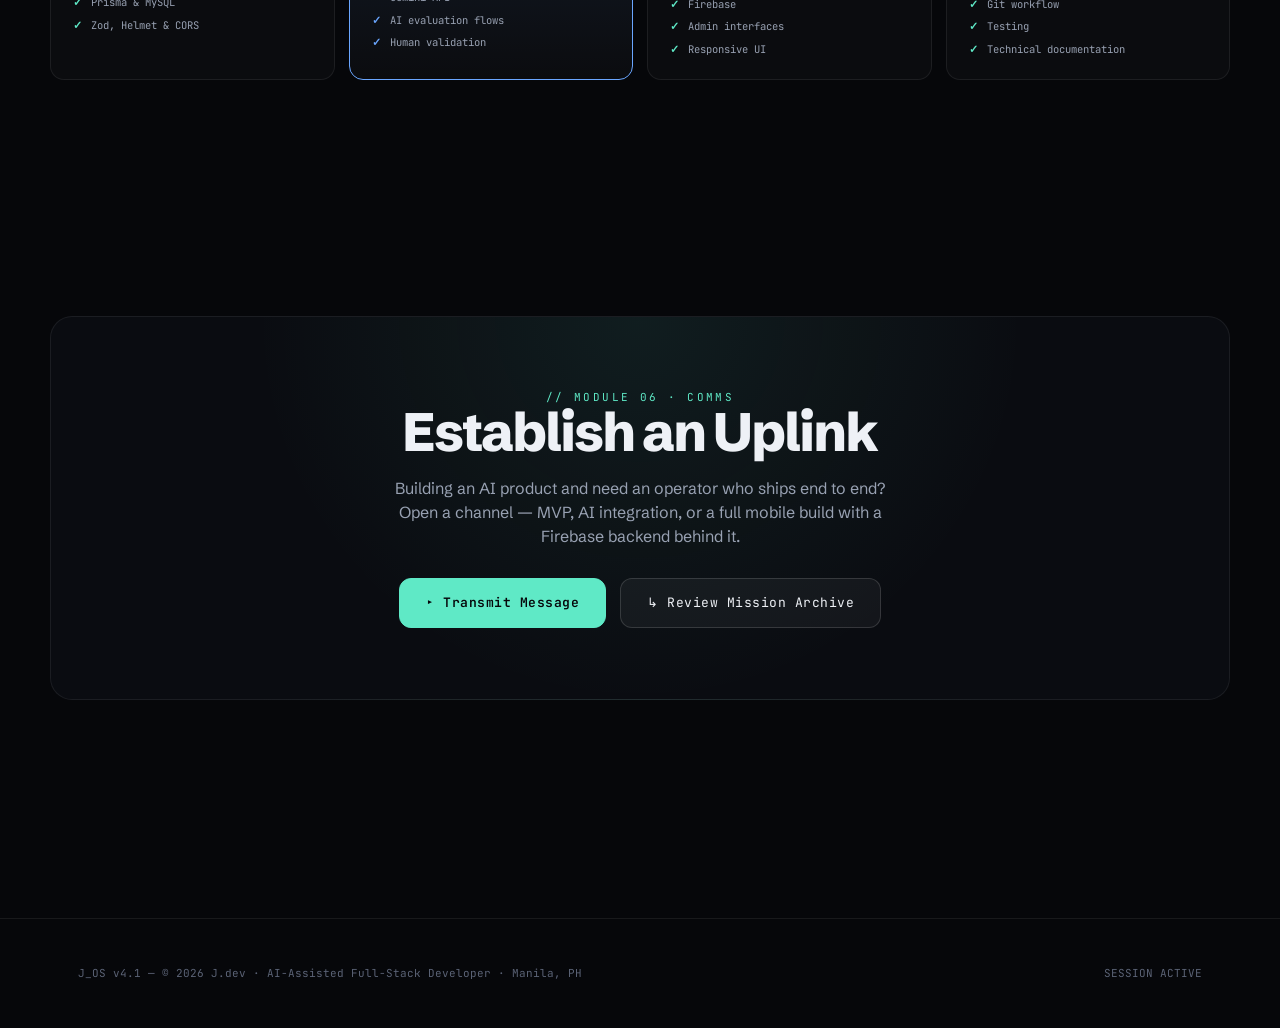
==== commit b75a2828: "fix: render still project posters without video overlay Co-authored-by: Cursor <cursoragent@cursor.c" ====
--- a/index.html
+++ b/index.html
@@ -1229,7 +1229,7 @@
     const fb=`<div class="feed-fb"><div class="pl">▶</div><span>MISSION FEED</span><span class="fn">${file}</span><span style="opacity:.55">plays on deployment</span></div>`;
     let inner;
     if(s.video) inner=`${fb}<video autoplay loop muted playsinline preload="auto"${s.poster?` poster="${s.poster}"`:""} onerror="this.style.display='none'"><source src="${s.video}" type="video/mp4"></video>`;
-    else if(s.poster) inner=`${fb}<img src="${s.poster}" alt="${s.name}" onerror="this.style.display='none'">`;
+    else if(s.poster) inner=`<img src="${s.poster}" alt="${s.name}">`;
     else inner=fb;
     return s.media==='desktop'
       ? `<div class="df"><div class="bar"><i></i><i></i><i></i></div><div class="scr">${inner}</div></div>`
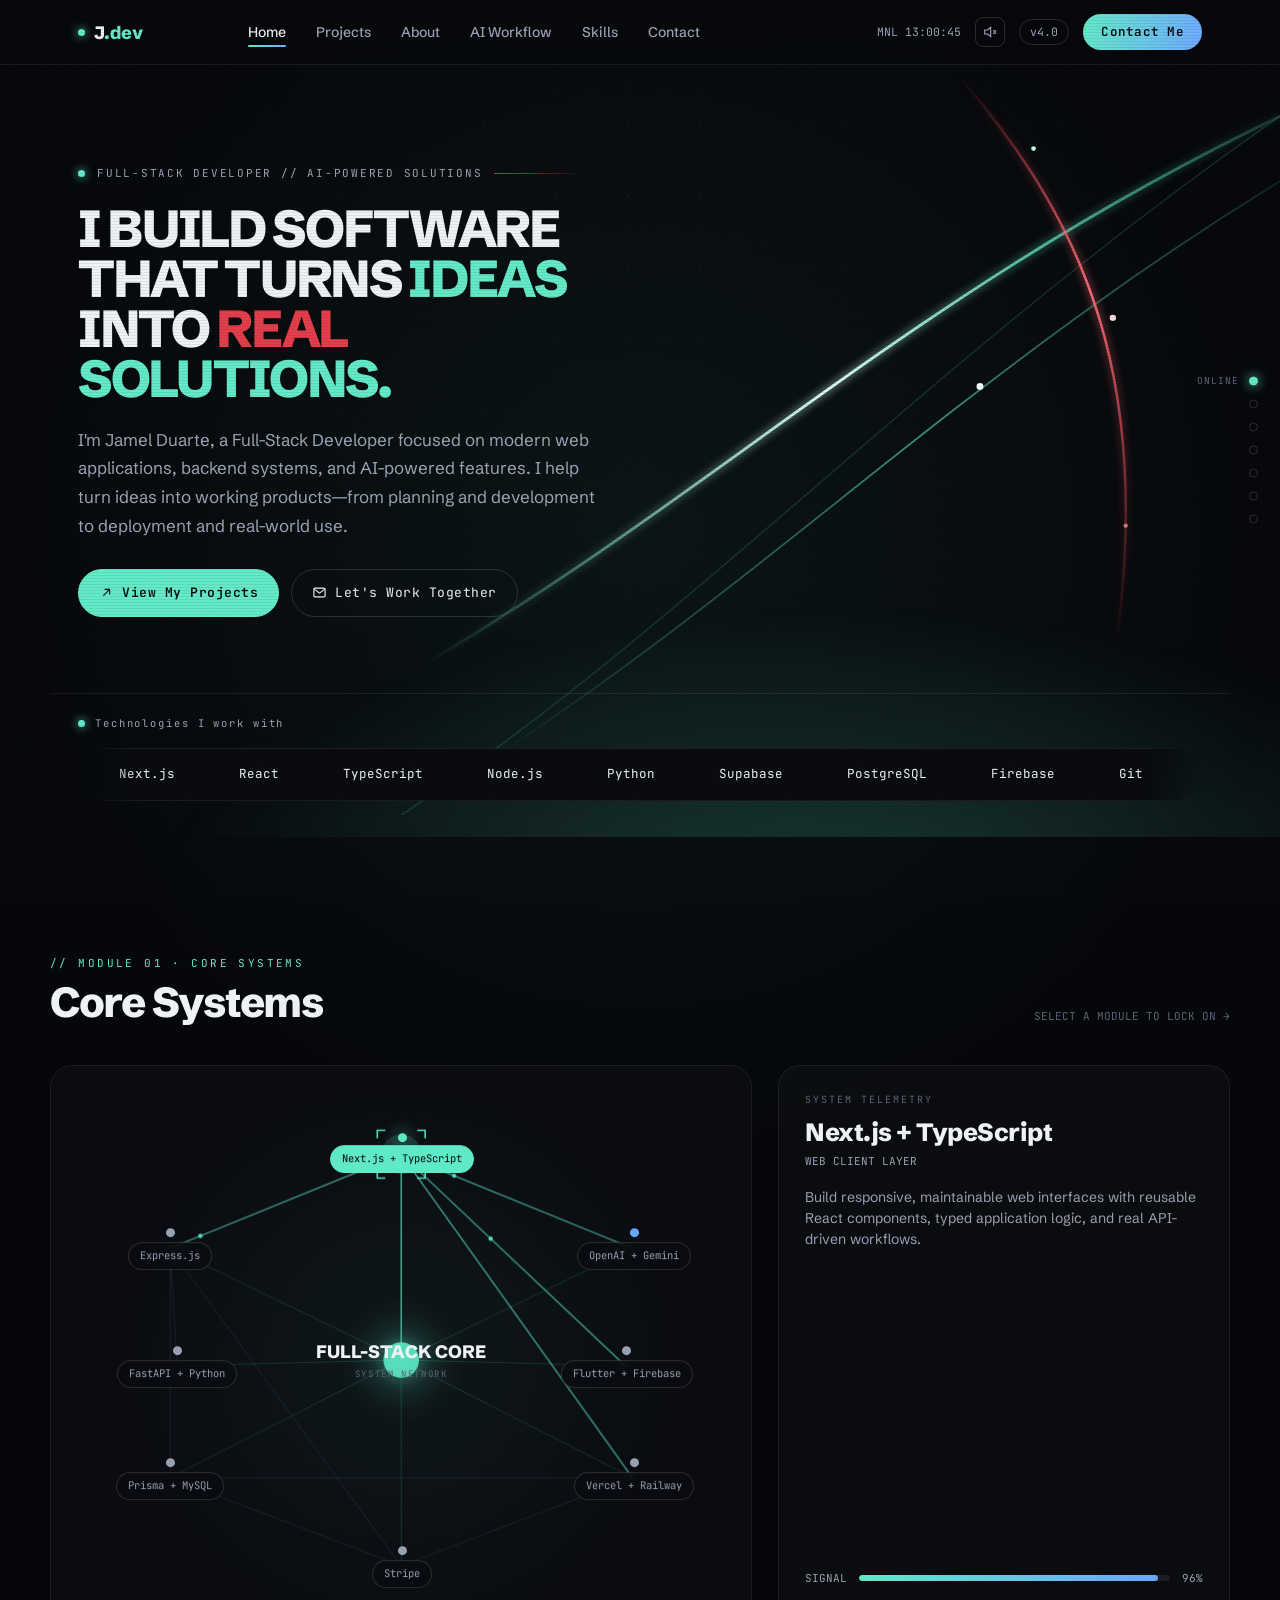
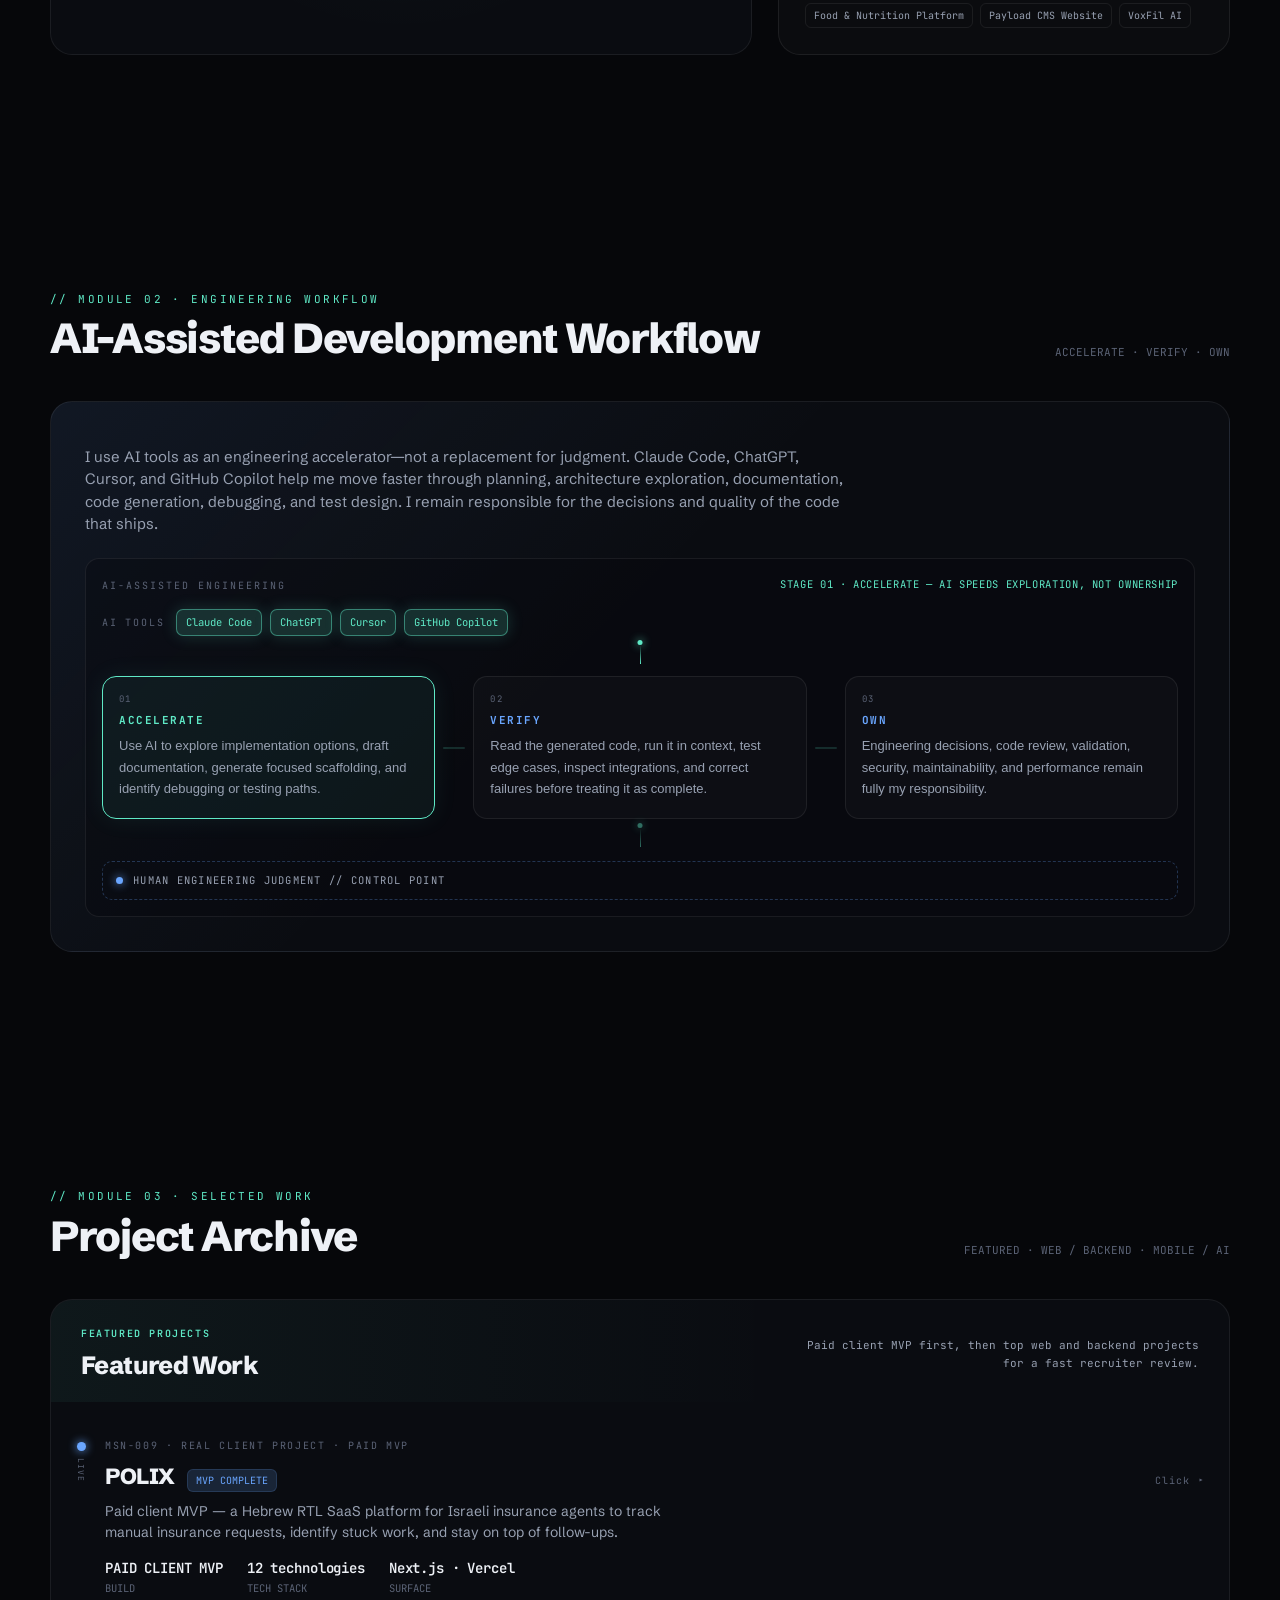
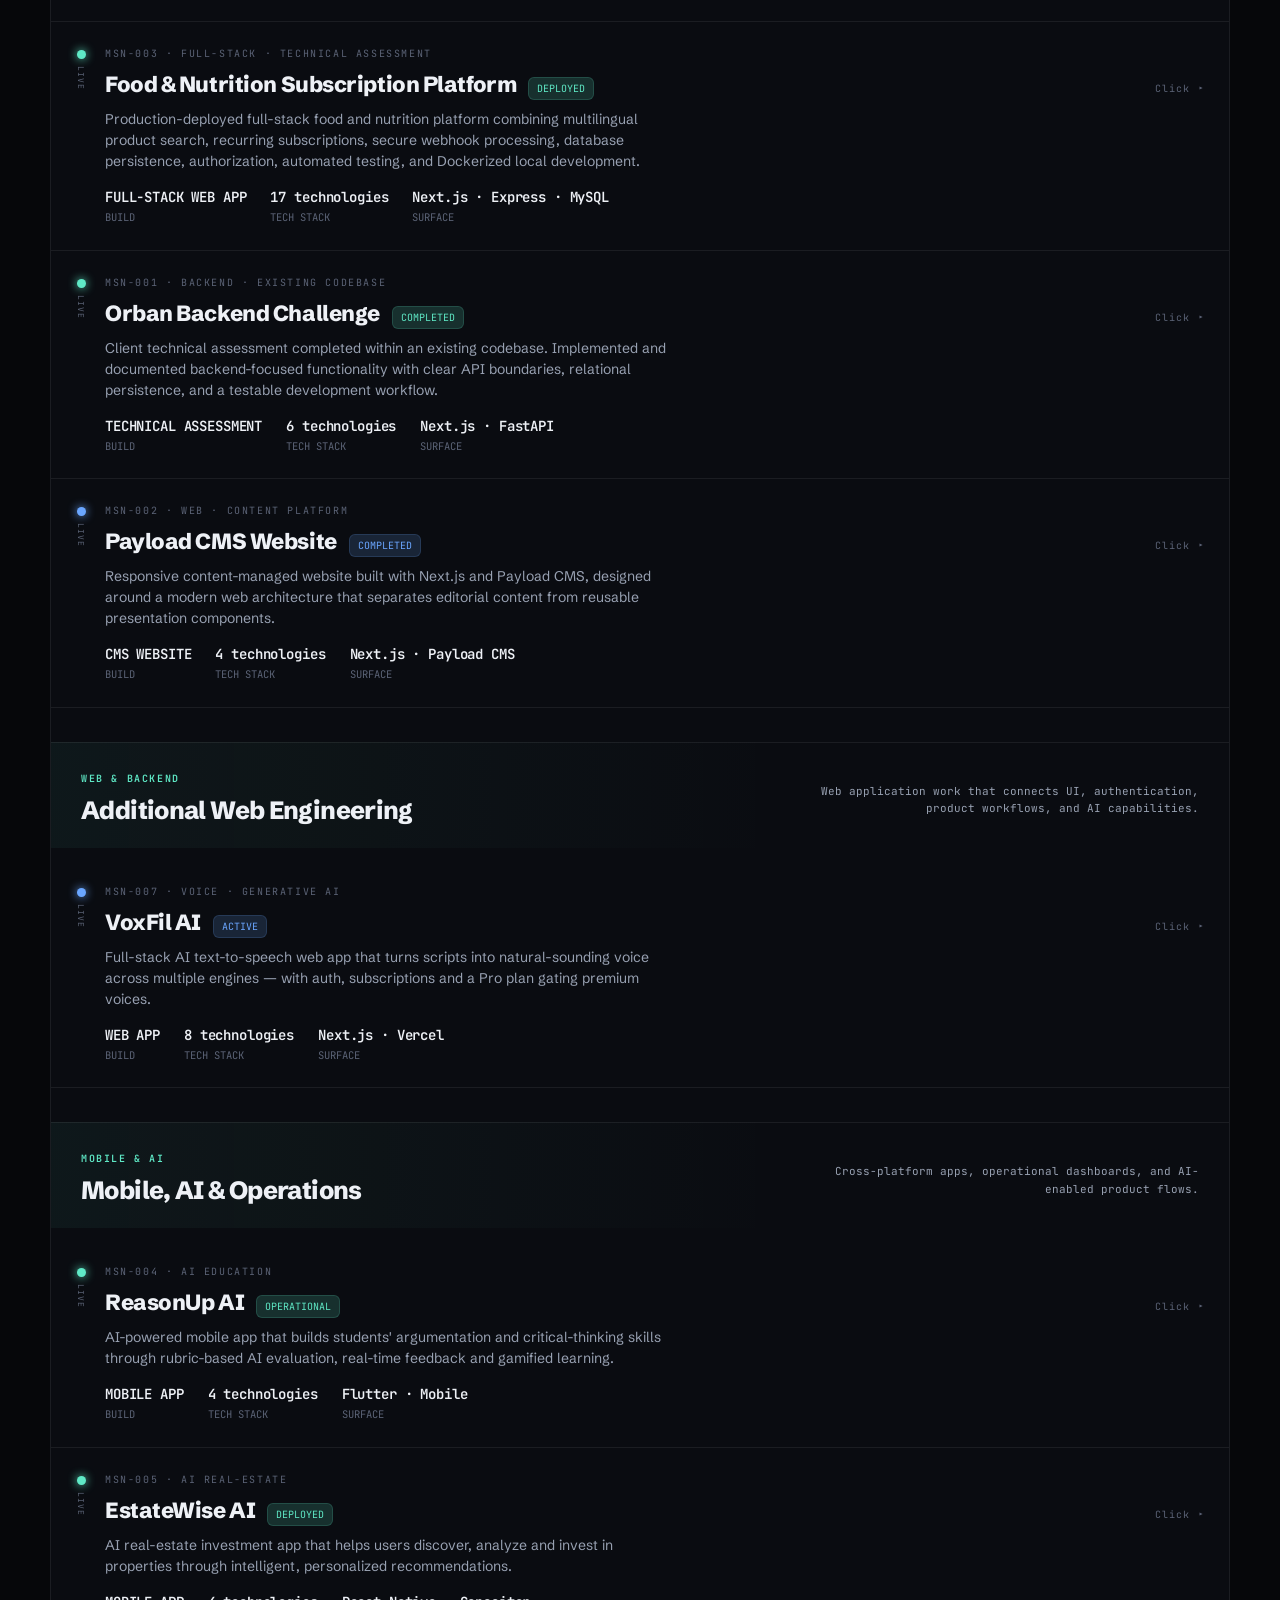
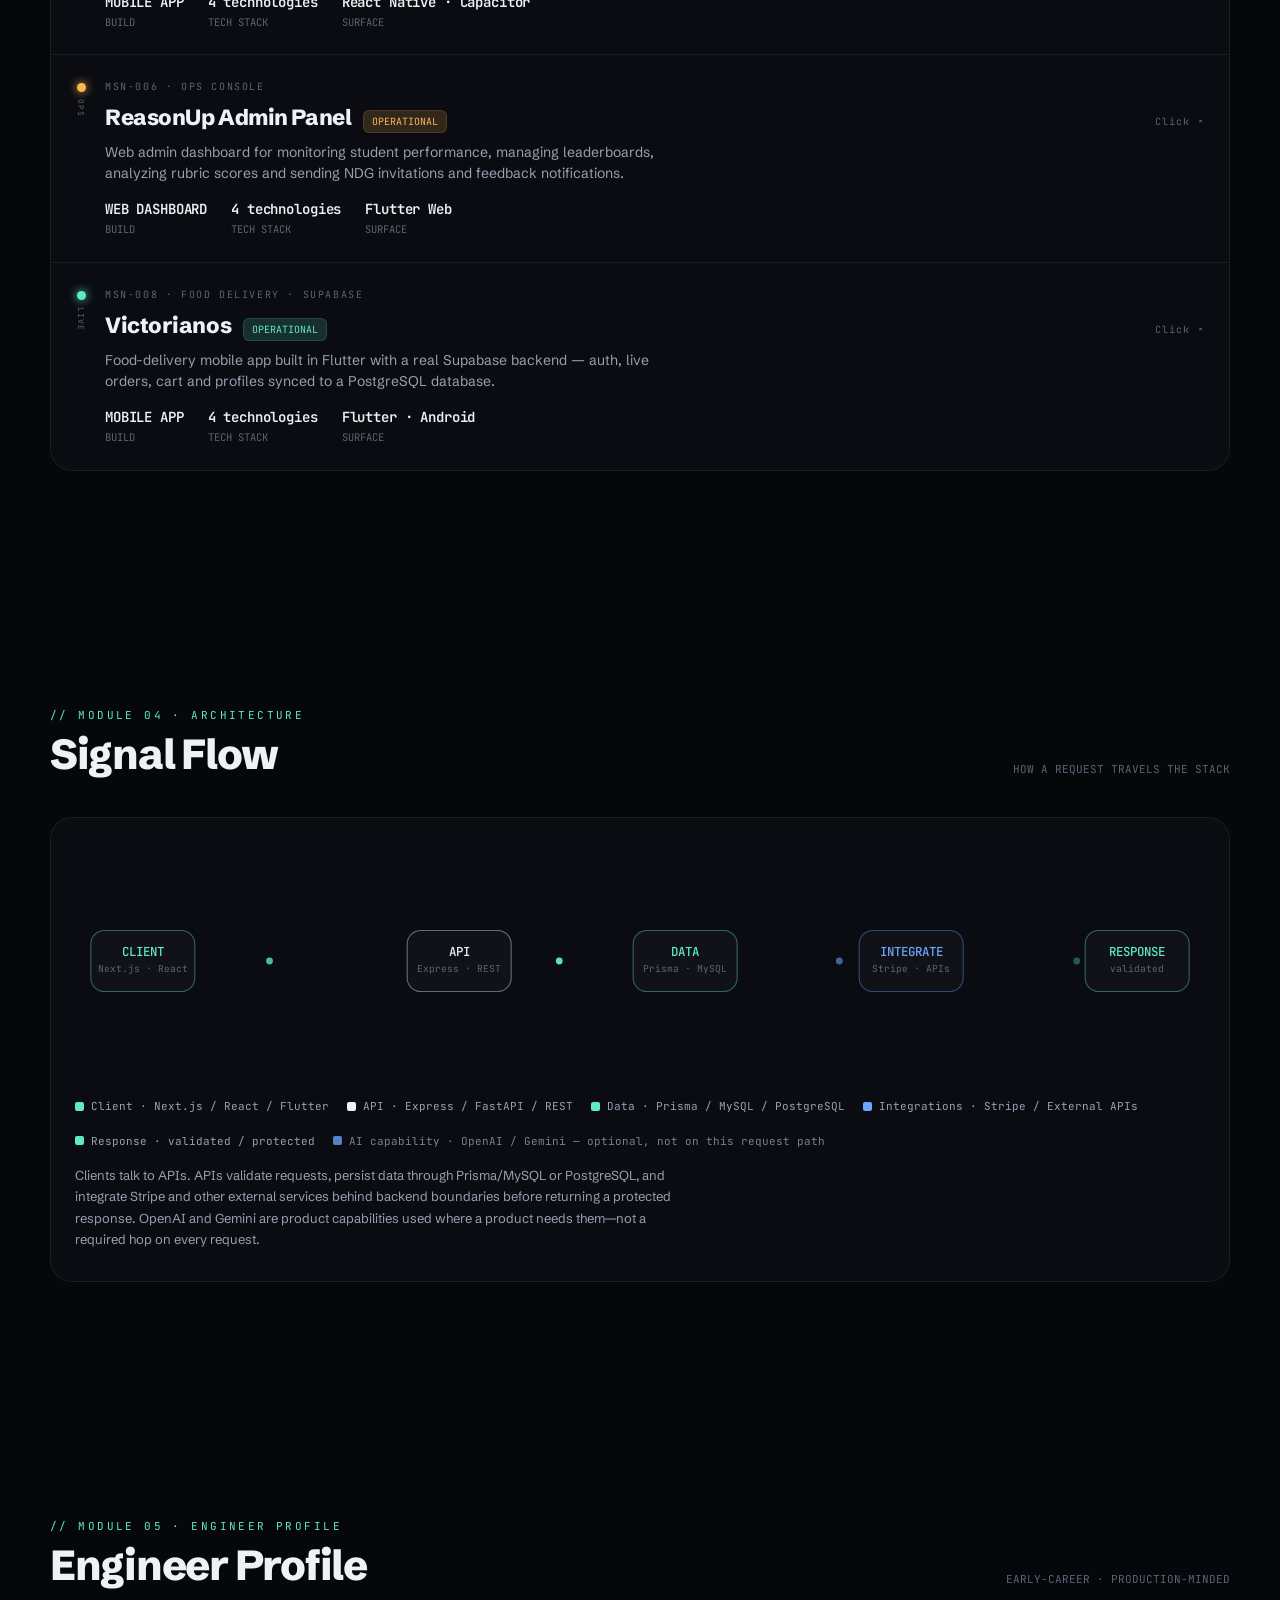
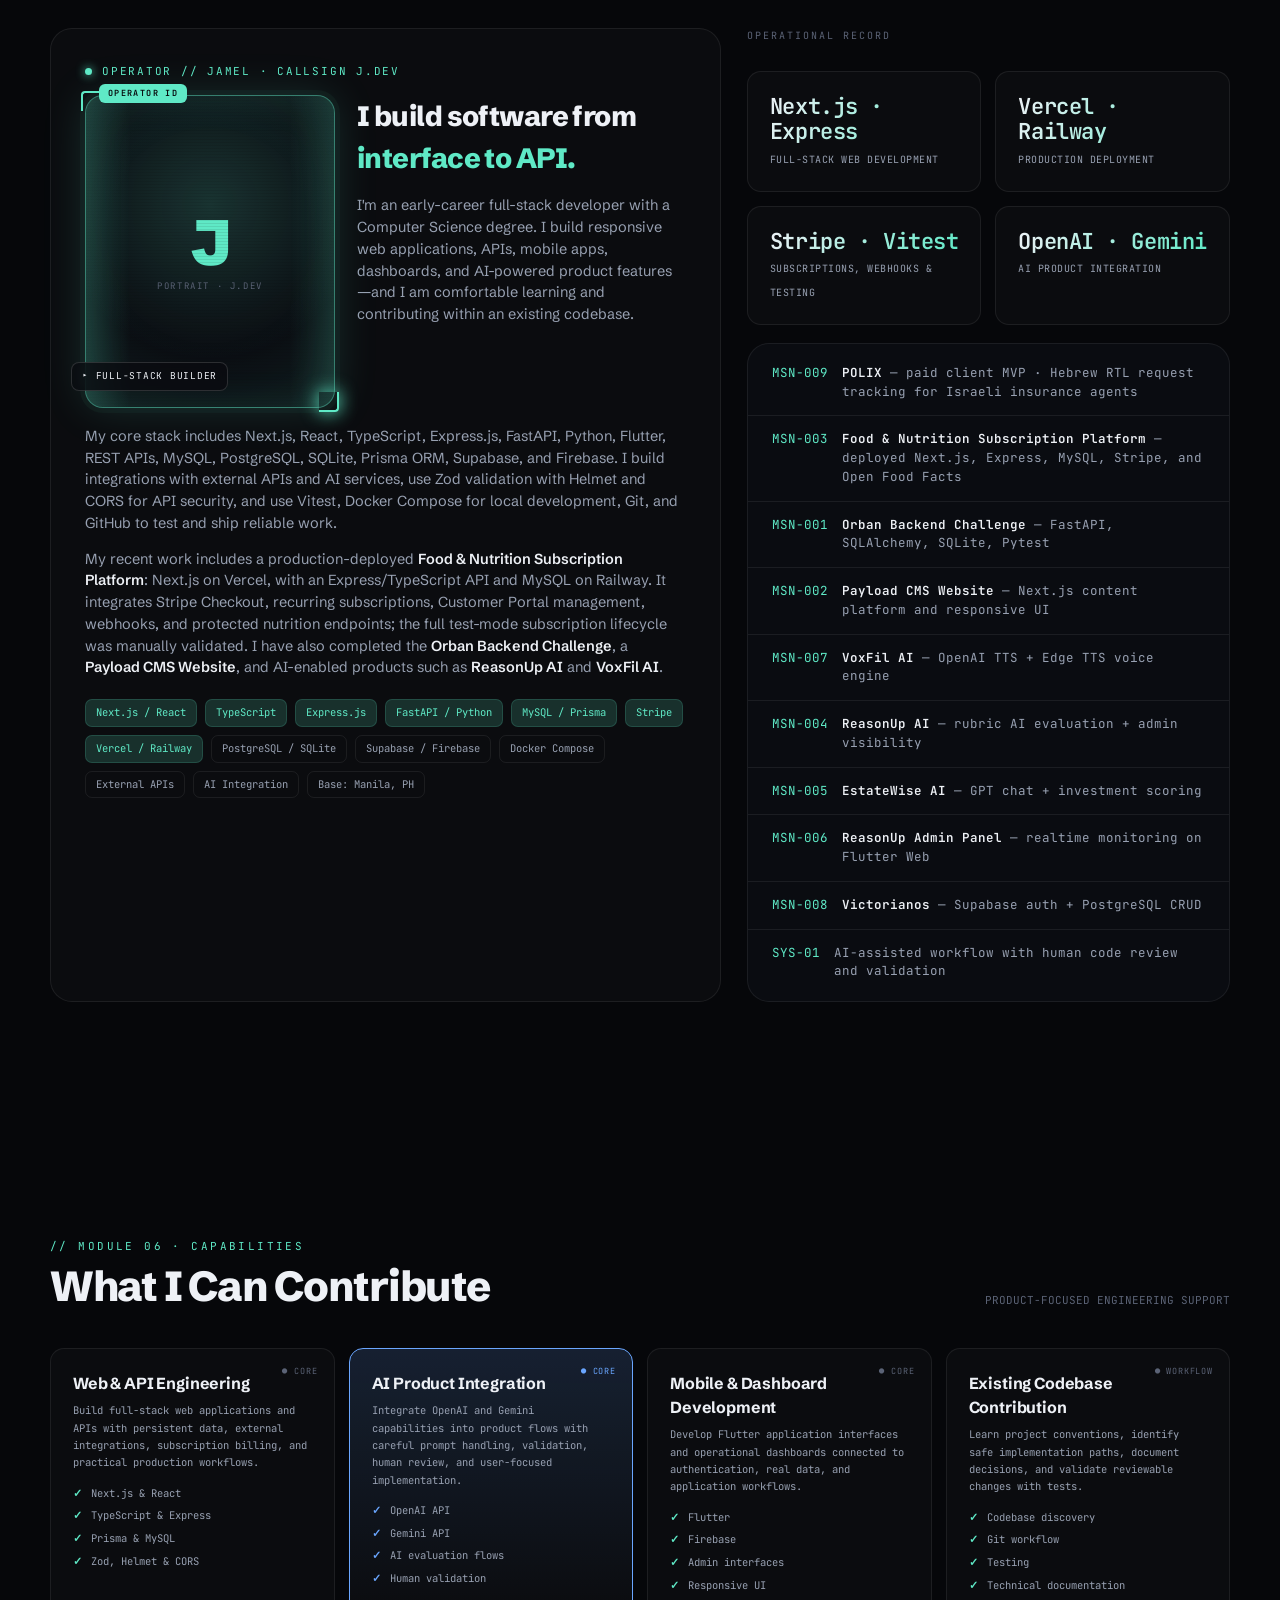
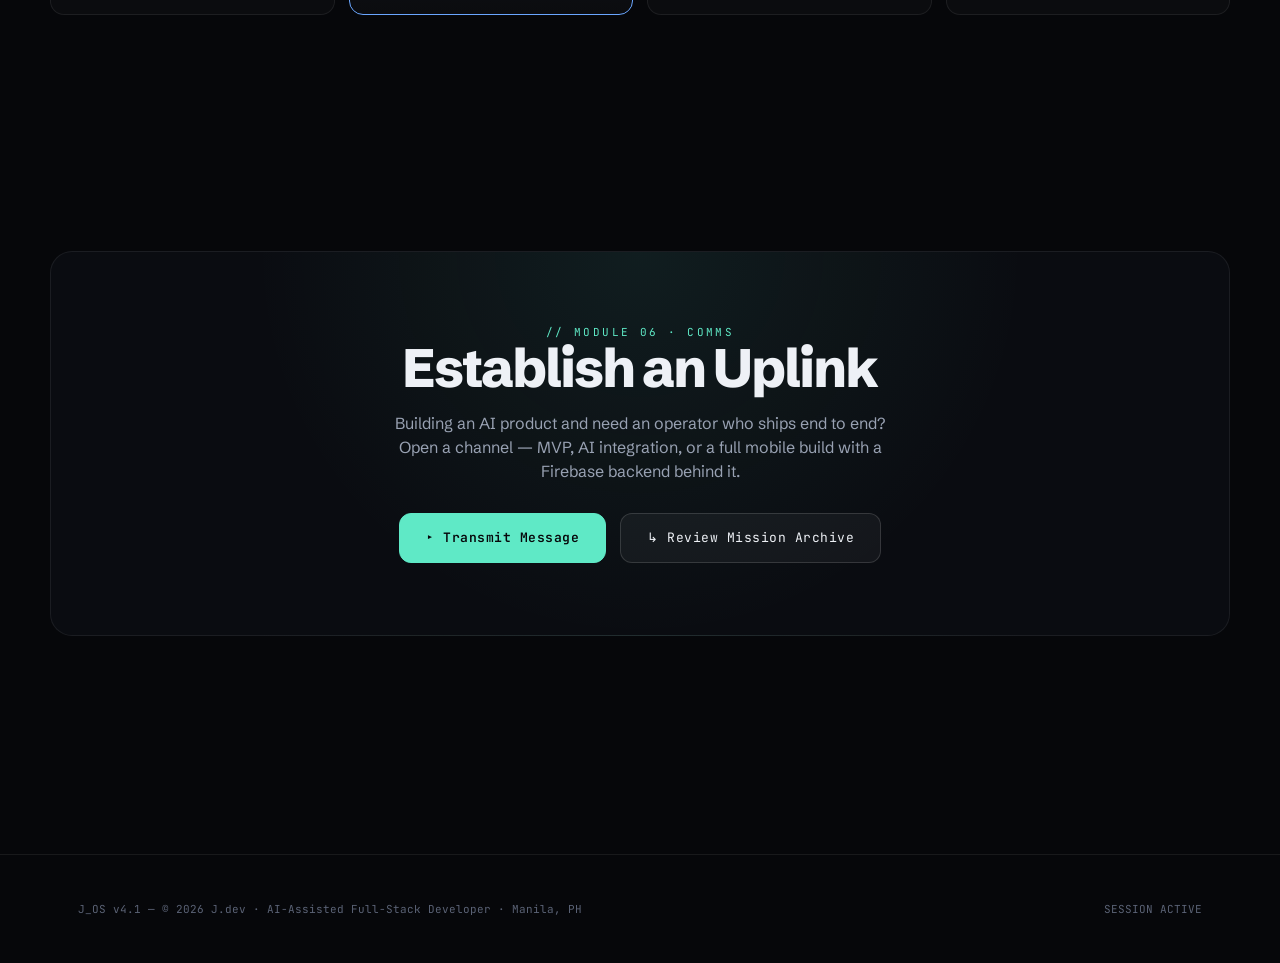
==== commit 4ffd4b85: "Replace the hero puzzle with orbital light arcs. The intro now uses green and red arcs instead of th" ====
--- a/index.html
+++ b/index.html
@@ -24,6 +24,7 @@
   --signal:#5fe9c6;  --signal-d:rgba(95,233,198,.16);   /* systems online / primary */
   --amber:#ffb454;   --amber-d:rgba(255,180,84,.16);     /* live ops / active */
   --plasma:#6aa6ff;  --plasma-d:rgba(106,166,255,.16);   /* AI intelligence layer */
+  --crimson:#E23B48; --crimson-d:rgba(226,59,72,.16);
   --accent:var(--signal);
   /* shape & motion */
   --r:14px; --r-lg:22px; --maxw:1180px;
@@ -169,10 +170,14 @@
 .shead .idx{font-family:var(--fm);font-size:11px;color:var(--dim)}
 
 /* ---------- HERO ---------- */
-.hero{padding:96px 0 30px;text-align:center;position:relative}
+.hero{padding:clamp(56px,8vw,96px) 0 36px;text-align:left;position:relative;overflow-x:hidden}
 .chip{display:inline-flex;align-items:center;gap:9px;font-family:var(--fm);font-size:11px;letter-spacing:.16em;
   text-transform:uppercase;color:var(--signal);border:1px solid var(--signal-d);background:var(--signal-d);border-radius:999px;padding:7px 15px}
-.hero h1{font-size:clamp(42px,8.4vw,90px);font-weight:800;letter-spacing:-.04em;line-height:.96;margin-top:26px;position:relative}
+.hero h1{font-size:clamp(32px,4.6vw,52px);font-weight:800;letter-spacing:-.045em;line-height:.96;margin:22px 0 0;position:relative;max-width:none;text-transform:uppercase}
+.hero h1 .hl{color:var(--signal)}
+.hero h1 .hl-red{color:var(--crimson)}
+.hero-br{display:none}
+@media(min-width:720px){.hero-br{display:block}}
 /* ---------- TARGET KNOCKDOWN on hero title (one-time, FPS-style) ---------- */
 .knockwrap{position:relative;perspective:1400px}
 .knockwrap h1{transform-origin:50% 100%}
@@ -208,7 +213,7 @@
 @keyframes hdown{0%,18%{opacity:0}30%{opacity:1}54%{opacity:1}66%{opacity:0}100%{opacity:0}}
 .hero h1 .grad{background:linear-gradient(108deg,var(--ice) 8%,var(--signal) 55%,var(--plasma));
   -webkit-background-clip:text;background-clip:text;-webkit-text-fill-color:transparent}
-.hero .lead{max-width:600px;margin:24px auto 0;font-size:clamp(15px,2vw,18px);color:var(--mist)}
+.hero .lead{max-width:52ch;margin:22px 0 0;font-size:clamp(15px,1.6vw,17px);color:var(--mist);line-height:1.7}
 .ticker{margin-top:32px;display:flex;flex-wrap:wrap;gap:10px;justify-content:center;font-family:var(--fm);font-size:11px}
 .ticker span{border:1px solid var(--line);border-radius:9px;padding:6px 12px;color:var(--mist)}
 .ticker span b{color:var(--ice);font-weight:600}
@@ -217,29 +222,49 @@
   transform:translateX(-50%);animation:sd 1.8s var(--ease) infinite}
 @keyframes sd{0%{opacity:0;transform:translate(-50%,0)}30%{opacity:1}100%{opacity:0;transform:translate(-50%,12px)}}
 
-/* ---------- HERO HUD / OPERATOR REVEAL ---------- */
-.hero.hero-hud{--hud-scroll:0;padding:28px 0 12px;text-align:left;min-height:calc(100svh - 64px);display:flex;align-items:center;overflow:hidden}
-.hero-hud:before{content:"";position:absolute;inset:0;pointer-events:none;background:radial-gradient(circle at 50% 48%,rgba(95,233,198,.17),transparent 29%),linear-gradient(90deg,rgba(2,8,5,.96),rgba(2,8,5,.1) 42%,rgba(2,8,5,.86));z-index:0}
-.hero-hud:after{content:"";position:absolute;inset:0;pointer-events:none;opacity:.33;background:repeating-linear-gradient(0deg,rgba(95,233,198,.045) 0 1px,transparent 1px 5px);z-index:1}
-.hud-layout{position:relative;z-index:2;display:grid;grid-template-columns:minmax(260px,.9fr) minmax(320px,1.1fr) minmax(250px,.78fr);align-items:center;min-height:720px;gap:clamp(14px,2vw,34px)}
-.hud-copy{position:relative;z-index:4}.hud-kicker{font-family:var(--fm);font-size:13px;letter-spacing:.17em;color:var(--signal);margin-bottom:15px}.hud-copy h1{font-family:var(--fm);font-size:clamp(44px,5.5vw,82px);line-height:.88;letter-spacing:-.075em;margin:0}.hud-copy h1 span{color:var(--signal);text-shadow:0 0 20px var(--signal-d)}
-.hud-role{margin:16px 0 22px;font-family:var(--fm);font-size:clamp(11px,1.35vw,15px);letter-spacing:.1em;color:var(--signal)}.hud-copy .lead{max-width:37ch;margin:0;color:var(--mist);font-size:15px;line-height:1.75}.hud-actions{display:flex;gap:10px;flex-wrap:wrap;margin-top:25px}.hud-actions .btn{display:inline-flex;align-items:center;text-align:center}.hud-available{display:inline-flex;align-items:center;gap:8px;margin-top:24px;font-family:var(--fm);font-size:10.5px;letter-spacing:.11em;color:var(--signal);border:1px solid var(--signal-d);padding:7px 10px;background:rgba(95,233,198,.06)}.hud-available i{width:7px;height:7px;border-radius:50%;background:var(--signal);box-shadow:0 0 10px var(--signal)}
-.hud-visual{position:relative;align-self:stretch;min-height:620px;display:flex;align-items:flex-end;justify-content:center;isolation:isolate;opacity:calc(1 - var(--hud-scroll)*.54);transform:translateY(calc(var(--hud-scroll)*-28px)) scale(calc(1 - var(--hud-scroll)*.055));transition:opacity .1s linear,transform .1s linear}.hud-visual:before{content:"";position:absolute;width:min(84%,530px);aspect-ratio:1;border-radius:50%;top:8%;left:50%;transform:translateX(-50%);background:radial-gradient(circle,rgba(95,233,198,.18),transparent 66%);filter:blur(12px);z-index:-2}
-.hud-portrait{position:relative;width:min(100%,500px);height:650px;overflow:hidden;mask-image:linear-gradient(to bottom,#000 0 80%,transparent 100%);z-index:1}.hud-portrait video,.hud-portrait .video-poster{width:100%;height:100%;object-fit:cover;object-position:center 47%;filter:contrast(1.08) saturate(.88) brightness(.86);mix-blend-mode:screen}.hud-portrait .video-poster{display:none;position:absolute;inset:0}.hud-portrait:after{content:"";position:absolute;inset:0;background:linear-gradient(90deg,rgba(2,8,5,.66),transparent 25%,transparent 76%,rgba(2,8,5,.55)),repeating-linear-gradient(0deg,rgba(95,233,198,.11) 0 1px,transparent 1px 5px);pointer-events:none}
-.hud-ring{position:absolute;left:50%;top:37%;width:min(94%,510px);aspect-ratio:1;border-radius:50%;transform:translate(-50%,-50%);pointer-events:none;z-index:2}.hud-ring.outer{border:1px solid rgba(95,233,198,.48);box-shadow:0 0 34px rgba(95,233,198,.18),inset 0 0 30px rgba(95,233,198,.08);border-right-color:transparent;border-bottom-color:rgba(95,233,198,.85);animation:hudSpin 22s linear infinite}.hud-ring.inner{width:min(75%,400px);border:2px dashed rgba(95,233,198,.42);border-top-color:#c8ffcf;border-left-color:transparent;animation:hudSpinReverse 16s linear infinite}.hud-ring.scan{width:min(105%,570px);background:conic-gradient(from 20deg,transparent 0 78%,rgba(95,233,198,.22) 82%,transparent 89%);mask-image:radial-gradient(transparent 61%,#000 63% 65%,transparent 67%);animation:hudSpin 8s linear infinite}.hud-ring:before,.hud-ring:after{content:"";position:absolute;width:12px;height:12px;border:2px solid var(--signal);box-shadow:0 0 12px var(--signal)}.hud-ring:before{top:12%;left:12%;border-right:0;border-bottom:0}.hud-ring:after{bottom:12%;right:12%;border-left:0;border-top:0}@keyframes hudSpin{to{transform:translate(-50%,-50%) rotate(360deg)}}@keyframes hudSpinReverse{to{transform:translate(-50%,-50%) rotate(-360deg)}}
-.hud-panel{position:relative;border:1px solid rgba(95,233,198,.28);background:rgba(4,13,8,.68);padding:18px;box-shadow:inset 0 0 24px rgba(95,233,198,.035),0 0 24px rgba(95,233,198,.04);clip-path:polygon(0 0,93% 0,100% 10%,100% 90%,93% 100%,0 100%)}.hud-panel+.hud-panel{margin-top:20px}.hud-panel h2{font-family:var(--fm);font-size:11px;font-weight:600;letter-spacing:.14em;color:var(--signal);margin:0 0 14px}.hud-module{display:grid;grid-template-columns:30px 1fr;gap:10px;padding:12px 0;border-top:1px solid rgba(255,255,255,.07)}.hud-module i{width:28px;height:28px;border:1px solid var(--signal-d);display:grid;place-items:center;color:var(--signal);font-style:normal;font-family:var(--fm);font-size:11px}.hud-module b{display:block;font-family:var(--fm);font-size:10.5px;letter-spacing:.06em;color:var(--ice)}.hud-module span,.hud-mission p{display:block;margin-top:3px;color:var(--mist);font-size:12px;line-height:1.55}.hud-mission p{margin:0}.hud-status{margin-top:14px;padding:9px;border:1px solid var(--signal-d);font-family:var(--fm);font-size:10px;letter-spacing:.07em;color:var(--signal);display:flex;justify-content:space-between;align-items:center}.hud-status i{width:7px;height:7px;border-radius:50%;background:var(--signal);box-shadow:0 0 10px var(--signal)}
-.hero-hud .scrollcue{position:absolute;z-index:4;bottom:28px;left:50%;margin:0;transform:translateX(-50%)}
-@media(max-width:1040px){.hud-layout{grid-template-columns:minmax(230px,.85fr) minmax(310px,1.1fr);min-height:680px}.hud-side{display:none}.hud-portrait{height:610px}}
-@media(max-width:720px){.hero.hero-hud{padding-top:30px;align-items:flex-start}.hud-layout{display:flex;flex-direction:column;min-height:auto;gap:10px;padding-top:25px;padding-bottom:86px}.hud-copy{text-align:center}.hud-copy .lead{margin-inline:auto}.hud-actions{justify-content:center}.hud-visual{width:100%;min-height:440px;height:56svh;max-height:560px;order:2}.hud-portrait{height:100%;width:min(100%,390px)}.hud-ring{top:43%;width:min(92%,400px)}.hud-ring.inner{width:min(72%,315px)}.hud-ring.scan{width:min(102%,430px)}.hud-copy h1{font-size:clamp(42px,13vw,62px)}.hud-role{font-size:10px}.hero-hud .scrollcue{bottom:22px}.hud-available{margin-top:18px}}
-@media(prefers-reduced-motion:reduce){.hud-ring{animation:none}.hud-visual{transition:none}.hud-portrait:after{background:linear-gradient(90deg,rgba(2,8,5,.66),transparent 25%,transparent 76%,rgba(2,8,5,.55))}}
-
-/* ---------- HERO HUD V2: CINEMATIC SPLIT CONSOLE ---------- */
-.hero.hero-hud{padding:18px 0 12px}.hero-hud:before{background:radial-gradient(circle at 69% 50%,rgba(95,233,198,.15),transparent 29%),linear-gradient(90deg,rgba(2,8,5,.97) 0%,rgba(2,8,5,.91) 40%,rgba(2,8,5,.22) 73%,rgba(2,8,5,.68) 100%)}
-.hud-layout{grid-template-columns:minmax(290px,.78fr) minmax(470px,1.22fr);gap:clamp(28px,5vw,88px);min-height:720px}.hud-copy{align-self:center;padding:26px 0 46px}.hud-kicker{font-size:10.5px;margin-bottom:16px;color:var(--dim)}.hud-kicker:before{content:"";display:inline-block;width:7px;height:7px;border-radius:50%;margin-right:9px;background:var(--signal);box-shadow:0 0 10px var(--signal)}.hud-copy h1{max-width:500px;font-family:var(--fd);font-size:clamp(50px,5.4vw,78px);line-height:.91;letter-spacing:-.065em;text-transform:none}.hud-role{margin:17px 0 20px;font-size:11px;letter-spacing:.14em}.hud-copy .lead{max-width:43ch;font-size:clamp(15px,1.3vw,17px);line-height:1.75;color:var(--mist)}.hud-actions{margin-top:26px}.hud-actions .btn{padding:13px 20px}.hud-available{margin-top:22px}.hud-stack{display:flex;flex-wrap:wrap;gap:8px;padding:0;margin:20px 0 0;list-style:none}.hud-stack li{font-family:var(--fm);font-size:10px;letter-spacing:.03em;color:var(--mist);border:1px solid var(--line);padding:6px 9px;background:rgba(255,255,255,.018)}.hud-stack li:first-child{color:var(--signal);border-color:var(--signal-d);background:var(--signal-d)}
-.hud-visual{min-height:690px;height:calc(100svh - 94px);max-height:780px;align-self:center;align-items:center;justify-content:center}.hud-visual:before{width:min(96%,690px);top:50%;transform:translate(-50%,-50%);background:radial-gradient(circle,rgba(95,233,198,.24),transparent 65%);filter:blur(18px)}.hud-portrait{width:min(100%,650px);height:100%;max-height:760px;mask-image:linear-gradient(to bottom,transparent 0,#000 5%,#000 86%,transparent 100%);border-left:1px solid rgba(95,233,198,.12);border-right:1px solid rgba(95,233,198,.12)}.hud-portrait video,.hud-portrait .video-poster{object-position:center 48%;filter:contrast(1.06) saturate(.86) brightness(.91)}.hud-portrait:after{background:linear-gradient(90deg,rgba(2,8,5,.56),transparent 18%,transparent 82%,rgba(2,8,5,.36)),linear-gradient(to bottom,rgba(2,8,5,.15),transparent 20%,transparent 80%,rgba(2,8,5,.55)),repeating-linear-gradient(0deg,rgba(95,233,198,.07) 0 1px,transparent 1px 6px)}.hero-vmeta{position:absolute;z-index:3;left:clamp(10px,2vw,24px);right:clamp(10px,2vw,24px);bottom:32px;display:flex;justify-content:space-between;gap:10px;font-family:var(--fm);font-size:9.5px;letter-spacing:.12em;color:var(--signal);pointer-events:none}.hero-vmeta span{padding:7px 9px;border:1px solid rgba(95,233,198,.27);background:rgba(2,8,5,.7)}.hero-vmeta span:last-child{color:var(--mist)}
-.hud-role{margin:17px 0 7px}.hud-specialization{margin:0 0 20px;font-family:var(--fm);font-size:10px;letter-spacing:.08em;color:var(--mist)}
-@media(max-width:860px){.hud-layout{grid-template-columns:minmax(270px,.85fr) minmax(390px,1.15fr);gap:20px}.hud-copy h1{font-size:clamp(48px,6.2vw,65px)}.hud-visual{min-height:610px}.hud-portrait{height:670px}}
-@media(max-width:720px){.hero.hero-hud{padding-top:0}.hud-layout{display:flex;flex-direction:column;gap:0;padding:0 0 84px}.hud-visual{order:1;width:100%;min-height:490px;height:57svh;max-height:610px}.hud-copy{order:2;width:100%;text-align:left;padding:16px 0 0}.hud-copy .lead{margin:0}.hud-actions{justify-content:flex-start}.hud-portrait{width:min(100%,450px);height:100%;mask-image:linear-gradient(to bottom,transparent 0,#000 6%,#000 86%,transparent 100%)}.hero-vmeta{bottom:20px}.hero-hud .scrollcue{bottom:20px}}
+/* ---------- HERO: TYPOGRAPHY + CAPABILITIES ---------- */
+.hero-grid{position:relative;z-index:2;display:grid;grid-template-columns:minmax(0,1.05fr) minmax(280px,1fr);gap:clamp(28px,5vw,64px);align-items:center}
+.hero-kicker{display:flex;align-items:center;gap:12px;font-family:var(--fm);font-size:11px;letter-spacing:.16em;color:var(--mist);width:100%;max-width:36rem}
+.hero-kicker:before{content:"";width:7px;height:7px;border-radius:50%;background:var(--signal);box-shadow:0 0 10px var(--signal);flex:none}
+.hero-rule{display:block;height:1px;flex:1;min-width:28px;max-width:92px;background:linear-gradient(90deg,var(--crimson),transparent);opacity:.9}
+.hero-actions{display:flex;gap:12px;flex-wrap:wrap;margin-top:28px}
+.hero-actions .btn{display:inline-flex;align-items:center;gap:8px;border-radius:999px;padding:13px 20px}
+.hero-actions .btn svg{width:15px;height:15px}
+.hero-actions .btn:focus-visible{outline:2px solid var(--signal);outline-offset:3px}
+.btn.ghost{background:transparent;color:var(--ice);border-color:var(--line-2)}
+.btn.ghost:hover{border-color:var(--signal);color:var(--signal);background:rgba(95,233,198,.06)}
+.hero-orbit{position:absolute;inset:0;z-index:1;pointer-events:none;overflow:hidden}
+.hero-orbit svg{width:100%;height:100%;max-width:none;display:block}
+.hero-orbit .wash{position:absolute;left:6%;right:-8%;bottom:-28%;height:62%;background:radial-gradient(ellipse at 58% 70%,rgba(95,233,198,.2),transparent 64%);filter:blur(2px)}
+.orbit-drift{transform-origin:70% 50%;animation:orbitDrift 18s ease-in-out infinite alternate}
+@keyframes orbitDrift{from{transform:translate3d(0,10px,0)}to{transform:translate3d(-16px,-12px,0)}}
+.hero-orbit-space{min-height:460px}
+.tech-band{position:relative;z-index:2;margin-top:clamp(48px,7vw,72px);padding-top:22px;border-top:1px solid var(--line);overflow:hidden}
+.tech-label{display:flex;align-items:center;gap:10px;font-family:var(--fm);font-size:10.5px;letter-spacing:.18em;color:var(--mist);margin-bottom:16px}
+.tech-label:before{content:"";width:7px;height:7px;border-radius:50%;background:var(--signal);box-shadow:0 0 10px var(--signal)}
+.tech-viewport{overflow:hidden;width:100%;max-width:100%;border:1px solid var(--line);border-radius:999px;background:#080a0e;padding:8px 0;-webkit-mask-image:linear-gradient(90deg,transparent, #000 5%, #000 95%, transparent);mask-image:linear-gradient(90deg,transparent,#000 5%,#000 95%,transparent)}
+.tech-track{display:flex;width:max-content;animation:techMarquee 40s linear infinite}
+@media(hover:hover) and (pointer:fine){.tech-track:hover{animation-play-state:paused}}
+.tech-set{display:flex;align-items:center;gap:10px;padding-right:10px;flex:none}
+.tech-chip{display:inline-flex;align-items:center;gap:10px;white-space:nowrap;border:0;background:transparent;border-radius:999px;padding:8px 14px;font-family:var(--fm);font-size:12.5px;color:var(--ice)}
+.tech-chip img,.tech-chip svg{width:16px;height:16px;flex:none}
+@keyframes techMarquee{to{transform:translateX(-50%)}}
+@media(max-width:900px){
+  .hero-grid{grid-template-columns:1fr;gap:36px}
+  .hero-orbit-space{display:none}
+  .hero-orbit{-webkit-mask-image:linear-gradient(90deg,transparent 0 62%,#000 86%);mask-image:linear-gradient(90deg,transparent 0 62%,#000 86%)}
+}
+@media(max-width:560px){
+  .hero-actions .btn{flex:1;justify-content:center;min-height:44px}
+  .hero h1{max-width:none}
+}
+@media(prefers-reduced-motion:reduce){
+  .tech-track{animation:none!important;flex-wrap:wrap;width:100%;justify-content:flex-start;gap:6px}
+  .tech-set{flex-wrap:wrap;padding-right:0}
+  .tech-set[aria-hidden="true"]{display:none}
+  .tech-viewport{border-radius:18px;-webkit-mask-image:none;mask-image:none}
+  .orbit-drift{animation:none}
+}
 
 /* ---------- REACTOR ---------- */
 .reactor{display:grid;grid-template-columns:1fr;gap:26px}
@@ -309,6 +334,8 @@
 .flow-leg i:before{content:"";width:9px;height:9px;border-radius:2px;background:var(--c,var(--signal))}
 .flow-leg i.opt{opacity:.78}
 .flow-note{margin-top:16px;max-width:78ch;color:var(--mist);font-size:13px;line-height:1.65}
+.flow-leg i.opt{opacity:.78}
+.flow-note{margin-top:16px;max-width:78ch;color:var(--mist);font-size:13px;line-height:1.65}
 
 /* ---------- AI-ASSISTED ENGINEERING WORKFLOW ---------- */
 .workflow{border:1px solid var(--line);border-radius:var(--r-lg);background:linear-gradient(135deg,rgba(106,166,255,.08),transparent 46%),var(--void-2);padding:clamp(22px,4vw,34px)}
@@ -338,6 +365,7 @@
 .wf-pipe[data-stage="verify"] .wf-link[data-from="accelerate"] i,
 .wf-pipe[data-stage="own"] .wf-link[data-from="verify"] i{opacity:1;animation:wfSignal 1.6s linear infinite}
 .wf-ctrl{margin-top:14px;display:flex;align-items:center;gap:10px;border:1px dashed rgba(106,166,255,.28);border-radius:10px;padding:11px 13px;font-family:var(--fm);font-size:10.5px;letter-spacing:.12em;text-transform:uppercase;color:var(--mist);transition:.25s var(--ease)}
+.wf-ctrl .led.plasma{background:var(--plasma);box-shadow:0 0 10px var(--plasma);flex:0 0 auto}
 .wf-ctrl .led.plasma{background:var(--plasma);box-shadow:0 0 10px var(--plasma);flex:0 0 auto}
 .wf-pipe[data-stage="own"] .wf-ctrl{border-color:rgba(106,166,255,.55);color:var(--ice);background:rgba(106,166,255,.06);box-shadow:0 0 18px rgba(106,166,255,.08)}
 @keyframes wfSignal{0%{left:-10px}100%{left:calc(100% + 4px)}}
@@ -670,25 +698,79 @@
 
 <main>
   <!-- HERO -->
-  <section class="hero hero-hud" id="hero" aria-labelledby="heroTitle"><div class="wrap hud-layout">
-    <div class="hud-copy">
-      <p class="hud-kicker reveal">OPERATOR CONSOLE // JAMEL DUARTE</p>
-      <h1 class="reveal" id="heroTitle">JAMEL</h1>
-      <p class="hud-role reveal">FULL-STACK DEVELOPER</p>
-      <p class="hud-specialization reveal">Web Apps • APIs • AI-Powered Products</p>
-      <p class="lead reveal">I build modern web and mobile applications, APIs, and AI-powered features — from frontend interfaces and backend systems to databases, integrations, and deployment.</p>
-      <div class="hud-actions reveal"><a class="btn primary" href="#archive-sec">▸ View My Work</a></div>
-      <span class="hud-available reveal"><i></i> OPEN TO REMOTE ROLES</span>
-      <ul class="hud-stack reveal" aria-label="Primary technologies"><li>Next.js + FastAPI</li><li>Flutter</li><li>TypeScript + Python</li><li>AI + APIs</li></ul>
+  <section class="hero" id="hero" aria-labelledby="heroTitle">
+    <div class="hero-orbit" aria-hidden="true">
+      <div class="wash"></div>
+      <svg class="orbit-drift" viewBox="0 0 1440 720" preserveAspectRatio="xMaxYMid slice" fill="none">
+        <defs>
+          <linearGradient id="arcTeal" x1="0" y1="1" x2="1" y2="0">
+            <stop offset="0" stop-color="#5fe9c6" stop-opacity="0"/>
+            <stop offset=".46" stop-color="#d8fff4" stop-opacity="1"/>
+            <stop offset=".7" stop-color="#5fe9c6" stop-opacity=".7"/>
+            <stop offset="1" stop-color="#5fe9c6" stop-opacity="0"/>
+          </linearGradient>
+          <linearGradient id="arcTealSoft" x1="0" y1="1" x2="1" y2="0">
+            <stop offset="0" stop-color="#5fe9c6" stop-opacity="0"/>
+            <stop offset=".5" stop-color="#5fe9c6" stop-opacity=".55"/>
+            <stop offset="1" stop-color="#5fe9c6" stop-opacity="0"/>
+          </linearGradient>
+          <linearGradient id="arcRed" x1="0" y1="0" x2=".2" y2="1">
+            <stop offset="0" stop-color="#E23B48" stop-opacity="0"/>
+            <stop offset=".46" stop-color="#ff6b76" stop-opacity=".95"/>
+            <stop offset="1" stop-color="#E23B48" stop-opacity="0"/>
+          </linearGradient>
+          <filter id="arcGlow" x="-30%" y="-30%" width="160%" height="160%">
+            <feGaussianBlur stdDeviation="4" result="b"/>
+            <feMerge><feMergeNode in="b"/><feMergeNode in="SourceGraphic"/></feMerge>
+          </filter>
+        </defs>
+        <path d="M620 700C920 500 1140 240 1540 -20" stroke="#5fe9c6" stroke-opacity=".16" stroke-width="1.25"/>
+        <path d="M700 650C980 470 1180 250 1540 50" stroke="url(#arcTealSoft)" stroke-width="1.7"/>
+        <path d="M640 560C930 390 1120 190 1500 20" stroke="url(#arcTeal)" stroke-width="2.6" filter="url(#arcGlow)"/>
+        <path d="M1140 10C1260 150 1340 310 1270 640" stroke="url(#arcRed)" stroke-width="2.3" filter="url(#arcGlow)"/>
+        <circle cx="1160" cy="300" r="3.2" fill="#f4fffb"/>
+        <circle cx="1210" cy="78" r="2.2" fill="#b8ffe8"/>
+        <circle cx="1284" cy="236" r="3" fill="#ffd5d8"/>
+        <circle cx="1296" cy="430" r="2" fill="#ff8d96" fill-opacity=".75"/>
+      </svg>
     </div>
-    <div class="hud-visual" aria-label="Jamel Duarte in a green futuristic engineering operator portrait">
-      <div class="hud-portrait">
-        <video autoplay muted loop playsinline preload="metadata" aria-label="Cinematic green futuristic developer armor portrait of Jamel Duarte"><source src="videos/jamel-operator-powerup.mp4?v=20260901" type="video/mp4"></video>
+    <div class="wrap hero-grid">
+      <div class="hero-copy">
+        <p class="hero-kicker reveal">FULL-STACK DEVELOPER // AI-POWERED SOLUTIONS <i class="hero-rule" aria-hidden="true"></i></p>
+        <h1 class="reveal" id="heroTitle">I build software<br class="hero-br"> that turns <span class="hl">ideas</span><br class="hero-br"> into <span class="hl-red">real</span><br class="hero-br"> <span class="hl">solutions.</span></h1>
+        <p class="lead reveal">I'm Jamel Duarte, a Full-Stack Developer focused on modern web applications, backend systems, and AI-powered features. I help turn ideas into working products—from planning and development to deployment and real-world use.</p>
+        <div class="hero-actions reveal">
+          <a class="btn primary" href="#archive-sec">
+            <svg viewBox="0 0 24 24" fill="none" stroke="currentColor" stroke-width="1.8" aria-hidden="true"><path d="M7 17L17 7M9 7h8v8"/></svg>
+            View My Projects
+          </a>
+          <a class="btn ghost" href="#uplink-sec">
+            <svg viewBox="0 0 24 24" fill="none" stroke="currentColor" stroke-width="1.8" aria-hidden="true"><rect x="3" y="5" width="18" height="14" rx="2"/><path d="M4 7l8 6 8-6"/></svg>
+            Let's Work Together
+          </a>
+        </div>
       </div>
-      <div class="hero-vmeta" aria-hidden="true"><span>OPERATOR FEED // ACTIVE</span><span>BUILD · VALIDATE · SHIP</span></div>
+      <div class="hero-orbit-space" aria-hidden="true"></div>
     </div>
-    <div class="scrollcue" aria-hidden="true"></div>
-  </div></section>
+    <div class="wrap tech-band">
+      <p class="tech-label">Technologies I work with</p>
+      <div class="tech-viewport" aria-label="Technologies used across this portfolio">
+        <div class="tech-track">
+          <div class="tech-set">
+            <span class="tech-chip"><img src="https://cdn.simpleicons.org/nextdotjs/EEF1F6" alt="" width="16" height="16">Next.js</span>
+            <span class="tech-chip"><img src="https://cdn.simpleicons.org/react/61DAFB" alt="" width="16" height="16">React</span>
+            <span class="tech-chip"><img src="https://cdn.simpleicons.org/typescript/3178C6" alt="" width="16" height="16">TypeScript</span>
+            <span class="tech-chip"><img src="https://cdn.simpleicons.org/nodedotjs/339933" alt="" width="16" height="16">Node.js</span>
+            <span class="tech-chip"><img src="https://cdn.simpleicons.org/python/3776AB" alt="" width="16" height="16">Python</span>
+            <span class="tech-chip"><img src="https://cdn.simpleicons.org/supabase/3ECF8E" alt="" width="16" height="16">Supabase</span>
+            <span class="tech-chip"><img src="https://cdn.simpleicons.org/postgresql/4169E1" alt="" width="16" height="16">PostgreSQL</span>
+            <span class="tech-chip"><img src="https://cdn.simpleicons.org/firebase/FFCA28" alt="" width="16" height="16">Firebase</span>
+            <span class="tech-chip"><img src="https://cdn.simpleicons.org/git/F05032" alt="" width="16" height="16">Git</span>
+          </div>
+        </div>
+      </div>
+    </div>
+  </section>
 
   <!-- CORE SYSTEMS -->
   <section class="modspace wrap" id="core-sec">
@@ -1488,6 +1570,13 @@
       ensureAudio();if(ac&&ac.state==="suspended")ac.resume();thwip();
     },true);
   }
+  function setupTechMarquee(){
+    const track=$(".tech-track"),set=track&&track.querySelector(".tech-set");
+    if(!track||!set||reduce)return;
+    const clone=set.cloneNode(true);
+    clone.setAttribute("aria-hidden","true");
+    track.appendChild(clone);
+  }
   /* ===== HERO HUD SCROLL TRANSITION ===== */
   function heroHudTransition(){
     const hero=$(".hero-hud");if(!hero||reduce)return;
@@ -1498,7 +1587,7 @@
   }
   /* ===== VIDEO PLAYBACK: ONE VISIBLE OPERATOR FEED AT A TIME ===== */
   function manageOperatorVideos(){
-    const videos=$$(".hud-portrait video,.op-video");if(!videos.length||reduce)return;
+    const videos=$$(".op-video");if(!videos.length||reduce)return;
     const start=video=>{const play=video.play();if(play&&typeof play.catch==="function")play.catch(()=>{});};
     const observer=new IntersectionObserver(entries=>entries.forEach(entry=>{if(entry.isIntersecting)start(entry.target);else entry.target.pause();}),{threshold:.35});
     videos.forEach(video=>observer.observe(video));
@@ -1543,7 +1632,7 @@
   /* ===== LOOP + INIT ===== */
   function loop(t){drawNetwork(t);fps(t);requestAnimationFrame(loop);}
   function init(){
-    buildNodes();layout();setActive(0);buildOps();buildFlow();buildMetrics();buildCurrentOps();railSpy();mobileNav();dossierSetup();setupSound();heroHudTransition();manageOperatorVideos();bindWorkflow();
+    buildNodes();layout();setActive(0);buildOps();buildFlow();buildMetrics();buildCurrentOps();railSpy();mobileNav();dossierSetup();setupSound();heroHudTransition();manageOperatorVideos();bindWorkflow();setupTechMarquee();
     addEventListener("resize",layout);requestAnimationFrame(loop);
     /* BOOT PRELOADER DISABLED — reveal directly. To re-enable, swap finishBoot() back to runBoot(): */
     finishBoot(); /* was: runBoot(); */
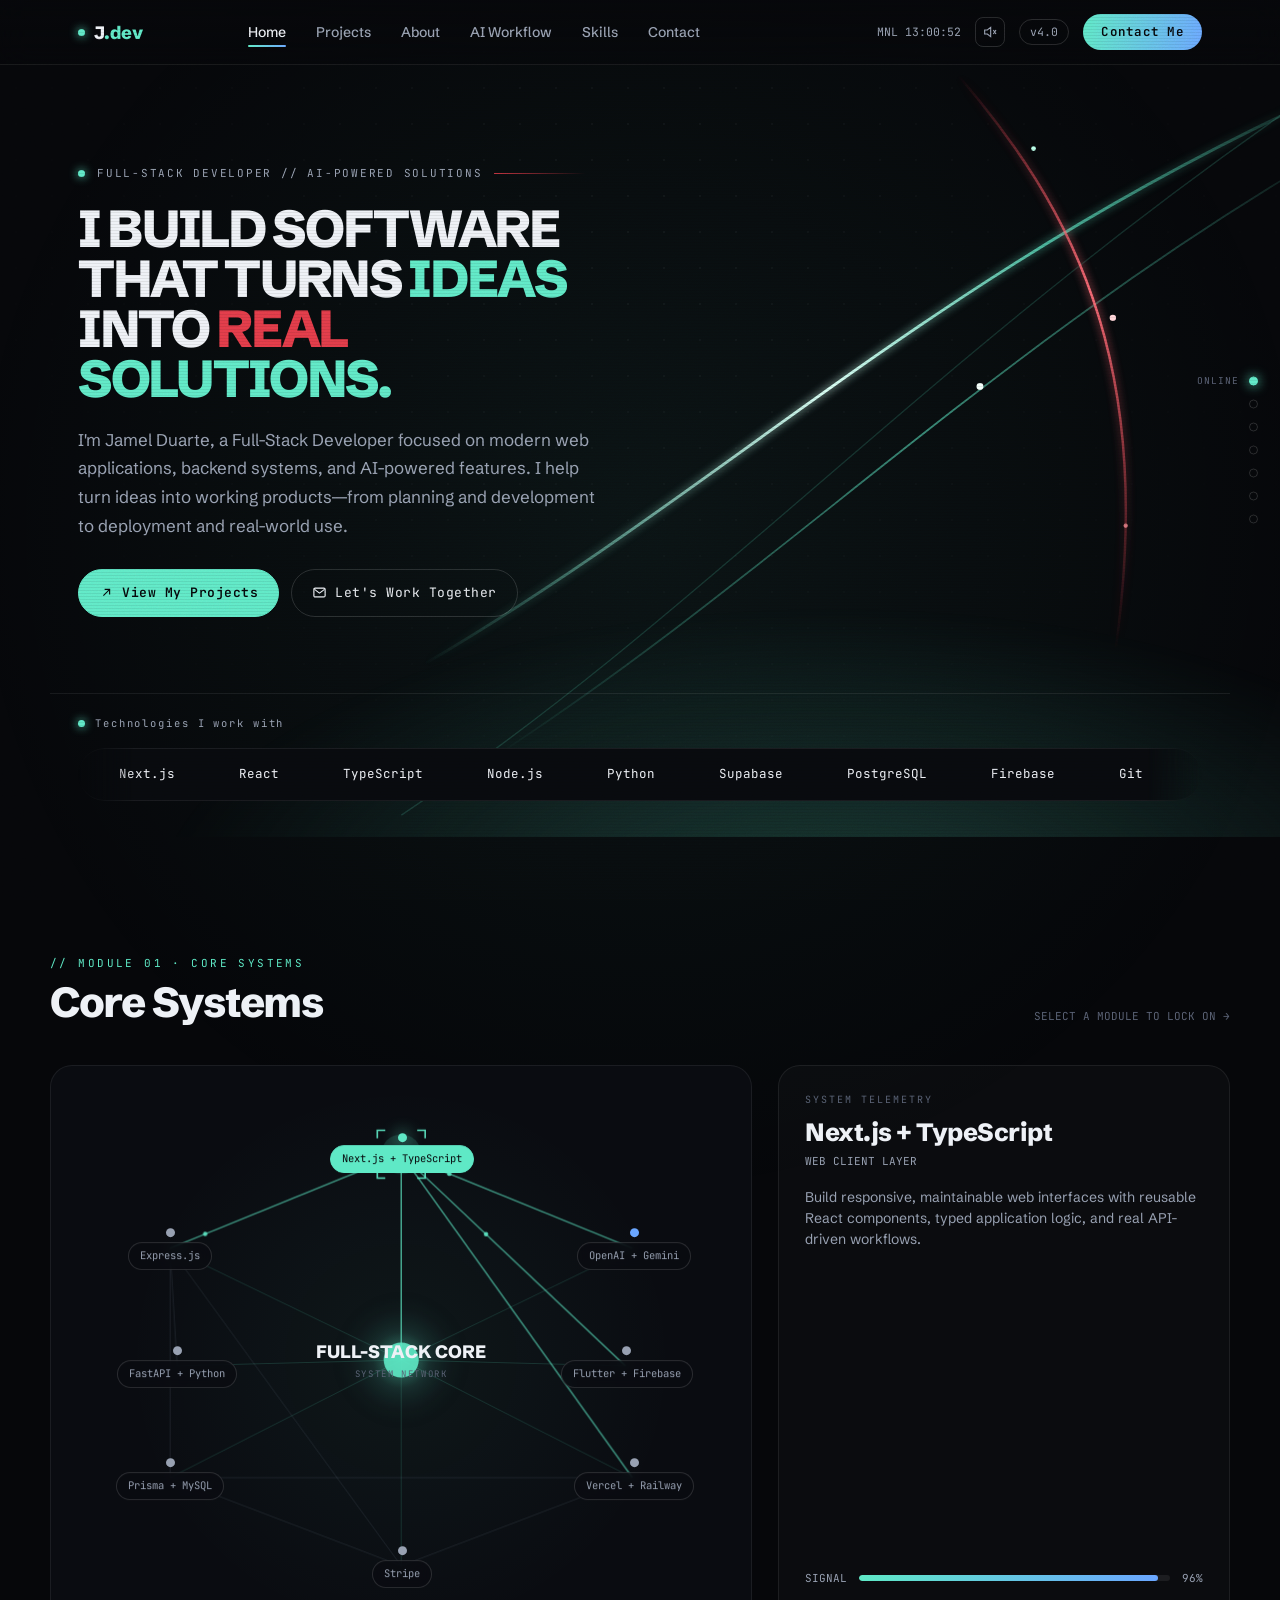
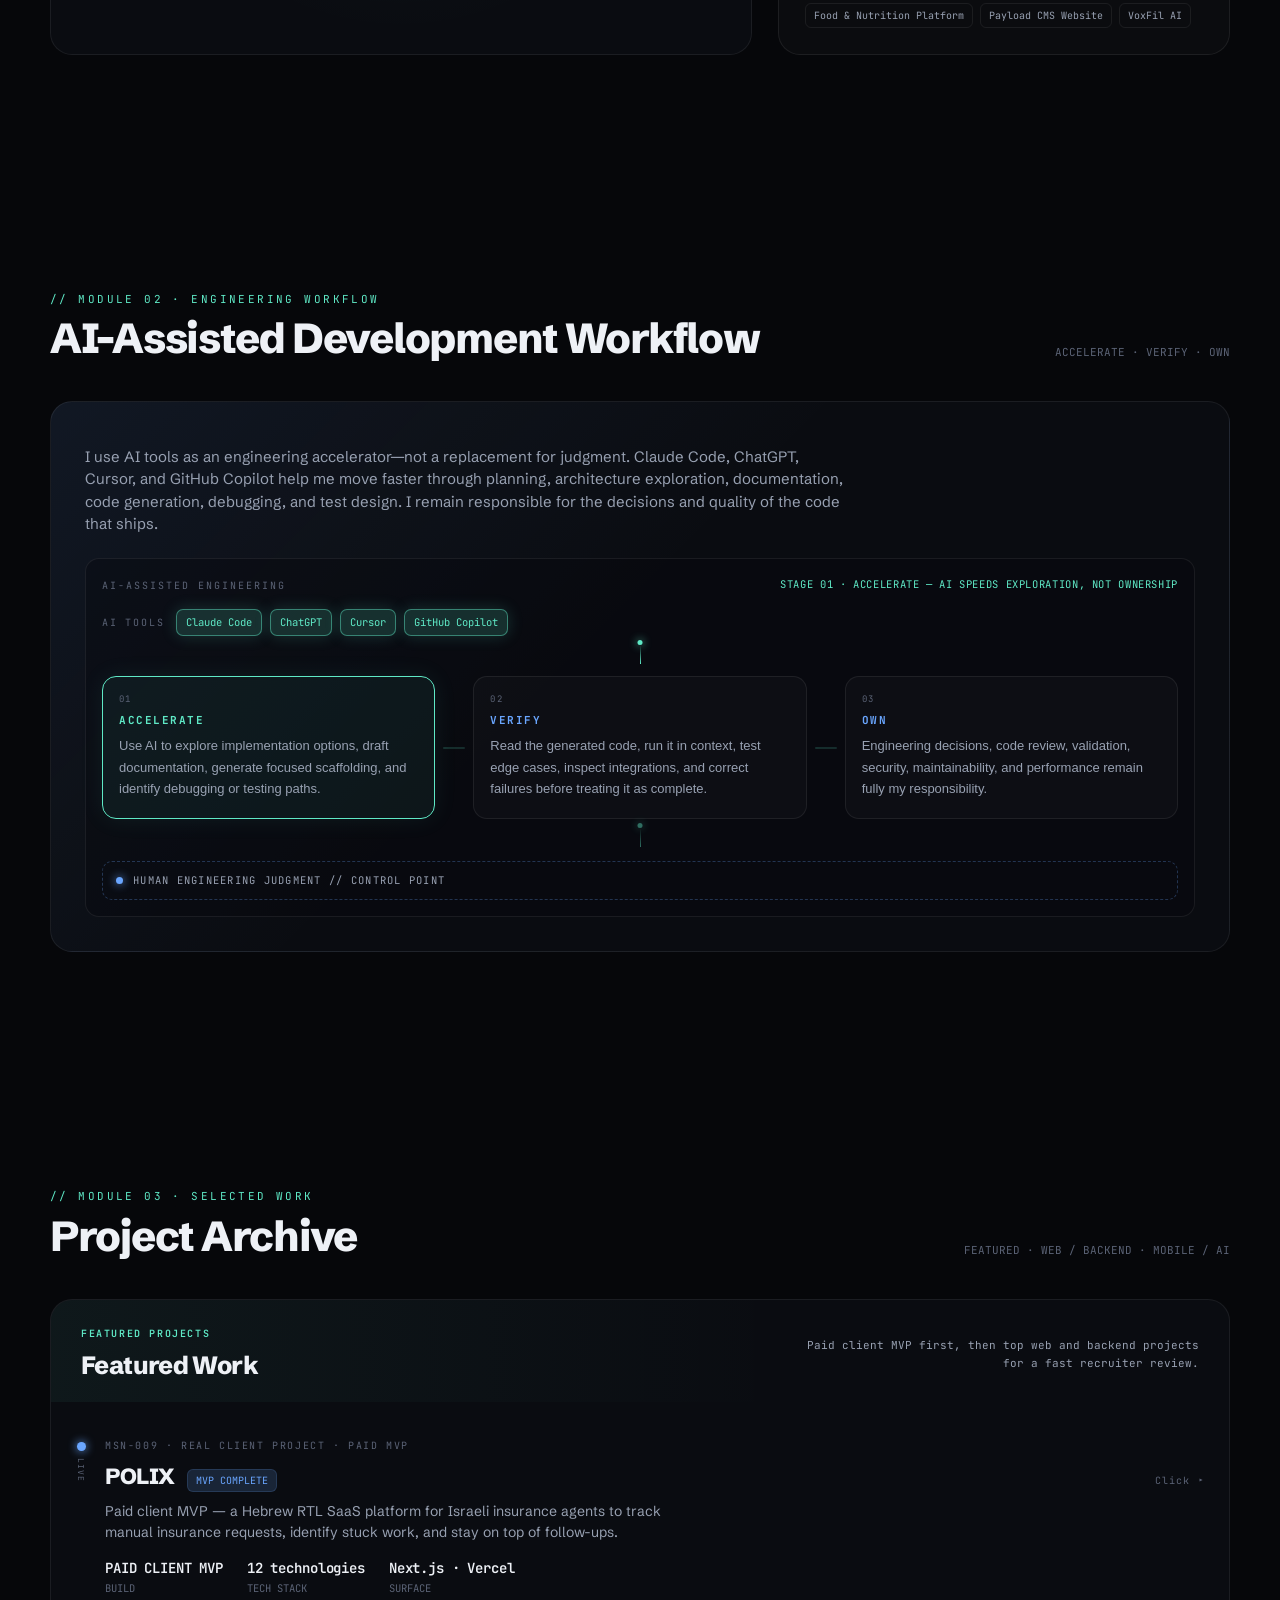
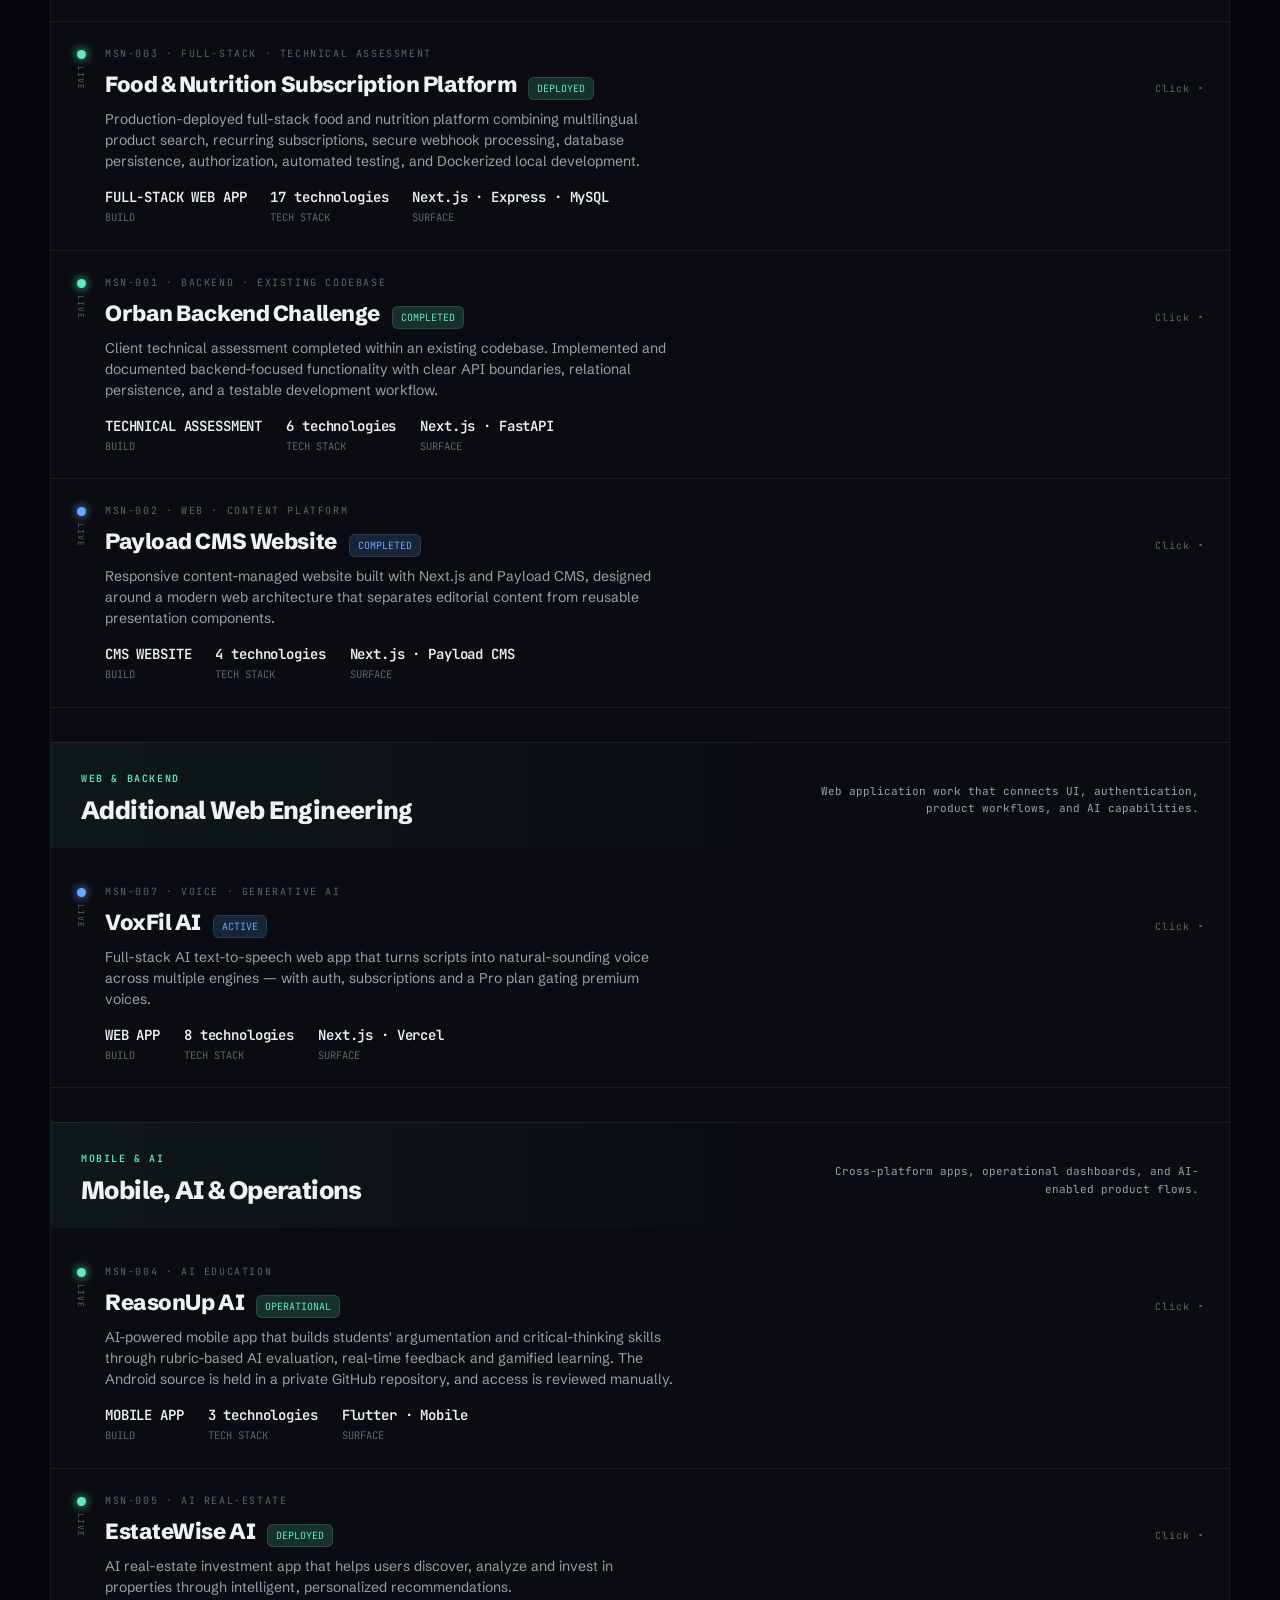
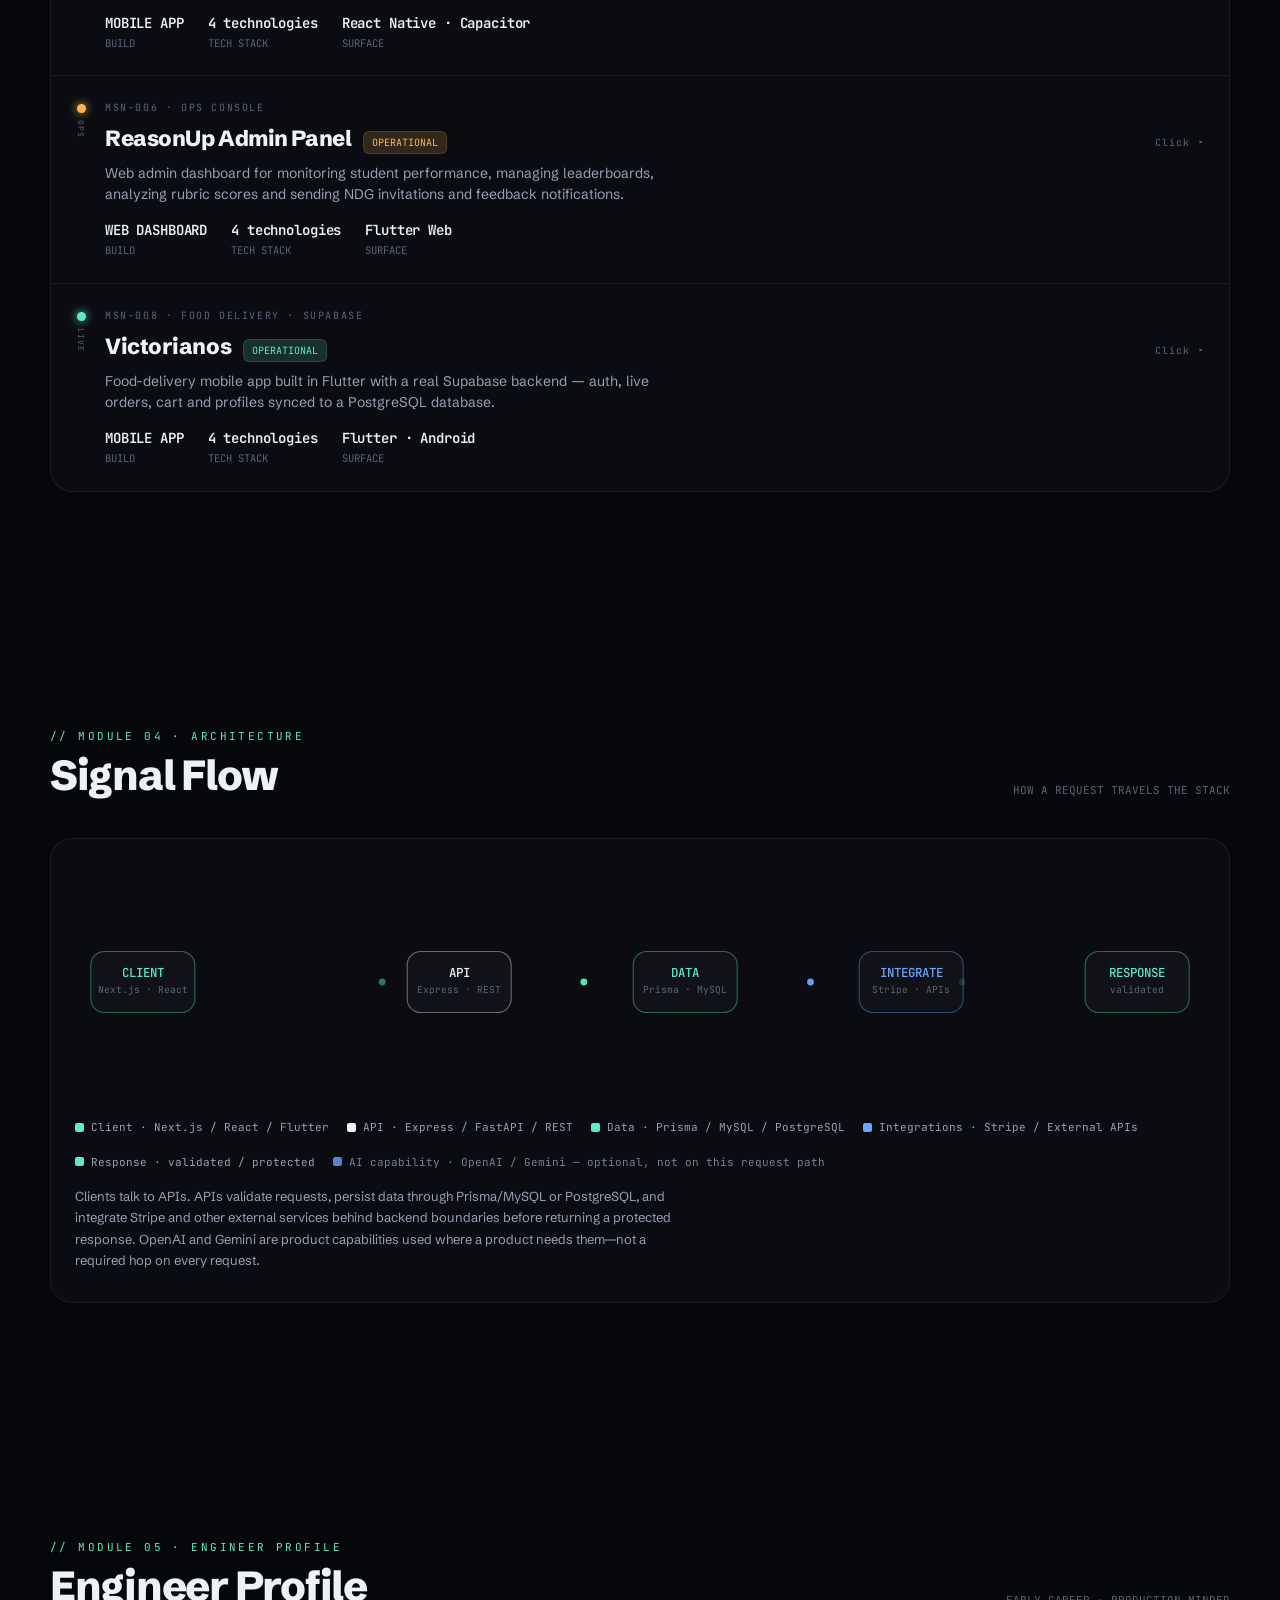
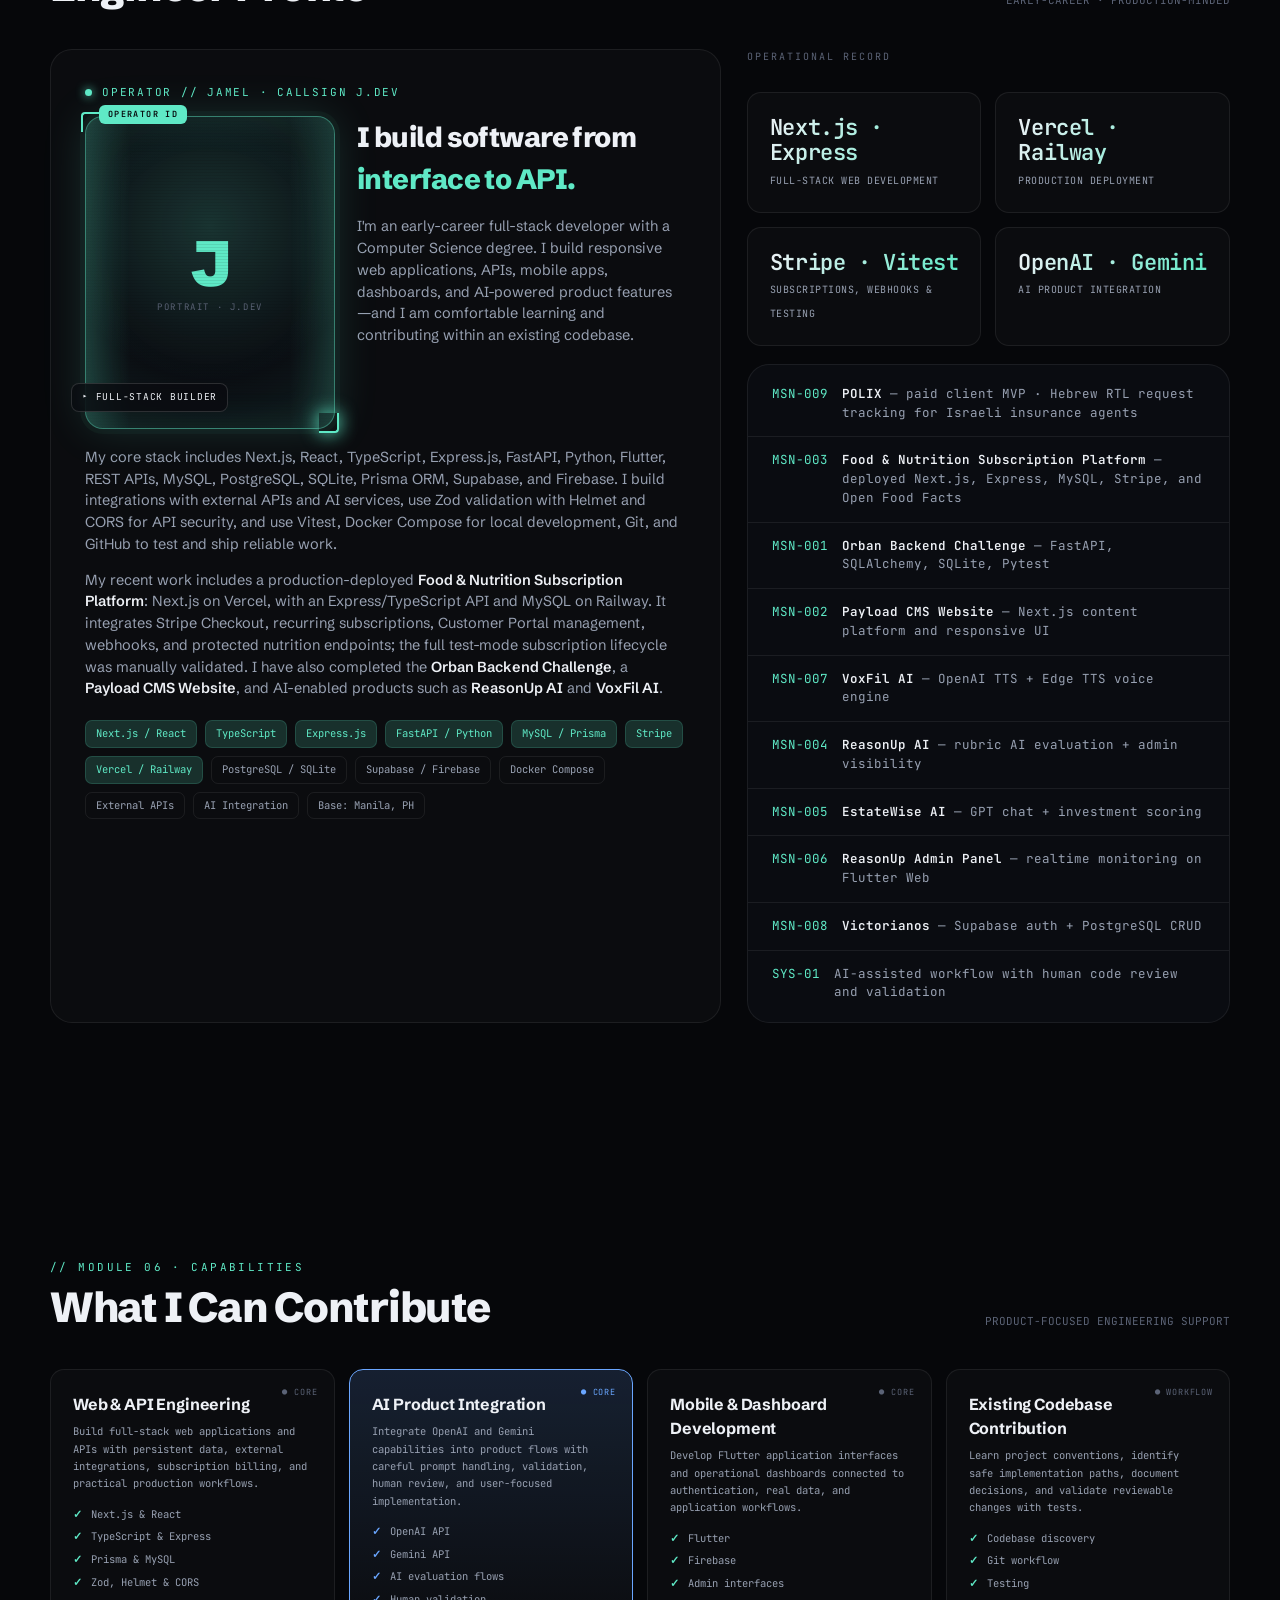
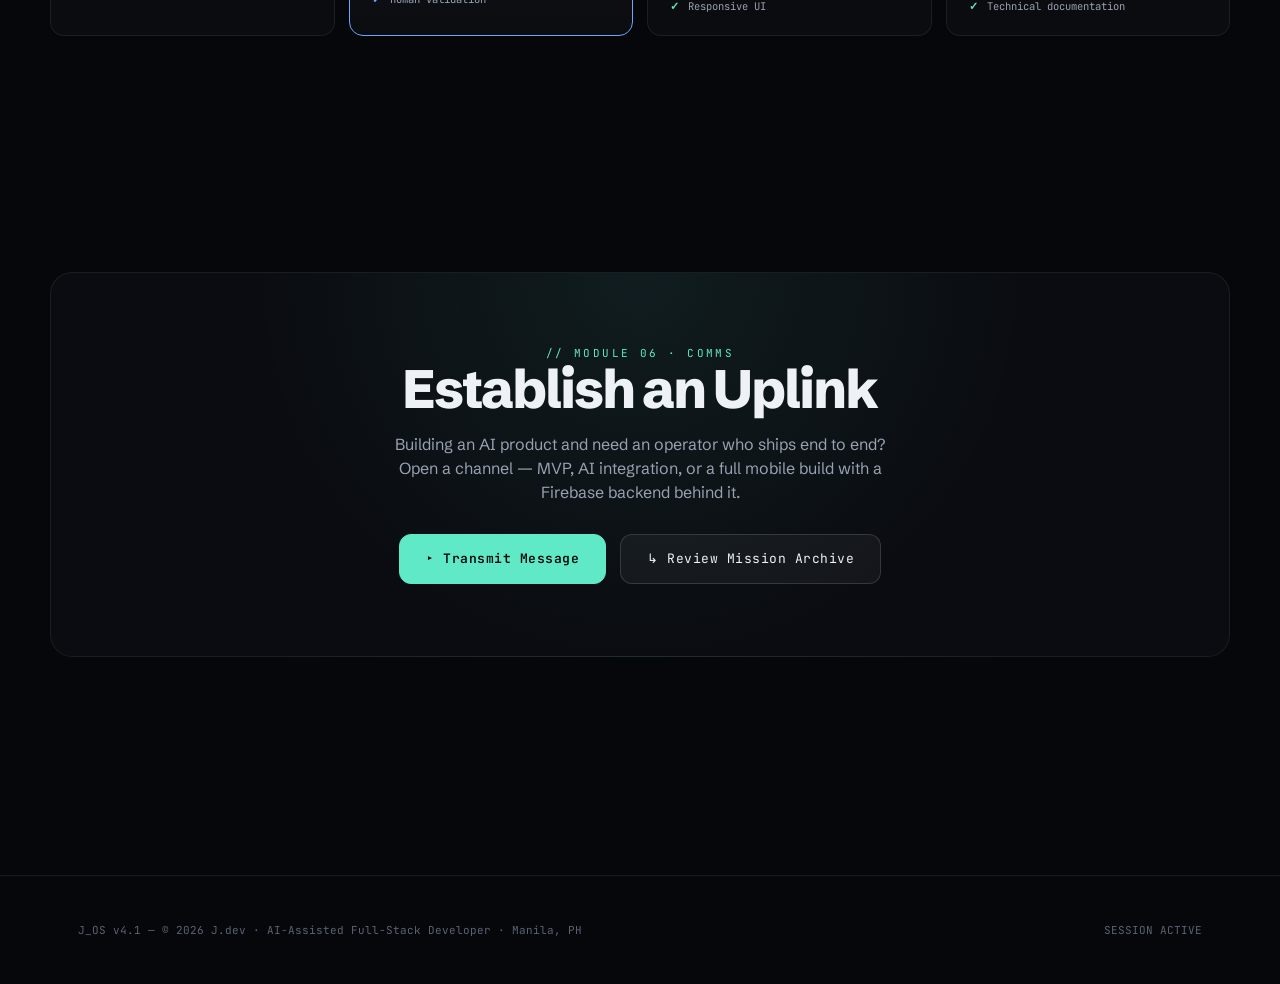
==== commit f3751c31: "feat: add ReasonUp source access request modal Co-authored-by: Cursor <cursoragent@cursor.com>" ====
--- a/index.html
+++ b/index.html
@@ -564,6 +564,19 @@
 .dact.ghost:hover{border-color:var(--signal);color:var(--signal)}
 .dact.disabled{opacity:.38;pointer-events:none;background:transparent;color:var(--dim);border:1px solid var(--line)}
 body.modal-open{overflow:hidden}
+.access-modal{z-index:140}
+.access-card{width:min(560px,100%)}
+.access-card .modal-body h3{margin-top:2px}
+button.mx{font:inherit;letter-spacing:inherit;background:transparent;color:var(--mist)}
+.access-contacts{display:grid;gap:12px;margin:8px 0 2px}
+.access-contacts div{display:flex;flex-direction:column;align-items:flex-start;gap:6px;border:1px solid var(--line);border-radius:9px;padding:12px 14px;background:var(--panel)}
+.access-status{min-height:1.4em;margin:14px 0 0;font-family:var(--fm);font-size:12px;letter-spacing:.03em;color:var(--mist)}
+.access-status.ok{color:var(--signal)}
+.access-status.bad{color:var(--amber)}
+@media(max-width:560px){
+  .access-card .dossier-actions{flex-direction:column}
+  .access-card .dossier-actions .dact{justify-content:center}
+}
 
 /* ---------- UPLINK COMMS CONSOLE ---------- */
 .uplink-console{max-height:0;opacity:0;overflow:hidden;text-align:left;
@@ -982,6 +995,25 @@
 </main>
 
 <div class="modal" id="modal"><div class="modal-card" id="modalCard"></div></div>
+<div class="modal access-modal" id="accessModal" role="dialog" aria-modal="true" aria-labelledby="accessTitle" aria-describedby="accessCopy" aria-hidden="true" inert>
+  <div class="modal-card access-card">
+    <div class="modal-head"><span>REASONUP AI · PRIVATE REPOSITORY</span><button type="button" class="mx" id="accessClose">CLOSE [ESC]</button></div>
+    <div class="modal-body">
+      <h3 id="accessTitle">Request Source Access</h3>
+      <p class="dossier-desc" id="accessCopy">The Android source code is maintained in a private GitHub repository. It remains private while ownership, licensing, and security considerations are reviewed.</p>
+      <p class="dossier-desc">You can request access by email. Include your GitHub username and the purpose of the request. Access is reviewed manually and is not automatic or guaranteed.</p>
+      <div class="access-contacts">
+        <div><span class="ch-label">Primary contact</span><span class="ch-val">jamelduarte93@gmail.com</span></div>
+        <div><span class="ch-label">Alternative contact</span><span class="ch-val">reasonup632@gmail.com</span></div>
+      </div>
+      <div class="dossier-actions">
+        <a class="dact primary" id="accessEmail" href="mailto:reasonup632@gmail.com,jamelduarte93@gmail.com?subject=ReasonUp%20Source%20Code%20Access%20Request&amp;body=Hello%2C%0A%0AI%20would%20like%20to%20request%20access%20to%20the%20ReasonUp%20Android%20source%20code.%0A%0AGitHub%20username%3A%0APurpose%20of%20the%20request%3A%0A%0AThank%20you.">Email Jamel</a>
+        <button type="button" class="dact ghost" id="accessCopyBtn">Copy Email Address</button>
+      </div>
+      <p class="access-status" id="accessStatus" role="status" aria-live="polite"></p>
+    </div>
+  </div>
+</div>
 
 <div class="diag" id="diag">
   <div class="dh"><span>◢ DIAGNOSTICS</span><span id="diag-x" style="cursor:none">[ESC]</span></div>
@@ -1021,7 +1053,7 @@
      pw:["Food & Nutrition Platform","Vercel frontend","Railway API + MySQL"]},
     {name:"OpenAI + Gemini",layer:"ai",sub:"AI PRODUCT INTEGRATION",sig:92,x:.83,y:.31,
      desc:"Integrate AI capabilities into product workflows with prompt handling, validation, evaluation, and user-focused implementation.",
-     pw:["ReasonUp AI","VoxFil AI","EstateWise AI"]},
+     pw:["VoxFil AI","EstateWise AI"]},
     {name:"FastAPI + Python",layer:"backend",sub:"API / SERVICE LAYER",sig:92,x:.18,y:.51,
      desc:"Develop testable Python API services with clear REST boundaries, documentation, and maintainable existing-codebase contributions.",
      pw:["Orban Backend Challenge","REST APIs","Pytest"]},
@@ -1065,12 +1097,12 @@
      links:[{label:"Live Demo",href:"https://food-product-search-web.vercel.app",primary:true},{label:"View Code",href:"https://github.com/melLsCode/food-product-search"}]},
 
     {no:"MSN-004",name:"ReasonUp AI",status:"OPERATIONAL",state:"signal",platform:"MOBILE APP",
-     tag:"AI EDUCATION",engine:"OpenAI + Gemini",surface:"Flutter · Mobile",media:"phone",video:"videos/reasonup-demo.mp4",poster:"images/reasonup-homepage.png",
-     objective:"AI-powered mobile app that builds students' argumentation and critical-thinking skills through rubric-based AI evaluation, real-time feedback and gamified learning.",
-     impact:"Dual-engine evaluation on OpenAI + Gemini grades reasoning against rubrics in real time, with anti-cheat answer protection and a leaderboard that keeps students progressing.",
-     stack:["Flutter","Firebase","OpenAI API","Gemini API"],
+     tag:"AI EDUCATION",engine:"OpenAI",surface:"Flutter · Mobile",media:"phone",video:"videos/reasonup-demo.mp4",poster:"images/reasonup-homepage.png",
+     objective:"AI-powered mobile app that builds students' argumentation and critical-thinking skills through rubric-based AI evaluation, real-time feedback and gamified learning. The Android source is held in a private GitHub repository, and access is reviewed manually.",
+     impact:"OpenAI grades reasoning against rubrics in real time, with anti-cheat answer protection and a leaderboard that keeps students progressing.",
+     stack:["Flutter","Firebase (demo config)","OpenAI API"],
      feat:["AI-based rubric evaluation","Real-time feedback & suggestions","Anti-cheat timer & answer protection","Leaderboard & progress tracking"],
-     links:[{label:"Install App",href:"https://drive.google.com/file/d/1Me-kjHiP5dgrvhUpR3r-NR_GsOtyzsbK/view?usp=sharing",primary:true},{label:"View Code",href:"#"}]},
+     links:[{label:"Install App",href:"https://drive.google.com/file/d/1Me-kjHiP5dgrvhUpR3r-NR_GsOtyzsbK/view?usp=sharing",primary:true},{label:"Request Source Access",access:true}]},
 
     {no:"MSN-005",name:"EstateWise AI",status:"DEPLOYED",state:"signal",platform:"MOBILE APP",
      tag:"AI REAL-ESTATE",engine:"OpenAI GPT-3.5",surface:"React Native · Capacitor",media:"phone",video:"videos/estatewise-demo.mp4",poster:"images/estatewise-preview.png",
@@ -1322,7 +1354,11 @@
     const real=b.href&&b.href!=="#";
     const lc=b.label.toLowerCase();
     const g=lc.includes("install")?"⬇":lc.includes("code")?"&lt;/&gt;":"↗";
-    if(real) return `<a class="dact ${b.primary?'primary':'ghost'}" href="${b.href}" target="_blank" rel="noopener">${g} ${b.label}</a>`;
+    if(b.access)return `<button type="button" class="dact ghost" data-open-access="reasonup">↗ ${b.label}</button>`;
+    if(real){
+      const mail=b.href.startsWith("mailto:");
+      return `<a class="dact ${b.primary?'primary':'ghost'}" href="${b.href}"${mail?"":' target="_blank" rel="noopener"'}>${g} ${b.label}</a>`;
+    }
     return `<span class="dact disabled">${g} ${lc.includes("code")?"Repo Private":b.label}</span>`;
   }
 
@@ -1353,13 +1389,76 @@
     const mx=$("#mx");if(mx)mx.addEventListener("click",closeDossier);
   }
   function closeDossier(){
+    closeAccess({silent:true});
     const m=$("#modal");m.classList.remove("open");document.body.classList.remove("modal-open");
     const v=m.querySelector("video");if(v){try{v.pause();}catch(e){}}
   }
+  const ACCESS_EMAIL="jamelduarte93@gmail.com";
+  const ACCESS_MAILTO="mailto:reasonup632@gmail.com,jamelduarte93@gmail.com?subject=ReasonUp%20Source%20Code%20Access%20Request&body=Hello%2C%0A%0AI%20would%20like%20to%20request%20access%20to%20the%20ReasonUp%20Android%20source%20code.%0A%0AGitHub%20username%3A%0APurpose%20of%20the%20request%3A%0A%0AThank%20you.";
+  function openAccess(){
+    const m=$("#accessModal");if(!m)return;
+    const status=$("#accessStatus");
+    if(status){status.textContent="";status.className="access-status";}
+    m.inert=false;
+    m.setAttribute("aria-hidden","false");
+    m.classList.add("open");
+    const close=$("#accessClose");if(close)close.focus();
+  }
+  function closeAccess(opts){
+    const m=$("#accessModal");if(!m||!m.classList.contains("open"))return;
+    m.classList.remove("open");
+    m.setAttribute("aria-hidden","true");
+    m.inert=true;
+    if(opts&&opts.silent)return;
+    const trigger=document.querySelector("[data-open-access]");
+    if(trigger)trigger.focus();
+  }
+  function accessNote(ok,text){
+    const status=$("#accessStatus");if(!status)return;
+    status.textContent=text;
+    status.className="access-status "+(ok?"ok":"bad");
+  }
+  async function copyAccessEmail(){
+    try{
+      if(navigator.clipboard&&navigator.clipboard.writeText){
+        await navigator.clipboard.writeText(ACCESS_EMAIL);
+        accessNote(true,"Copied "+ACCESS_EMAIL);
+        return;
+      }
+      throw new Error("clipboard unavailable");
+    }catch(e){
+      try{
+        const ta=document.createElement("textarea");
+        ta.value=ACCESS_EMAIL;ta.setAttribute("readonly","");
+        ta.style.position="fixed";ta.style.left="-9999px";
+        document.body.appendChild(ta);ta.select();
+        const ok=document.execCommand("copy");
+        ta.remove();
+        if(!ok)throw new Error("copy failed");
+        accessNote(true,"Copied "+ACCESS_EMAIL);
+      }catch(err){
+        accessNote(false,"Could not copy the address. Select jamelduarte93@gmail.com and copy it manually.");
+      }
+    }
+  }
   function dossierSetup(){
     const m=$("#modal");if(!m)return;
-    m.addEventListener("click",e=>{if(e.target===m)closeDossier();});
-    addEventListener("keydown",e=>{if(e.key==="Escape")closeDossier();});
+    m.addEventListener("click",e=>{
+      if(e.target.closest("[data-open-access]")){e.preventDefault();openAccess();return;}
+      if(e.target===m)closeDossier();
+    });
+    const access=$("#accessModal");
+    if(access){
+      access.addEventListener("click",e=>{if(e.target===access)closeAccess();});
+      const close=$("#accessClose");if(close)close.addEventListener("click",()=>closeAccess());
+      const copy=$("#accessCopyBtn");if(copy)copy.addEventListener("click",copyAccessEmail);
+      const mail=$("#accessEmail");if(mail)mail.setAttribute("href",ACCESS_MAILTO);
+    }
+    addEventListener("keydown",e=>{
+      if(e.key!=="Escape")return;
+      if(access&&access.classList.contains("open")){e.preventDefault();closeAccess();return;}
+      closeDossier();
+    });
   }
 
   /* ===== MISSION ARCHIVE BOARD ===== */
